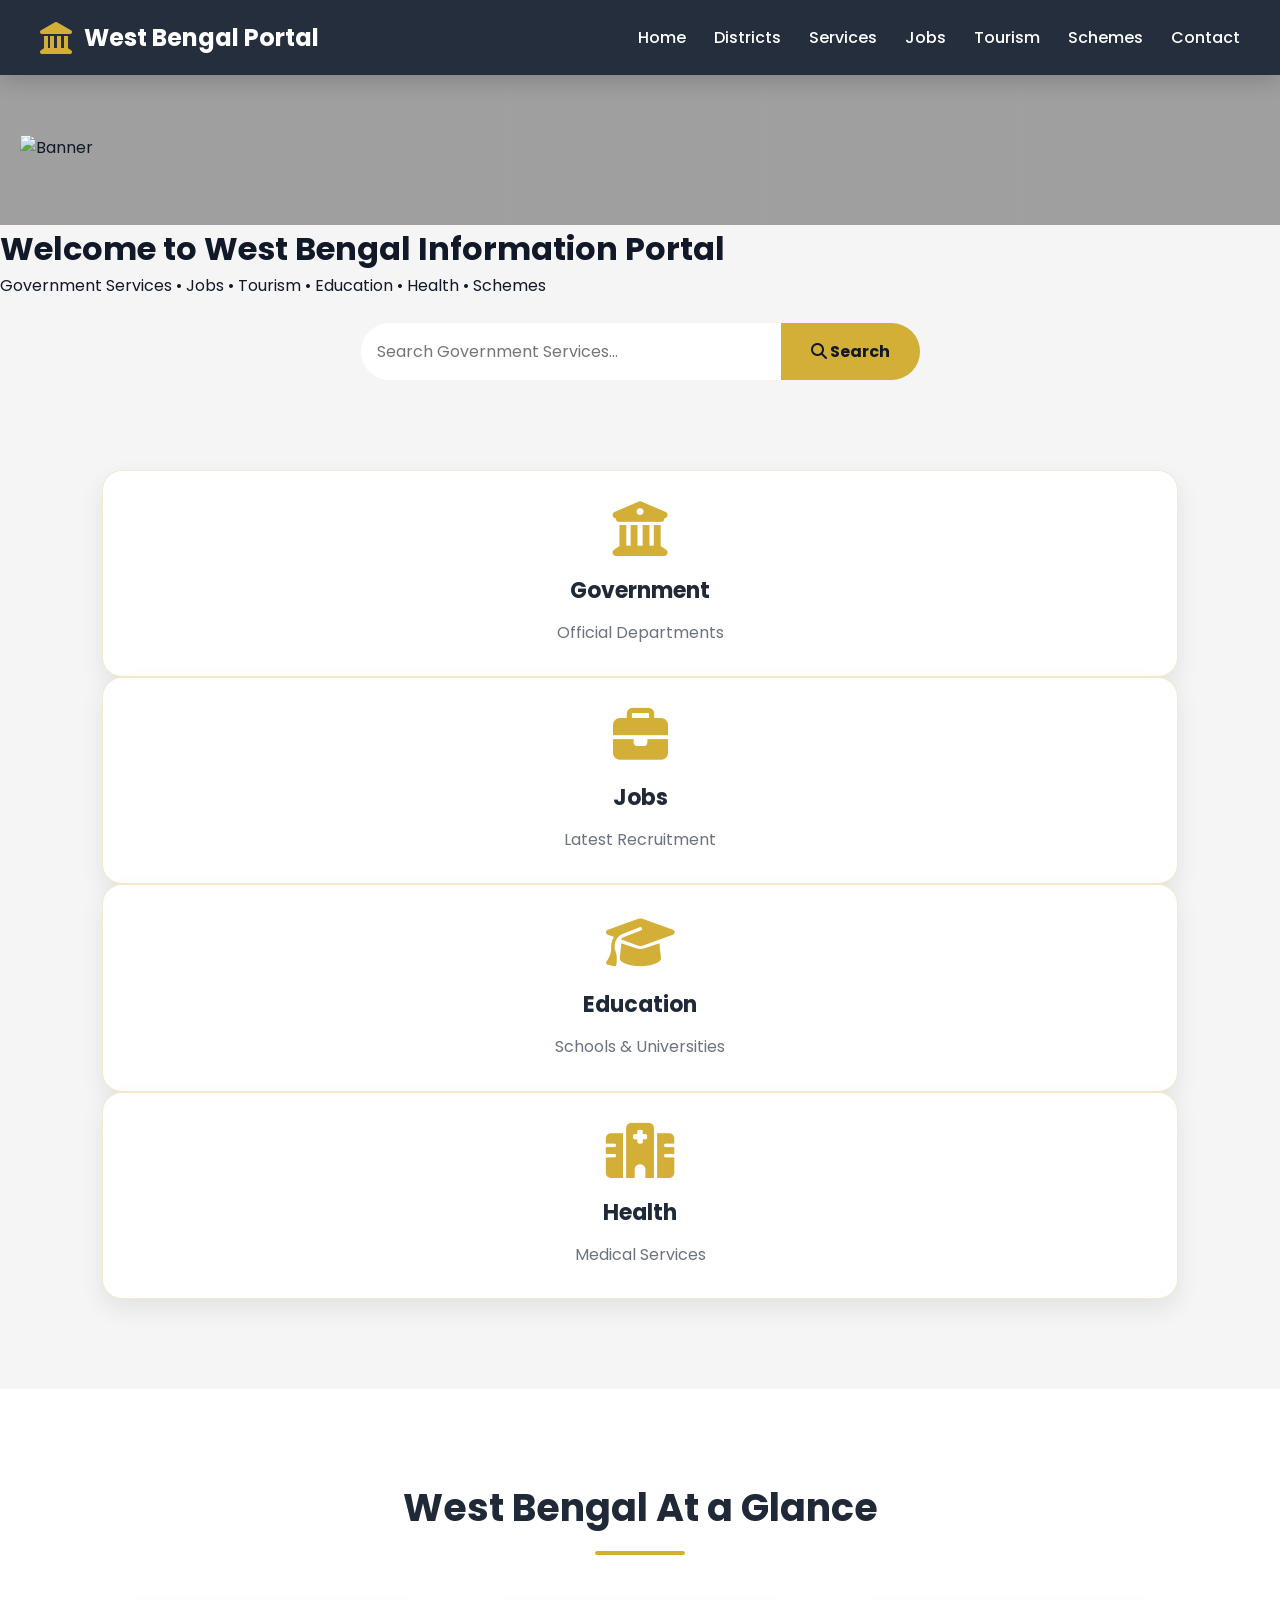
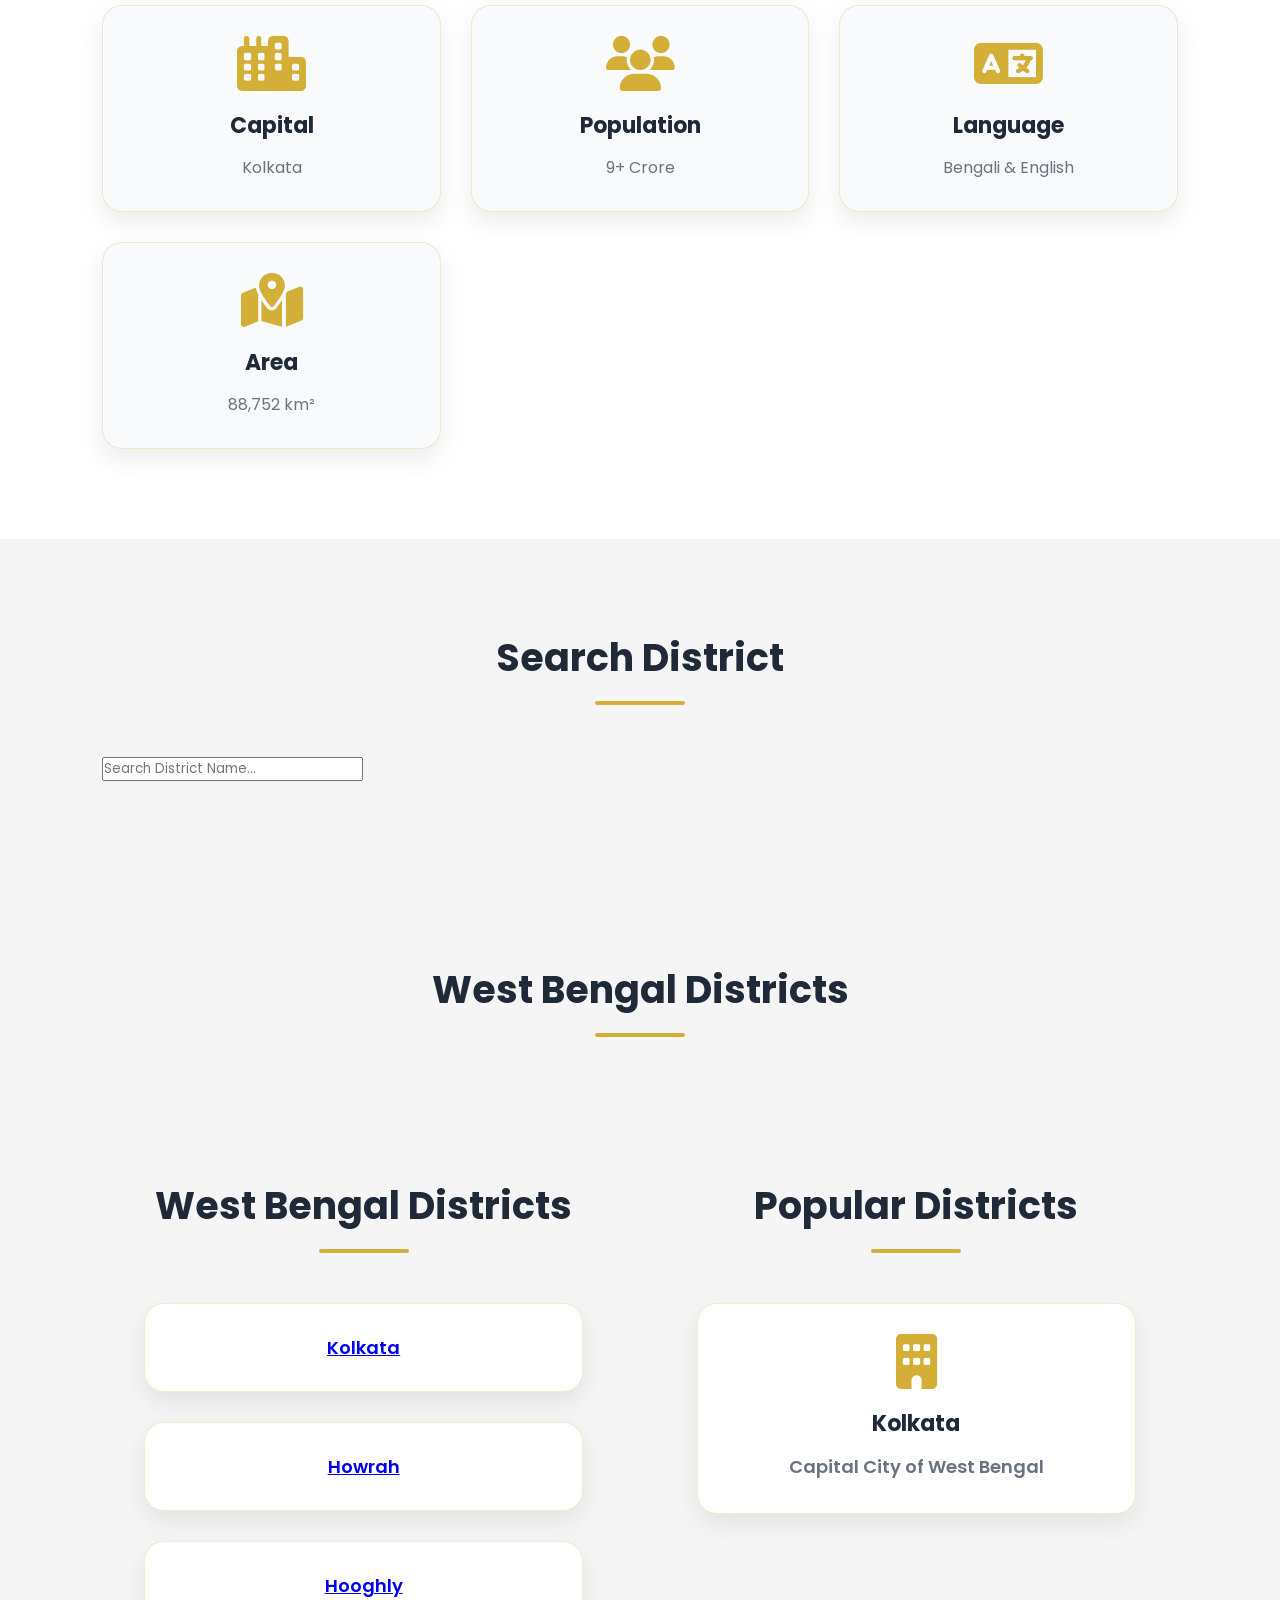
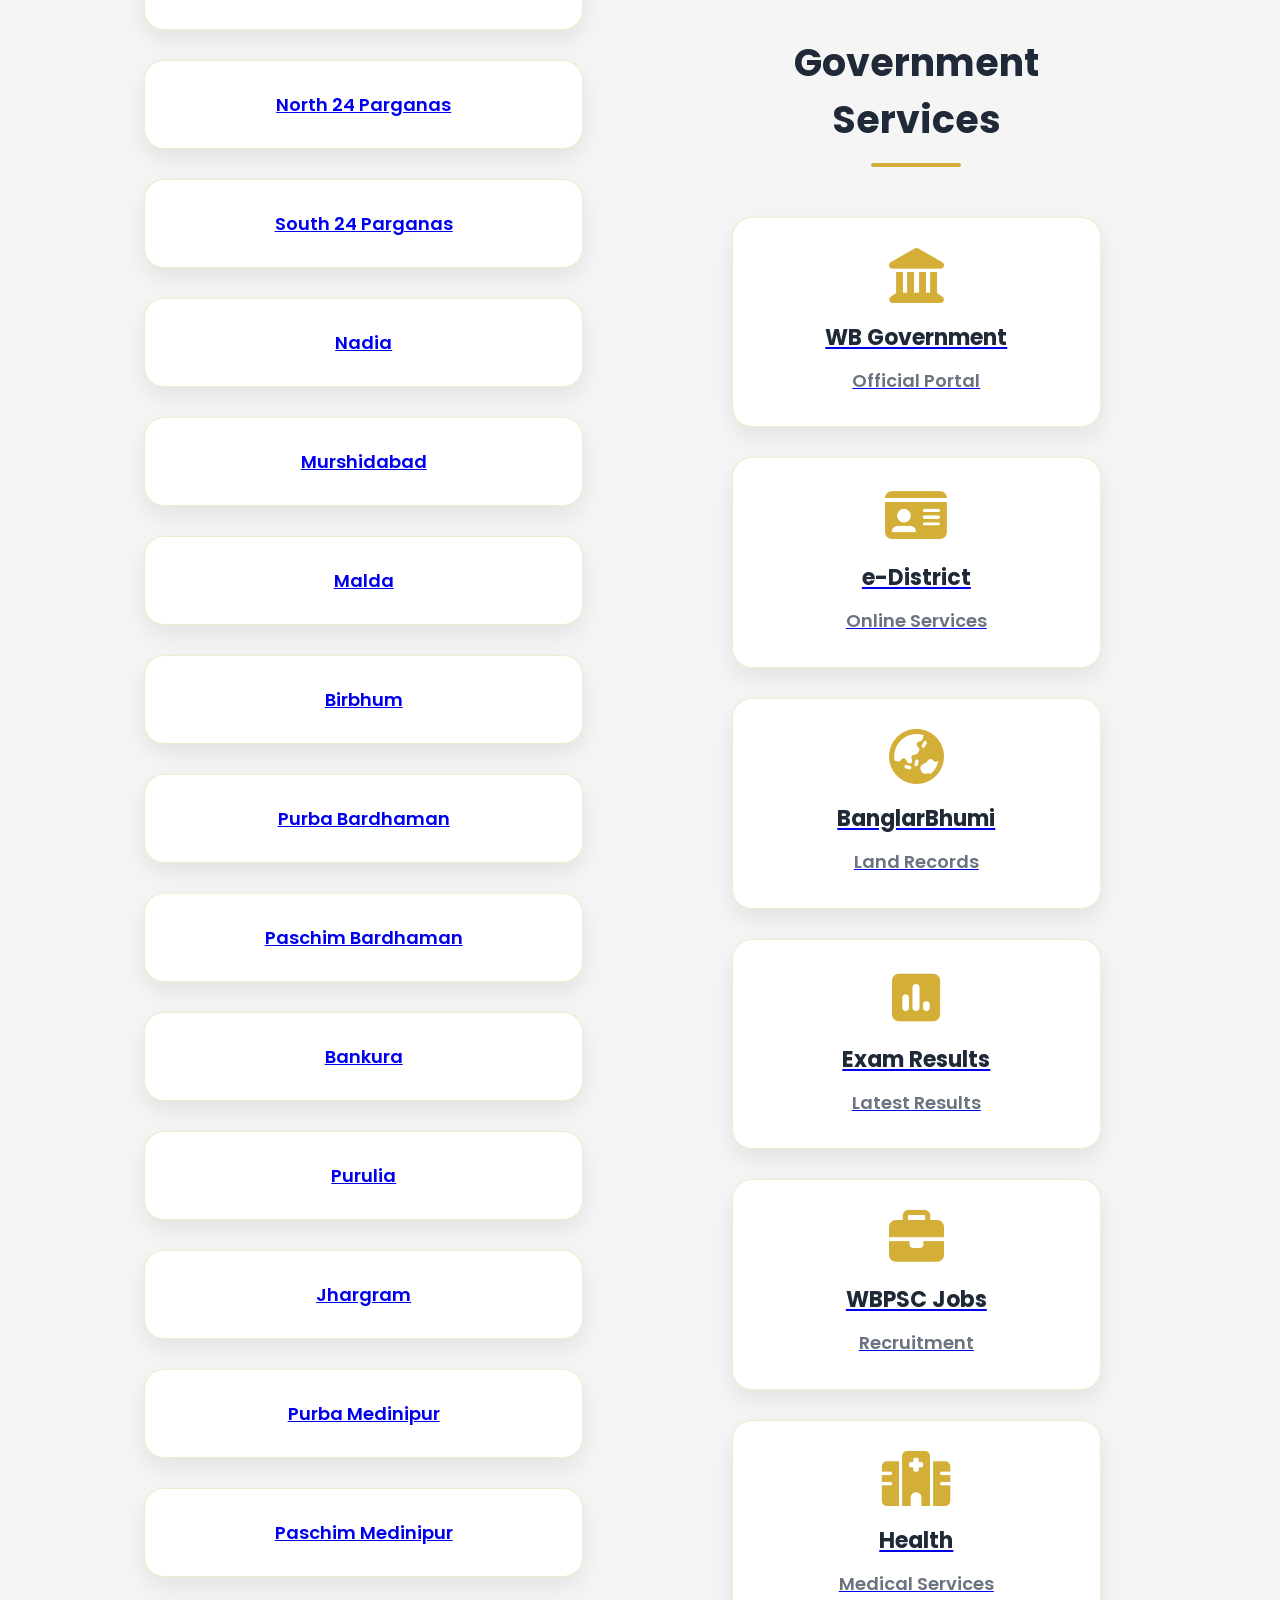
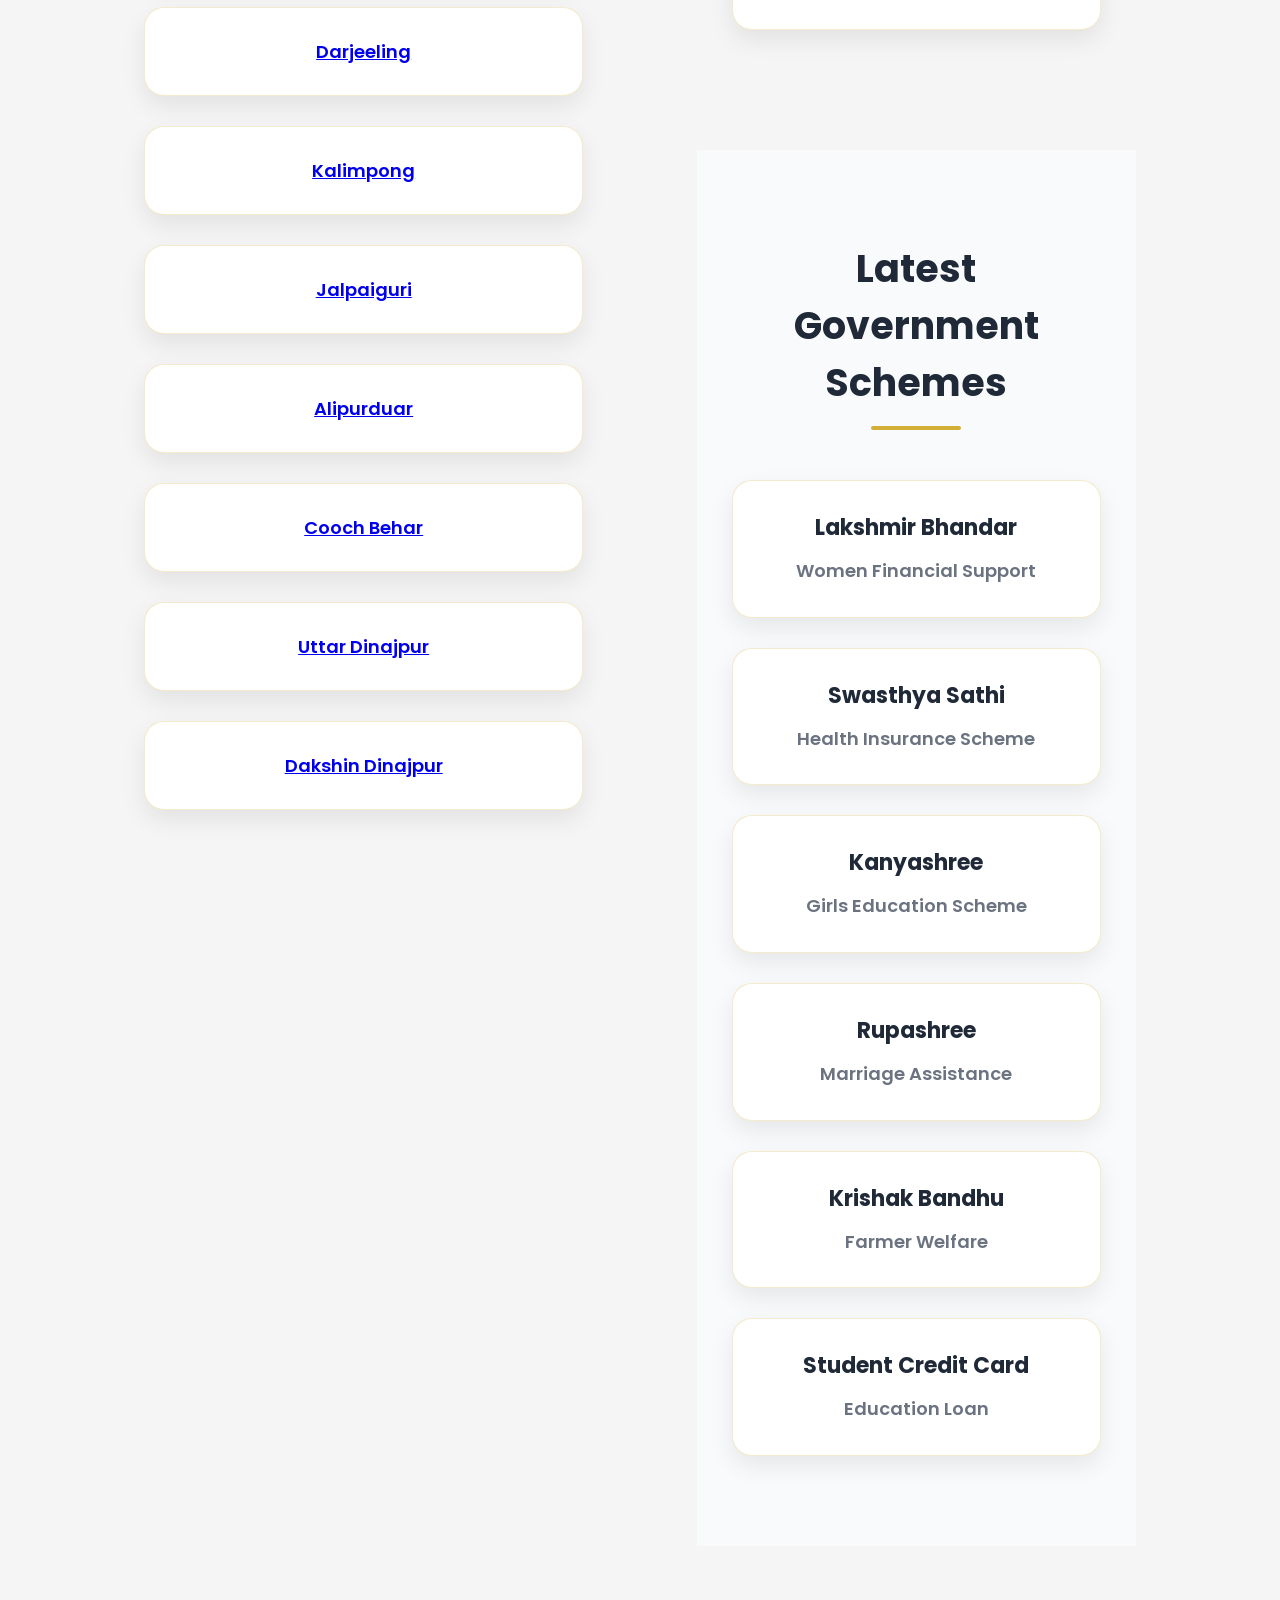
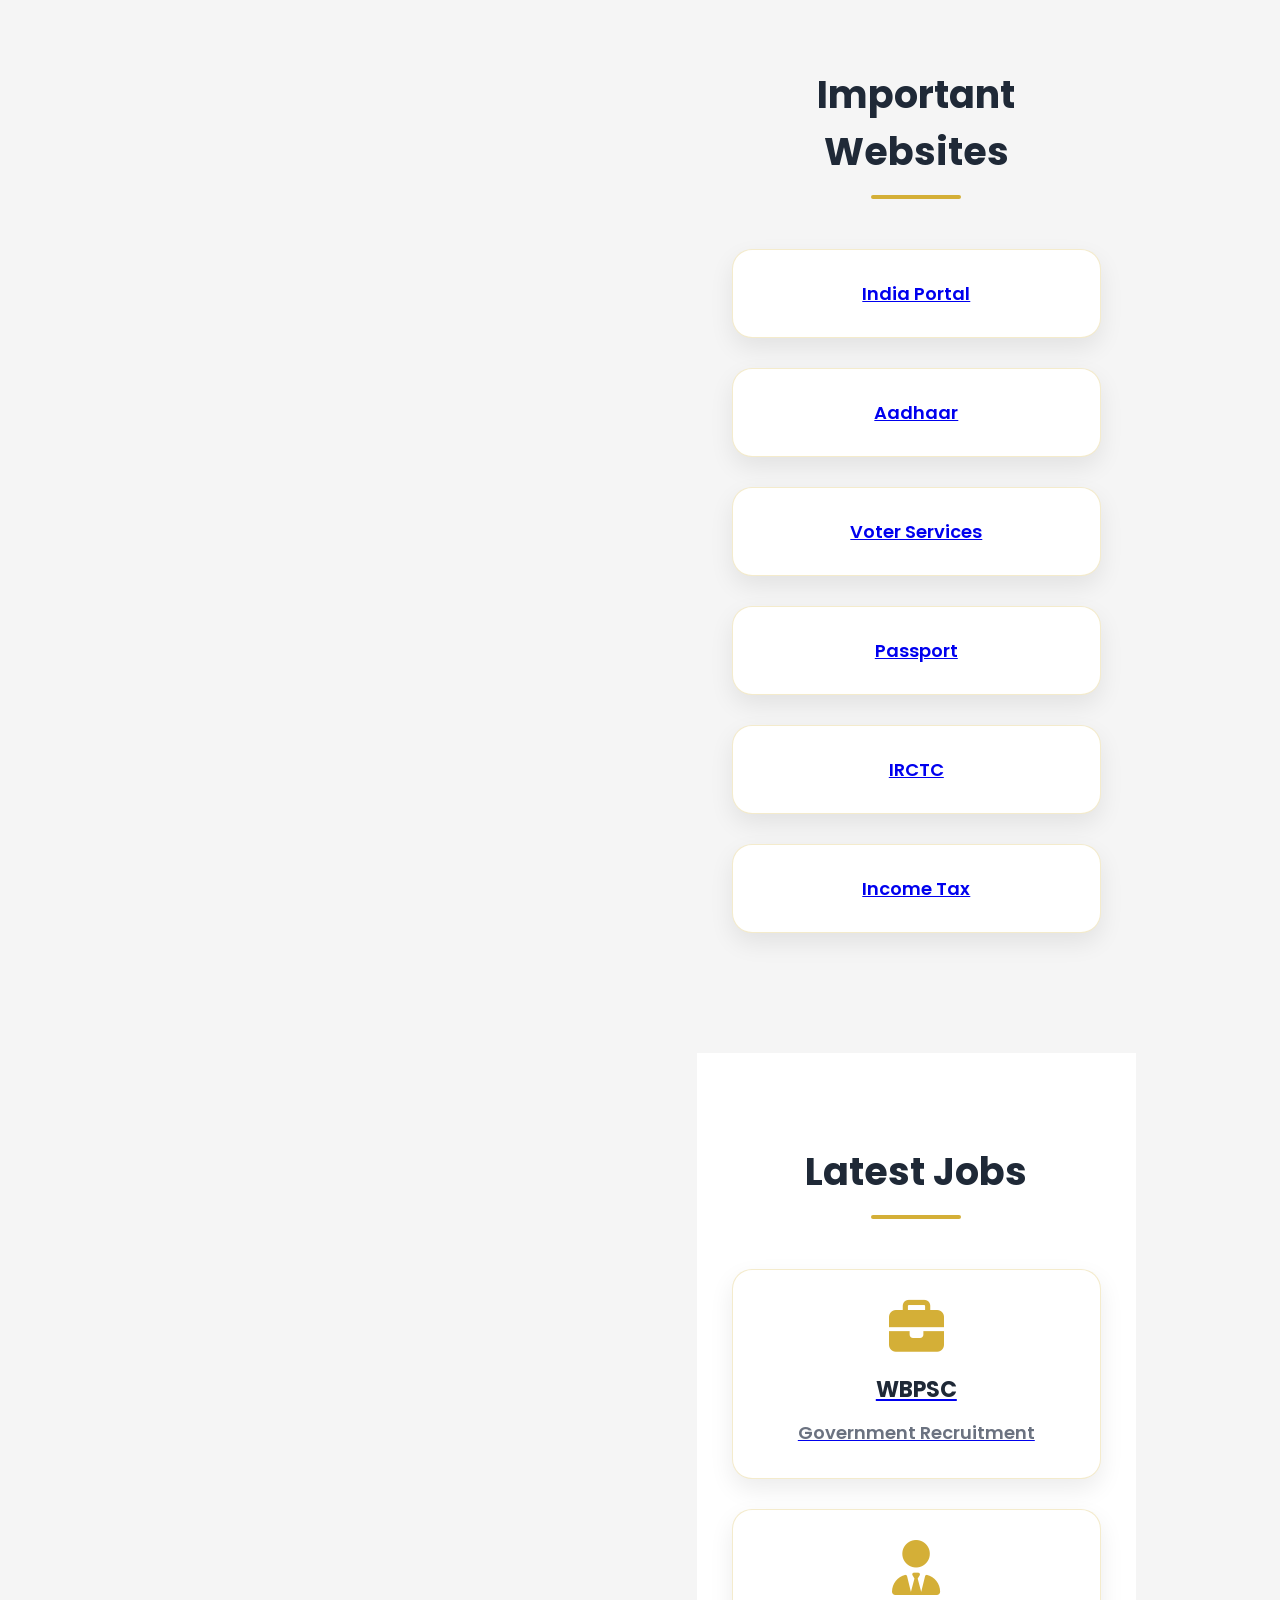
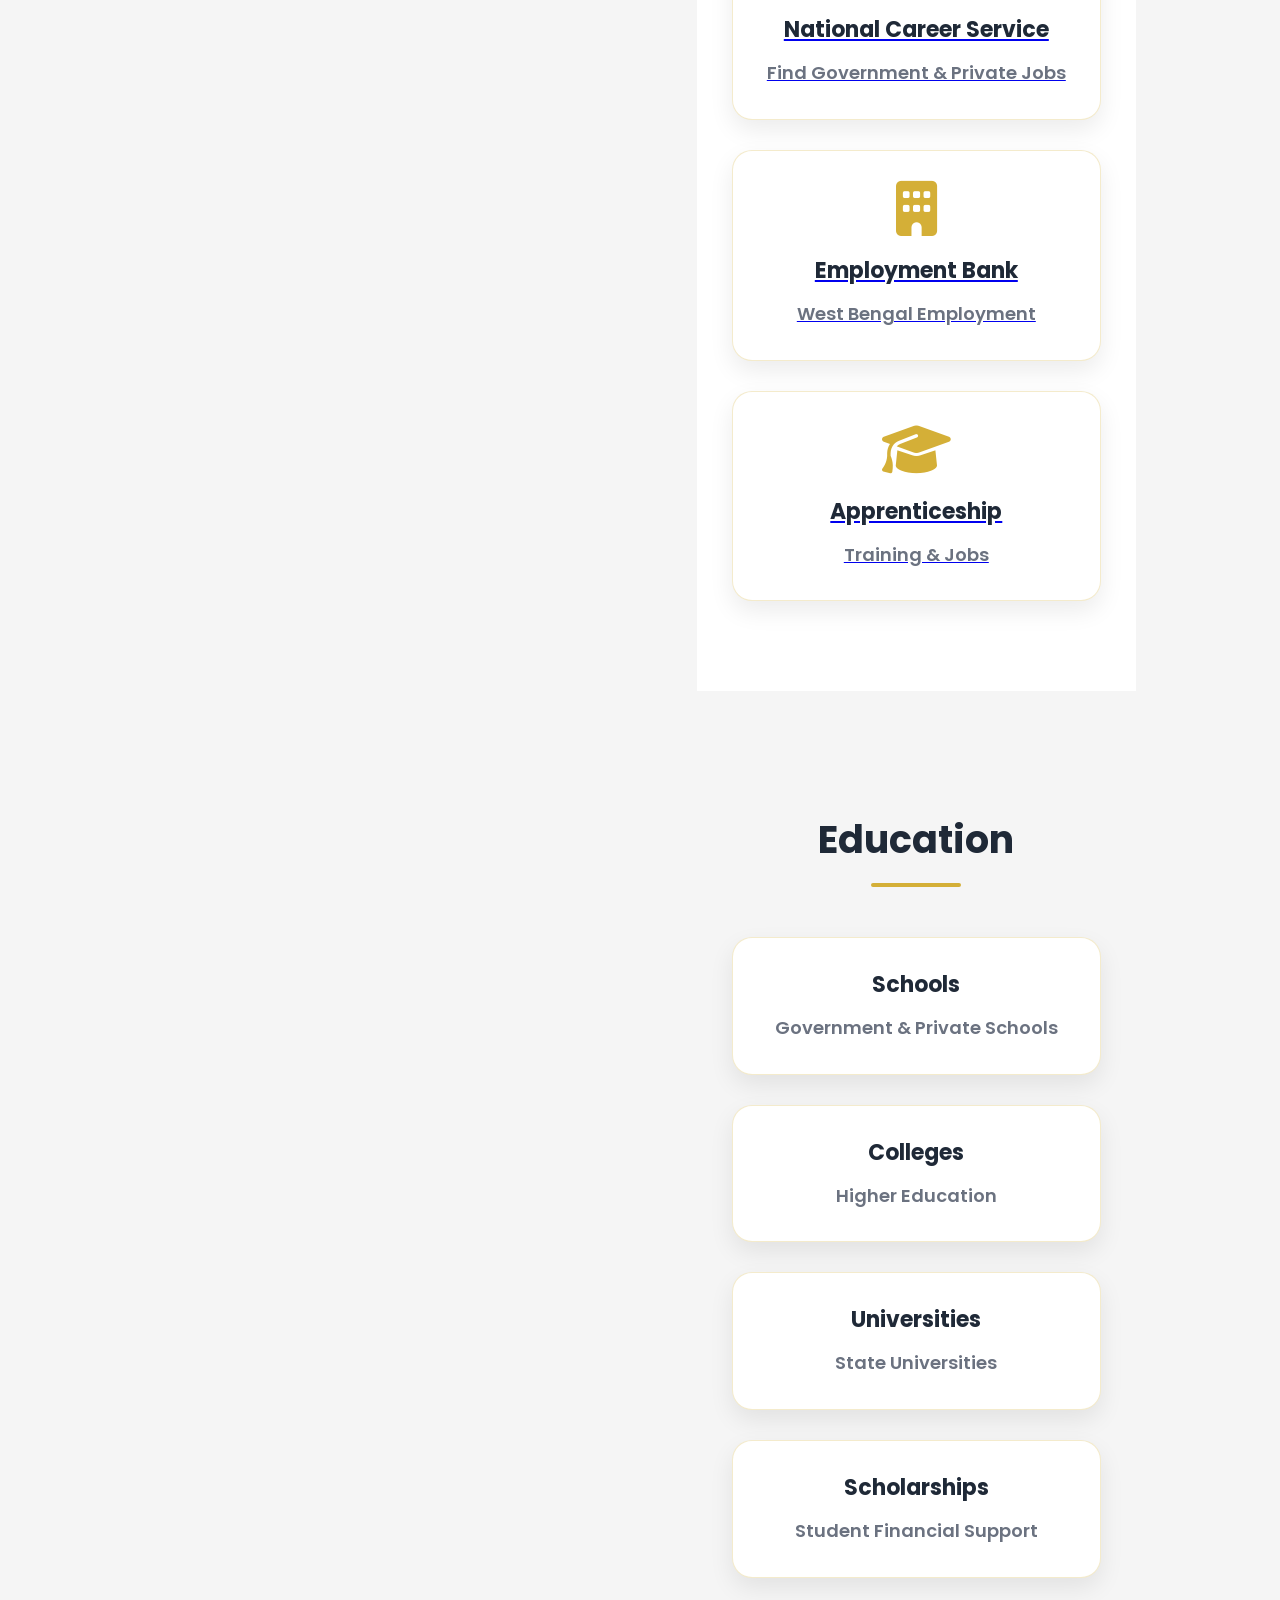
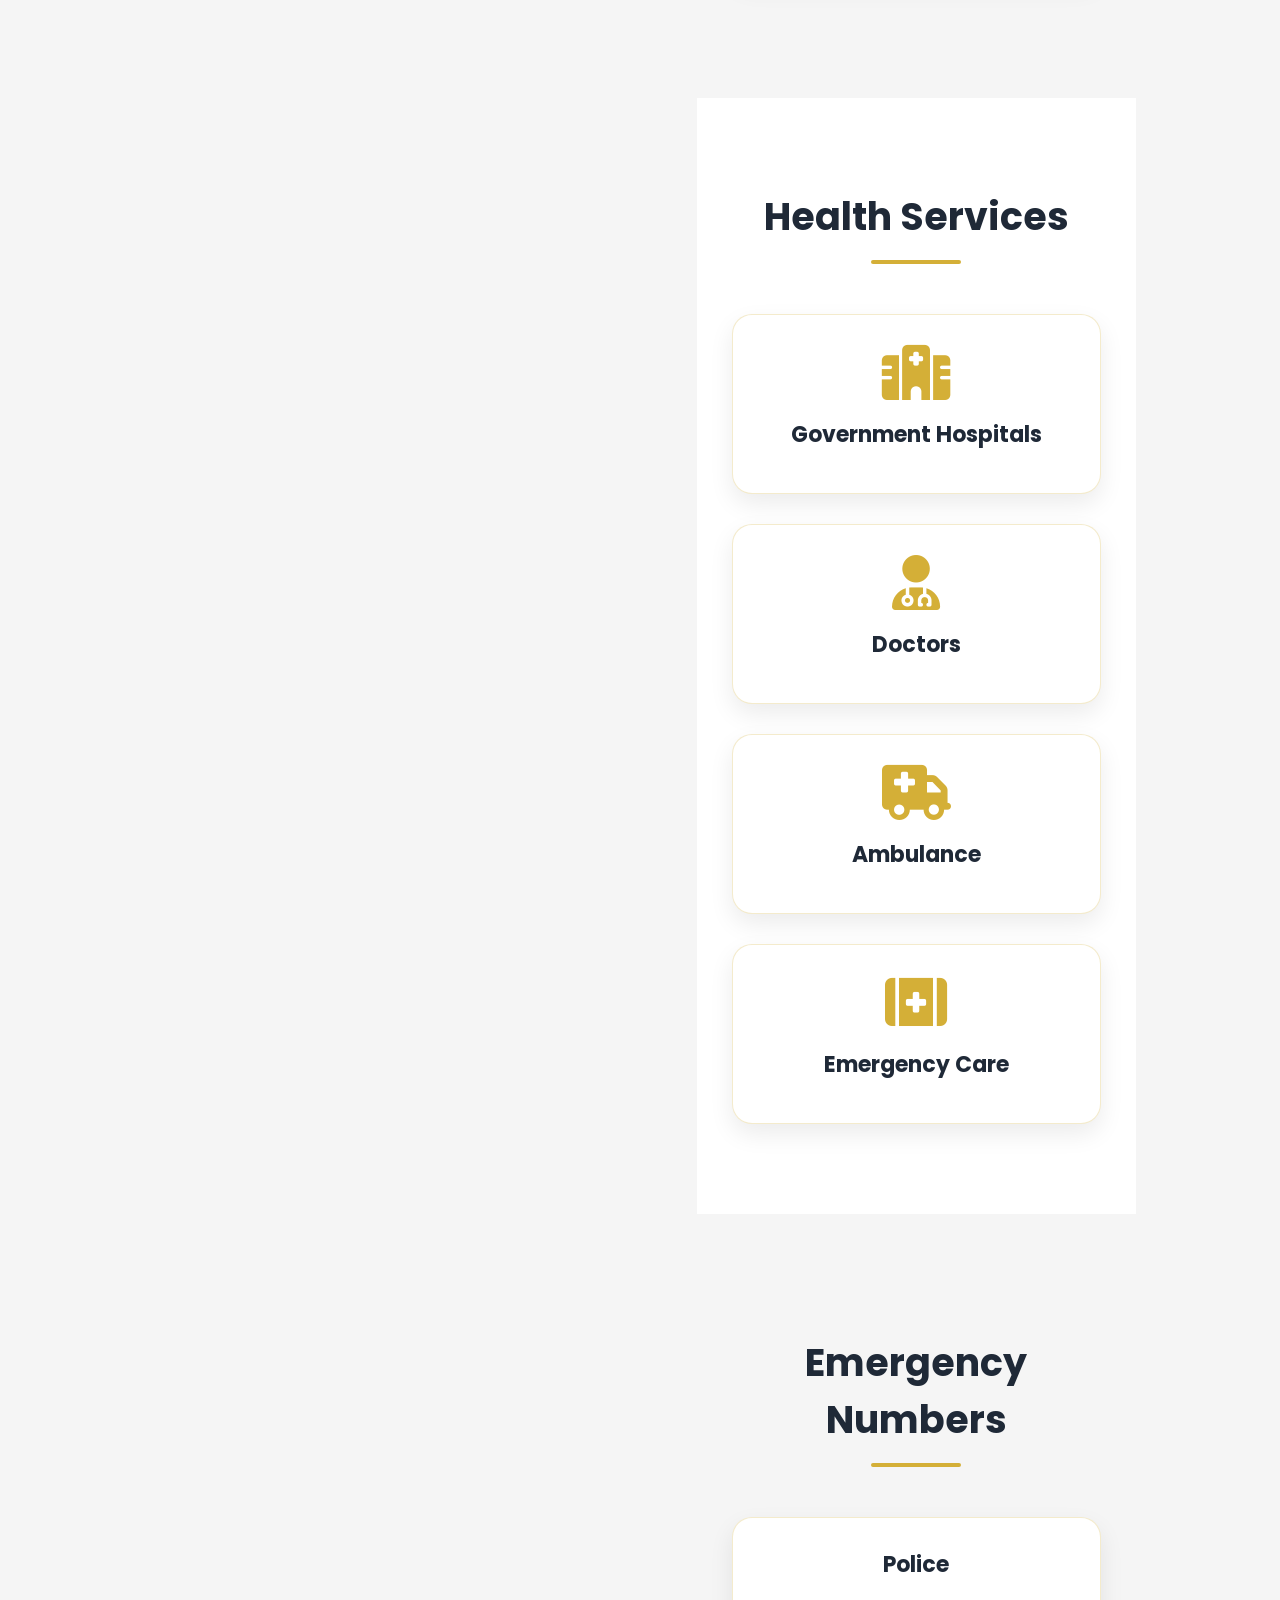
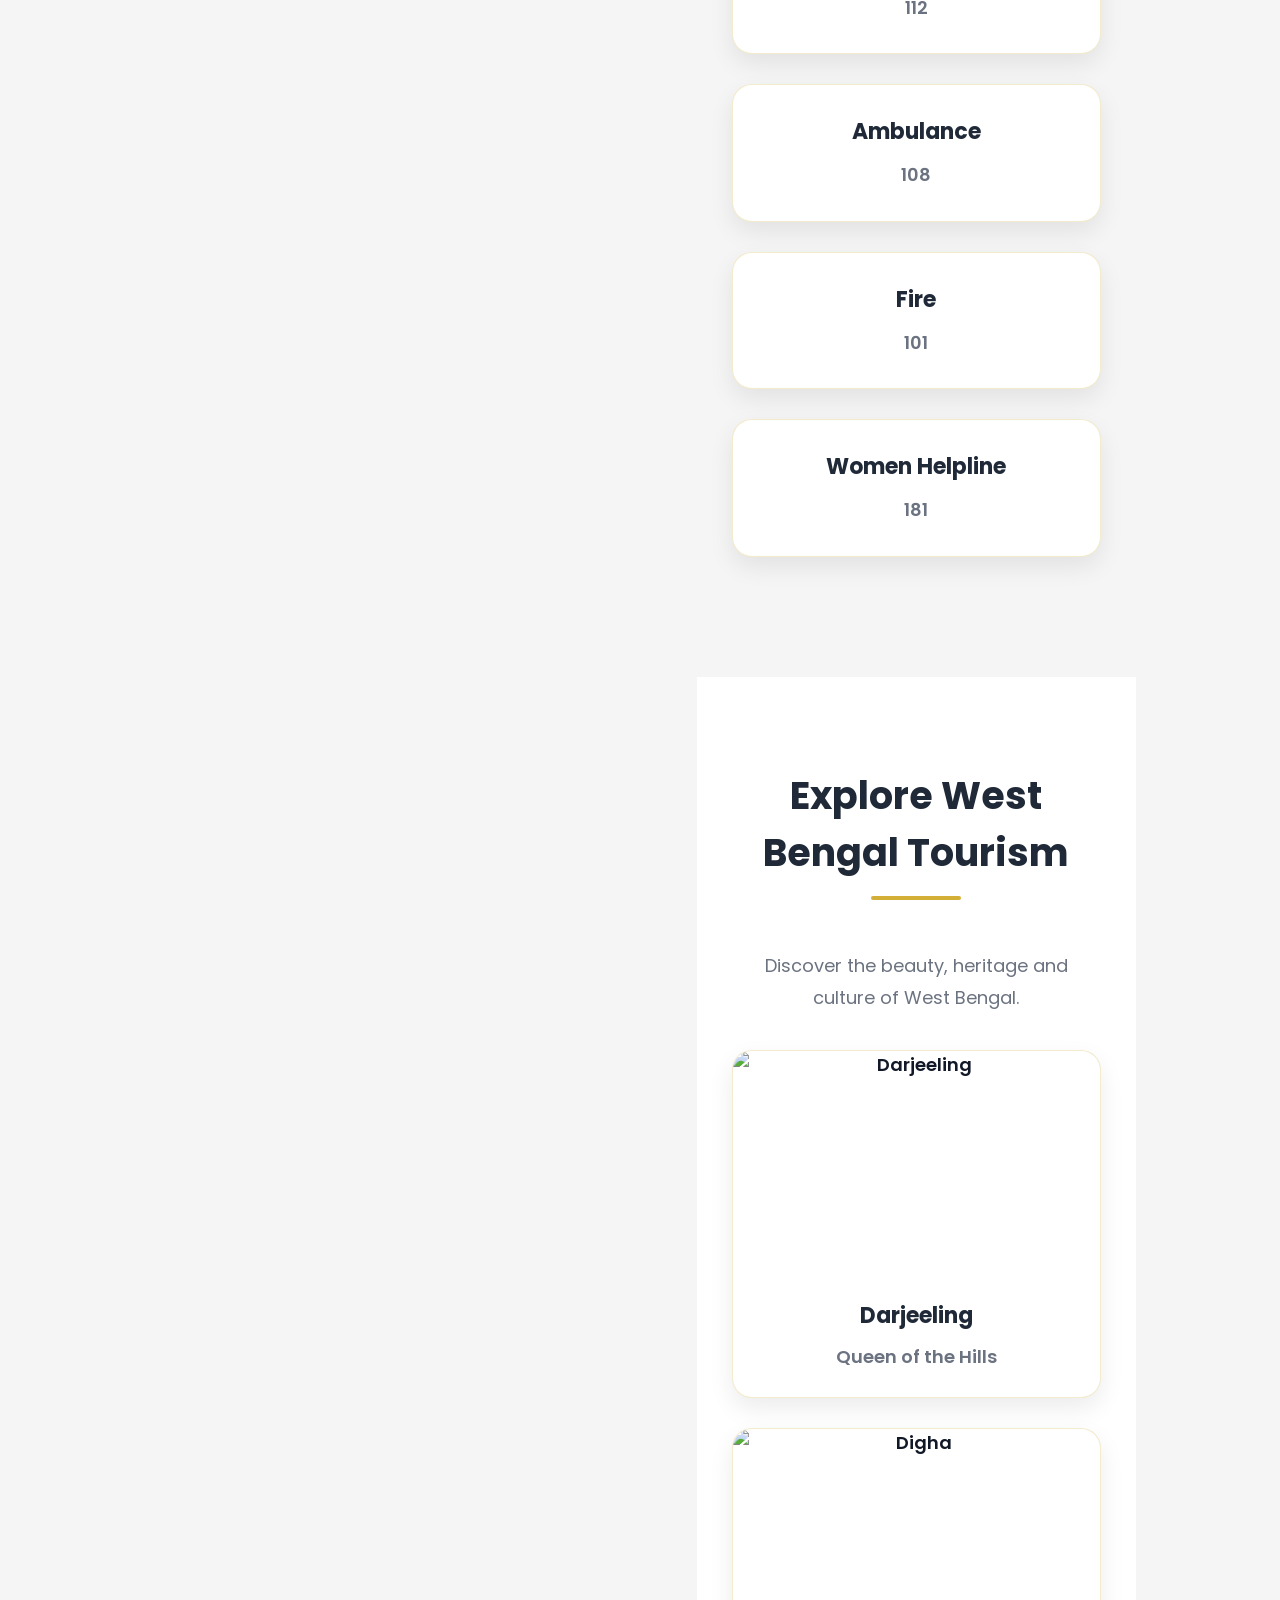
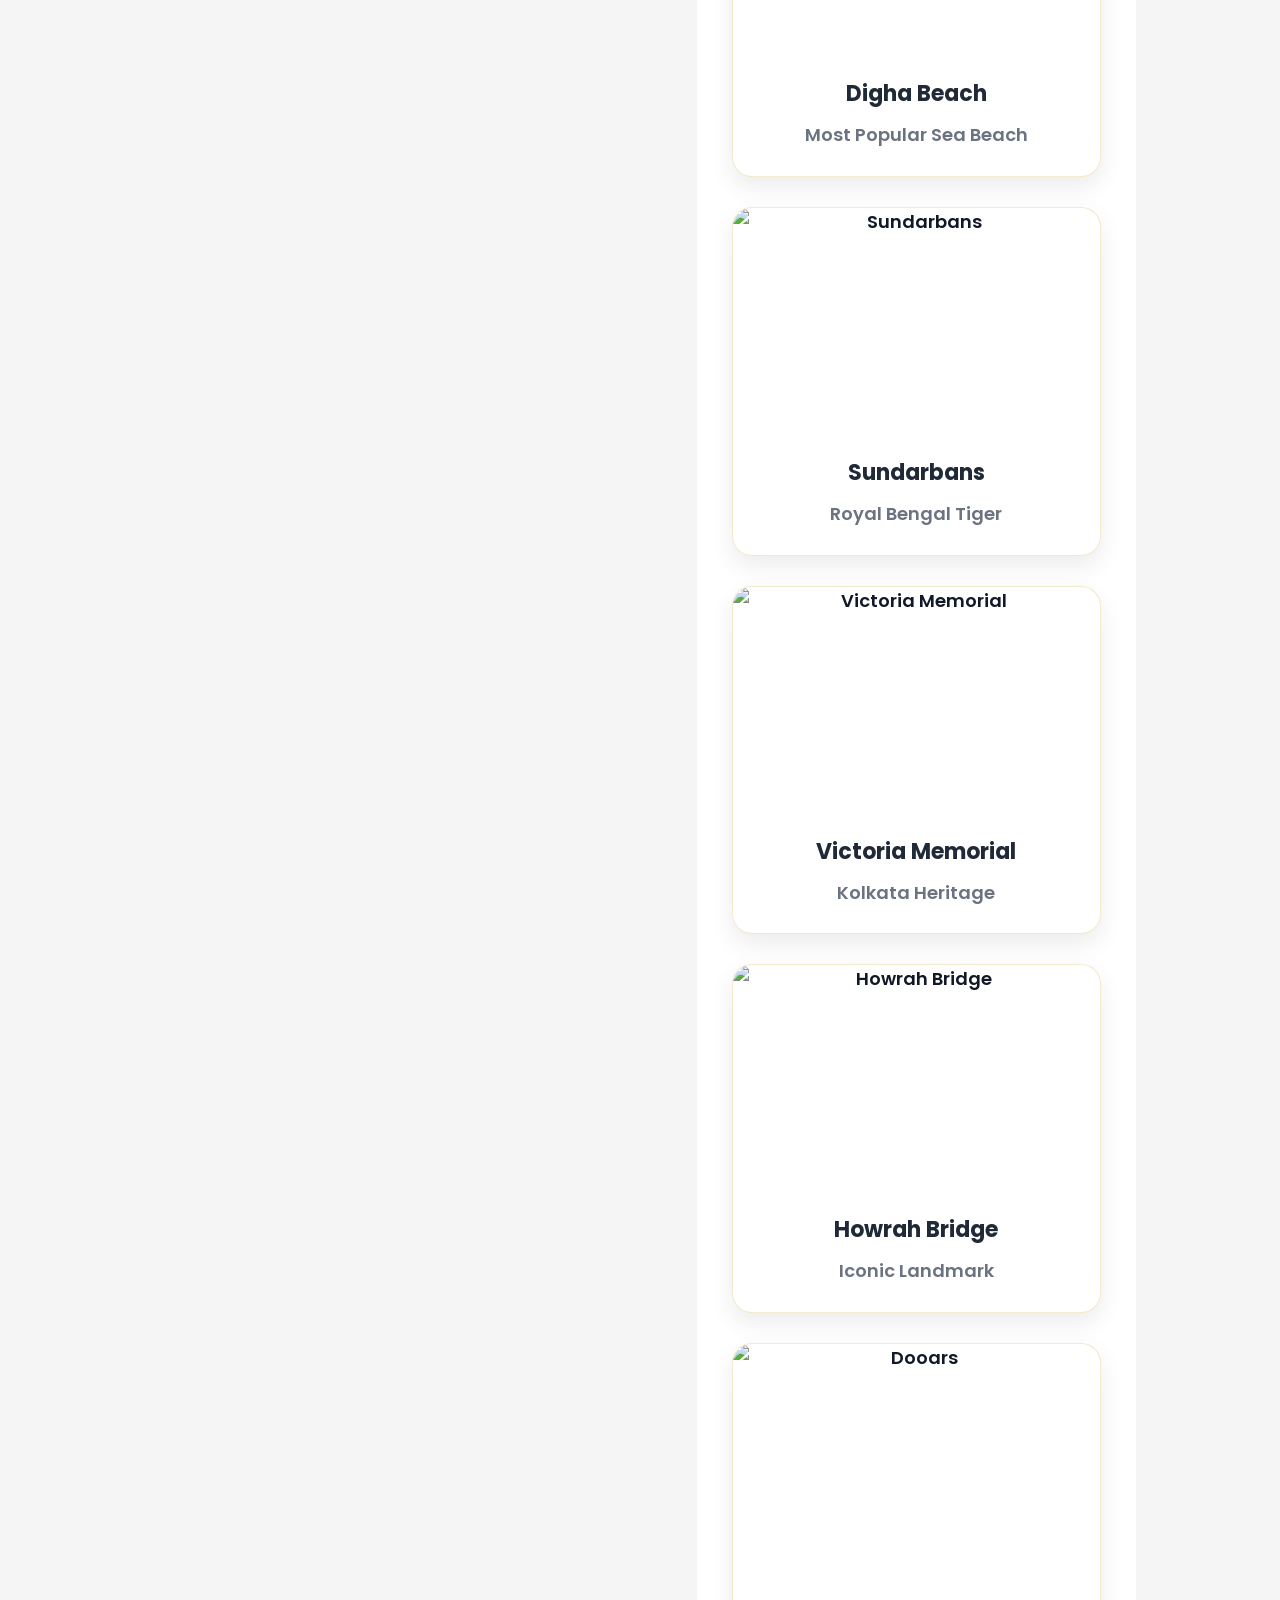
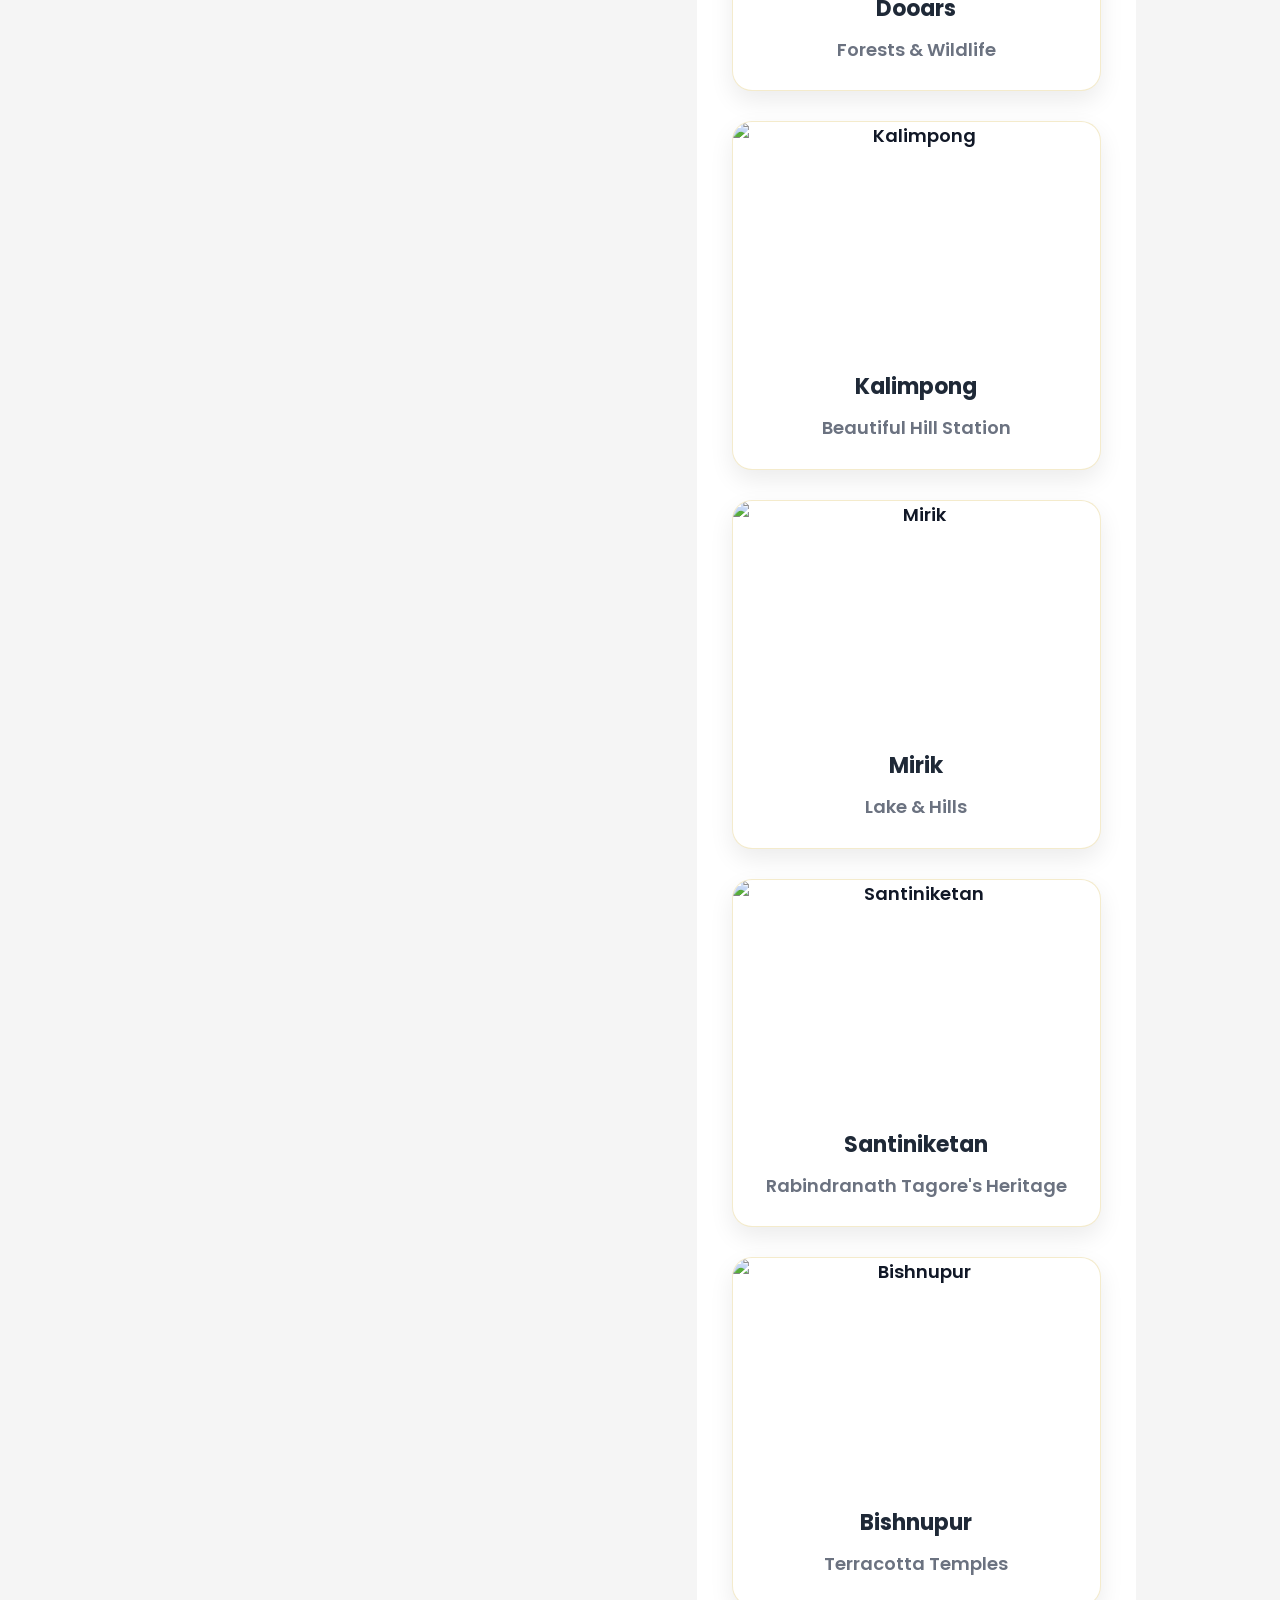
==== index.html @ 29da0bd4 "Update index.html" ====
<!DOCTYPE html>
<html lang="en">
<head>
<meta charset="UTF-8">
<meta name="viewport" content="width=device-width, initial-scale=1.0">

<title>West Bengal Information Portal</title>

<meta name="description" content="West Bengal Government Information Portal">
<meta name="keywords" content="West Bengal, Government, Jobs, Tourism, Schemes">
<meta name="author" content="West Bengal Information Portal">

<link rel="stylesheet" href="style.css">

<link rel="stylesheet"
href="https://cdnjs.cloudflare.com/ajax/libs/font-awesome/6.5.2/css/all.min.css">

</head>

<body>

<header>

<div class="logo">
<i class="fa-solid fa-landmark"></i>
<h2>West Bengal Portal</h2>
</div>

<div class="menu-btn">
<i class="fa-solid fa-bars"></i>
</div>

<nav>

<a href="#">Home</a>

<a href="#districts">Districts</a>

<a href="#services">Services</a>

<a href="#jobs">Jobs</a>

<a href="#tourism">Tourism</a>

<a href="#schemes">Schemes</a>

<a href="#contact">Contact</a>

</nav>

</header>
<section class="hero">

    <img src="images/banner.jpg" class="hero-banner" alt="Banner">

    <div class="overlay">
    </div>

    </section>


<h1>Welcome to West Bengal Information Portal</h1>

<p>

Government Services • Jobs • Tourism • Education • Health • Schemes

</p>

<div class="search-box">

<input
type="text"
placeholder="Search Government Services...">

<button>

<i class="fa-solid fa-magnifying-glass"></i>

Search

</button>

</div>

</div>

</section>

<section class="quick-cards">

<div class="card">
<i class="fa-solid fa-building-columns"></i>
<h3>Government</h3>
<p>Official Departments</p>
</div>

<div class="card">
<i class="fa-solid fa-briefcase"></i>
<h3>Jobs</h3>
<p>Latest Recruitment</p>
</div>

<div class="card">
<i class="fa-solid fa-graduation-cap"></i>
<h3>Education</h3>
<p>Schools & Universities</p>
</div>

<div class="card">
<i class="fa-solid fa-hospital"></i>
<h3>Health</h3>
<p>Medical Services</p>
</div>

</section>

<!-- PART-2 START -->
<!-- ========================= -->
<!-- PART-2 : WB AT A GLANCE -->
<!-- ========================= -->

<section class="statistics" id="statistics">

<h2 class="section-title">
West Bengal At a Glance
</h2>

<div class="card-container">

<div class="card">
<i class="fa-solid fa-city"></i>
<h3>Capital</h3>
<p>Kolkata</p>
</div>

<div class="card">
<i class="fa-solid fa-users"></i>
<h3>Population</h3>
<p>9+ Crore</p>
</div>

<div class="card">
<i class="fa-solid fa-language"></i>
<h3>Language</h3>
<p>Bengali & English</p>
</div>

<div class="card">
<i class="fa-solid fa-map-location-dot"></i>
<h3>Area</h3>
<p>88,752 km²</p>
</div>

</div>

</section>

<!-- ========================= -->
<!-- DISTRICT SEARCH -->
<!-- ========================= -->

<section class="district-search">

<h2 class="section-title">
Search District
</h2>

<input
type="text"
id="districtSearch"
placeholder="Search District Name...">

</section>

<!-- ========================= -->
<!-- WEST BENGAL DISTRICTS -->
<!-- ========================= -->

<section class="districts" id="districts">

<h2 class="section-title">
West Bengal Districts
</h2>

<div class="card-container">
<section class="districts" id="districts">
    <h2 class="section-title">West Bengal Districts</h2>

    <div class="card-container">

        <!-- Yahan sirf link wale district cards honge -->

  <a href="https://kolkata.gov.in" target="_blank" class="card">Kolkata</a>

<a href="https://howrah.gov.in" target="_blank" class="card">Howrah</a>

<a href="https://hooghly.gov.in" target="_blank" class="card">Hooghly</a>

<a href="https://north24parganas.gov.in" target="_blank" class="card">North 24 Parganas</a>

<a href="https://south24parganas.gov.in" target="_blank" class="card">South 24 Parganas</a>

<a href="https://nadia.gov.in" target="_blank" class="card">Nadia</a>

<a href="https://murshidabad.gov.in" target="_blank" class="card">Murshidabad</a>

<a href="https://malda.gov.in" target="_blank" class="card">Malda</a>

<a href="https://birbhum.gov.in" target="_blank" class="card">Birbhum</a>

<a href="https://purbabardhaman.gov.in" target="_blank" class="card">Purba Bardhaman</a>

<a href="https://paschimbardhaman.gov.in" target="_blank" class="card">Paschim Bardhaman</a>

<a href="https://bankura.gov.in" target="_blank" class="card">Bankura</a>

<a href="https://purulia.gov.in" target="_blank" class="card">Purulia</a>

<a href="https://jhargram.gov.in" target="_blank" class="card">Jhargram</a>

<a href="https://purbamedinipur.gov.in" target="_blank" class="card">Purba Medinipur</a>

<a href="https://paschimmedinipur.gov.in" target="_blank" class="card">Paschim Medinipur</a>

<a href="https://darjeeling.gov.in" target="_blank" class="card">Darjeeling</a>

<a href="https://kalimpong.gov.in" target="_blank" class="card">Kalimpong</a>

<a href="https://jalpaiguri.gov.in" target="_blank" class="card">Jalpaiguri</a>

<a href="https://alipurduar.gov.in" target="_blank" class="card">Alipurduar</a>

<a href="https://coochbehar.gov.in" target="_blank" class="card">Cooch Behar</a>

<a href="https://uttardinajpur.gov.in" target="_blank" class="card">Uttar Dinajpur</a>

<a href="https://dakshindinajpur.gov.in" target="_blank" class="card">Dakshin Dinajpur</a>

</div>

</section>

<!-- ========================= -->
<!-- FEATURED DISTRICTS -->
<!-- ========================= -->

<section class="featured-districts">

<h2 class="section-title">
Popular Districts
</h2>

<div class="card-container">

<div class="card">
<i class="fa-solid fa-building"></i>
<h3>Kolkata</h3>
<p>Capital City of West Bengal</p>
</div>

  <!-- ========================= -->
<!-- PART-3 : GOVERNMENT SERVICES -->
<!-- ========================= -->

<section class="services" id="services">

<h2 class="section-title">
Government Services
</h2>

<div class="card-container">

<a href="https://wb.gov.in/" target="_blank" class="card">
<i class="fa-solid fa-landmark"></i>
<h3>WB Government</h3>
<p>Official Portal</p>
</a>

<a href="https://edistrict.wb.gov.in/" target="_blank" class="card">
<i class="fa-solid fa-id-card"></i>
<h3>e-District</h3>
<p>Online Services</p>
</a>

<a href="https://banglarbhumi.gov.in/" target="_blank" class="card">
<i class="fa-solid fa-earth-asia"></i>
<h3>BanglarBhumi</h3>
<p>Land Records</p>
</a>

<a href="https://wbresults.nic.in/" target="_blank" class="card">
<i class="fa-solid fa-square-poll-vertical"></i>
<h3>Exam Results</h3>
<p>Latest Results</p>
</a>

<a href="https://psc.wb.gov.in/" target="_blank" class="card">
<i class="fa-solid fa-briefcase"></i>
<h3>WBPSC Jobs</h3>
<p>Recruitment</p>
</a>

<a href="https://www.wbhealth.gov.in/" target="_blank" class="card">
<i class="fa-solid fa-hospital"></i>
<h3>Health</h3>
<p>Medical Services</p>
</a>

</div>

</section>

<!-- ========================= -->
<!-- LATEST SCHEMES -->
<!-- ========================= -->

<section class="schemes" id="schemes">

<h2 class="section-title">
Latest Government Schemes
</h2>

<div class="card-container">

<div class="card">
<h3>Lakshmir Bhandar</h3>
<p>Women Financial Support</p>
</div>

<div class="card">
<h3>Swasthya Sathi</h3>
<p>Health Insurance Scheme</p>
</div>

<div class="card">
<h3>Kanyashree</h3>
<p>Girls Education Scheme</p>
</div>

<div class="card">
<h3>Rupashree</h3>
<p>Marriage Assistance</p>
</div>

<div class="card">
<h3>Krishak Bandhu</h3>
<p>Farmer Welfare</p>
</div>

<div class="card">
<h3>Student Credit Card</h3>
<p>Education Loan</p>
</div>

</div>

</section>

<!-- ========================= -->
<!-- IMPORTANT LINKS -->
<!-- ========================= -->

<section class="important-links">

<h2 class="section-title">
Important Websites
</h2>

<div class="card-container">

<a href="https://india.gov.in/" target="_blank" class="card">
India Portal
</a>

<a href="https://uidai.gov.in/" target="_blank" class="card">
Aadhaar
</a>

<a href="https://voters.eci.gov.in/" target="_blank" class="card">
Voter Services
</a>

<a href="https://www.passportindia.gov.in/" target="_blank" class="card">
Passport
</a>

<a href="https://www.irctc.co.in/" target="_blank" class="card">
IRCTC
</a>

<a href="https://www.incometax.gov.in/" target="_blank" class="card">
Income Tax
</a>

</div>

</section>

<!-- PART-4 START -->
<!-- ========================= -->
<!-- PART-4 : JOBS -->
<!-- ========================= -->

<section class="jobs" id="jobs">

<h2 class="section-title">
Latest Jobs
</h2>

<div class="card-container">

<a href="https://psc.wb.gov.in/" target="_blank" class="card">
<i class="fa-solid fa-briefcase"></i>
<h3>WBPSC</h3>
<p>Government Recruitment</p>
</a>

<a href="https://www.ncs.gov.in/" target="_blank" class="card">
<i class="fa-solid fa-user-tie"></i>
<h3>National Career Service</h3>
<p>Find Government & Private Jobs</p>
</a>

<a href="https://employmentbankwb.gov.in/" target="_blank" class="card">
<i class="fa-solid fa-building"></i>
<h3>Employment Bank</h3>
<p>West Bengal Employment</p>
</a>

<a href="https://www.apprenticeshipindia.gov.in/" target="_blank" class="card">
<i class="fa-solid fa-graduation-cap"></i>
<h3>Apprenticeship</h3>
<p>Training & Jobs</p>
</a>

</div>

</section>

<!-- ========================= -->
<!-- EDUCATION -->
<!-- ========================= -->

<section class="education" id="education">

<h2 class="section-title">
Education
</h2>

<div class="card-container">

<div class="card">
<h3>Schools</h3>
<p>Government & Private Schools</p>
</div>

<div class="card">
<h3>Colleges</h3>
<p>Higher Education</p>
</div>

<div class="card">
<h3>Universities</h3>
<p>State Universities</p>
</div>

<div class="card">
<h3>Scholarships</h3>
<p>Student Financial Support</p>
</div>

</div>

</section>

<!-- ========================= -->
<!-- HEALTH -->
<!-- ========================= -->

<section class="health">

<h2 class="section-title">
Health Services
</h2>

<div class="card-container">

<div class="card">
<i class="fa-solid fa-hospital"></i>
<h3>Government Hospitals</h3>
</div>

<div class="card">
<i class="fa-solid fa-user-doctor"></i>
<h3>Doctors</h3>
</div>

<div class="card">
<i class="fa-solid fa-truck-medical"></i>
<h3>Ambulance</h3>
</div>

<div class="card">
<i class="fa-solid fa-kit-medical"></i>
<h3>Emergency Care</h3>
</div>

</div>

</section>

<!-- ========================= -->
<!-- EMERGENCY HELPLINE -->
<!-- ========================= -->

<section class="emergency">

<h2 class="section-title">
Emergency Numbers
</h2>

<div class="card-container">

<div class="card">
<h3>Police</h3>
<p>112</p>
</div>

<div class="card">
<h3>Ambulance</h3>
<p>108</p>
</div>

<div class="card">
<h3>Fire</h3>
<p>101</p>
</div>

<div class="card">
<h3>Women Helpline</h3>
<p>181</p>
</div>

</div>

</section>

<!-- PART-5 START -->
<!-- ========================= -->
<!-- PART-5 : TOURISM -->
<!-- ========================= -->

<section class="tourism" id="tourism">

<h2 class="section-title">
Explore West Bengal Tourism
</h2>

<p class="section-subtitle">
Discover the beauty, heritage and culture of West Bengal.
</p>

<div class="card-container">

<div class="card">
<img src="images/darjeeling.jpg" alt="Darjeeling">
<h3>Darjeeling</h3>
<p>Queen of the Hills</p>
</div>

<div class="card">
<img src="images/digha.jpg" alt="Digha">
<h3>Digha Beach</h3>
<p>Most Popular Sea Beach</p>
</div>

<div class="card">
<img src="images/sundarbans.jpg" alt="Sundarbans">
<h3>Sundarbans</h3>
<p>Royal Bengal Tiger</p>
</div>

<div class="card">
<img src="images/victoria.jpg" alt="Victoria Memorial">
<h3>Victoria Memorial</h3>
<p>Kolkata Heritage</p>
</div>

<div class="card">
<img src="images/howrah.jpg" alt="Howrah Bridge">
<h3>Howrah Bridge</h3>
<p>Iconic Landmark</p>
</div>

<div class="card">
<img src="images/dooars.jpg" alt="Dooars">
<h3>Dooars</h3>
<p>Forests & Wildlife</p>
</div>

<div class="card">
<img src="images/kalimpong.jpg" alt="Kalimpong">
<h3>Kalimpong</h3>
<p>Beautiful Hill Station</p>
</div>

<div class="card">
<img src="images/mirik.jpg" alt="Mirik">
<h3>Mirik</h3>
<p>Lake & Hills</p>
</div>

<div class="card">
<img src="images/santiniketan.jpg" alt="Santiniketan">
<h3>Santiniketan</h3>
<p>Rabindranath Tagore's Heritage</p>
</div>

<div class="card">
<img src="images/bishnupur.jpg" alt="Bishnupur">
<h3>Bishnupur</h3>
<p>Terracotta Temples</p>
</div>

<div class="card">
<img src="images/hazarduari.jpg" alt="Hazarduari">
<h3>Hazarduari Palace</h3>
<p>Murshidabad</p>
</div>

<div class="card">
<img src="images/gangasagar.jpg" alt="Gangasagar">
<h3>Gangasagar</h3>
<p>Holy Pilgrimage</p>
</div>

<div class="card">
<img src="images/mandarmani.jpg" alt="Mandarmani">
<h3>
<div class="card">
    <img src="images/mandarmani.jpg" alt="Mandarmani">
    <h3>Mandarmani</h3>
    <p>Beautiful Sea Beach</p>
</div>

</div>
</section>
<!-- ========================= -->
<!-- PART-6 : CITIZEN SERVICES -->
<!-- ========================= -->

<section class="citizen-services" id="citizen-services">

<h2 class="section-title">
Citizen Services
</h2>

<div class="card-container">

<a href="https://uidai.gov.in/" target="_blank" class="card">
<i class="fa-solid fa-id-card"></i>
<h3>Aadhaar</h3>
<p>Update & Download</p>
</a>

<a href="https://voters.eci.gov.in/" target="_blank" class="card">
<i class="fa-solid fa-check-to-slot"></i>
<h3>Voter ID</h3>
<p>Election Services</p>
</a>

<a href="https://www.passportindia.gov.in/" target="_blank" class="card">
<i class="fa-solid fa-passport"></i>
<h3>Passport</h3>
<p>Apply Online</p>
</a>

<a href="https://sarathi.parivahan.gov.in/" target="_blank" class="card">
<i class="fa-solid fa-car"></i>
<h3>Driving Licence</h3>
<p>Transport Services</p>
</a>

<a href="https://digilocker.gov.in/" target="_blank" class="card">
<i class="fa-solid fa-folder-open"></i>
<h3>DigiLocker</h3>
<p>Digital Documents</p>
</a>

<a href="https://umang.gov.in/" target="_blank" class="card">
<i class="fa-solid fa-mobile-screen"></i>
<h3>UMANG</h3>
<p>Government Apps</p>
</a>

</div>

</section>

<!-- ========================= -->
<!-- DOWNLOADS -->
<!-- ========================= -->

<section class="downloads">

<h2 class="section-title">
Downloads
</h2>

<div class="card-container">

<div class="card">Government Forms</div>
<div class="card">Income Certificate</div>
<div class="card">Caste Certificate</div>
<div class="card">Residence Certificate</div>
<div class="card">Birth Certificate</div>
<div class="card">Death Certificate</div>
<div class="card">Admit Card</div>
<div class="card">Exam Result</div>

</div>

</section>

<!-- ========================= -->
<!-- IMPORTANT WEBSITES -->
<!-- ========================= -->

<section class="important-websites">

<h2 class="section-title">
Important Government Websites
</h2>

<div class="card-container">

<a href="https://wb.gov.in/" target="_blank" class="card">WB Government</a>

<a href="https://edistrict.wb.gov.in/" target="_blank" class="card">e-District</a>

<a href="https://banglarbhumi.gov.in/" target="_blank" class="card">BanglarBhumi</a>

<a href="https://www.wbhealth.gov.in/" target="_blank" class="card">Health Department</a>

<a href="https://psc.wb.gov.in/" target="_blank" class="card">WBPSC</a>

<a href="https://wbresults.nic.in/" target="_blank" class="card">Exam Results</a>

<a href="https://employmentbankwb.gov.in/" target="_blank" class="card">Employment Bank</a>

<a href="https://www.ncs.gov.in/" target="_blank" class="card">National Career Service</a>

</div>

</section>

<!-- ========================= -->
<!-- EMERGENCY CONTACTS -->
<!-- ========================= -->

<section class="emergency-contact">

<h2 class="section-title">
Emergency Contacts
</h2>

<div class="card-container">

<div class="card">
<h3>Police</h3>
<p>112</p>
</div>

<div class="card">
<h3>Ambulance</h3>
<p

<!-- ========================= -->
<!-- PART-7 : FAQ -->
<!-- ========================= -->

<section class="faq" id="faq">

<h2 class="section-title">
Frequently Asked Questions
</h2>

<div class="faq-box">

<details>
<summary>How can I apply for Government Services?</summary>
<p>Visit the e-District portal and select the required service.</p>
</details>

<details>
<summary>Where can I check WBPSC jobs?</summary>
<p>Visit the WBPSC official website for the latest recruitment.</p>
</details>

<details>
<summary>How can I apply for Government Schemes?</summary>
<p>Visit the official West Bengal Government website or Duare Sarkar camps.</p>
</details>

<details>
<summary>How can I download certificates?</summary>
<p>You can download eligible certificates through the e-District portal.</p>
</details>

</div>

</section>

<!-- ========================= -->
<!-- FEEDBACK -->
<!-- ========================= -->

<section class="feedback" id="feedback">

<h2 class="section-title">
Send Your Feedback
</h2>

<form>

<input type="text" placeholder="Your Name" required>

<input type="email" placeholder="Your Email" required>

<textarea rows="6"
placeholder="Write your feedback here..."
required></textarea>

<button type="submit">
Send Feedback
</button>

</form>

</section>

<!-- ========================= -->
<!-- CONTACT -->
<!-- ========================= -->

<section class="contact" id="contact">

<h2 class="section-title">
Contact Us
</h2>

<div class="card-container">

<div class="card">
<i class="fa-solid fa-envelope"></i>
<h3>Email</h3>
<p>support@wbportal.in</p>
</div>

<div class="card">
<i class="fa-solid fa-phone"></i>
<h3>Phone</h3>
<p>+91 XXXXX XXXXX</p>
</div>

<div class="card">
<i class="fa-solid fa-location-dot"></i>
<h3>Location</h3>
<p>West Bengal, India</p>
</div>

</div>

</section>

<!-- ========================= -->
<!-- SOCIAL MEDIA -->
<!-- ========================= -->

<section class="social-media">

<h2 class="section-title">
Follow Us
</h2>

<div class="social-icons">

<a href="#"><i class="fab fa-facebook"></i></a>

<a href="#"><i class="fab fa-instagram"></i></a>

<a href="#"><i class="fab fa-youtube"></i></a>

<a href="#"><i class="fab fa-x-twitter"></i></a>

<a href="#"><i class="fab fa-telegram"></i></a>

</div>

</section>

<!-- ========================= -->
<!-- FOOTER -->
<!-- ========================= -->

<footer>

<p>
© 2026 West Bengal Information Portal
</p>

<p>
Made with ❤️ for the People of West Bengal
</p>

</
<!-- ========================= -->
<!-- PART-8 : ABOUT PORTAL -->
<!-- ========================= -->

<section class="about-portal" id="about">

<h2 class="section-title">
About West Bengal Information Portal
</h2>

<p class="about-text">
The West Bengal Information Portal provides quick access to Government
Services, Jobs, Education, Tourism, Health, Citizen Services,
Government Schemes and important official websites.
Our aim is to make government information easily accessible
for every citizen of West Bengal.
</p>

</section>

<!-- ========================= -->
<!-- FEATURES -->
<!-- ========================= -->

<section class="portal-features">

<h2 class="section-title">
Portal Features
</h2>

<div class="card-container">

<div class="card">✔ 23 District Information</div>

<div class="card">✔ Government Services</div>

<div class="card">✔ Latest Jobs</div>

<div class="card">✔ Tourism Guide</div>

<div class="card">✔ Government Schemes</div>

<div class="card">✔ Education</div>

<div class="card">✔ Health Services</div>

<div class="card">✔ Citizen Services</div>

</div>

</section>

<!-- ========================= -->
<!-- PRIVACY POLICY -->
<!-- ========================= -->

<section class="privacy-policy">

<h2 class="section-title">
Privacy Policy
</h2>

<p>
We respect your privacy. This website does not collect personal
information from visitors except where voluntarily provided.
</p>

</section>

<!-- ========================= -->
<!-- DISCLAIMER -->
<!-- ========================= -->

<section class="disclaimer">

<h2 class="section-title">
Disclaimer
</h2>

<p>
This website is an information portal.
Official information should always be verified from the respective
Government department websites.
</p>

</section>

<!-- ========================= -->
<!-- TERMS -->
<!-- ========================= -->

<section class="terms">

<h2 class="section-title">
Terms & Conditions
</h2>

<p>
By using this website you agree to use the information responsibly.
Official Government portals remain the authoritative source.
</p>

</section>

<!-- ========================= -->
<!-- DEVELOPER -->
<!-- ========================= -->

<section class="developer">

<h2 class="section-title">
Developer
</h2>

<p>
Designed & Developed with ❤️ for the People of West Bengal.
</p>

</section>

<!-- ========================= -->
<!-- SCROLL TO TOP -->
<!-- ========================= -->

<button id="topBtn">

<i class="fa-solid fa-arrow-up"></i>

</button>

<!-- PART-9 START -->
---- style.css ----
/*======================================
  WEST BENGAL INFORMATION PORTAL
  PREMIUM CSS - PART 1
=======================================*/

/* Google Font */
@import url('https://fonts.googleapis.com/css2?family=Poppins:wght@300;400;500;600;700;800&display=swap');

/* Reset */

*{
    margin:0;
    padding:0;
    box-sizing:border-box;
    font-family:'Poppins',sans-serif;
}

html{
    scroll-behavior:smooth;
}

body{

    background:#F5F5F5;
    color:#111827;
    overflow-x:hidden;

}

/* Premium Colors */

:root{

--primary:#1F2937;
--secondary:#D4AF37;
--white:#FFFFFF;
--light:#F9FAFB;
--text:#111827;
--gray:#6B7280;

}

/* Scrollbar */

::-webkit-scrollbar{
    width:10px;
}

::-webkit-scrollbar-track{
    background:#ECECEC;
}

::-webkit-scrollbar-thumb{
    background:#D4AF37;
    border-radius:20px;
}

/*========================
HEADER
=========================*/

header{

position:fixed;
top:0;
left:0;
width:100%;
height:75px;

background:rgba(31,41,55,.95);

backdrop-filter:blur(10px);

display:flex;
justify-content:space-between;
align-items:center;

padding:0 40px;

z-index:999;

box-shadow:0 8px 20px rgba(0,0,0,.15);

}

/* Logo */

.logo{

display:flex;
align-items:center;
gap:12px;

}

.logo i{

font-size:32px;
color:#D4AF37;

}

.logo h2{

color:#fff;
font-size:24px;
font-weight:700;

}

/* Navbar */

nav{

display:flex;
gap:28px;

}

nav a{

text-decoration:none;

color:#fff;

font-weight:500;

transition:.3s;

position:relative;

}

nav a:hover{

color:#D4AF37;

}

nav a::after{

content:"";

position:absolute;

left:0;
bottom:-6px;

width:0%;

height:2px;

background:#D4AF37;

transition:.3s;

}

nav a:hover::after{

width:100%;

}

/* Menu Button */

.menu-btn{

display:none;

font-size:28px;

color:#fff;

cursor:pointer;

}

/*==========================
HERO
==========================*/
.hero{
    width:100%;
    min-height:25vh;
    background:
        linear-gradient(rgba(0,0,0,.35), rgba(0,0,0,.35)),
        url("images/banner.jpg");
    background-size:cover;
    background-position:center;
    background-repeat:no-repeat;

    display:flex;
    justify-content:center;
    align-items:center;
    text-align:center;

    padding:120px 20px 50px;
}

.overlay{
    width:100%;
    max-width:900px;
    margin:auto;
}

.overlay h1{
    font-size:56px;
    color:#fff;
    margin-bottom:20px;
}

.overlay p{
    color:#fff;
    font-size:20px;
    margin-bottom:30px;
}

background:

linear-gradient(rgba(0,0,0,.55),
rgba(0,0,0,.55)),

url("images/banner.jpg");

background-size:cover;

background-position:center;

display:flex;

justify-content:center;

align-items:center;

text-align:center;

padding:20px;

}

/* Hero Content */

.overlay{

max-width:900px;

}

.overlay h1{

font-size:58px;

color:#fff;

font-weight:800;

margin-bottom:20px;

}

.overlay p{

color:#eee;

font-size:20px;

margin-bottom:35px;

line-height:1.7;

}

/* Search */

.search-box{

display:flex;

justify-content:center;

margin-top:25px;

flex-wrap:wrap;

}

.search-box input{

width:420px;

max-width:100%;

padding:16px;

border:none;

outline:none;

border-radius:50px 0 0 50px;

font-size:16px;

}

.search-box button{

padding:16px 30px;

border:none;

background:#D4AF37;

color:#111827;

font-size:16px;

font-weight:700;

cursor:pointer;

border-radius:0 50px 50px 0;

transition:.3s;

}

.search-box button:hover{

background:#fff;

}

/* Section */

section{

padding:90px 8%;

}

.section-title{

text-align:center;

font-size:38px;

color:#1F2937;

margin-bottom:50px;

font-weight:700;

position:relative;

}

.section-title::after{

content:"";

display:block;

width:90px;

height:4px;

background:#D4AF37;

margin:15px auto;

border-radius:20px;

}
/*======================================
 PREMIUM CSS - PART 2
 CARDS • BUTTONS • DISTRICTS
======================================*/

/* Card Container */

.card-container{
    display:grid;
    grid-template-columns:repeat(auto-fit,minmax(280px,1fr));
    gap:30px;
    margin-top:30px;
}

/* Premium Card */

.card{
    background:#FFFFFF;
    border-radius:20px;
    padding:30px 25px;
    text-align:center;
    transition:.35s ease;
    cursor:pointer;
    position:relative;
    overflow:hidden;
    border:1px solid rgba(212,175,55,.25);
    box-shadow:0 10px 25px rgba(0,0,0,.08);
}

.card::before{
    content:"";
    position:absolute;
    top:0;
    left:-100%;
    width:100%;
    height:100%;
    background:linear-gradient(
        120deg,
        transparent,
        rgba(212,175,55,.15),
        transparent
    );
    transition:.6s;
}

.card:hover::before{
    left:100%;
}

.card:hover{
    transform:translateY(-10px);
    box-shadow:0 20px 40px rgba(0,0,0,.18);
    border-color:#D4AF37;
}

/* Icons */

.card i{
    font-size:55px;
    color:#D4AF37;
    margin-bottom:18px;
}

/* Title */

.card h3{
    font-size:22px;
    color:#1F2937;
    margin-bottom:12px;
}

/* Text */

.card p{
    color:#6B7280;
    line-height:1.7;
}

/* Links */

.card a{
    color:#1F2937;
    text-decoration:none;
    font-weight:600;
}

.card a:hover{
    color:#D4AF37;
}

/* Premium Button */

.btn{
    display:inline-block;
    padding:15px 35px;
    background:#D4AF37;
    color:#1F2937;
    text-decoration:none;
    font-weight:700;
    border-radius:50px;
    transition:.35s;
    box-shadow:0 10px 25px rgba(212,175,55,.35);
}

.btn:hover{
    background:#1F2937;
    color:#FFFFFF;
    transform:translateY(-3px);
}

/* Statistics */

.statistics{
    background:#FFFFFF;
}

.statistics .card{
    background:#F9FAFB;
}

/* District Cards */

.districts{
    background:#F5F5F5;
}

.districts .card{
    font-size:18px;
    font-weight:600;
}

/* Tourism */

.tourism{
    background:#FFFFFF;
}

/* Schemes */

.schemes{
    background:#F9FAFB;
}

/* Jobs */

.jobs{
    background:#FFFFFF;
}

/* Education */

.education{
    background:#F5F5F5;
}

/* Health */

.health{
    background:#FFFFFF;
}

/* Section Subtitle */

.section-subtitle{
    text-align:center;
    color:#6B7280;
    max-width:800px;
    margin:0 auto 35px;
    font-size:18px;
    line-height:1.8;
}
/*======================================
 PREMIUM CSS - PART 3
 TOURISM • FORM • CONTACT • FOOTER
======================================*/

/* Tourism Gallery */

.tourism .card{
    padding:0;
    overflow:hidden;
}

.tourism .card img{
    width:100%;
    height:230px;
    object-fit:cover;
    display:block;
    transition:.5s;
}

.tourism .card:hover img{
    transform:scale(1.08);
}

.tourism .card h3{
    margin:18px 0 10px;
    color:#1F2937;
}

.tourism .card p{
    padding:0 20px 25px;
    color:#6B7280;
}

/* Contact */

.contact{
    background:#F9FAFB;
}

.contact .card{
    padding:35px;
}

.contact .card i{
    font-size:50px;
    color:#D4AF37;
}

/* Form */

form{
    max-width:700px;
    margin:40px auto;
}

form input,
form textarea{

    width:100%;

    padding:16px 18px;

    margin-bottom:20px;

    border:2px solid #E5E7EB;

    border-radius:12px;

    outline:none;

    font-size:16px;

    transition:.3s;

}

form input:focus,
form textarea:focus{

    border-color:#D4AF37;

    box-shadow:0 0 10px rgba(212,175,55,.3);

}

form textarea{

    resize:none;

    min-height:180px;

}

form button{

    width:100%;

    border:none;

    background:#D4AF37;

    color:#1F2937;

    padding:16px;

    font-size:17px;

    font-weight:700;

    border-radius:12px;

    cursor:pointer;

    transition:.3s;

}

form button:hover{

    background:#1F2937;

    color:#fff;

}

/* FAQ */

details{

    background:#fff;

    margin-bottom:18px;

    border-radius:12px;

    padding:18px 20px;

    box-shadow:0 8px 20px rgba(0,0,0,.08);

}

summary{

    cursor:pointer;

    font-weight:600;

    color:#1F2937;

}

details p{

    margin-top:15px;

    color:#6B7280;

    line-height:1.8;

}

/* Footer */

footer{

    background:#1F2937;

    color:#fff;

    text-align:center;

    padding:50px 20px;

}

footer p{

    margin:10px 0;

    color:#E5E7EB;

}

.social-icons{

    display:flex;

    justify-content:center;

    gap:18px;

    margin:25px 0;

}

.social-icons a{

    width:55px;

    height:55px
  /*======================================
 PREMIUM CSS - PART 4 (FINAL)
 RESPONSIVE • ANIMATION • MOBILE
======================================*/

/* Animation */

section{
    opacity:0;
    transform:translateY(50px);
    transition:all .8s ease;
}

section.show{
    opacity:1;
    transform:translateY(0);
}

/* Image Hover */

img{
    max-width:100%;
    display:block;
}

.card img{
    border-radius:15px 15px 0 0;
}

/* Smooth Hover */

.card,
.btn,
nav a,
.social-icons a{
    transition:all .35s ease;
}

/* Selection */

::selection{
    background:#D4AF37;
    color:#1F2937;
}

/* Dark Mode */

body.dark{
    background:#111827;
    color:#fff;
}

body.dark section{
    background:#111827;
}

body.dark .card{
    background:#1F2937;
    color:#fff;
}

body.dark .card h3,
body.dark .section-title{
    color:#fff;
}

body.dark .card p{
    color:#ddd;
}

/* =========================
   TABLET
========================= */

@media(max-width:992px){

header{

padding:0 20px;

}

.overlay h1{

font-size:42px;

}

nav{

gap:18px;

}

}

/* =========================
   MOBILE
========================= */

@media(max-width:768px){

.menu-btn{

display:block;

}

nav{

position:absolute;

top:75px;

left:0;

width:100%;

background:#1F2937;

display:none;

flex-direction:column;

padding:20px;

}

nav.show{

display:flex;

}

nav a{

padding:14px 0;

}

.hero{

height:85vh;

}

.overlay h1{

font-size:32px;

}

.overlay p{

font-size:16px;

}

.search-box{

flex-direction:column;

gap:15px;

}

.search-box input{

width:100%;

border-radius:12px;

}

.search-box button{

width:100%;

border-radius:12px;

}

.section-title{

font-size:28px;

}

.card-container{

grid-template-columns:1fr;

}

.card{

padding:25px;

}

}

/* Small Mobile */

@media(max-width:480px){

.logo h2{

font-size:18px;

}

.logo i{

font-size:24px;

}

.overlay h1{

font-size:26px;

}

.overlay p{

font-size:15px;

}

section{

padding:70px 20px;

}

}

/* Footer */

footer{

border-top:4px solid #D4AF37;

}

/* Premium Glow */

.card:hover{

box-shadow:
0 15px 35px rgba(0,0,0,.15),
0 0 15px rgba(212,175,55,.25);

}

/* End */

html{
scroll-behavior:smooth;
}
/* Main Website Width */
.container,
.card-container,
section {
    max-width: 1400px;
    margin: auto;
    padding: 80px 40px;
}

/* Hero Section */
.hero{
    min-height:100vh;
}

/* Cards */
.card{
    border-radius:20px;
    padding:30px;
    transition:.3s;
    box-shadow:0 10px 30px rgba(0,0,0,.12);
}

.card:hover{
    transform:translateY(-10px);
    box-shadow:0 20px 50px rgba(0,0,0,.25);
}

/* Images */
.card img{
    width:100%;
    height:230px;
    object-fit:cover;
    border-radius:15px;
}

/* Section Title */
.section-title{
    font-size:42px;
    margin-bottom:40px;
    text-align:center;
}

/* Desktop Grid */
.card-container{
    display:grid;
    grid-template-columns:repeat(auto-fit,minmax(300px,1fr));
    gap:30px;
}
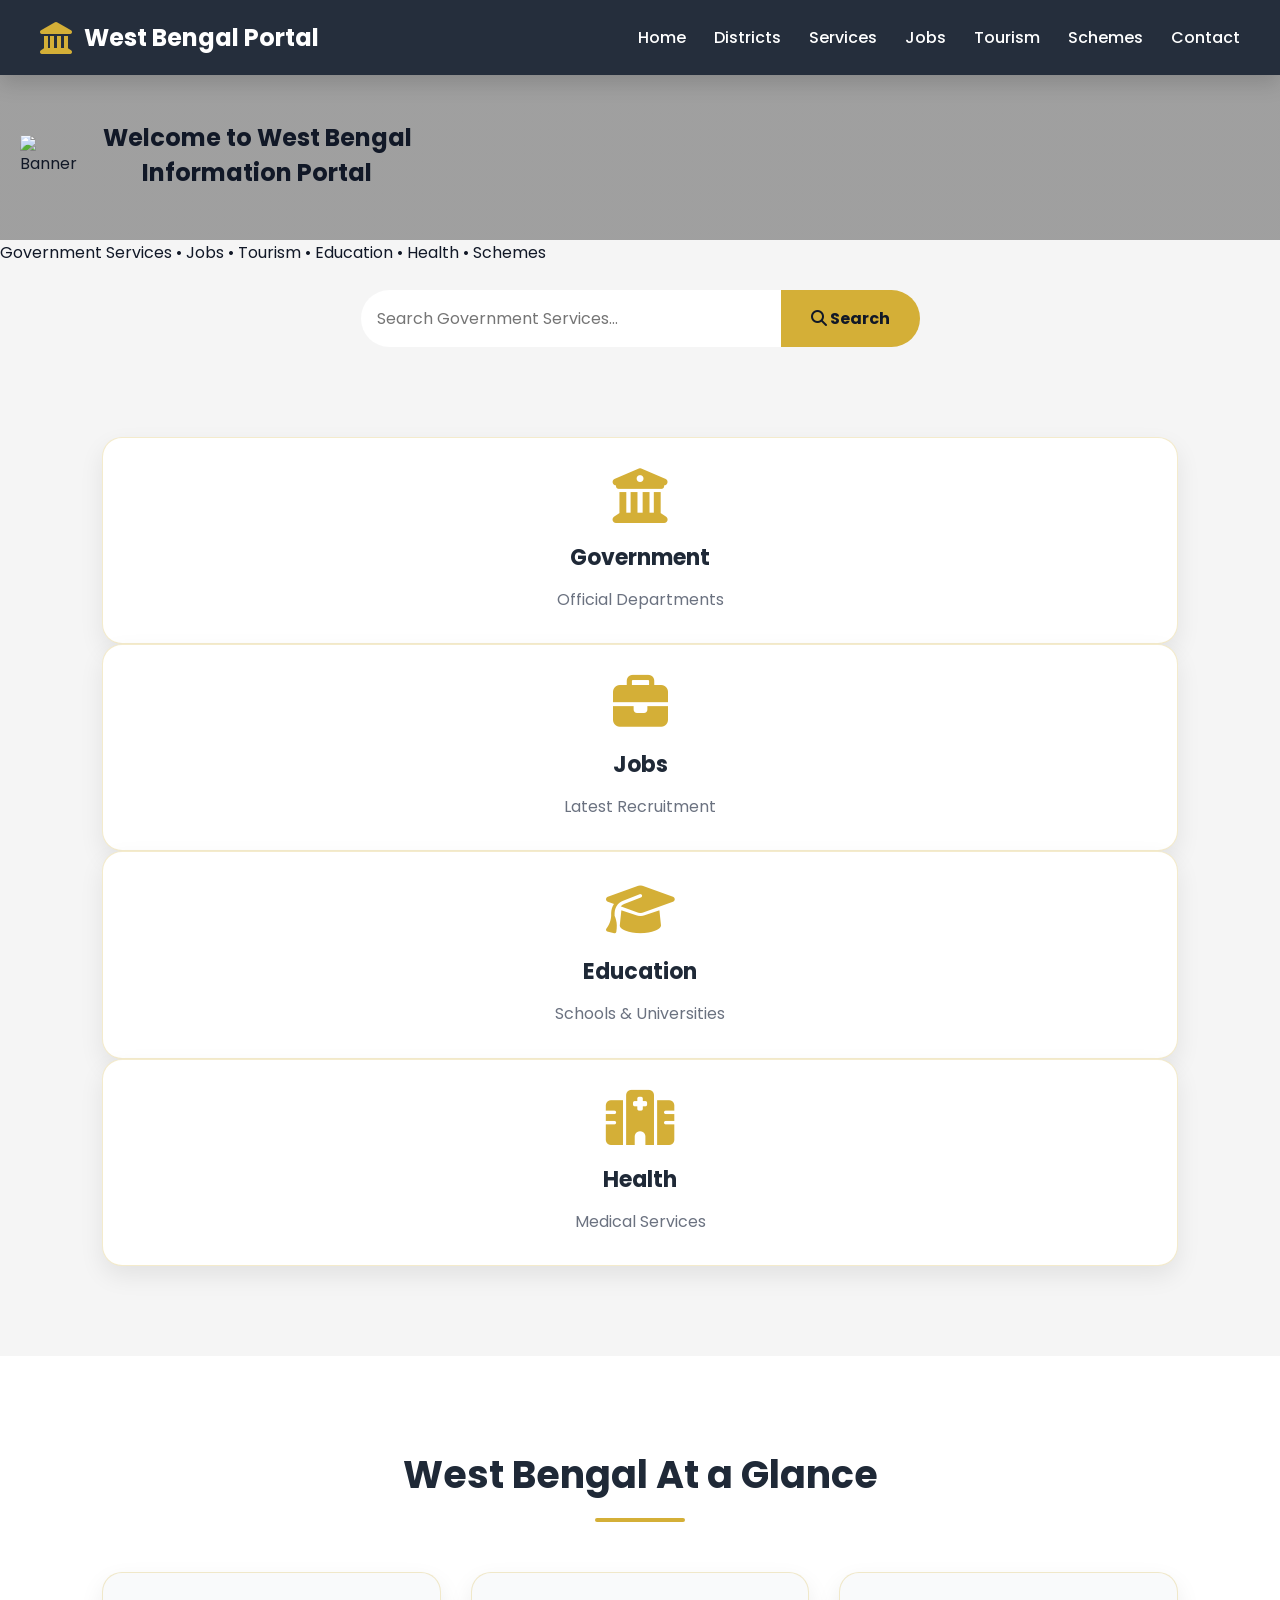
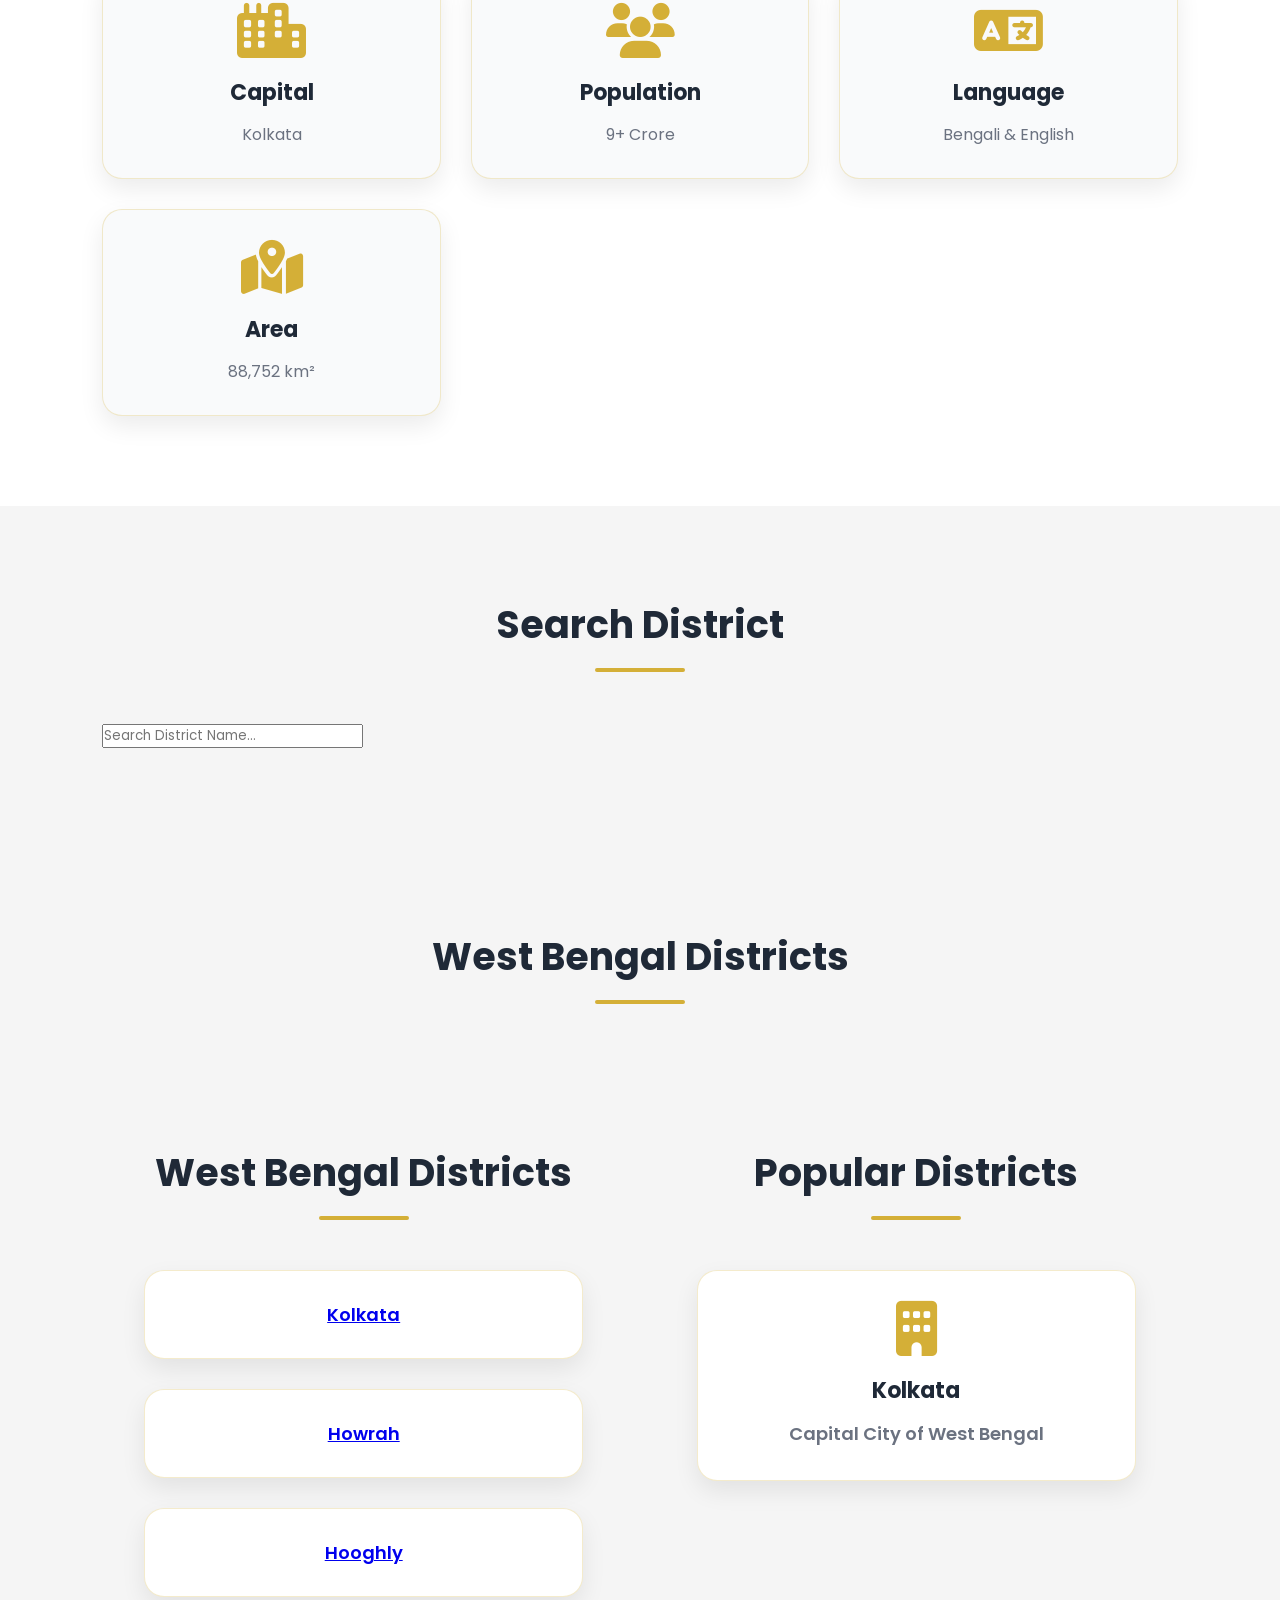
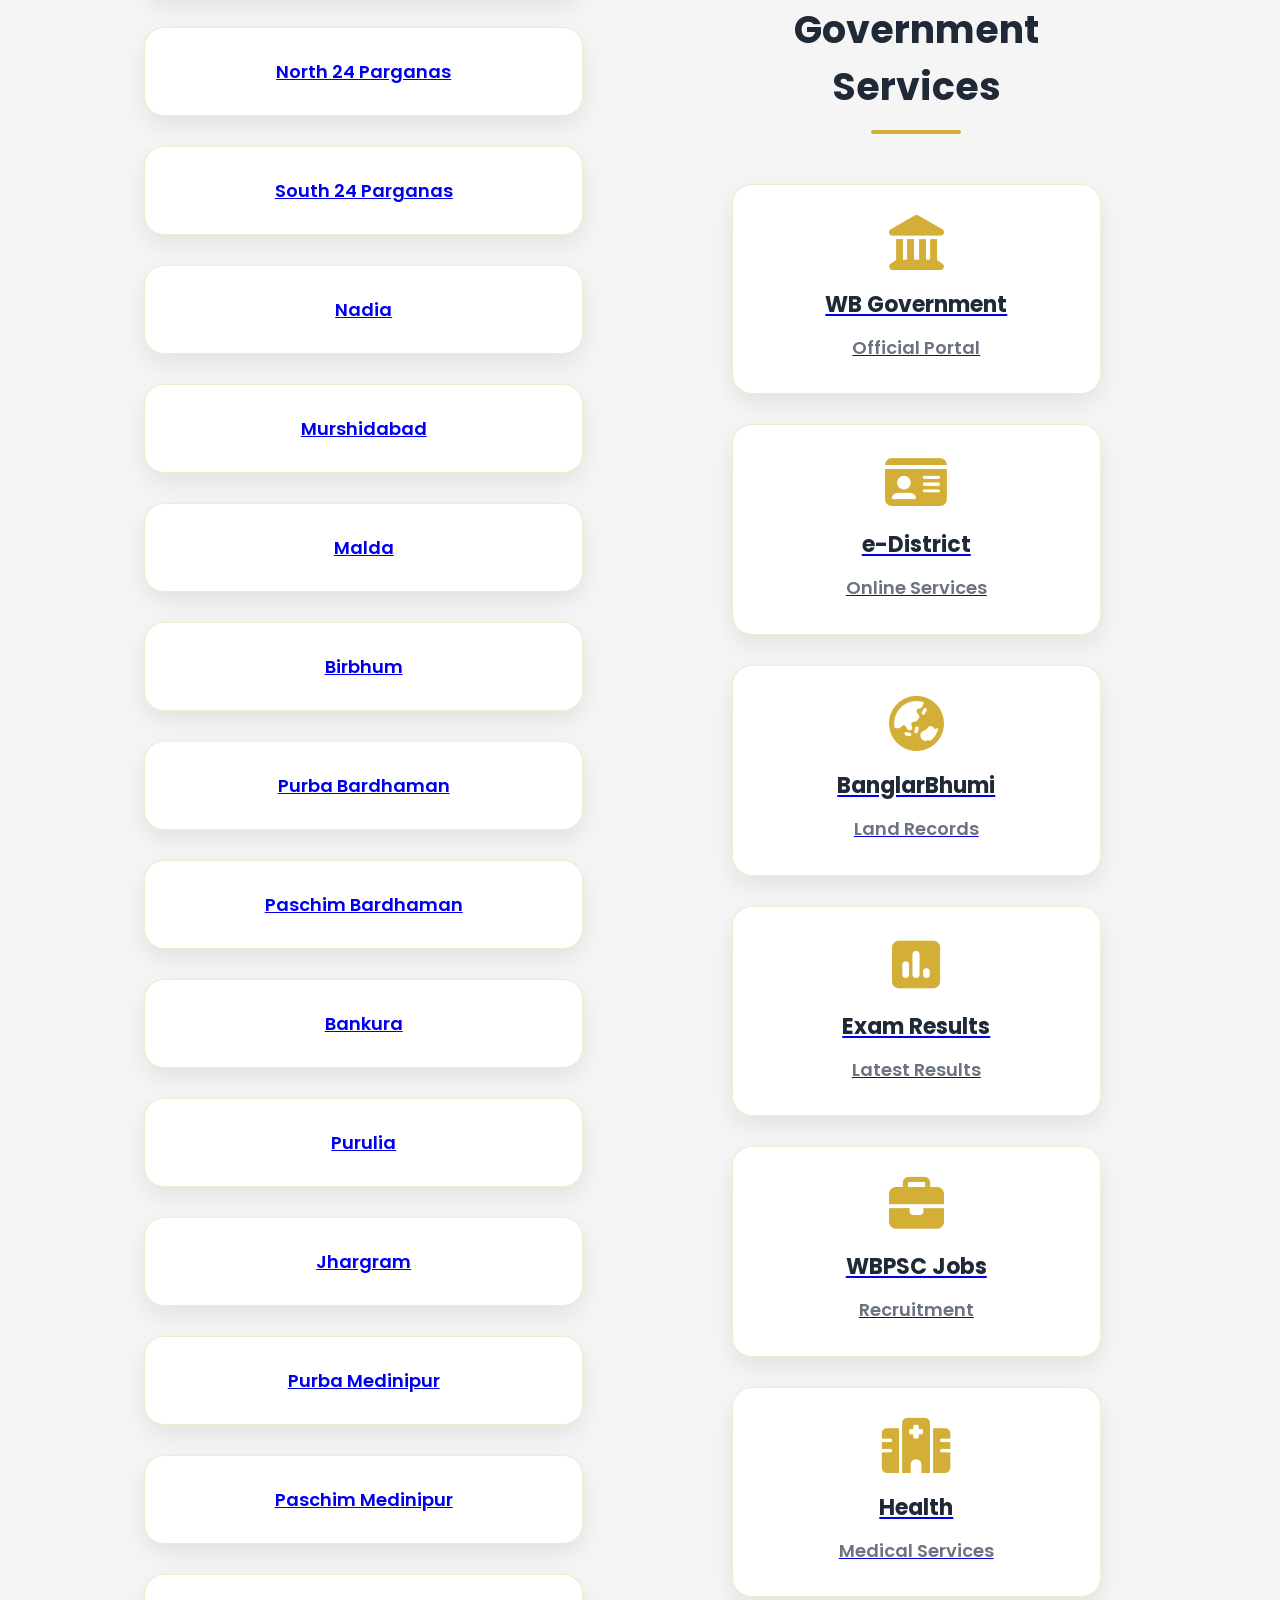
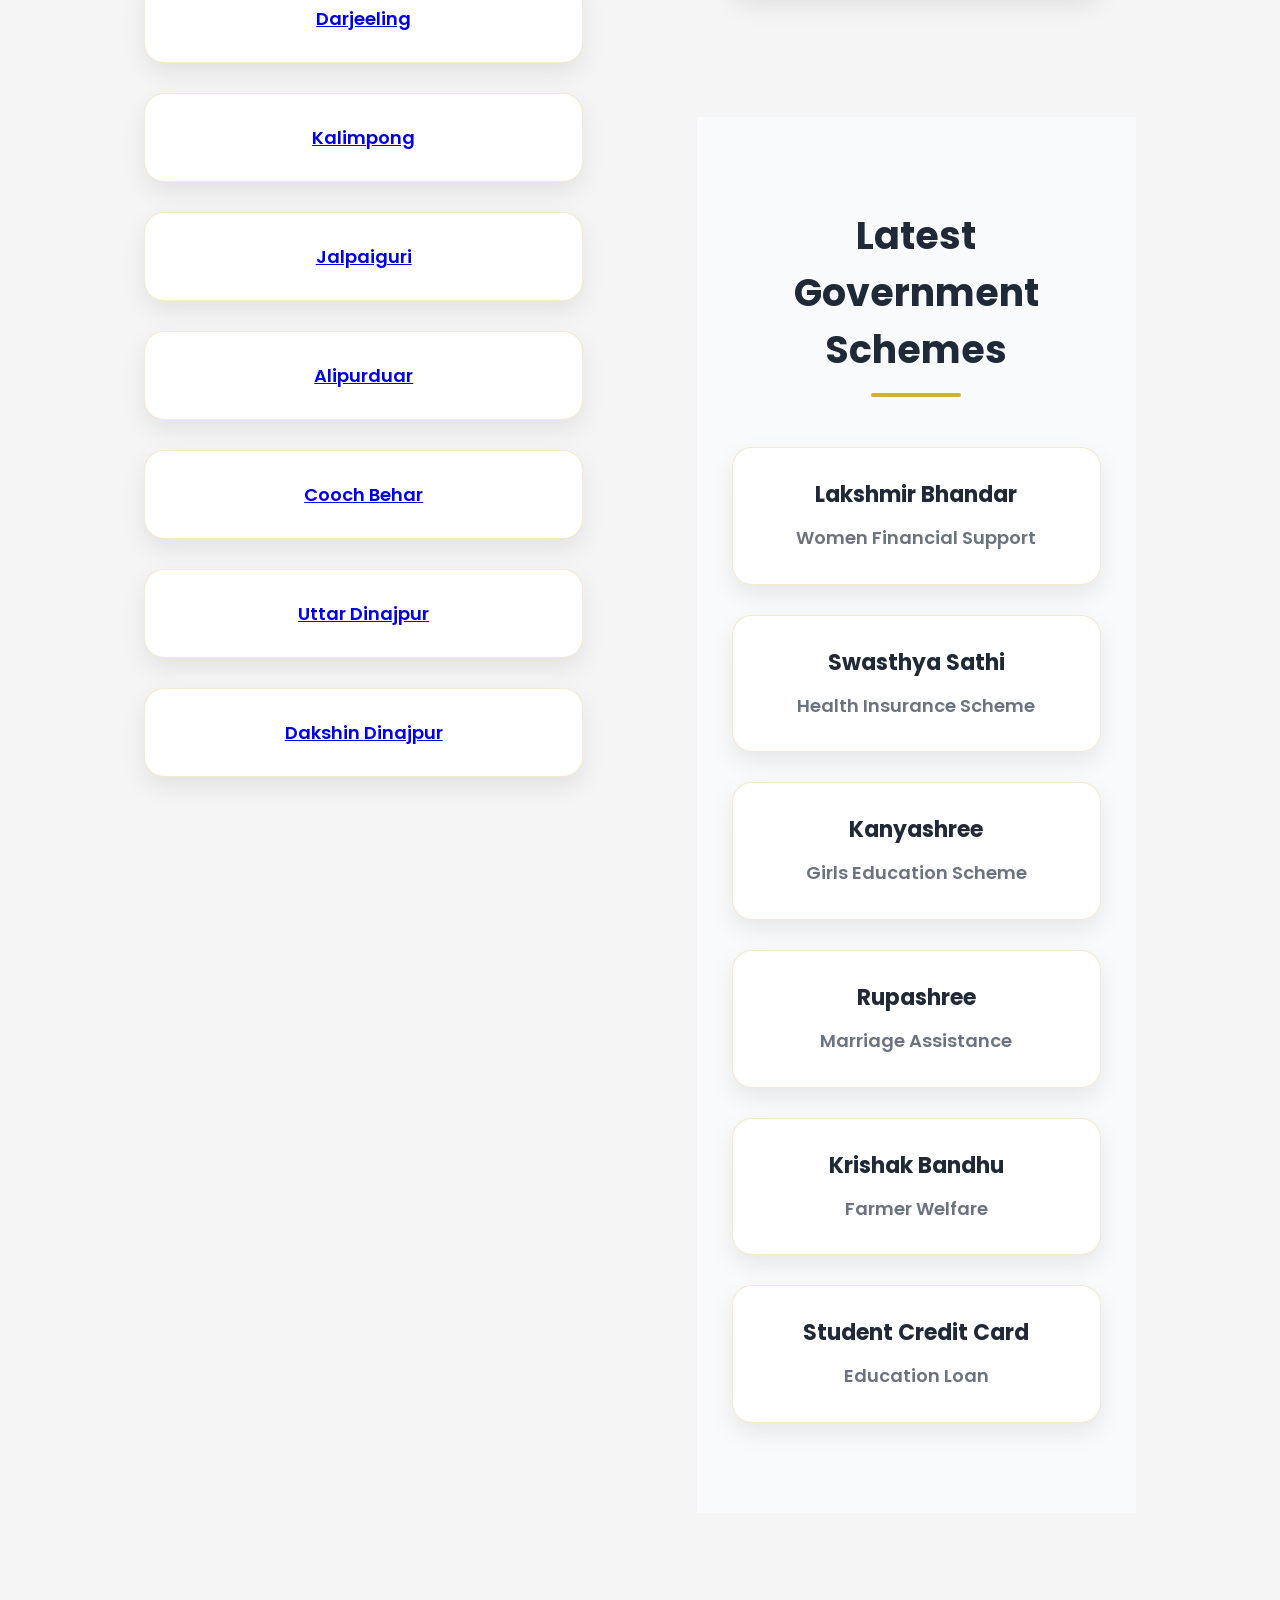
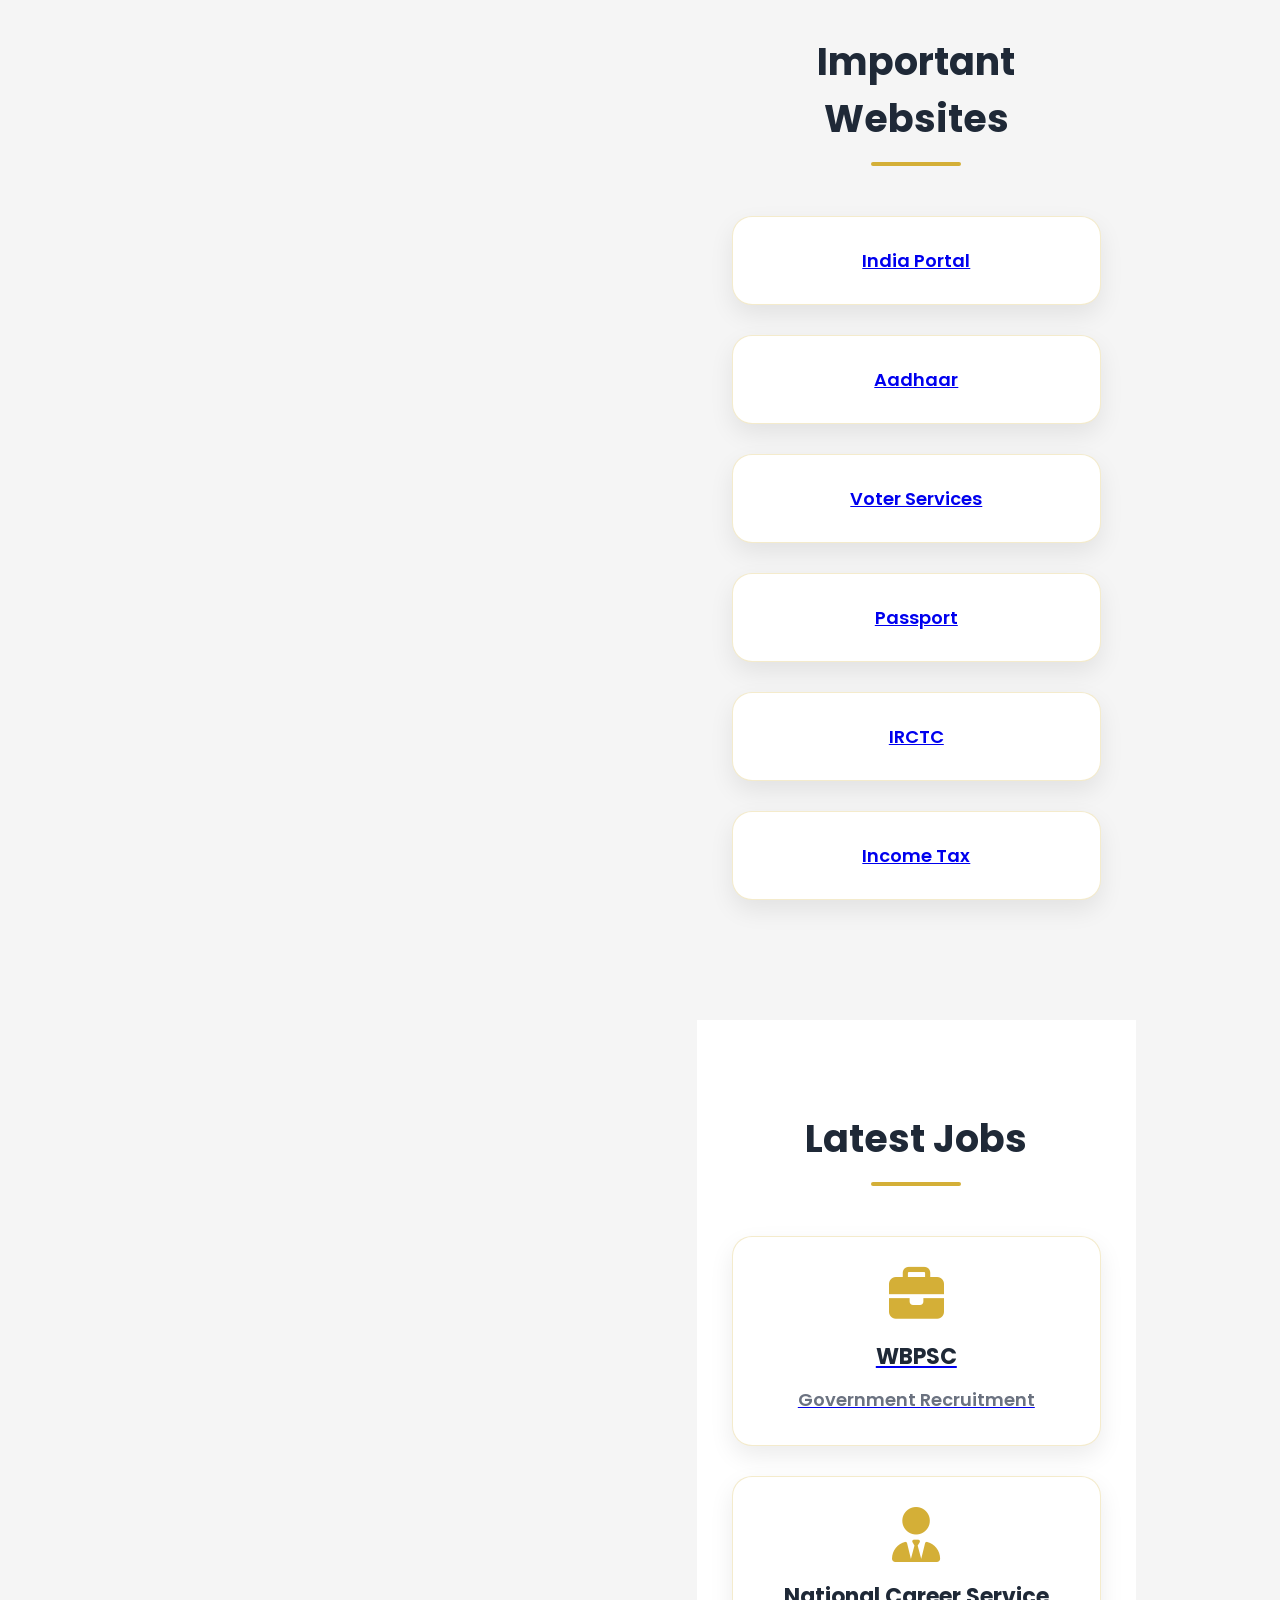
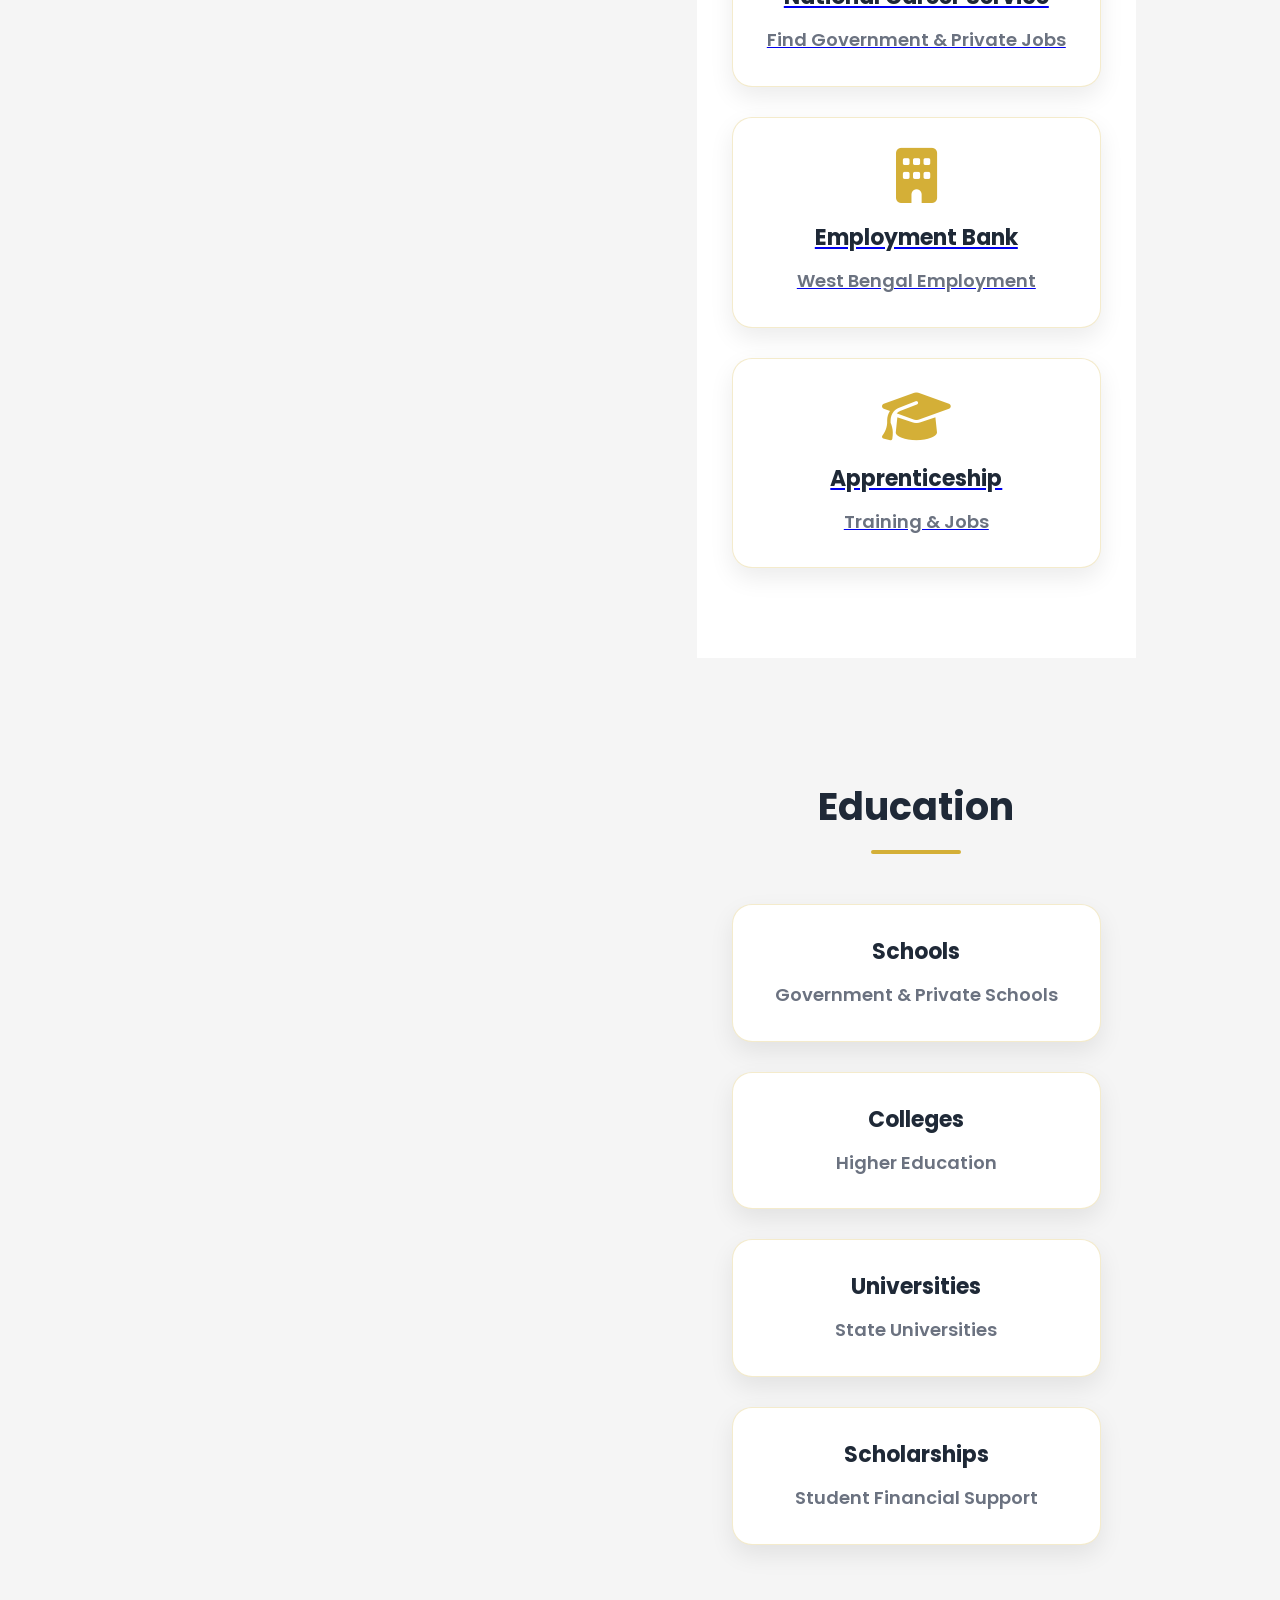
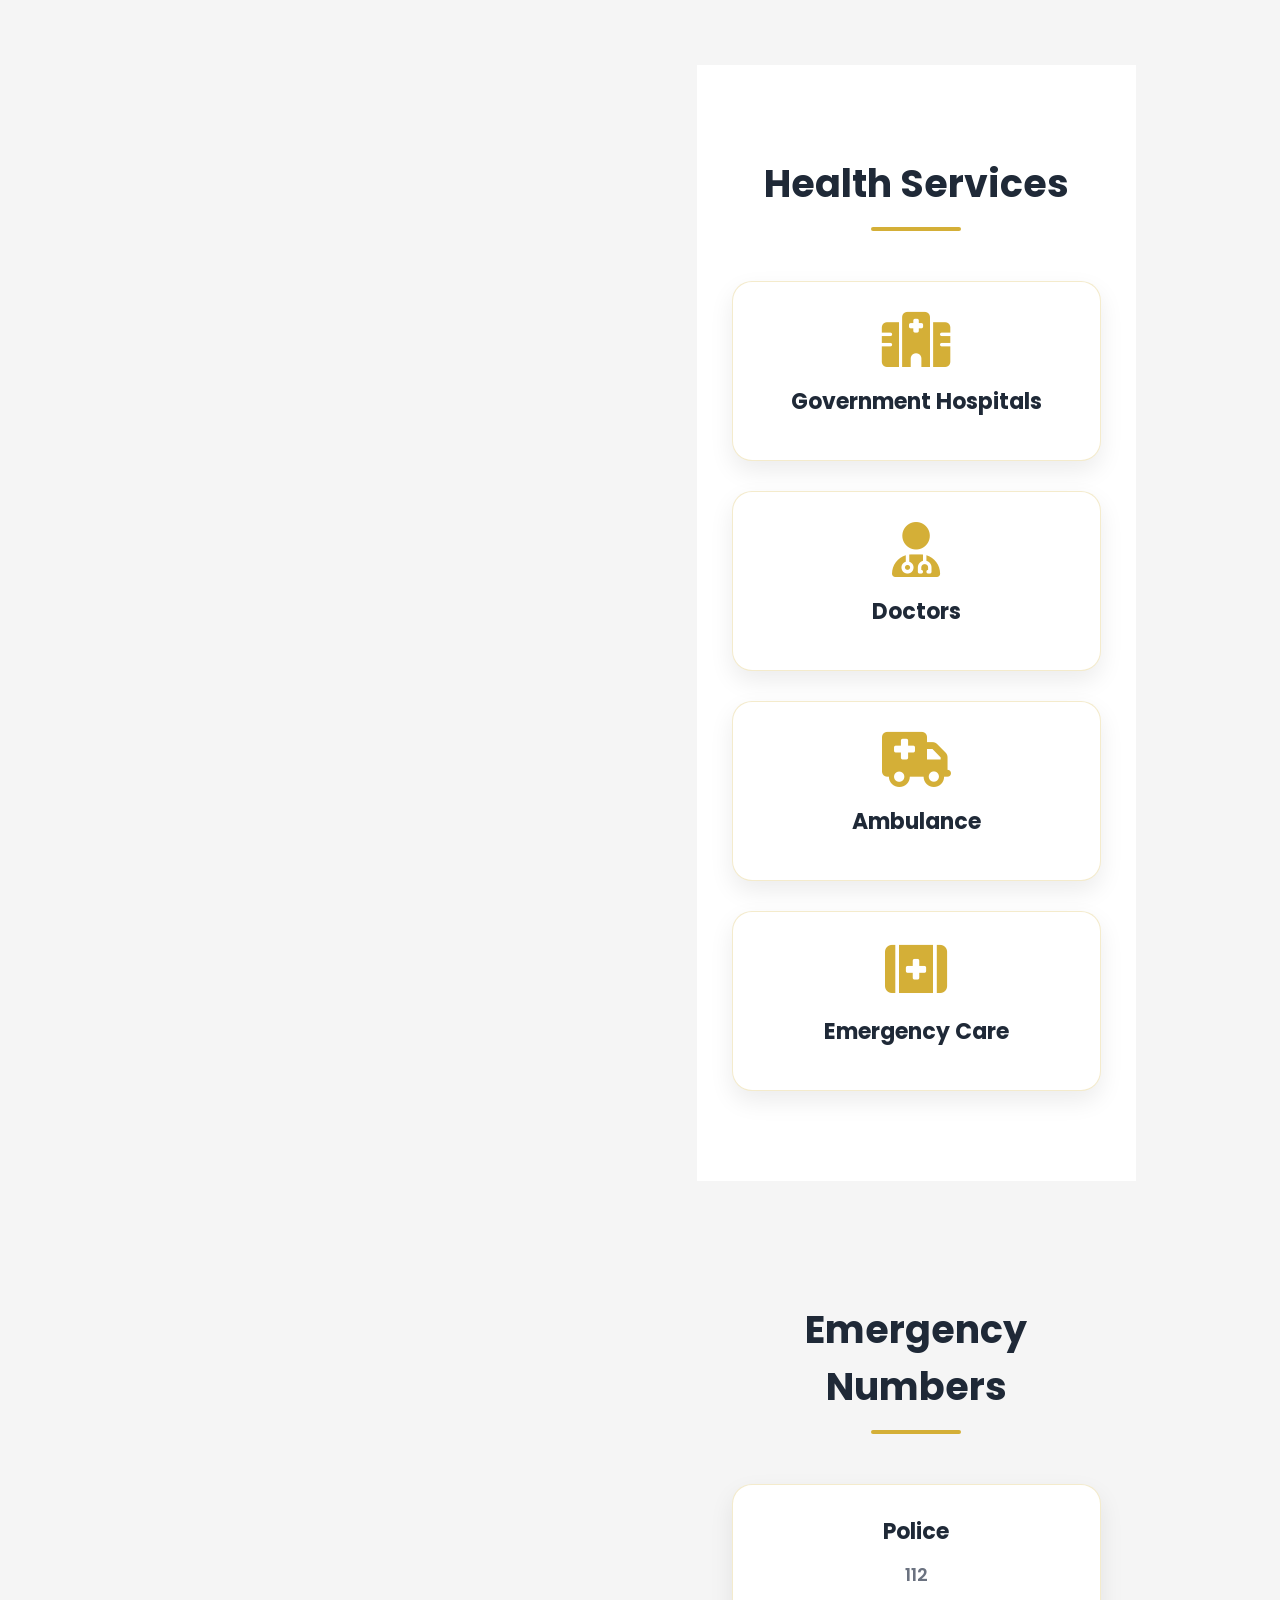
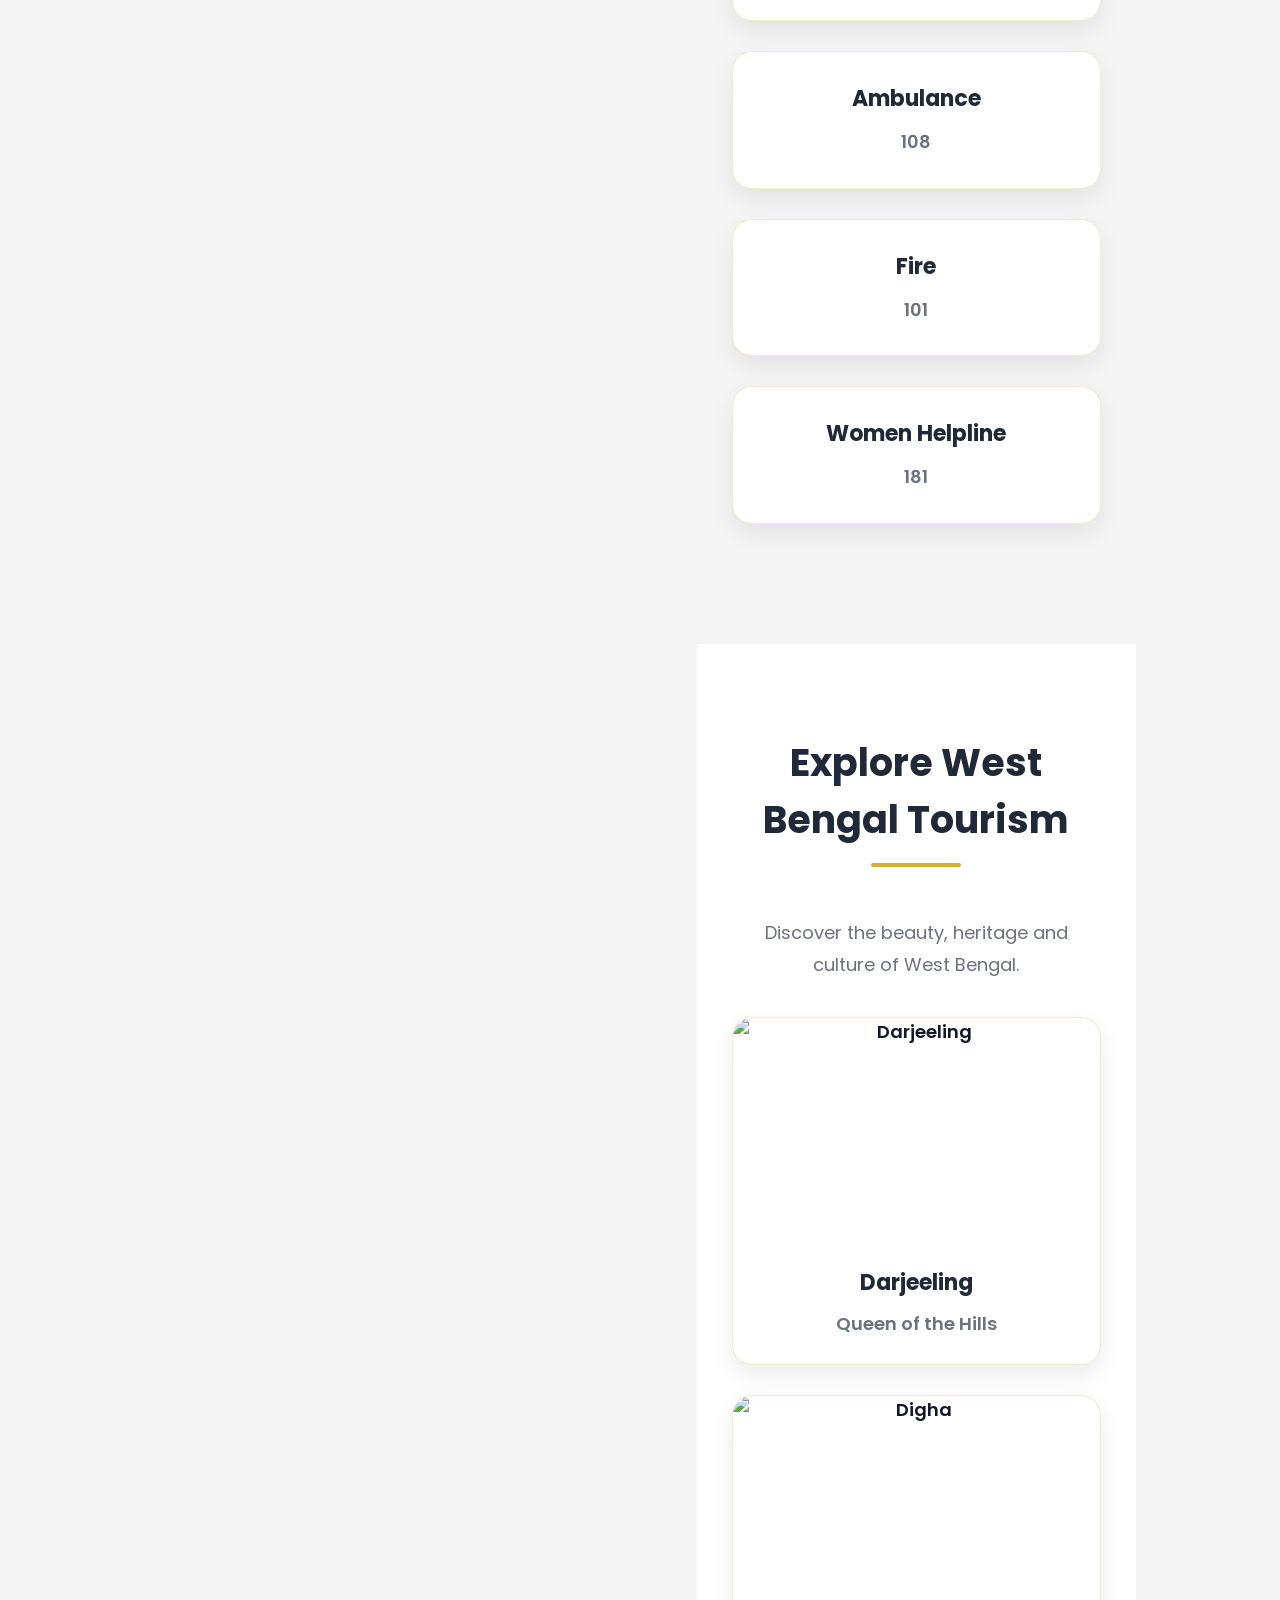
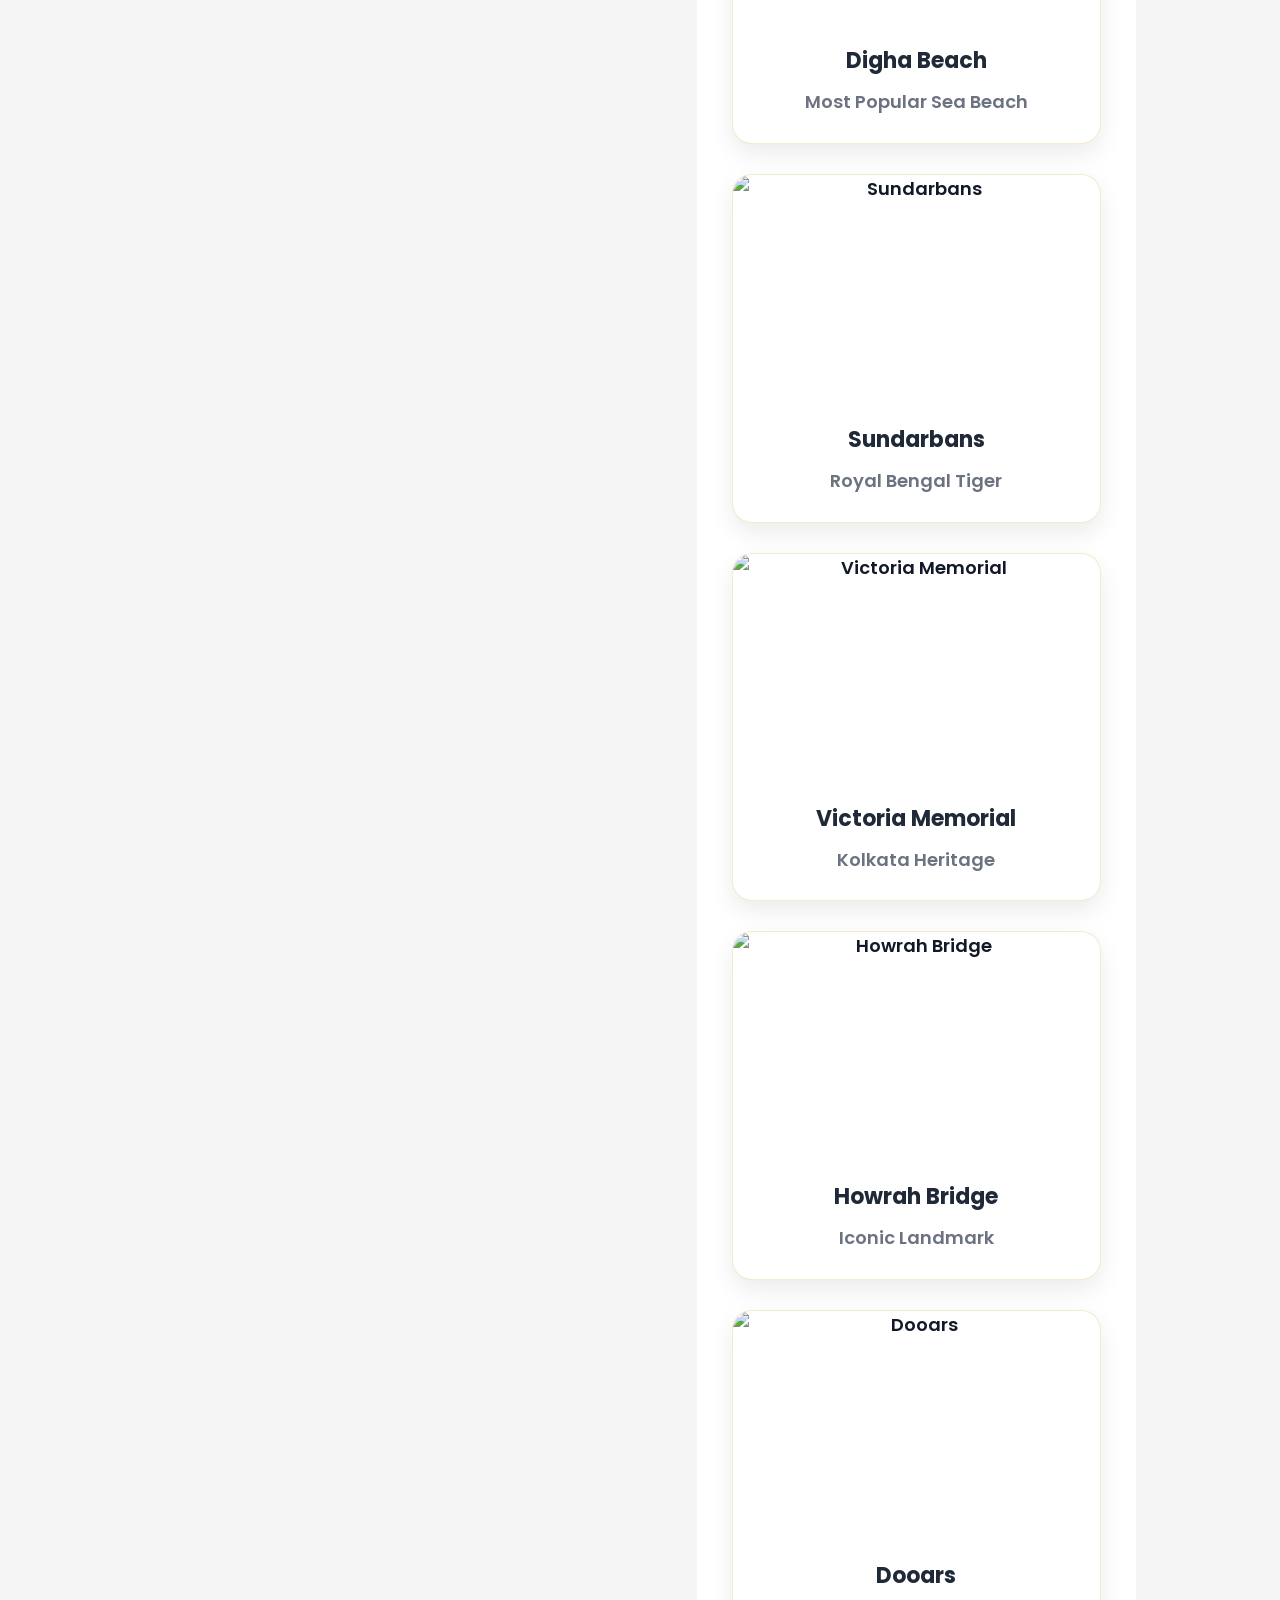
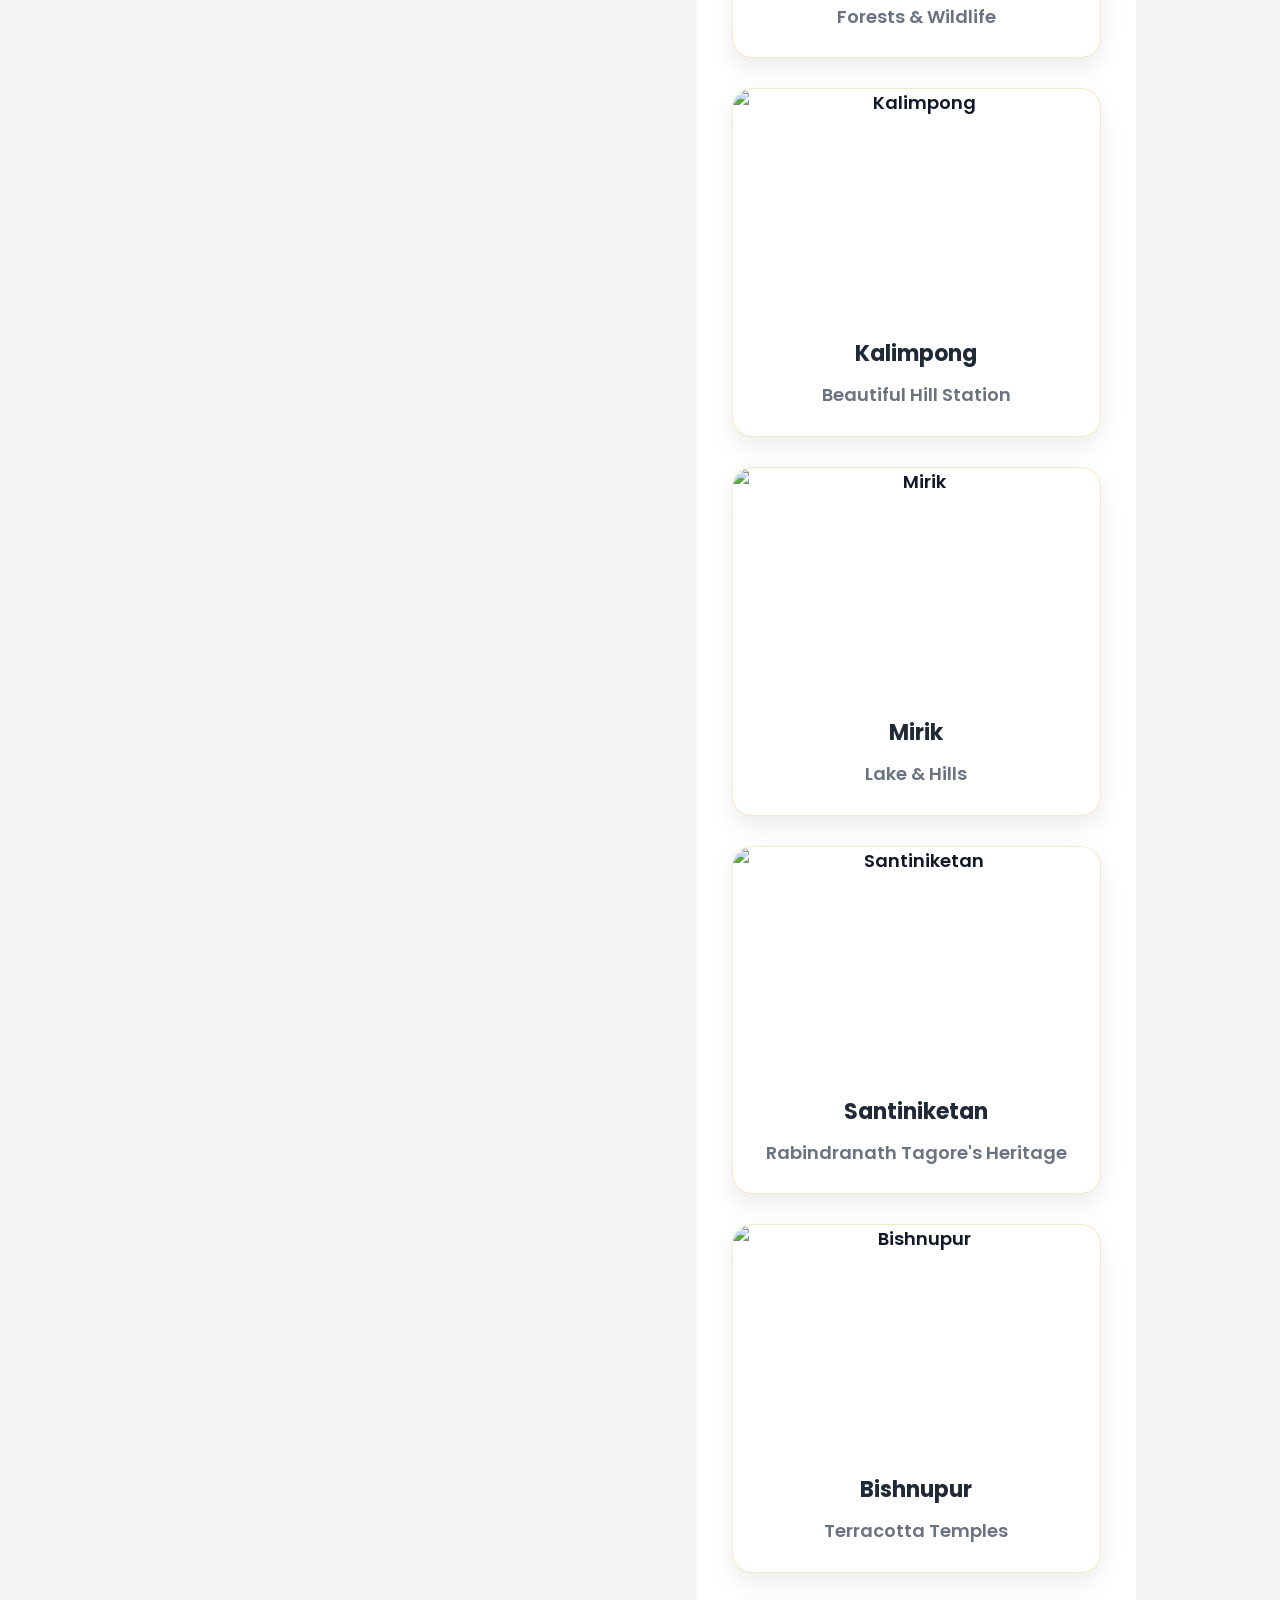
==== commit 78465044: "Update index.html" ====
--- a/index.html
+++ b/index.html
@@ -52,6 +52,7 @@
 <section class="hero">
 
     <img src="images/banner.jpg" class="hero-banner" alt="Banner">
+    <h1>Welcome to West Bengal Information Portal</h1>
 
     <div class="overlay">
     </div>
@@ -59,7 +60,7 @@
     </section>
 
 
-<h1>Welcome to West Bengal Information Portal</h1>
+
 
 <p>
 
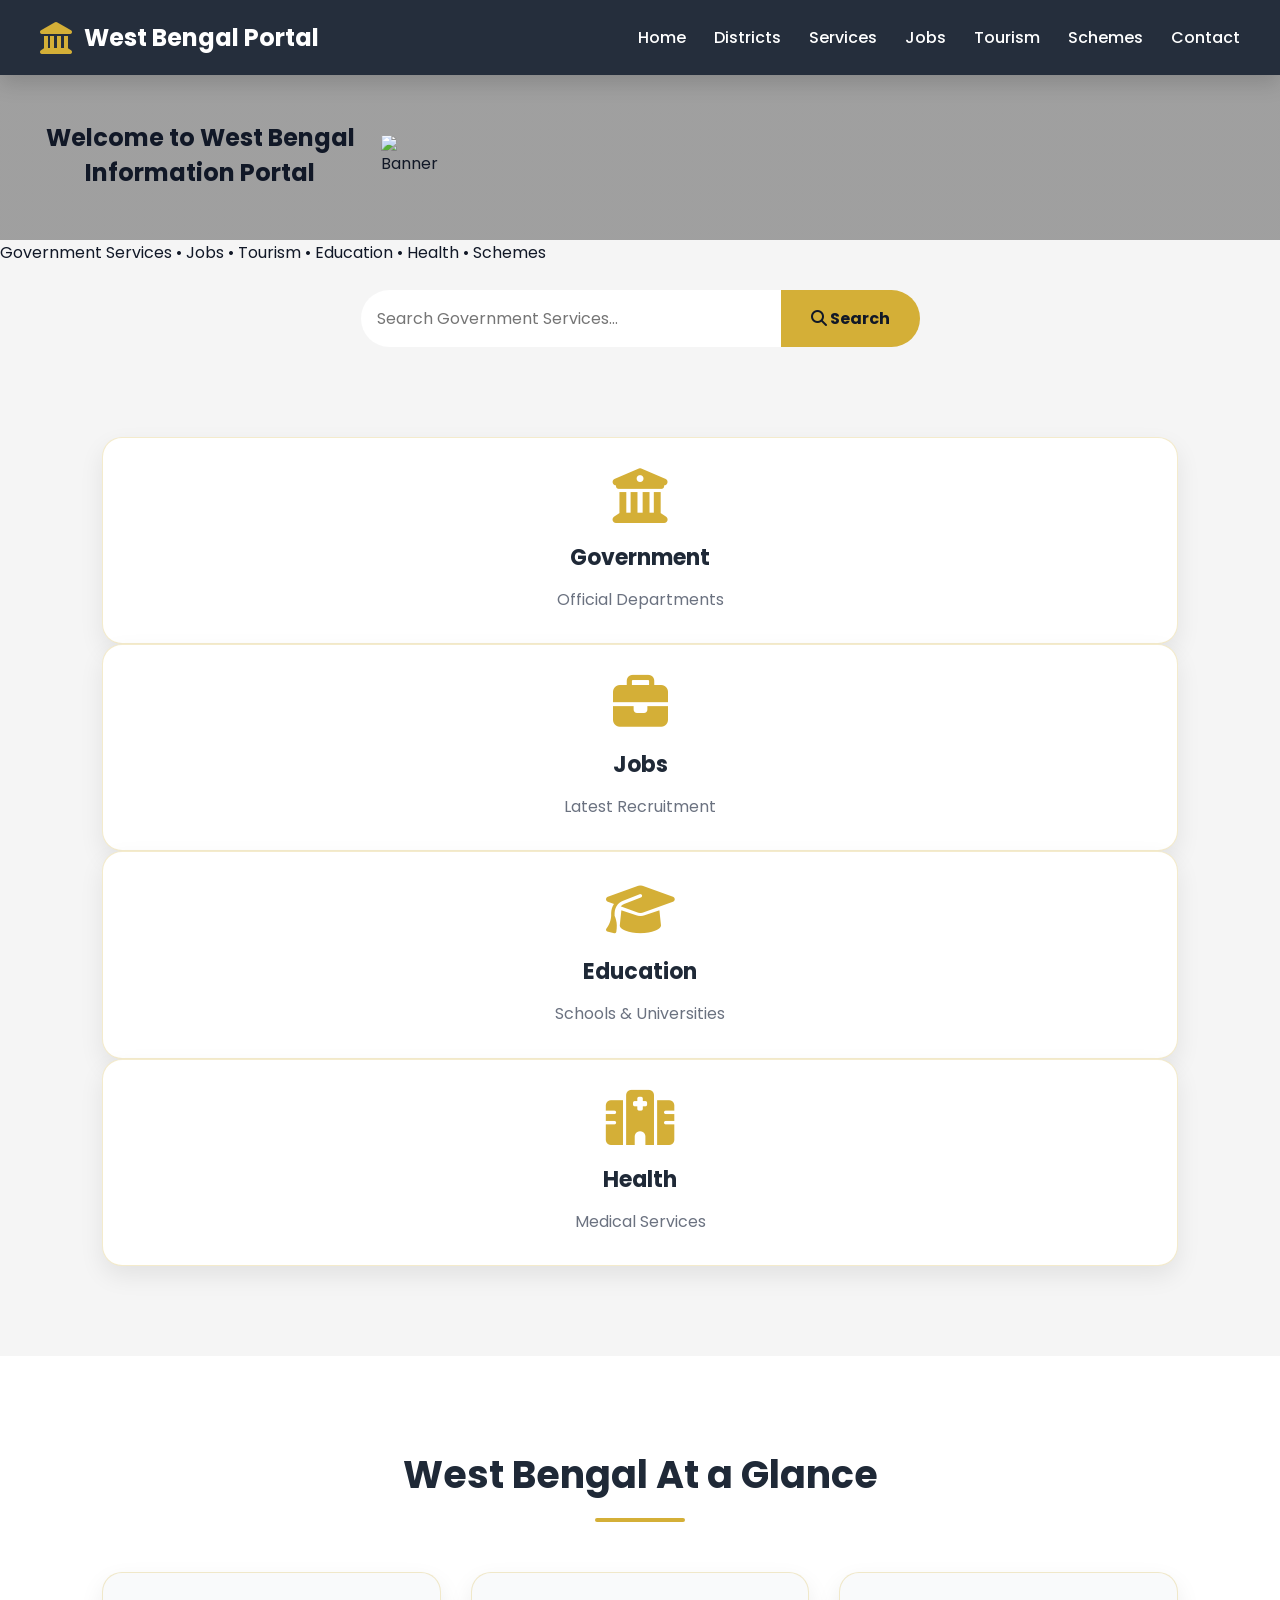
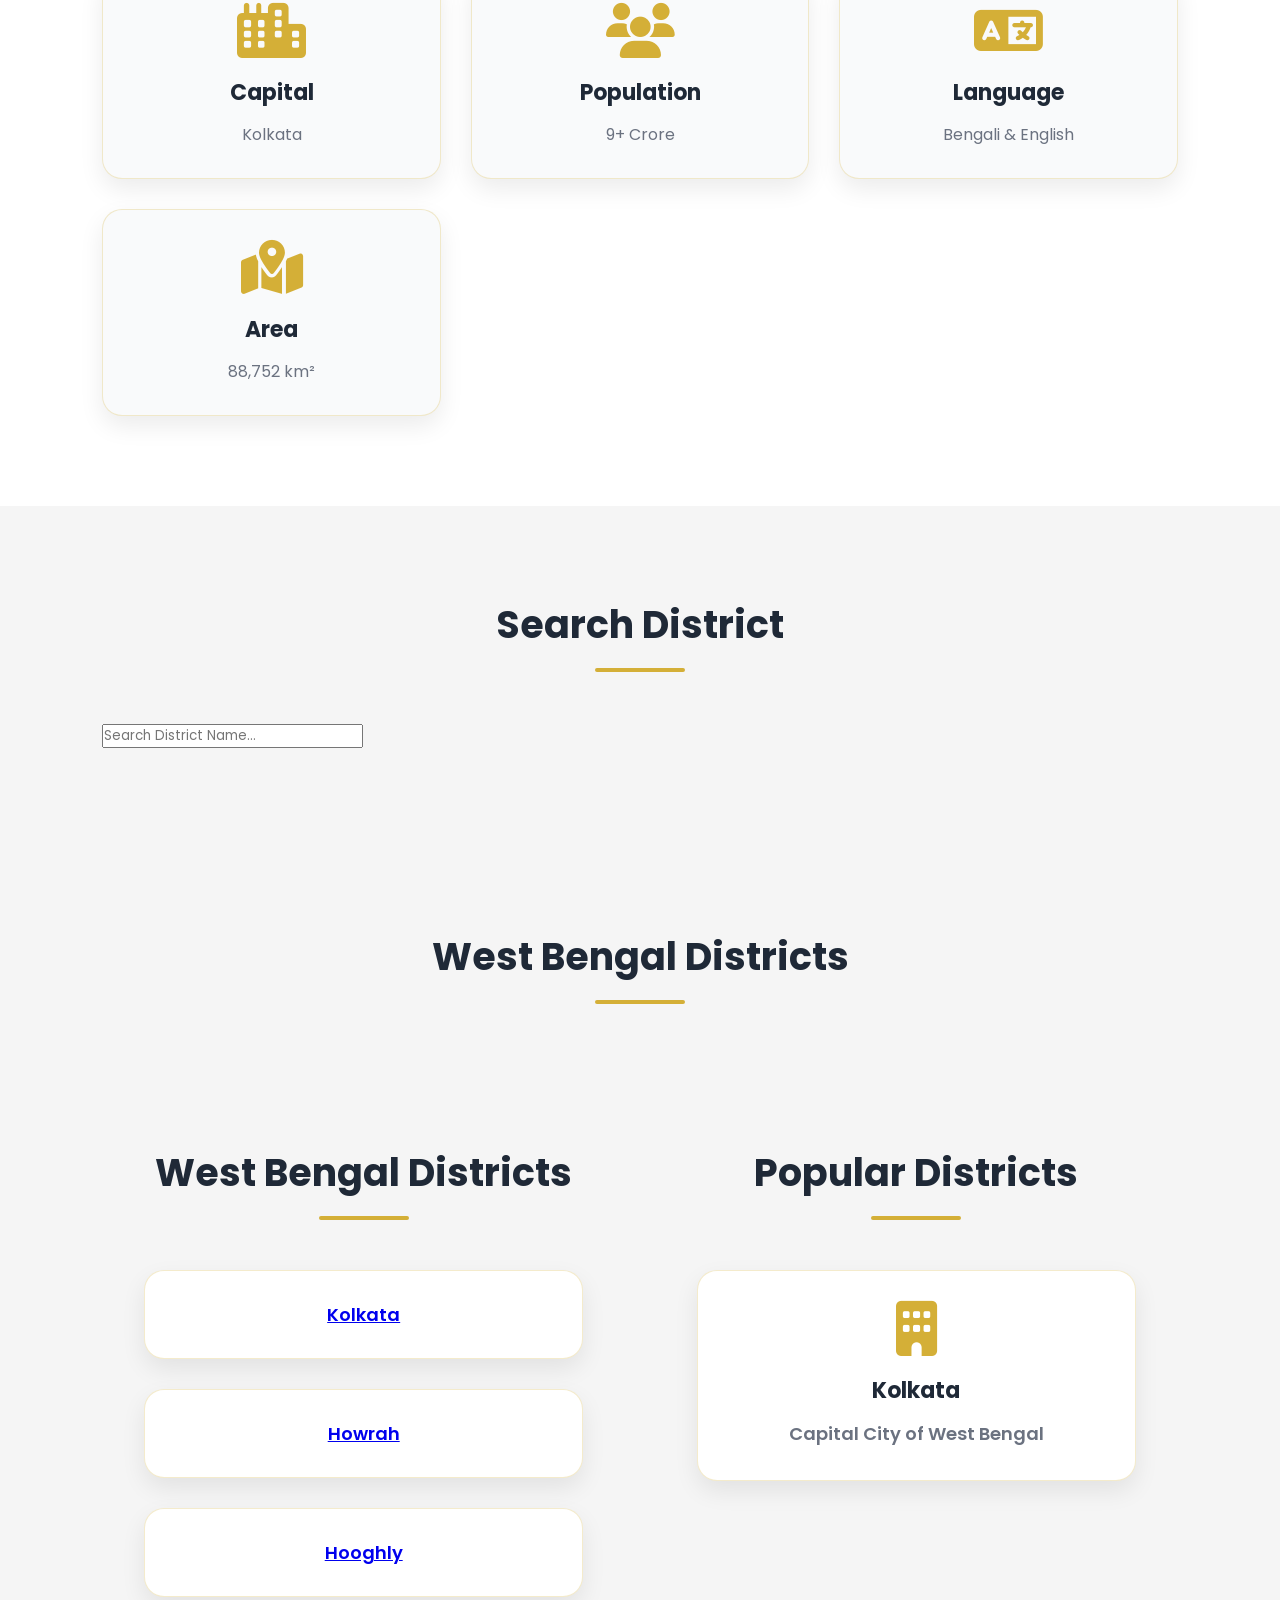
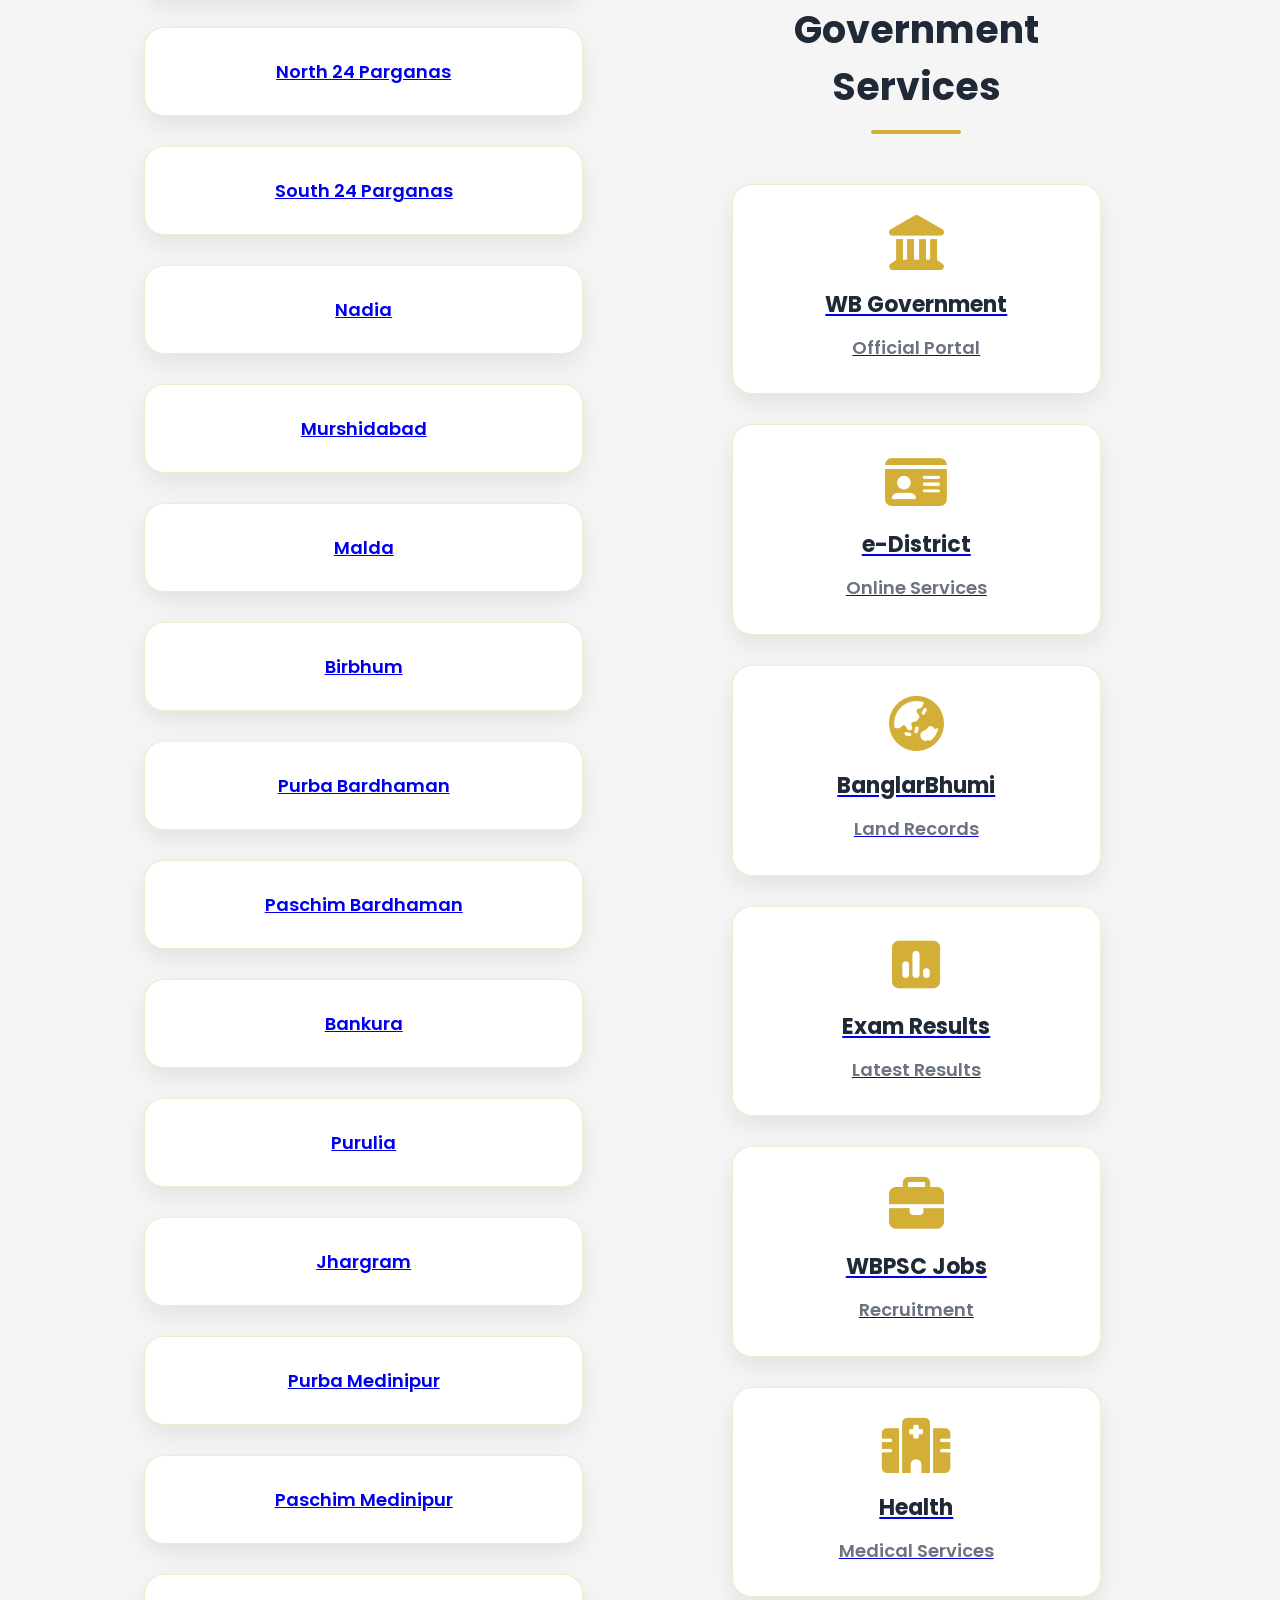
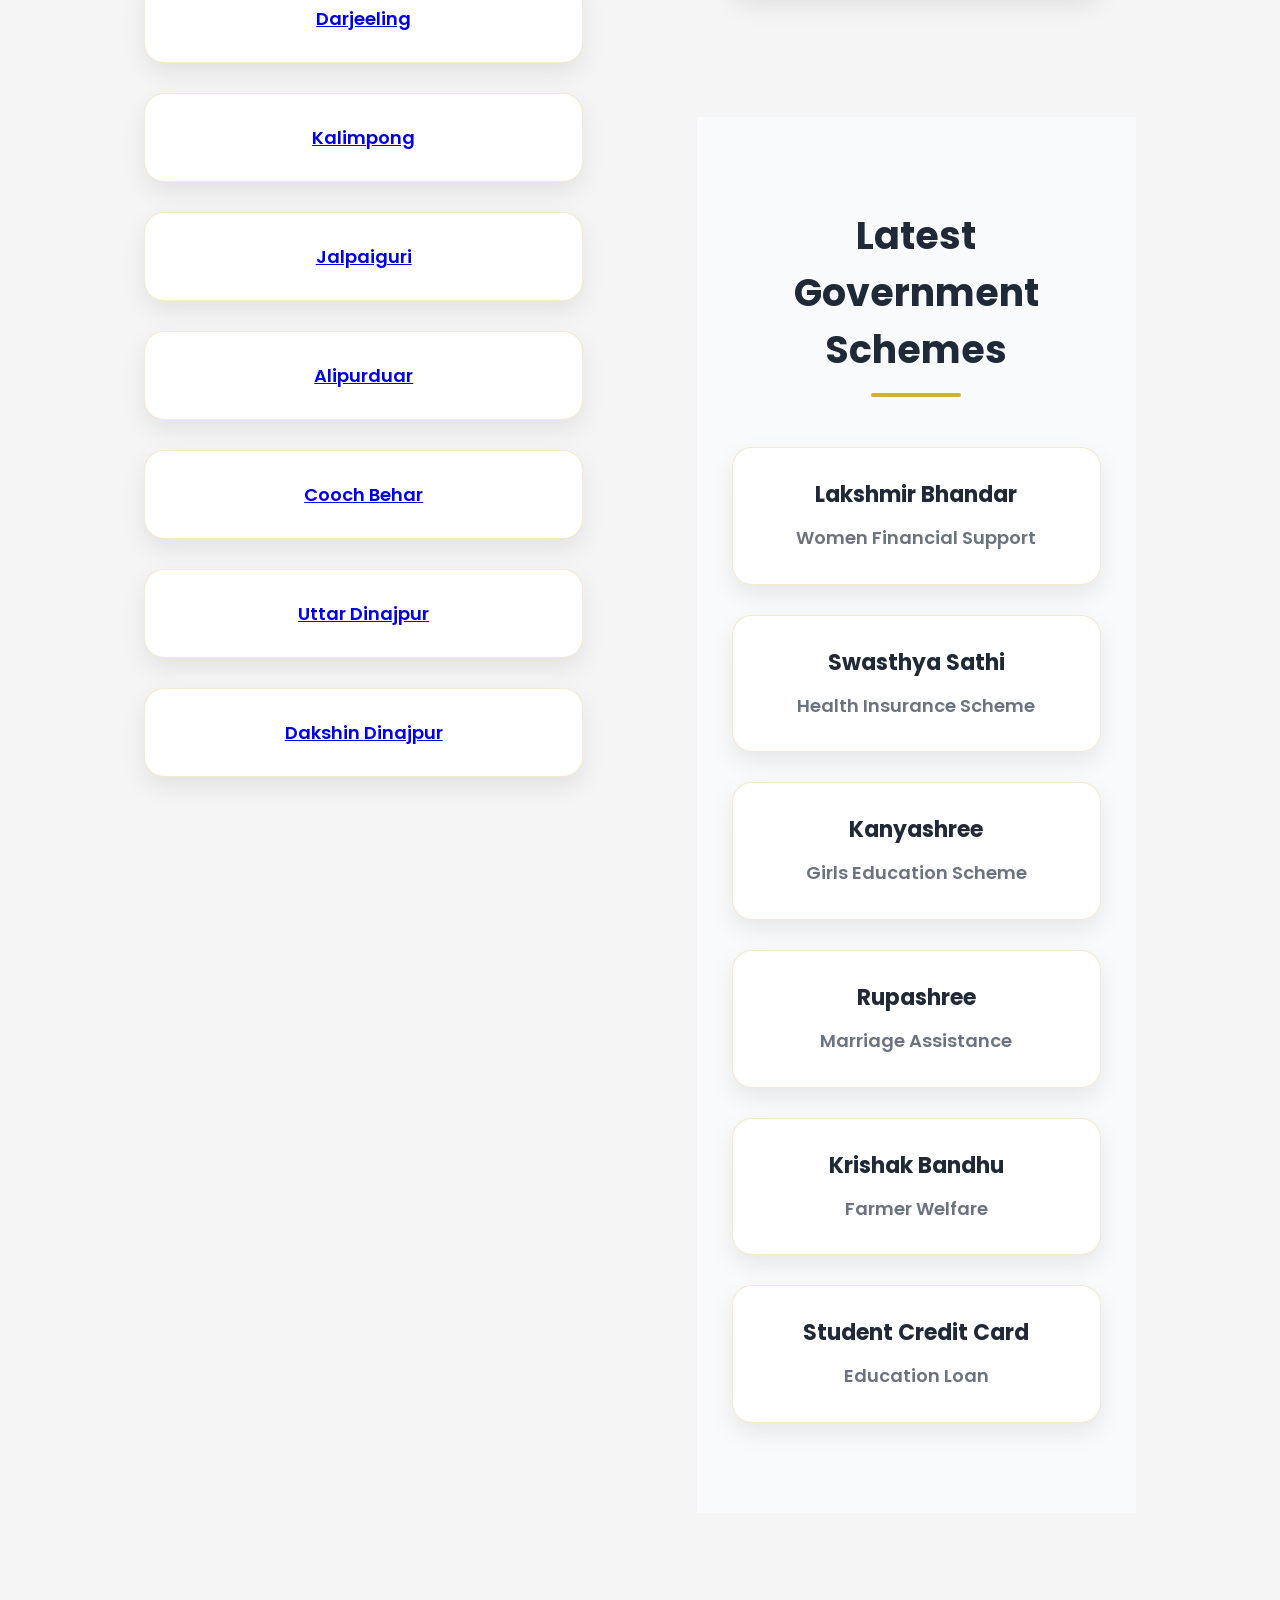
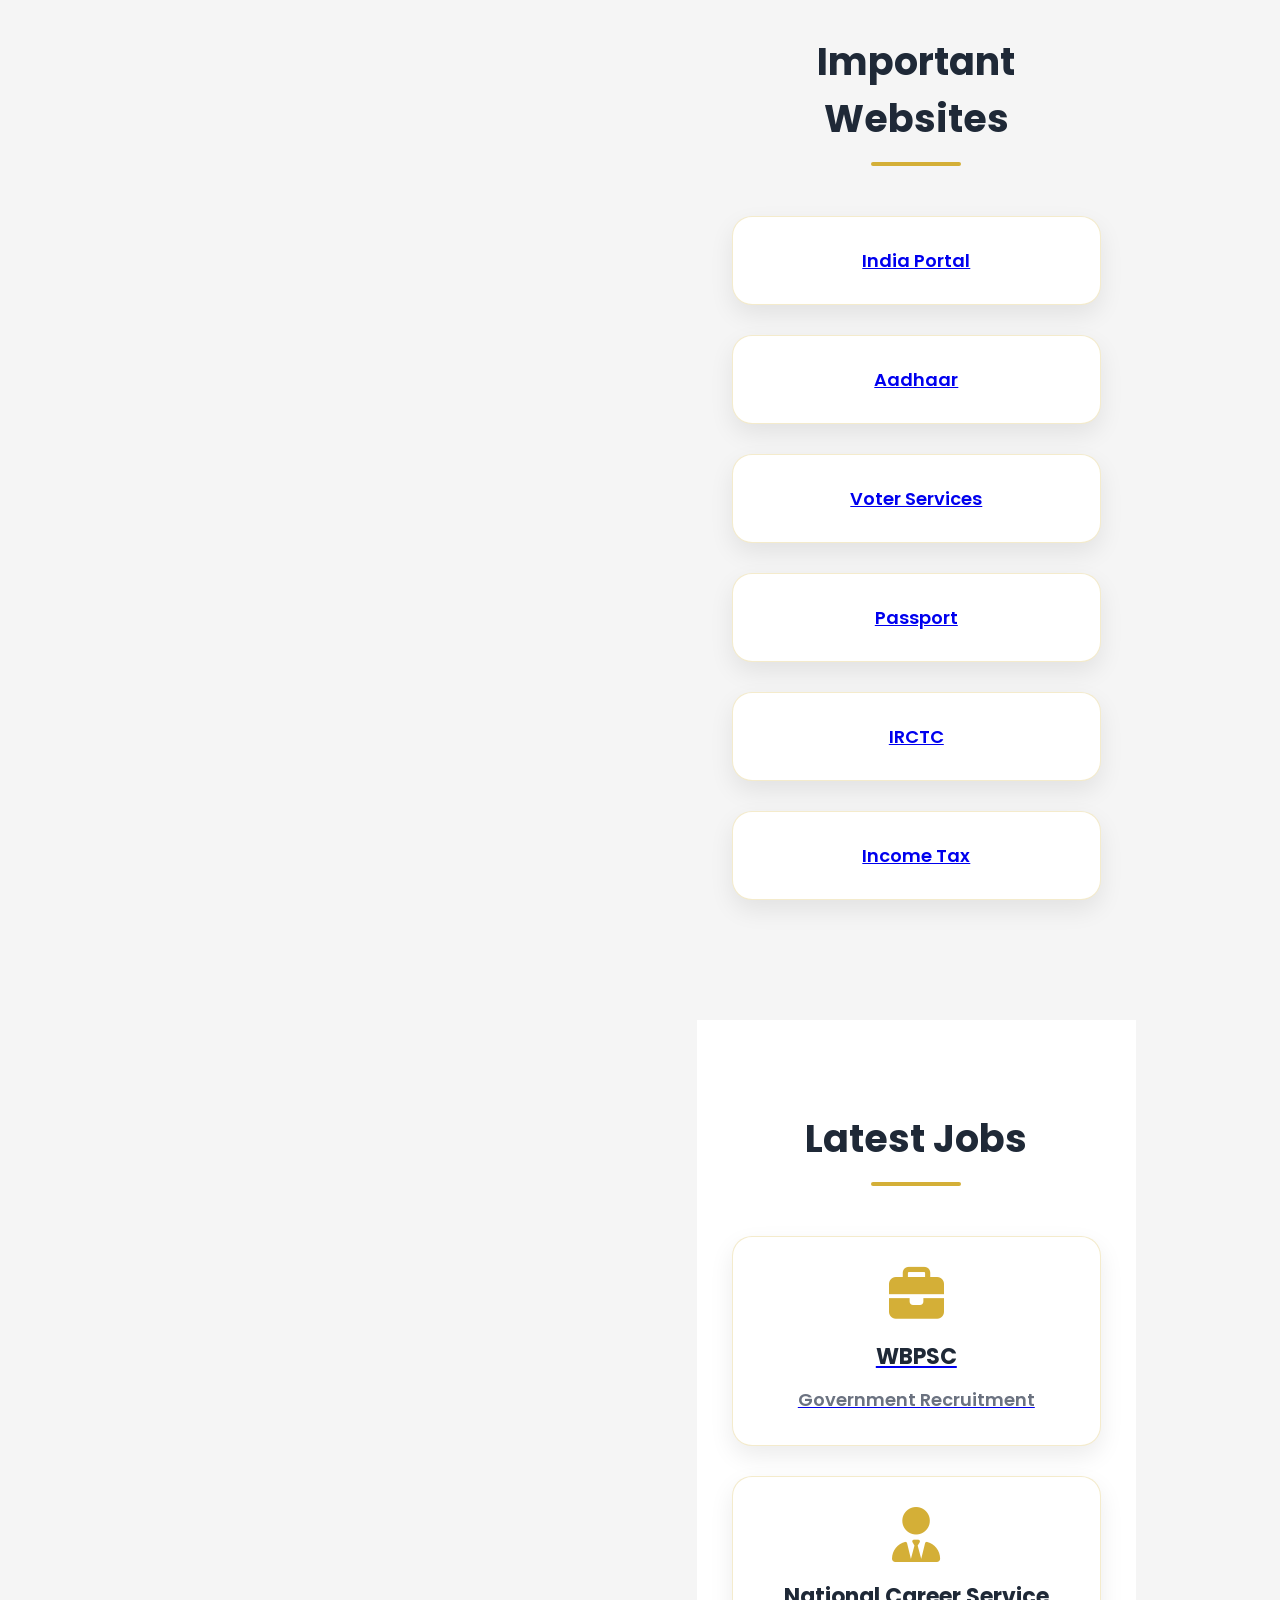
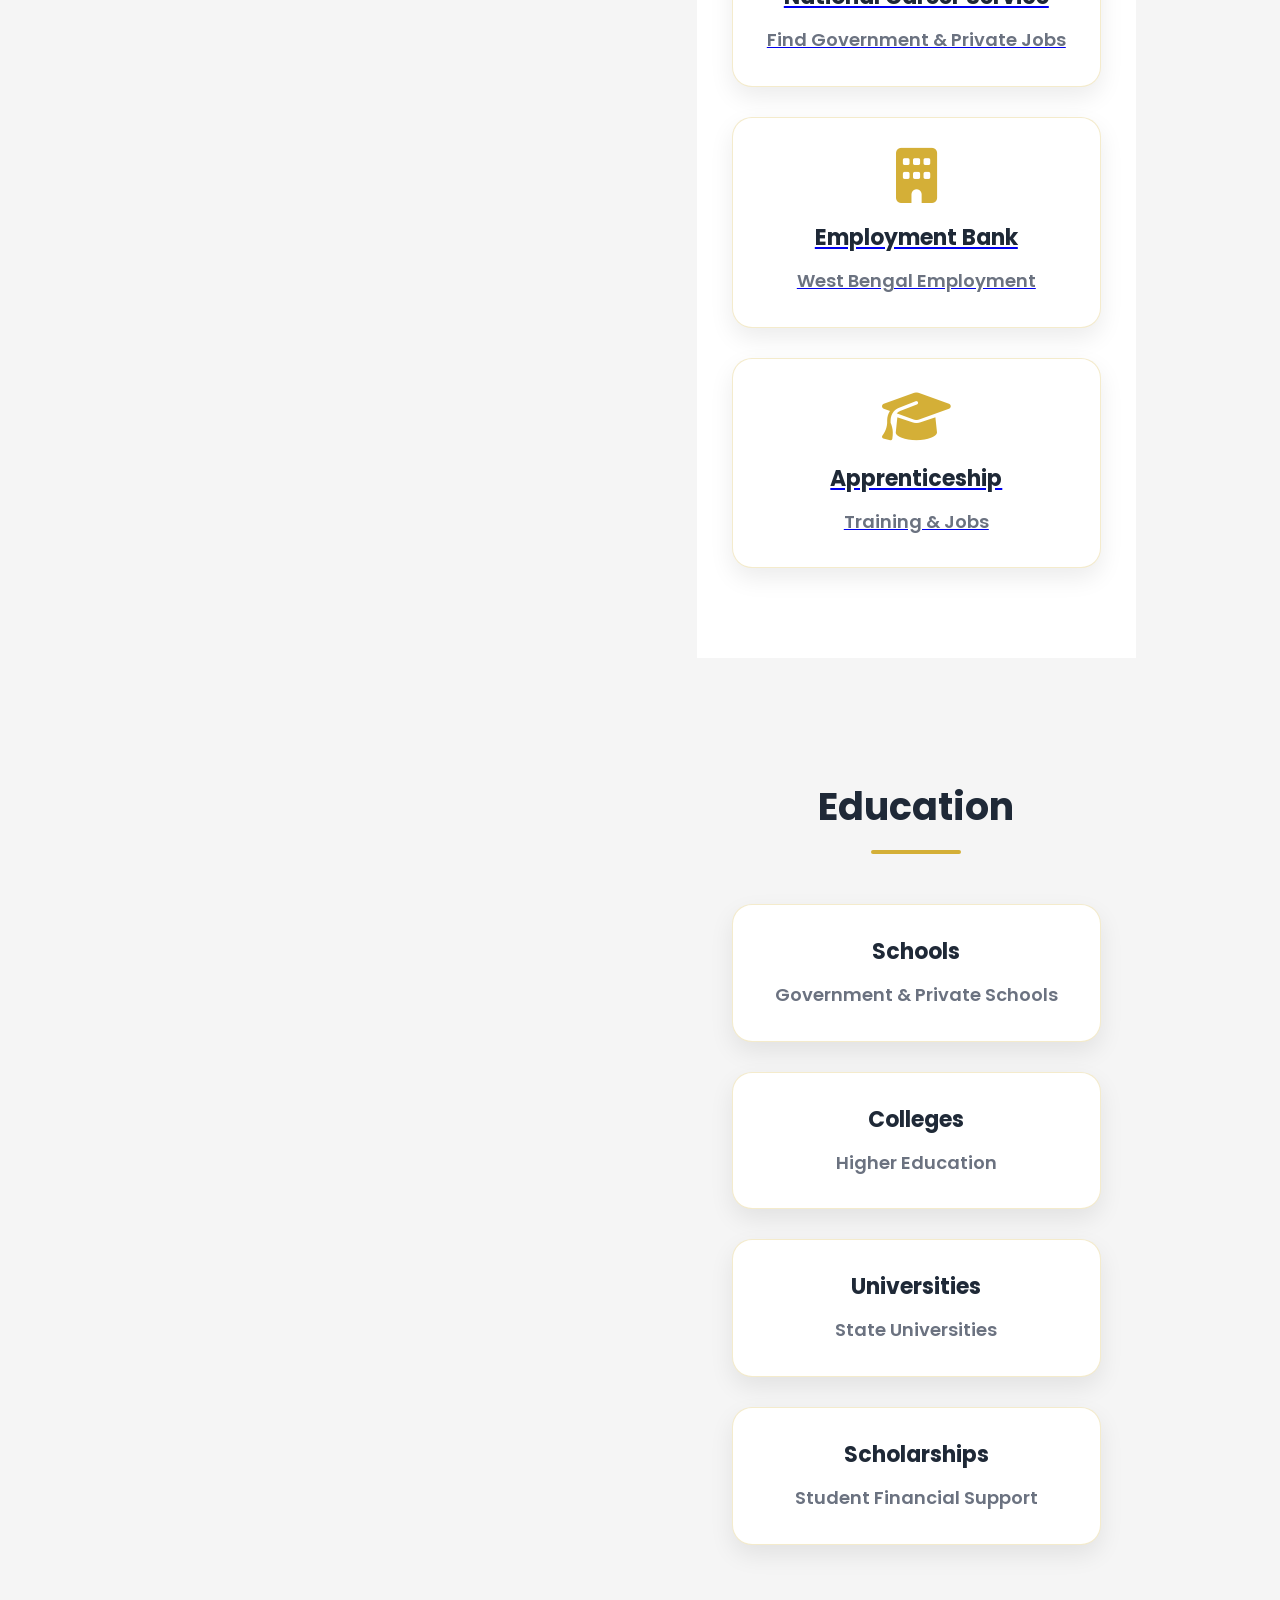
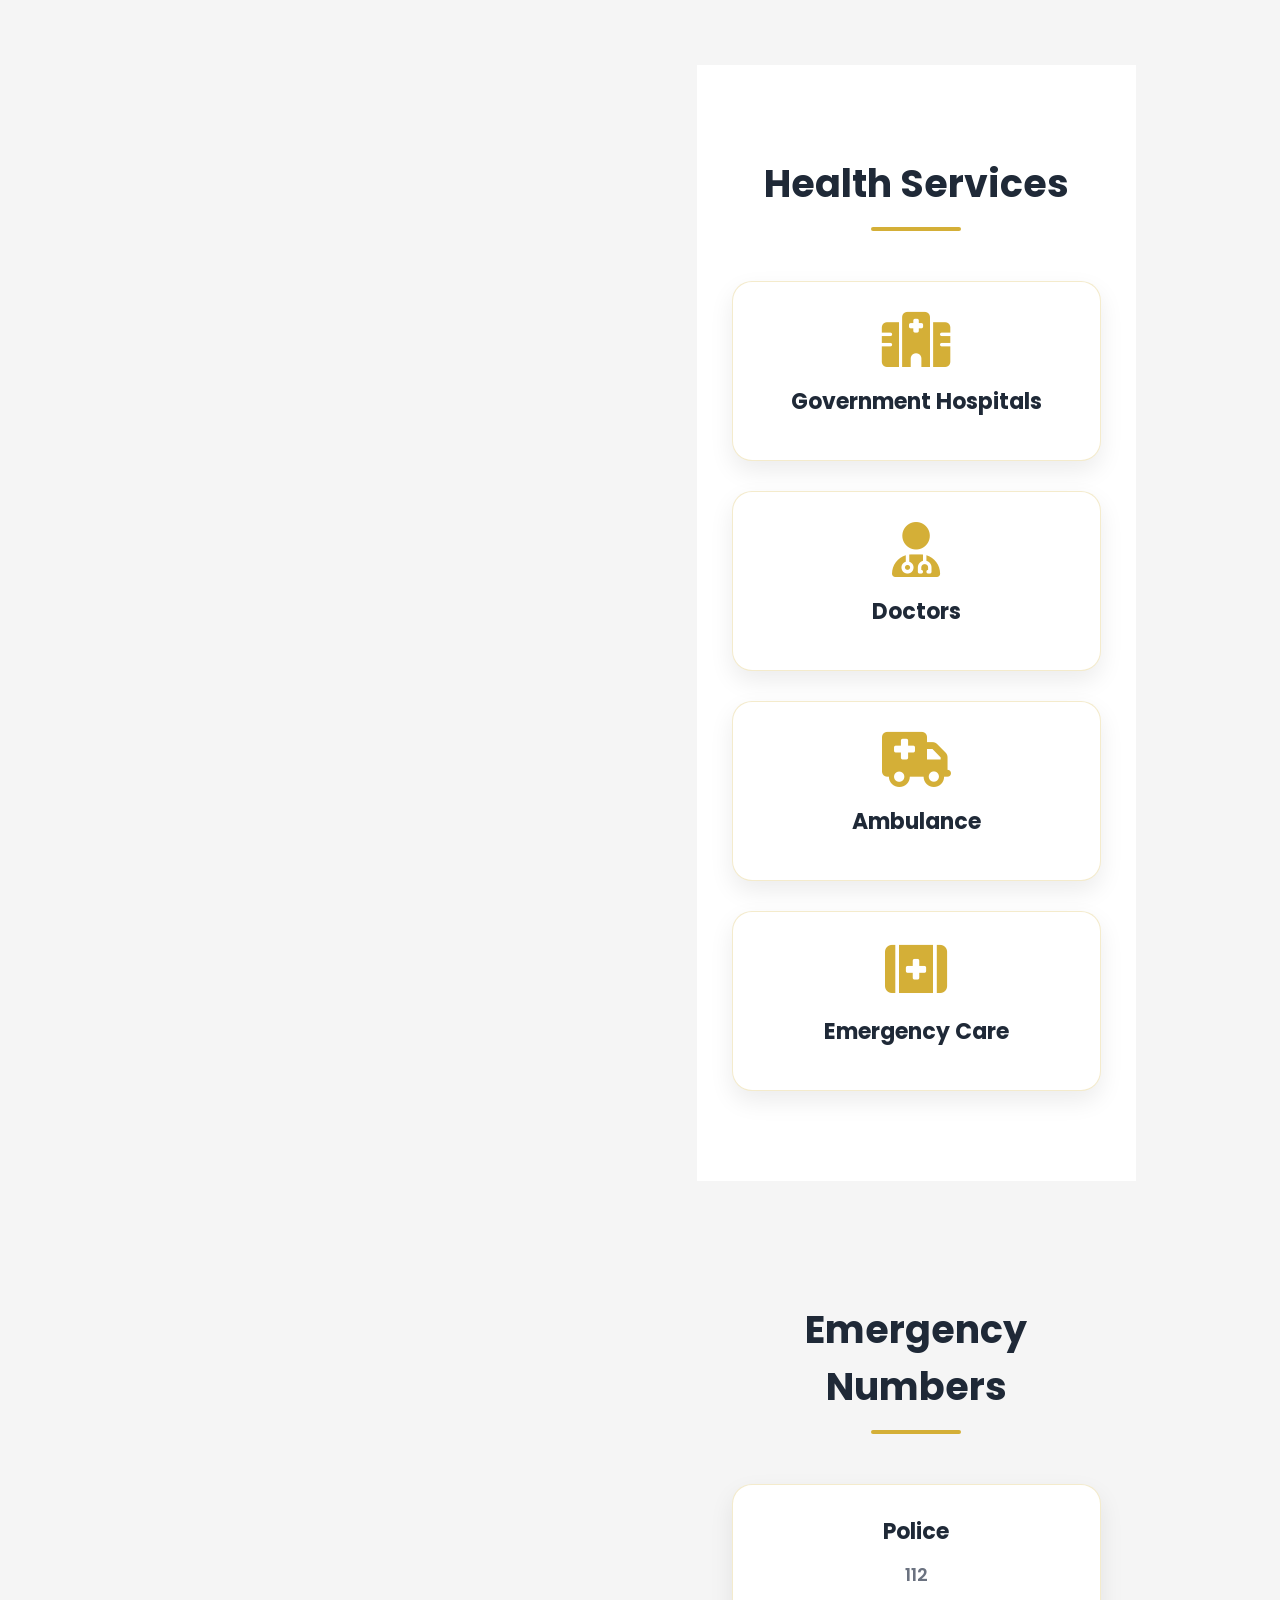
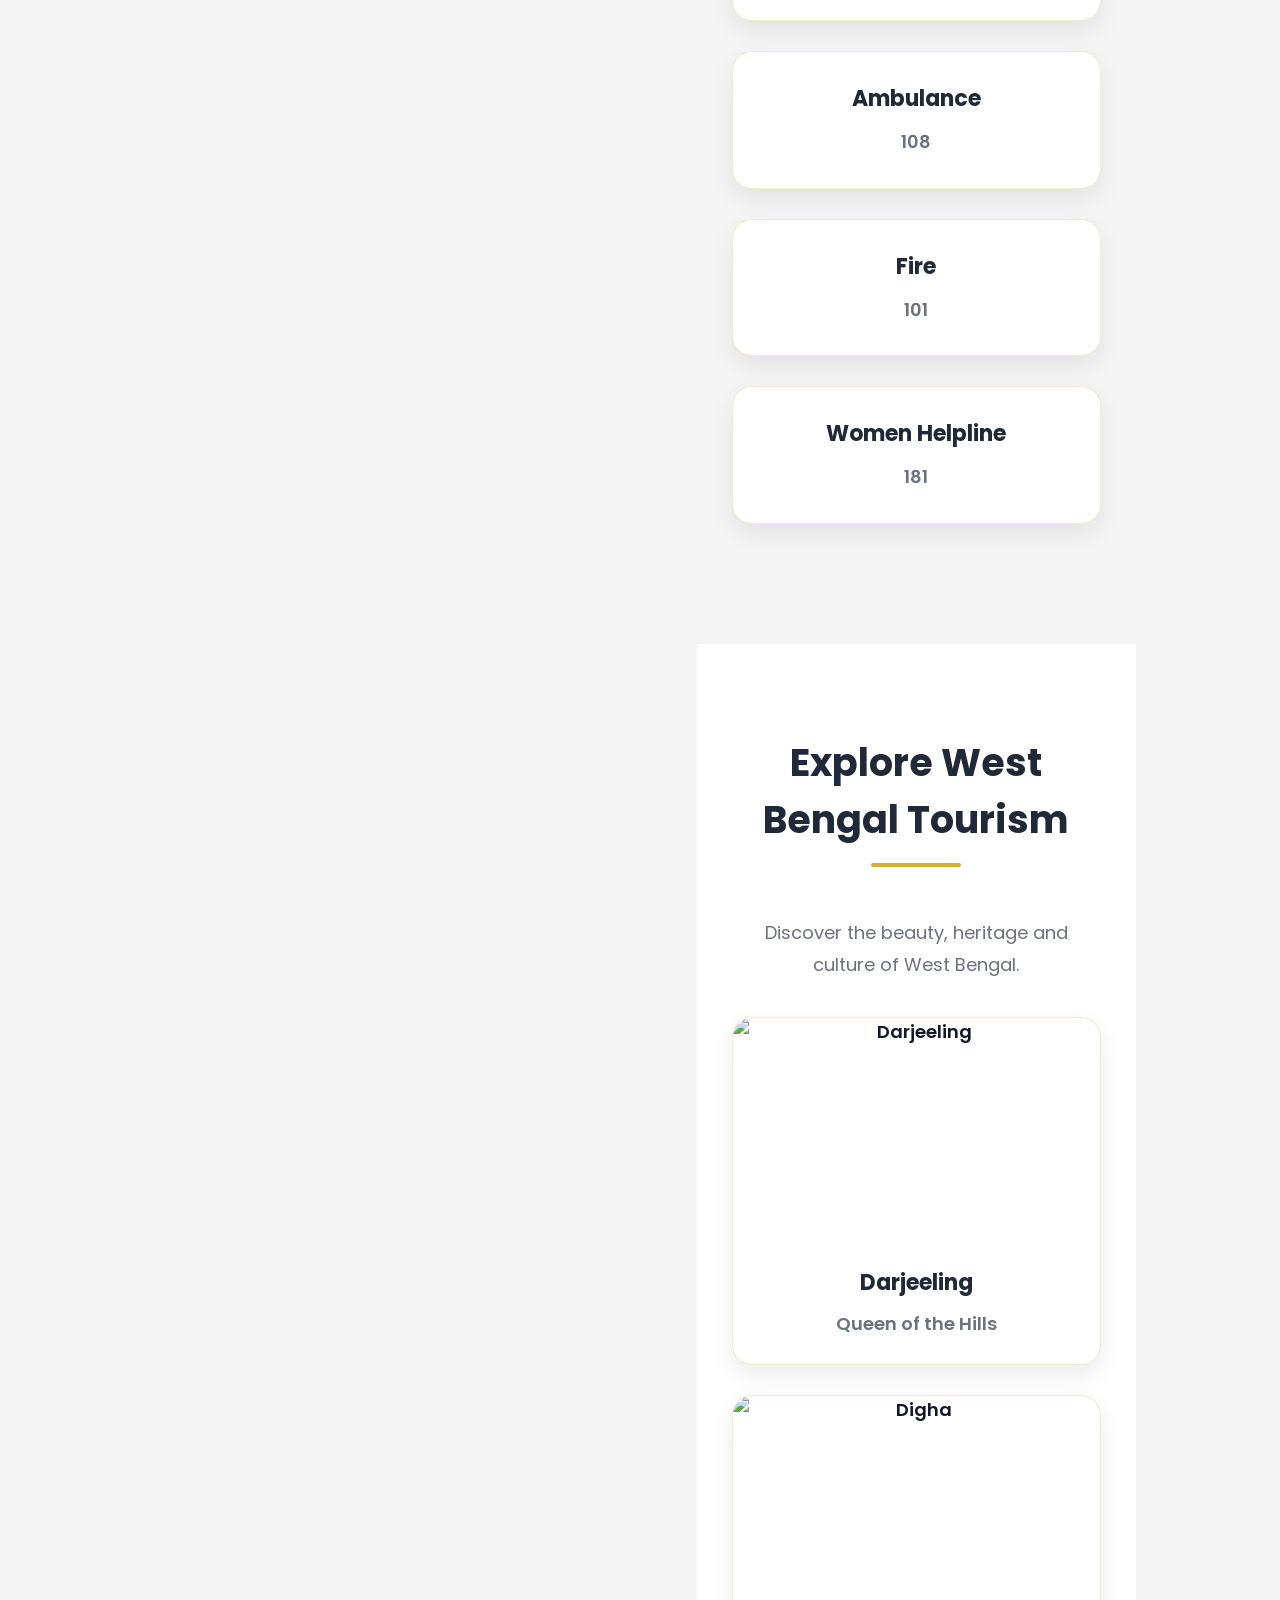
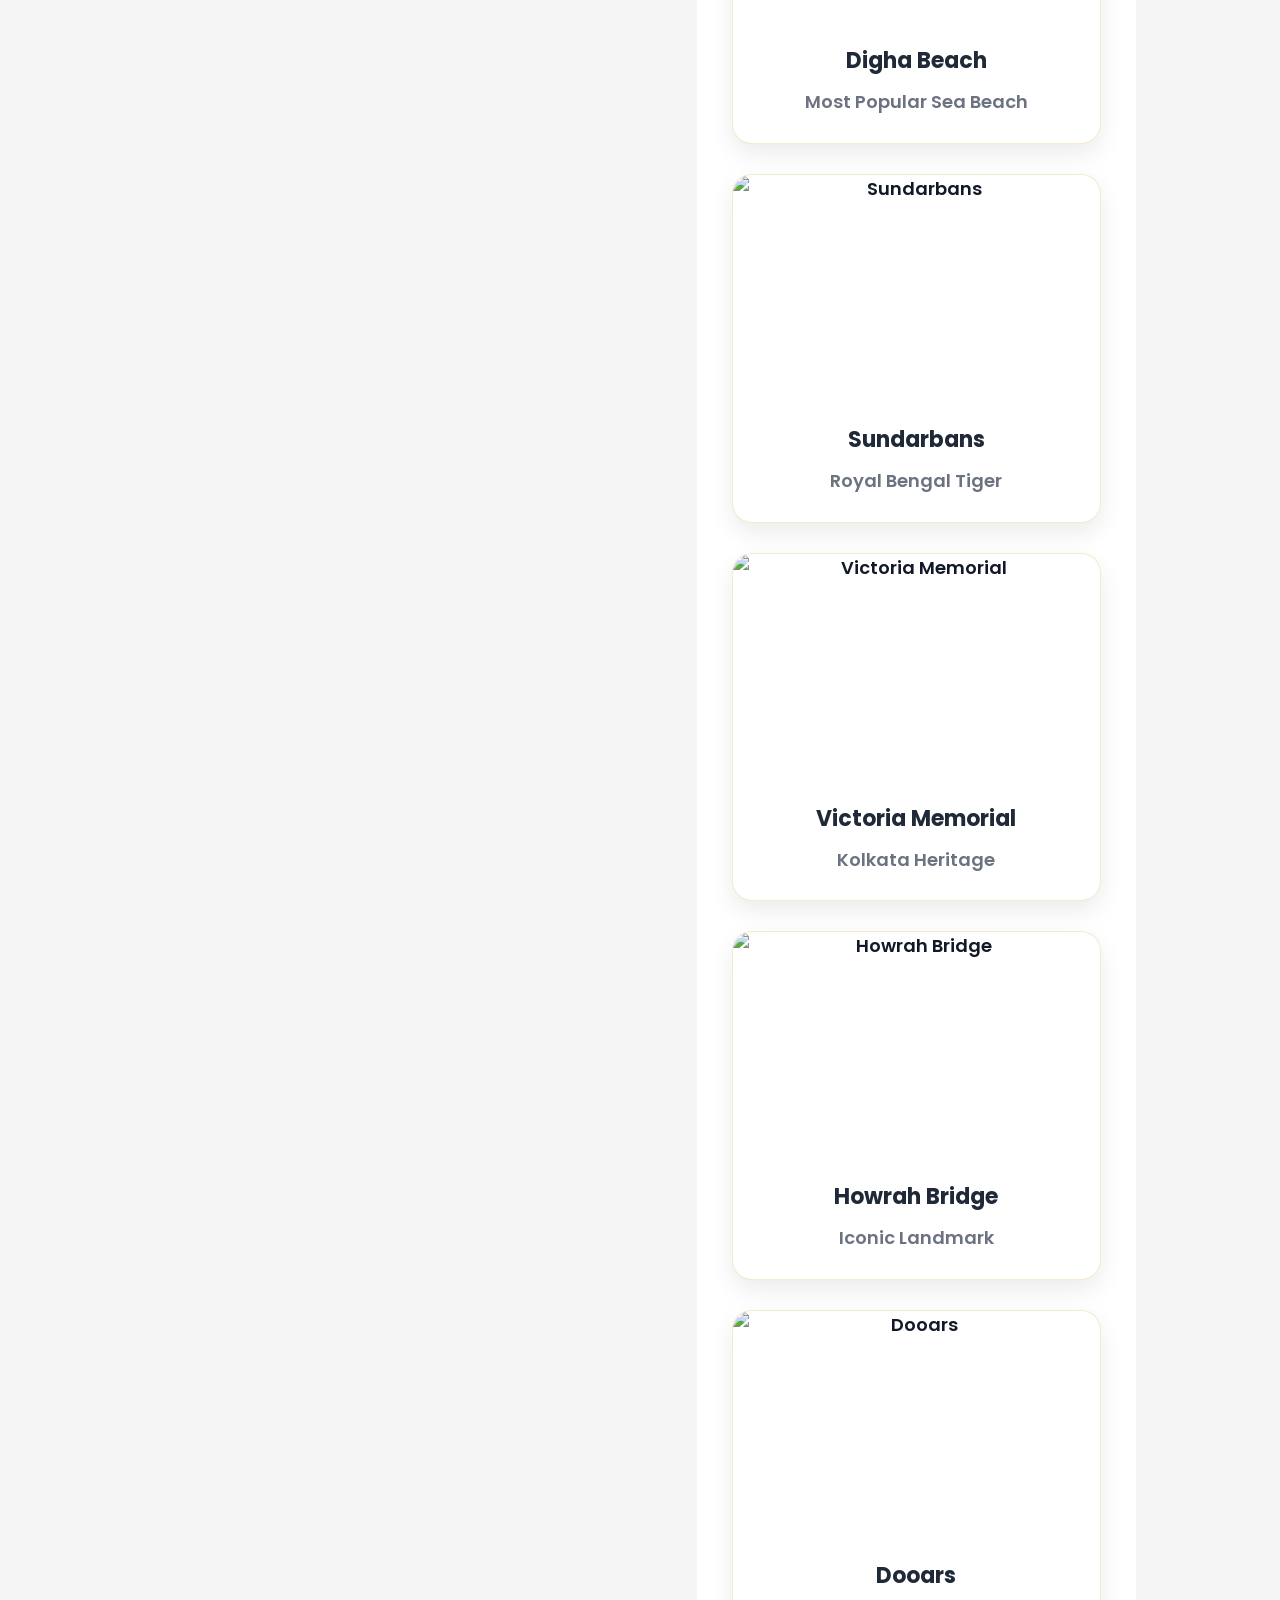
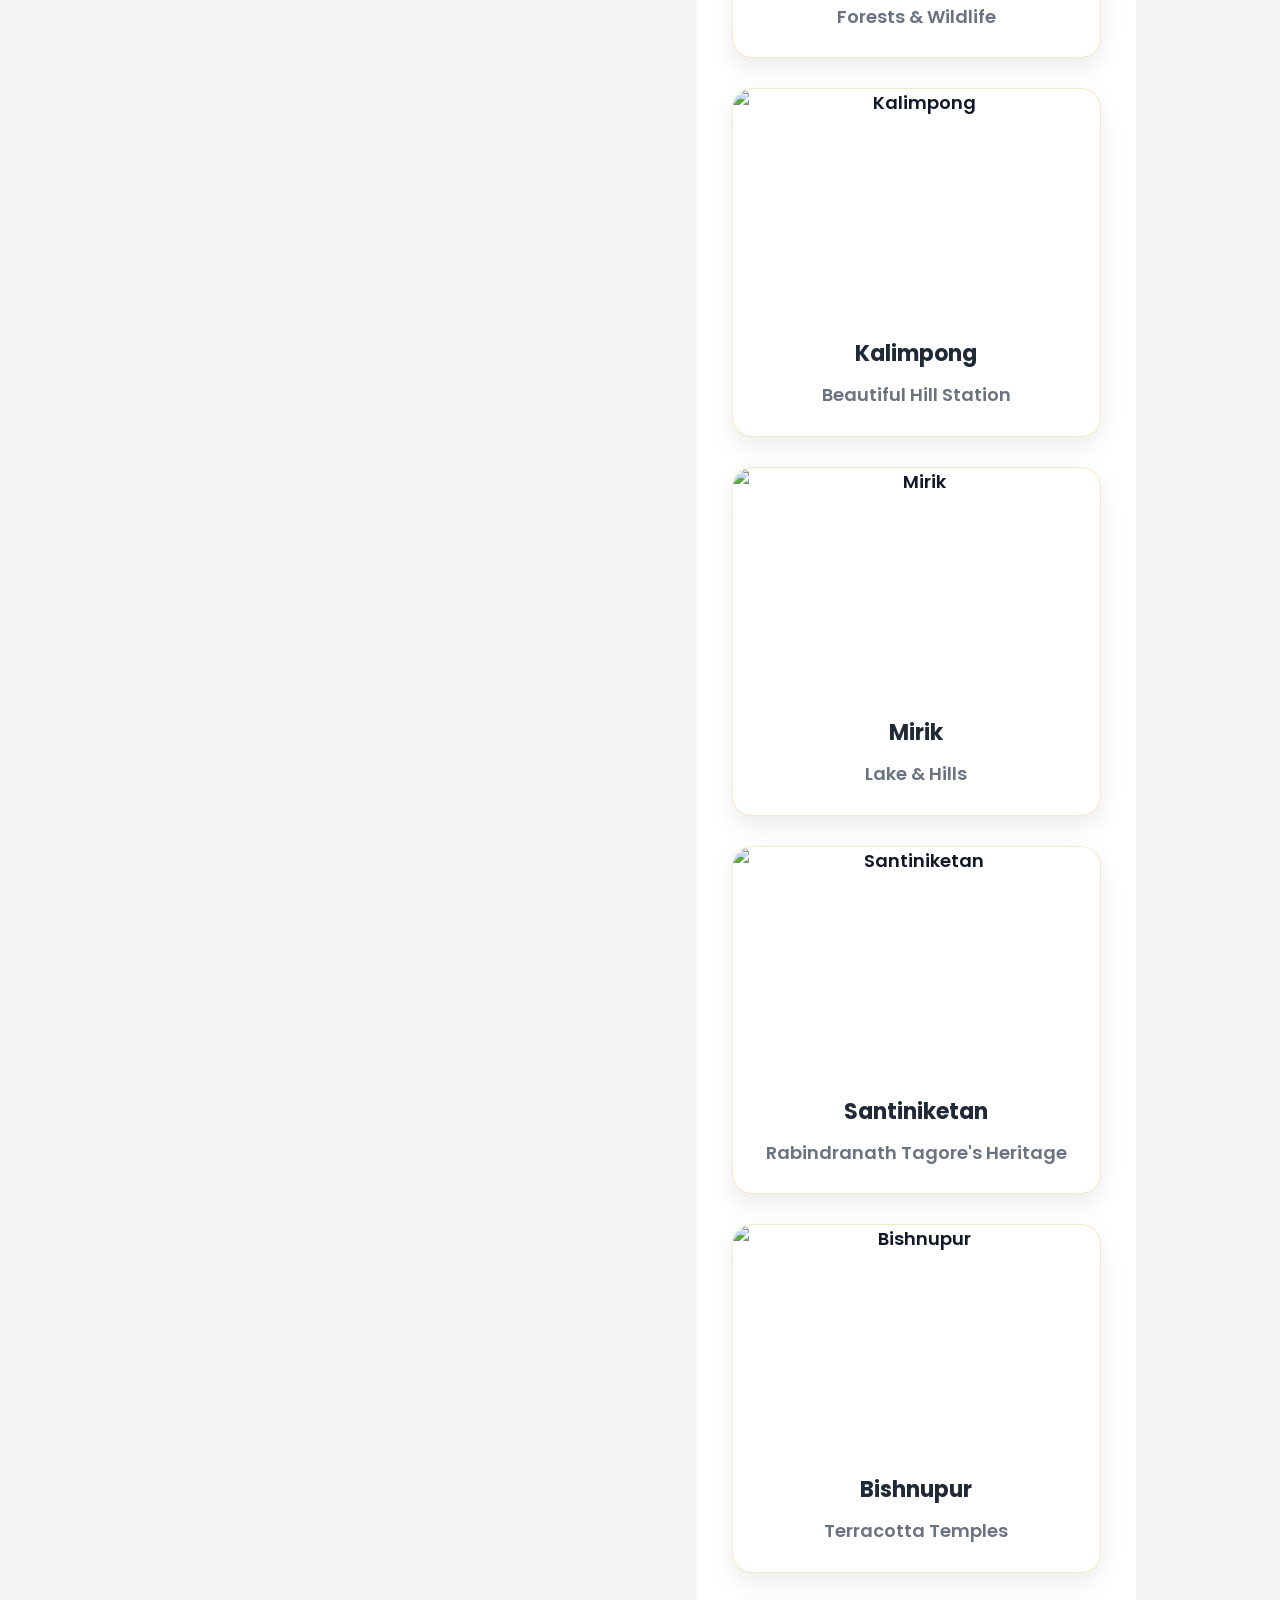
==== commit 12fd2cb2: "Update index.html" ====
--- a/index.html
+++ b/index.html
@@ -50,9 +50,10 @@
 
 </header>
 <section class="hero">
-
-    <img src="images/banner.jpg" class="hero-banner" alt="Banner">
-    <h1>Welcome to West Bengal Information Portal</h1>
+<h1>Welcome to West Bengal Information Portal</h1>
+    
+ <img src="images/banner.jpg" class="hero-banner" alt="Banner">
+
 
     <div class="overlay">
     </div>
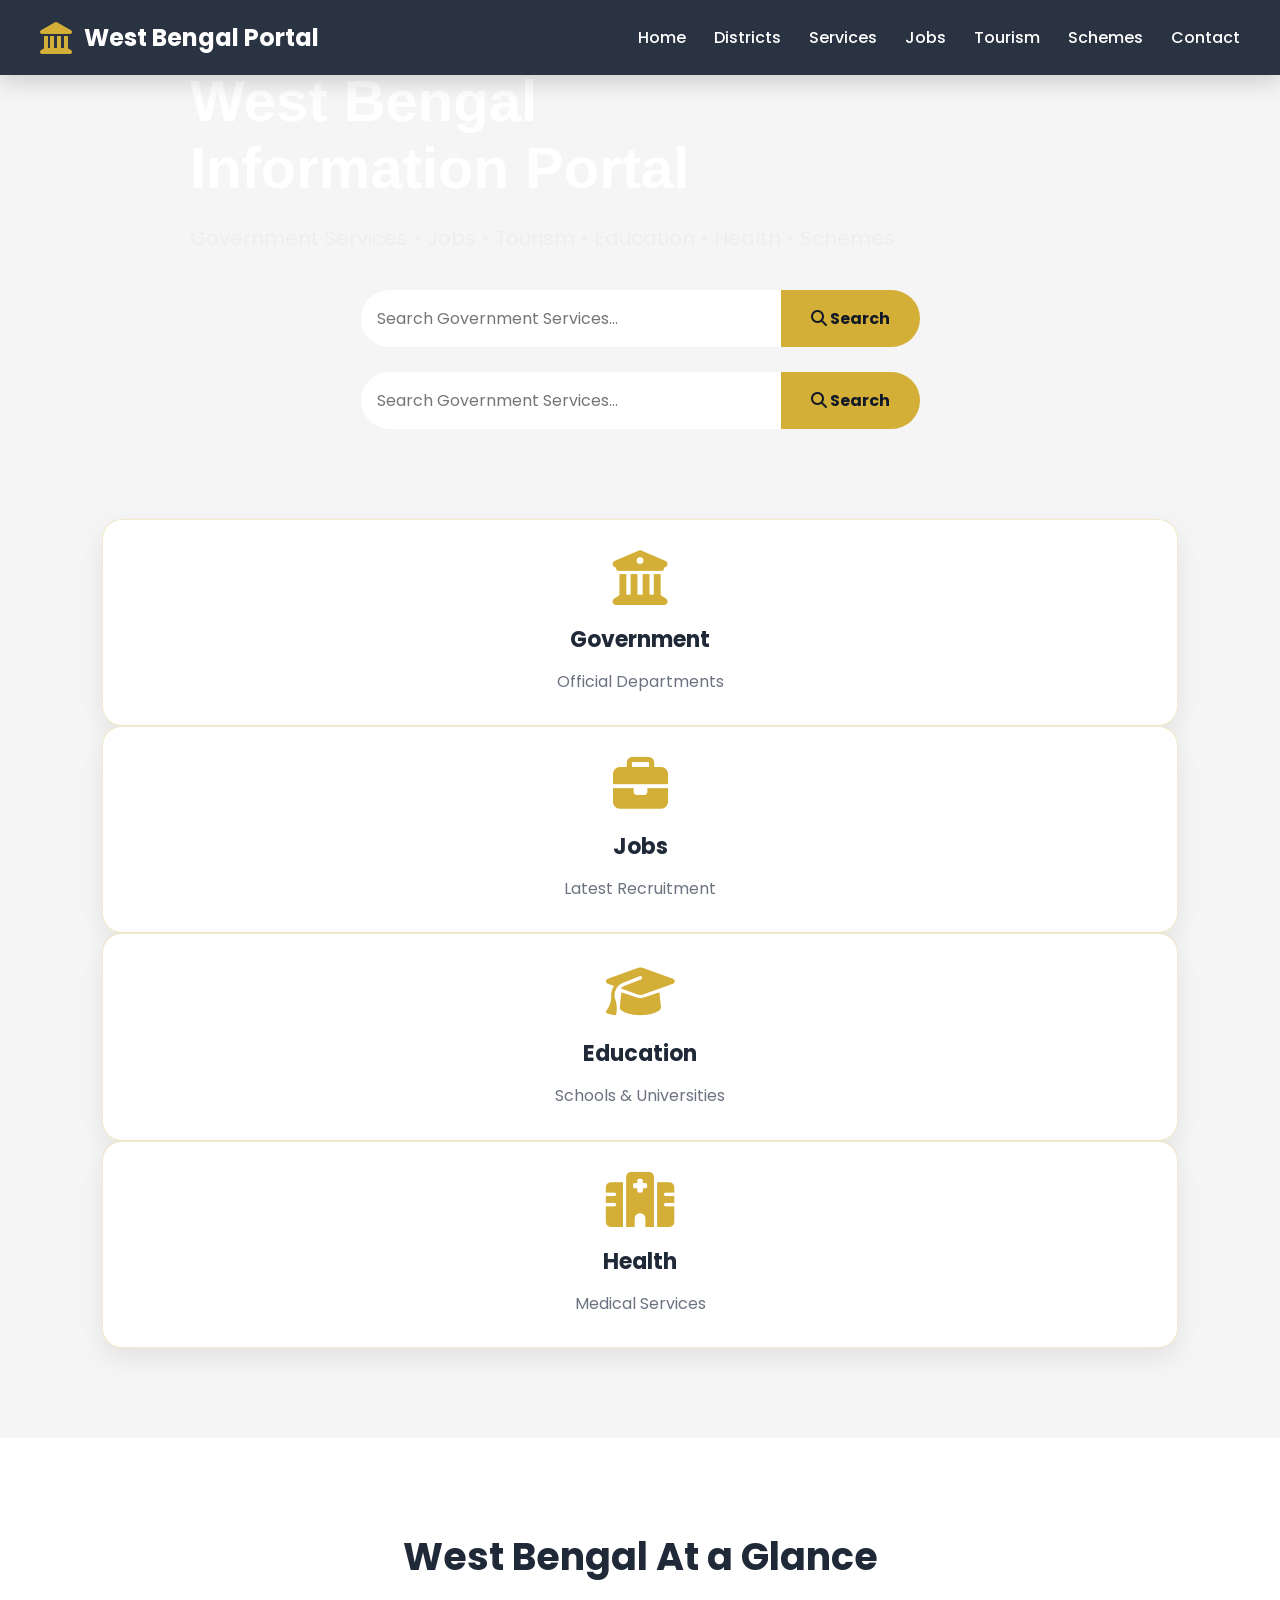
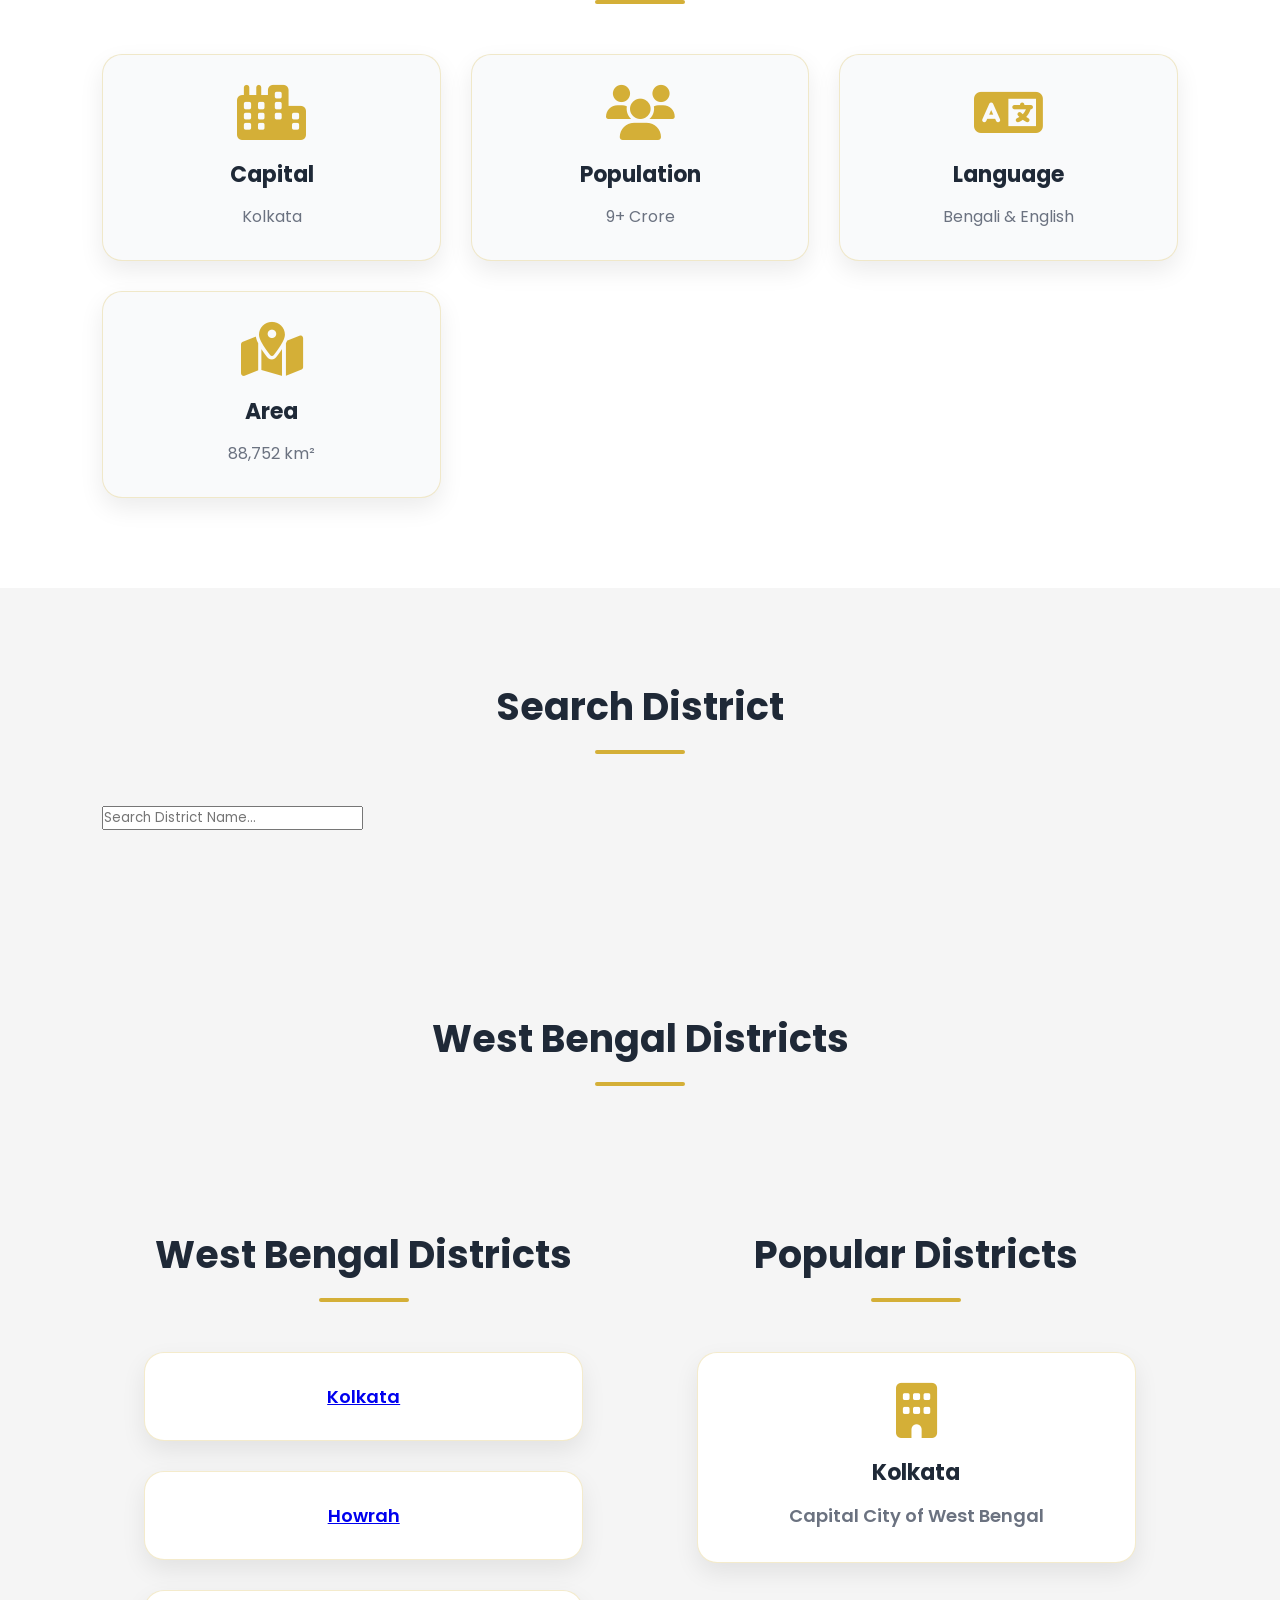
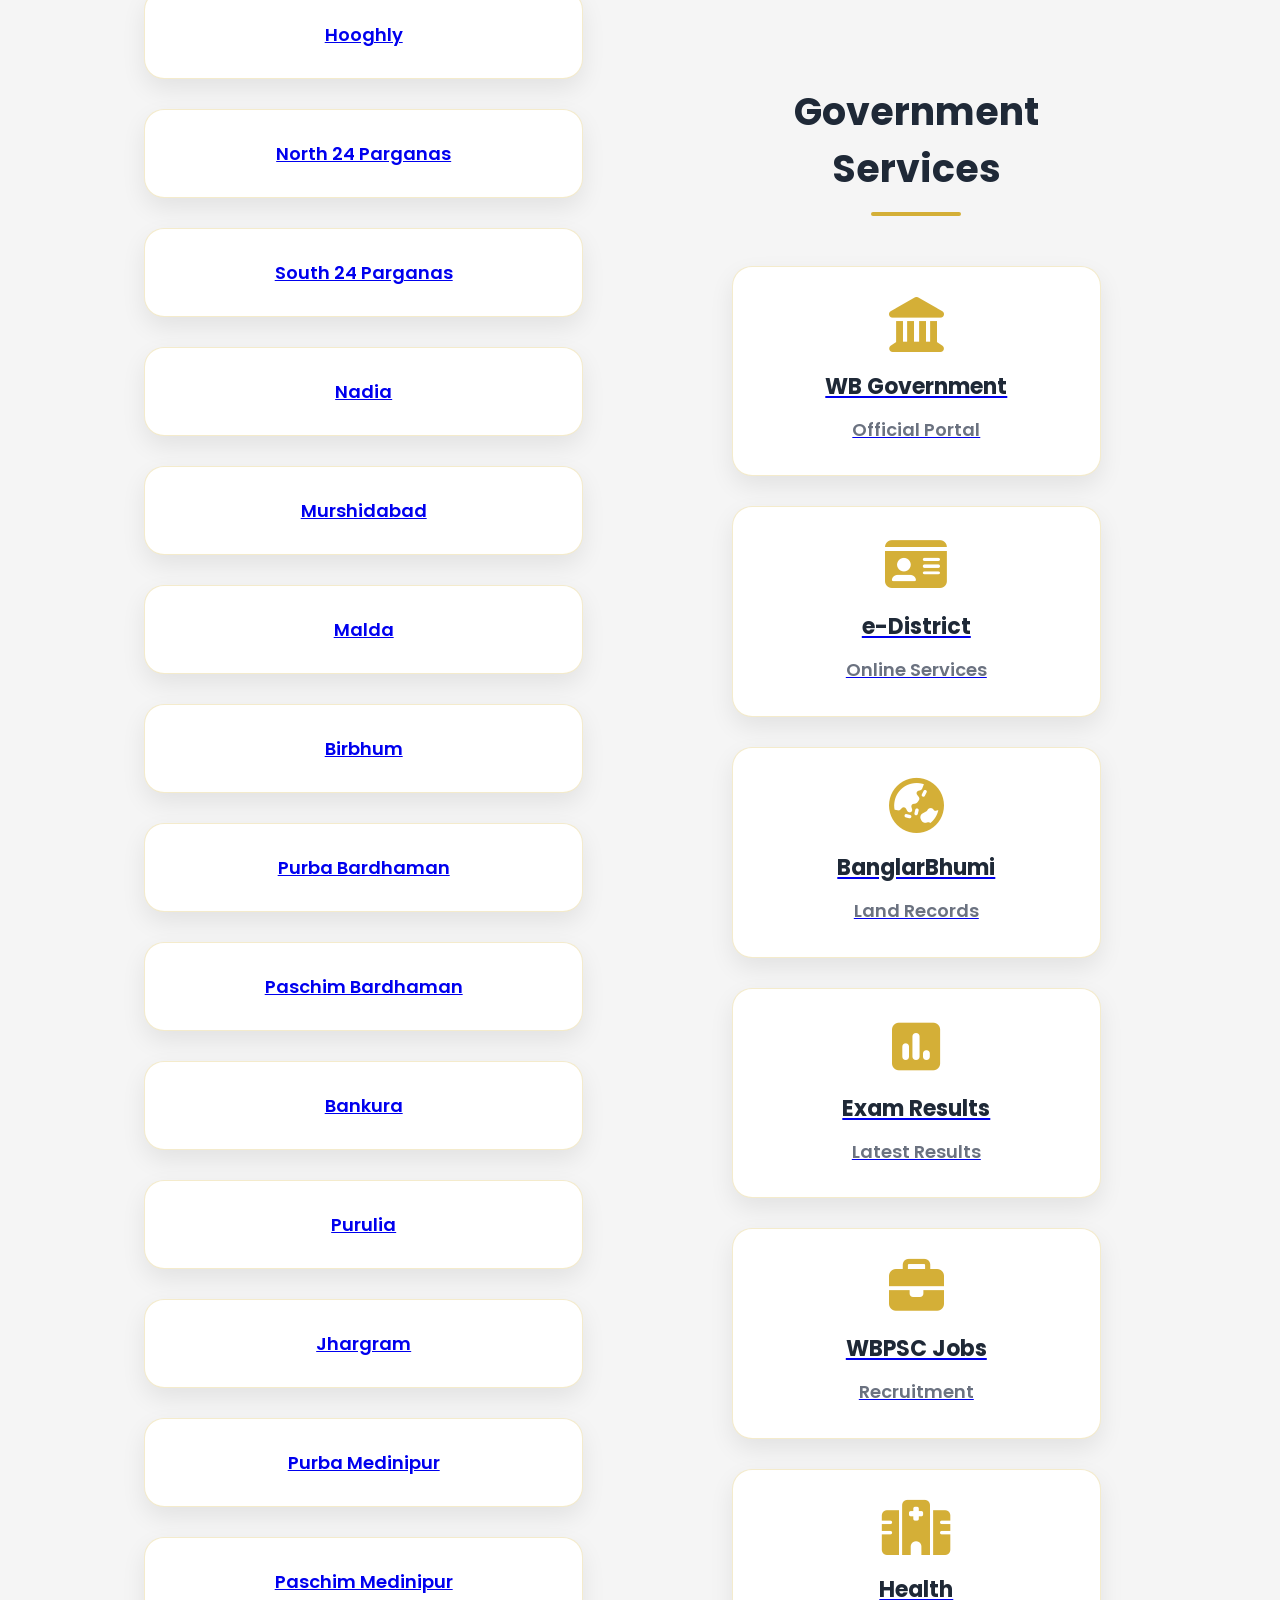
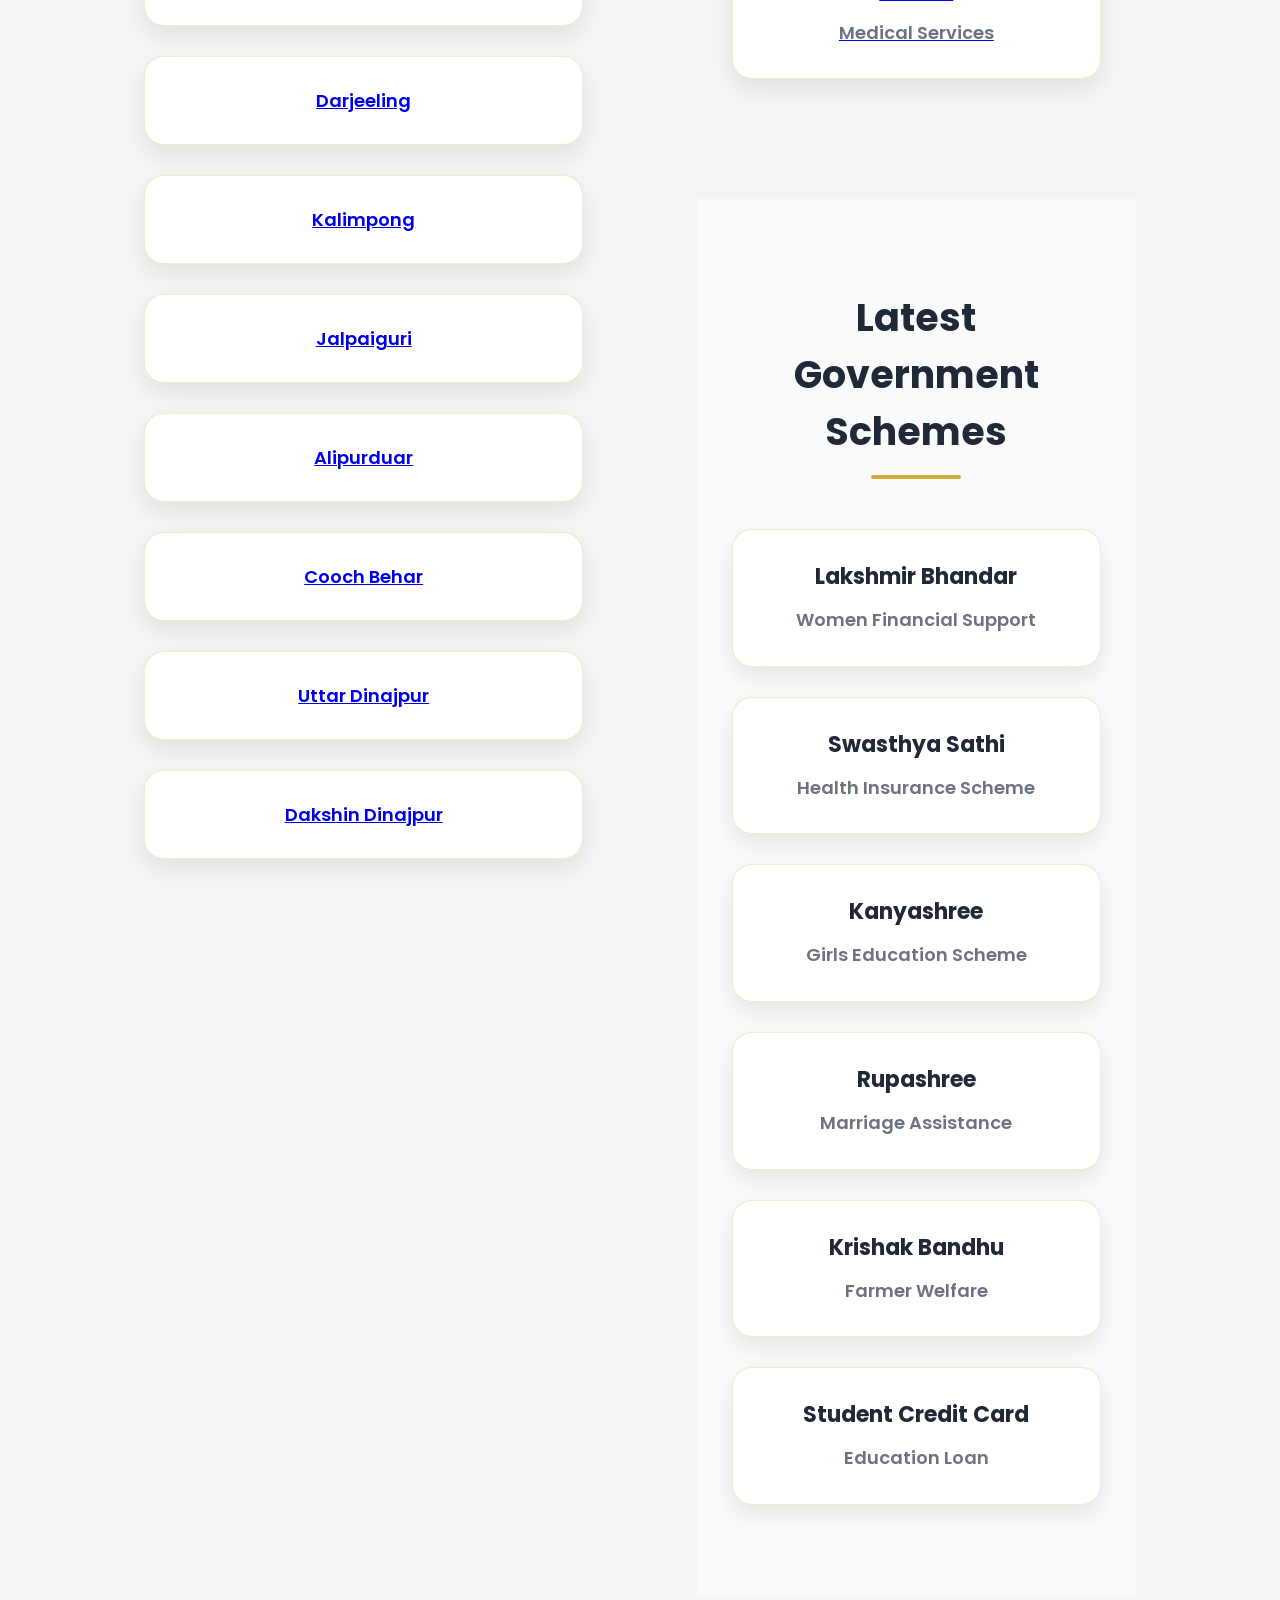
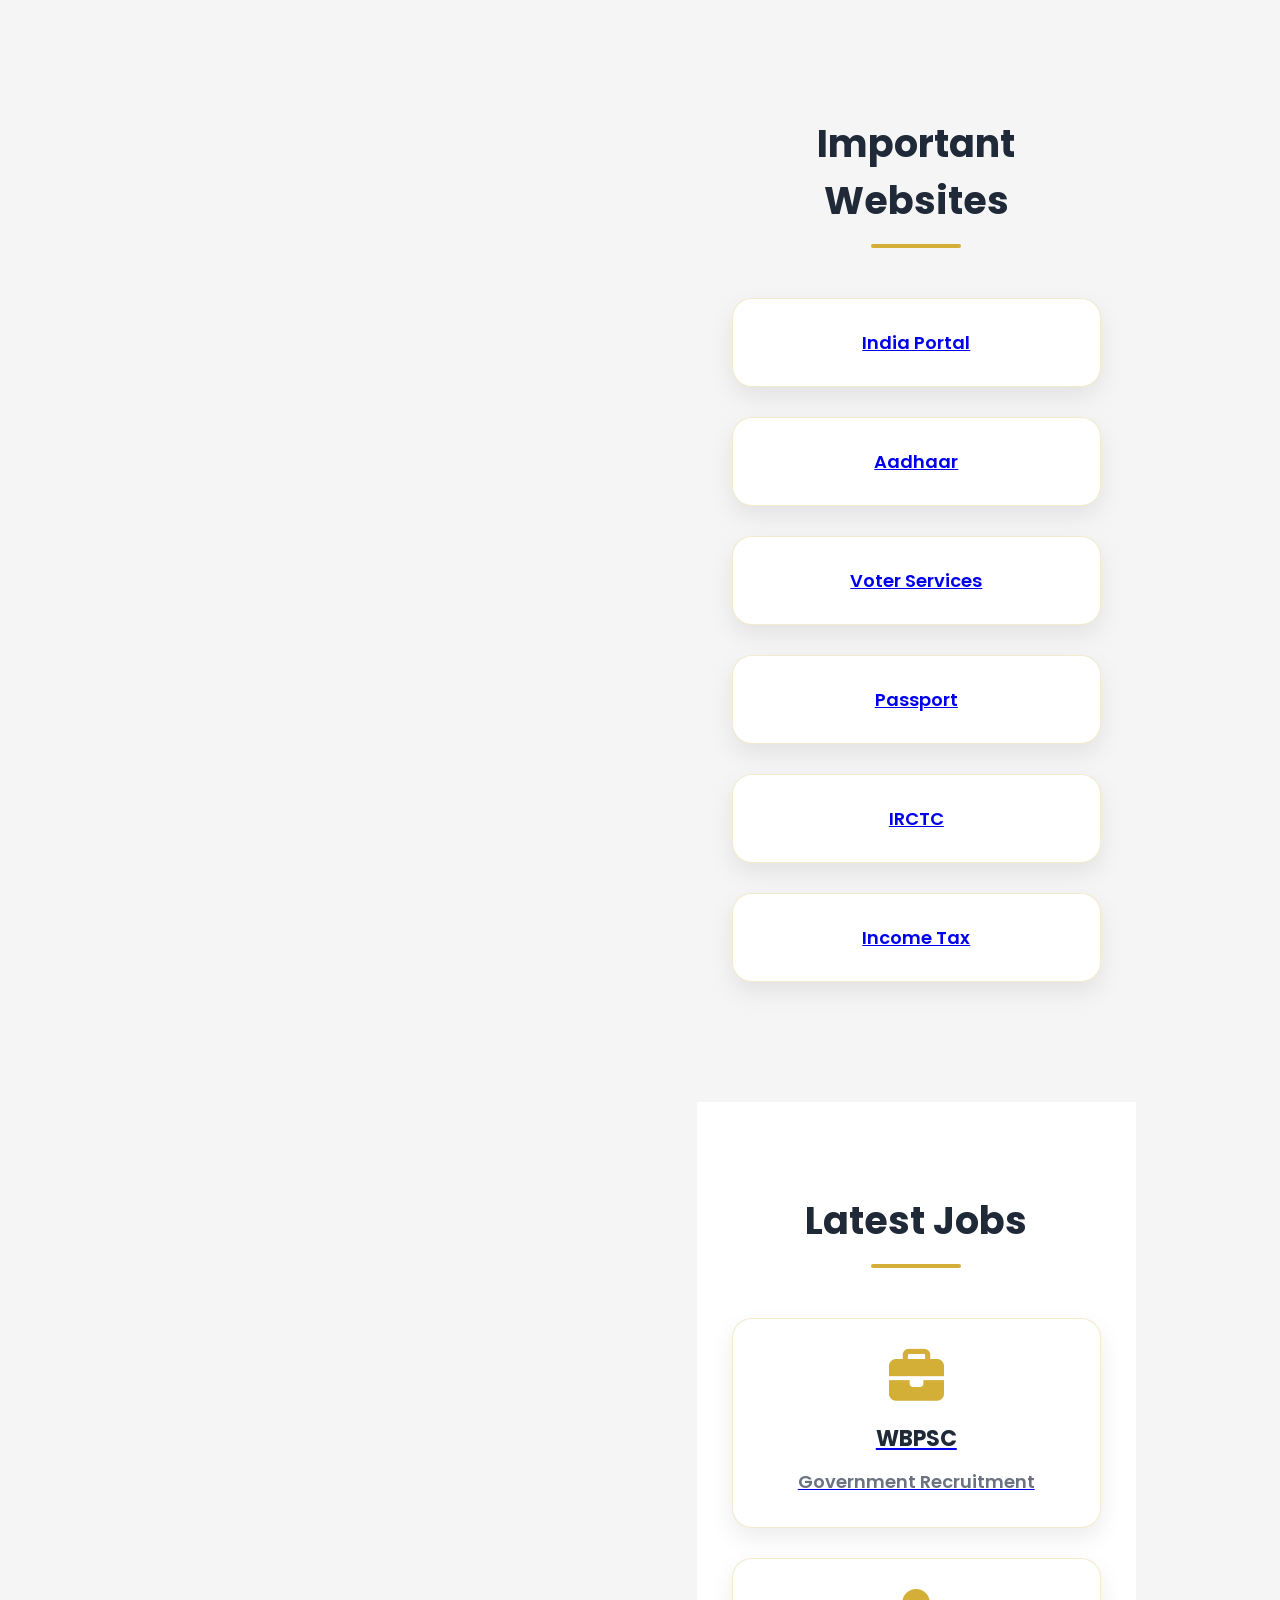
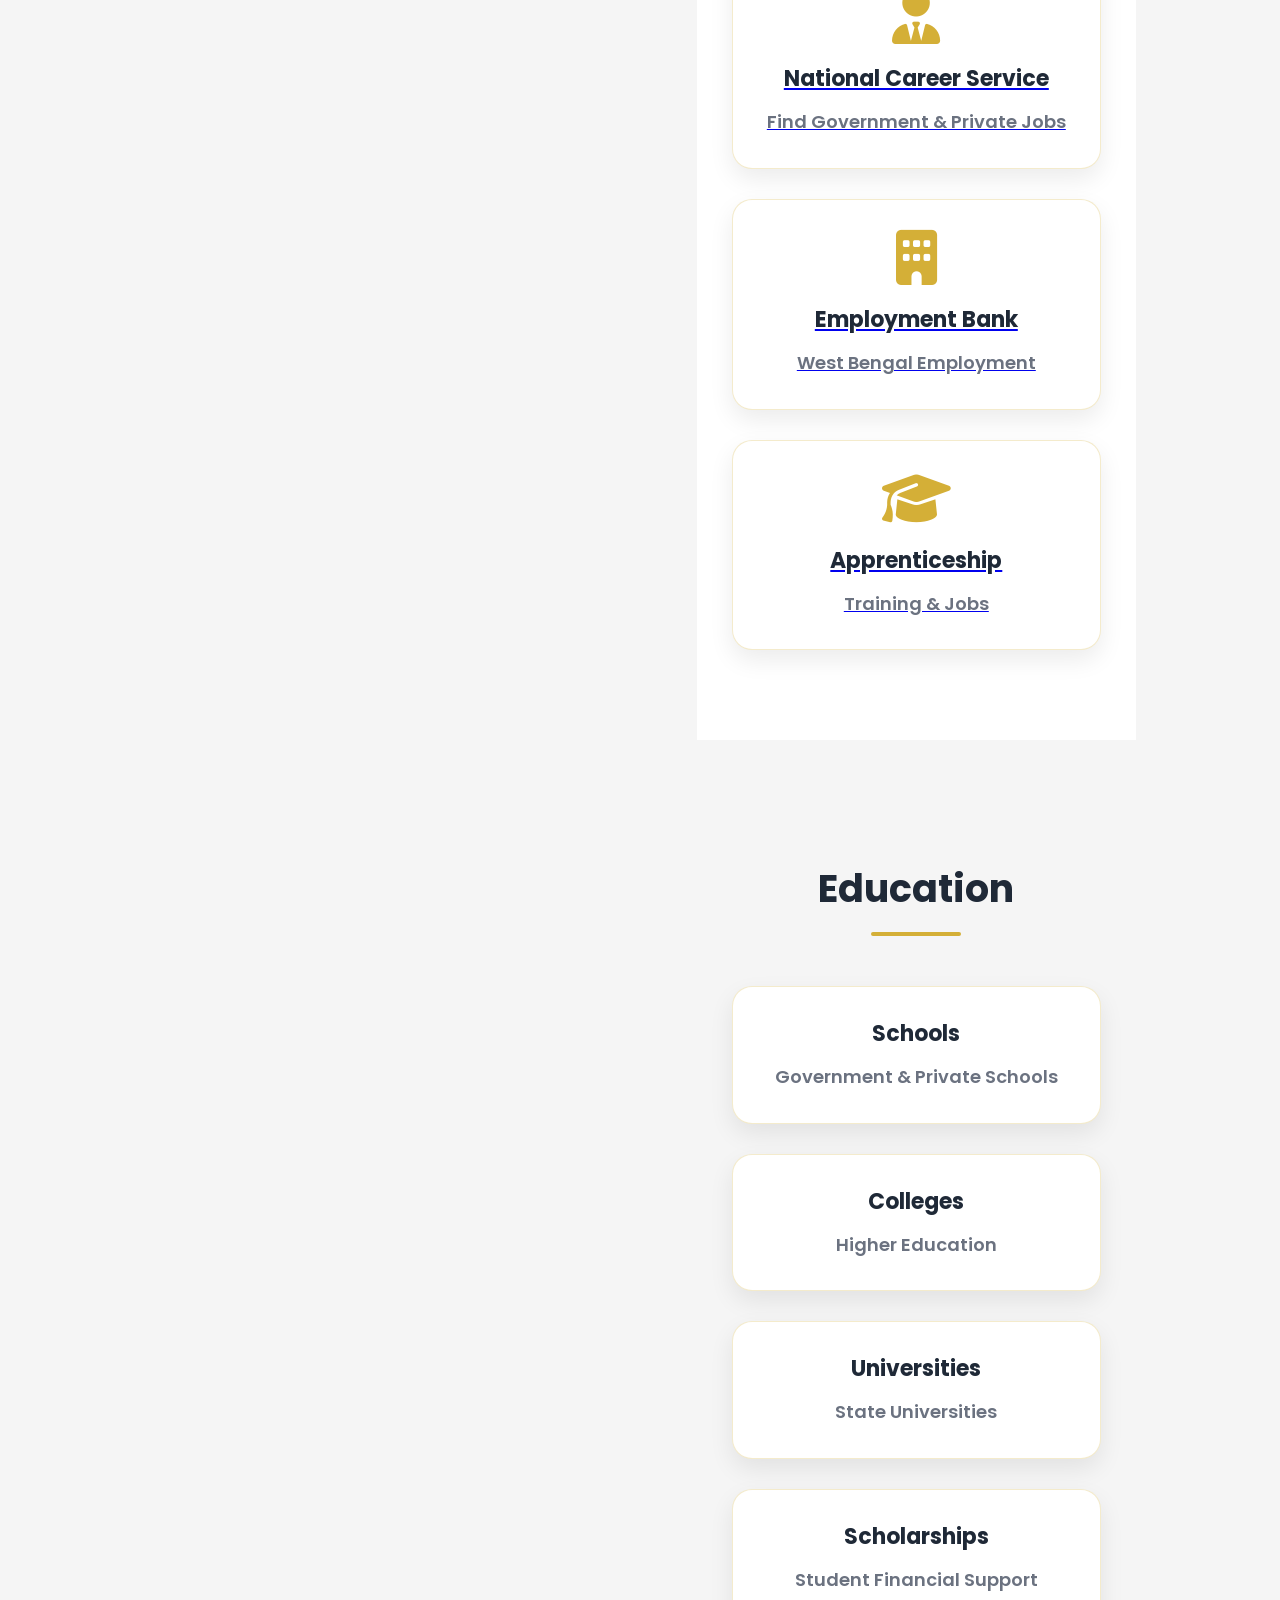
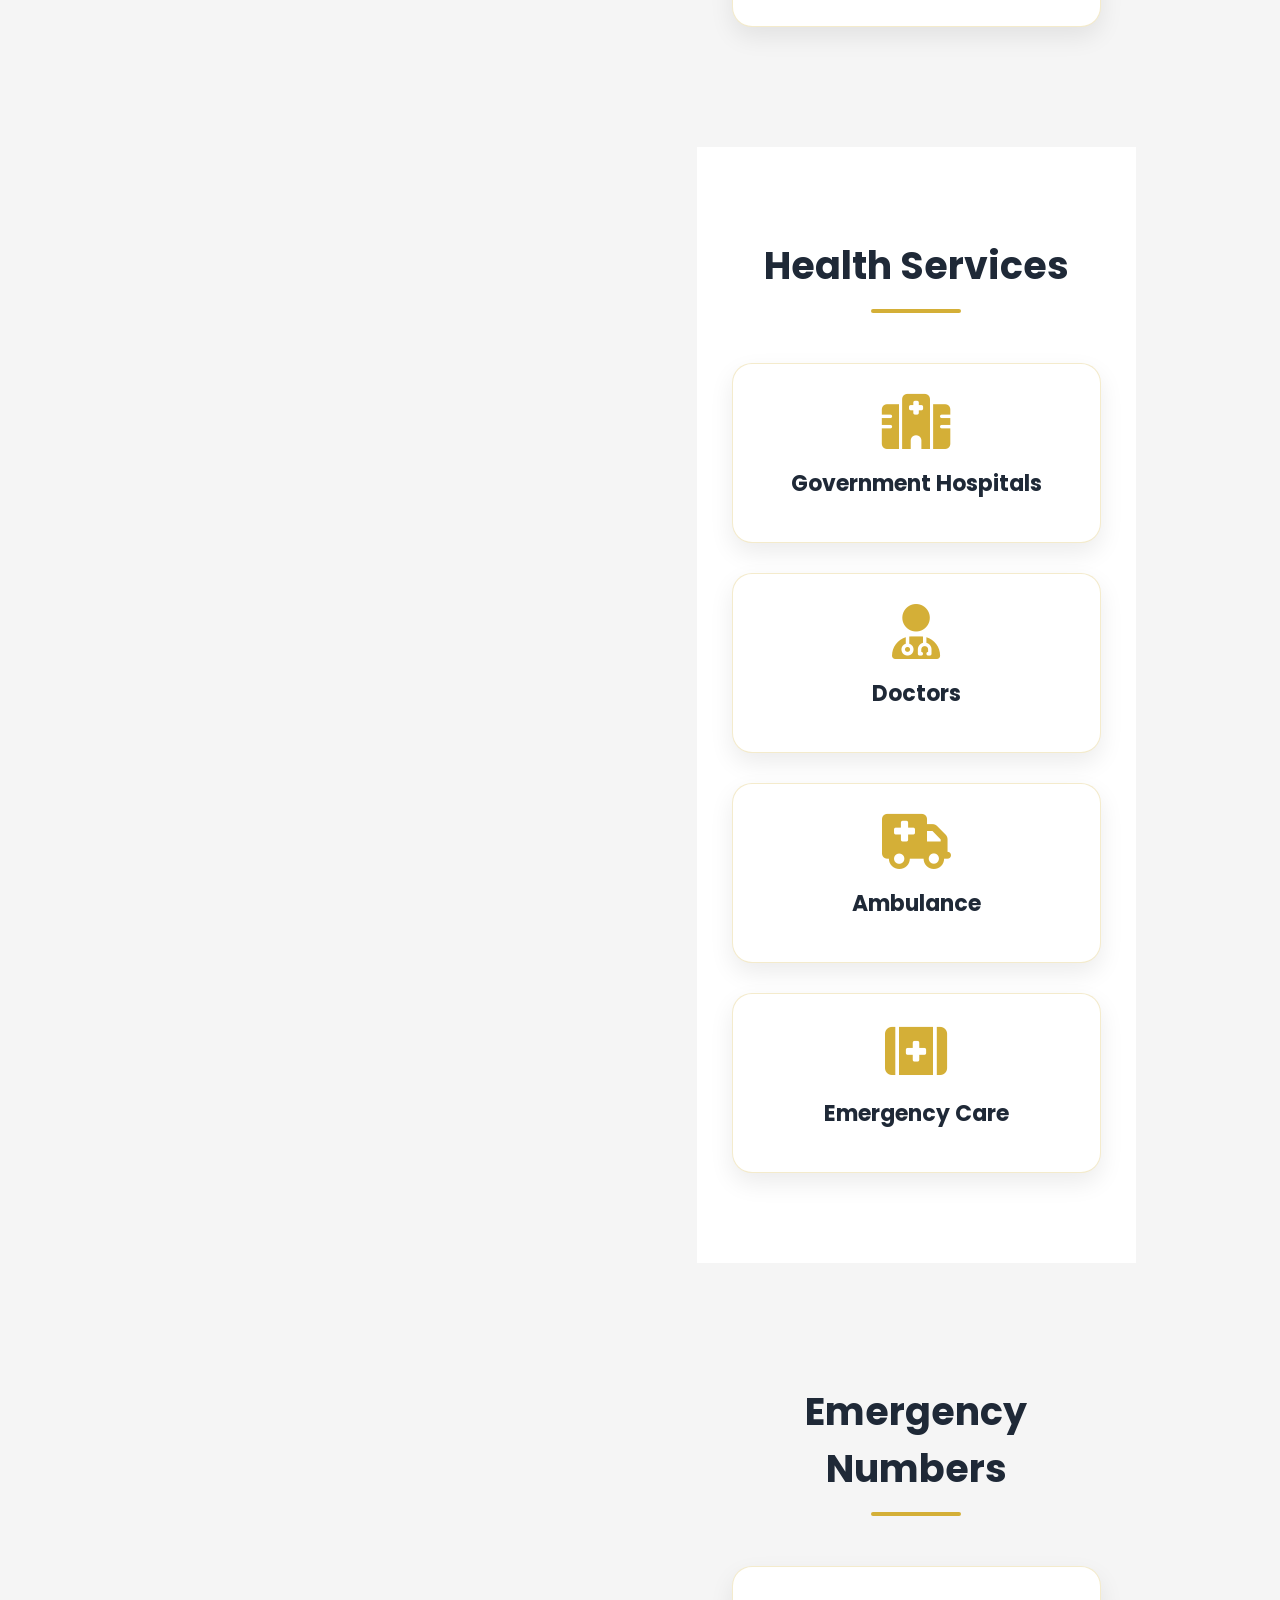
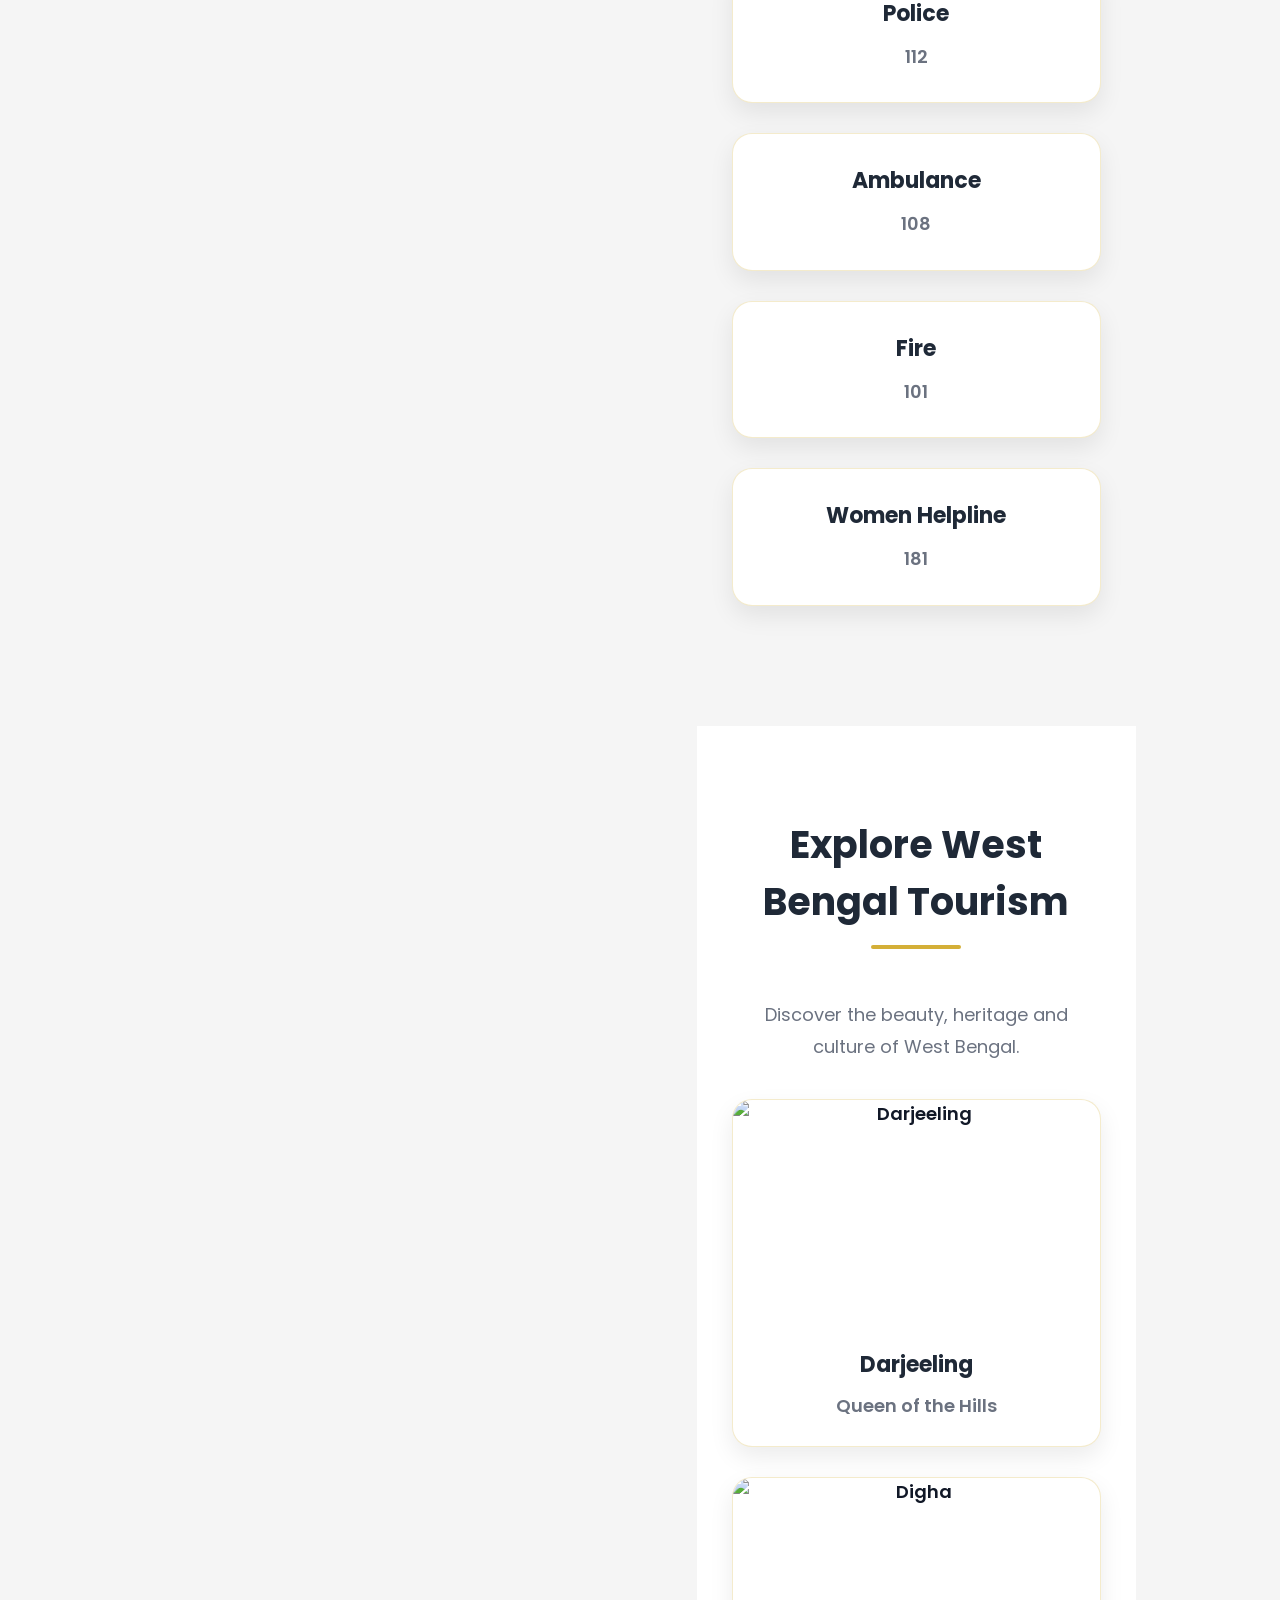
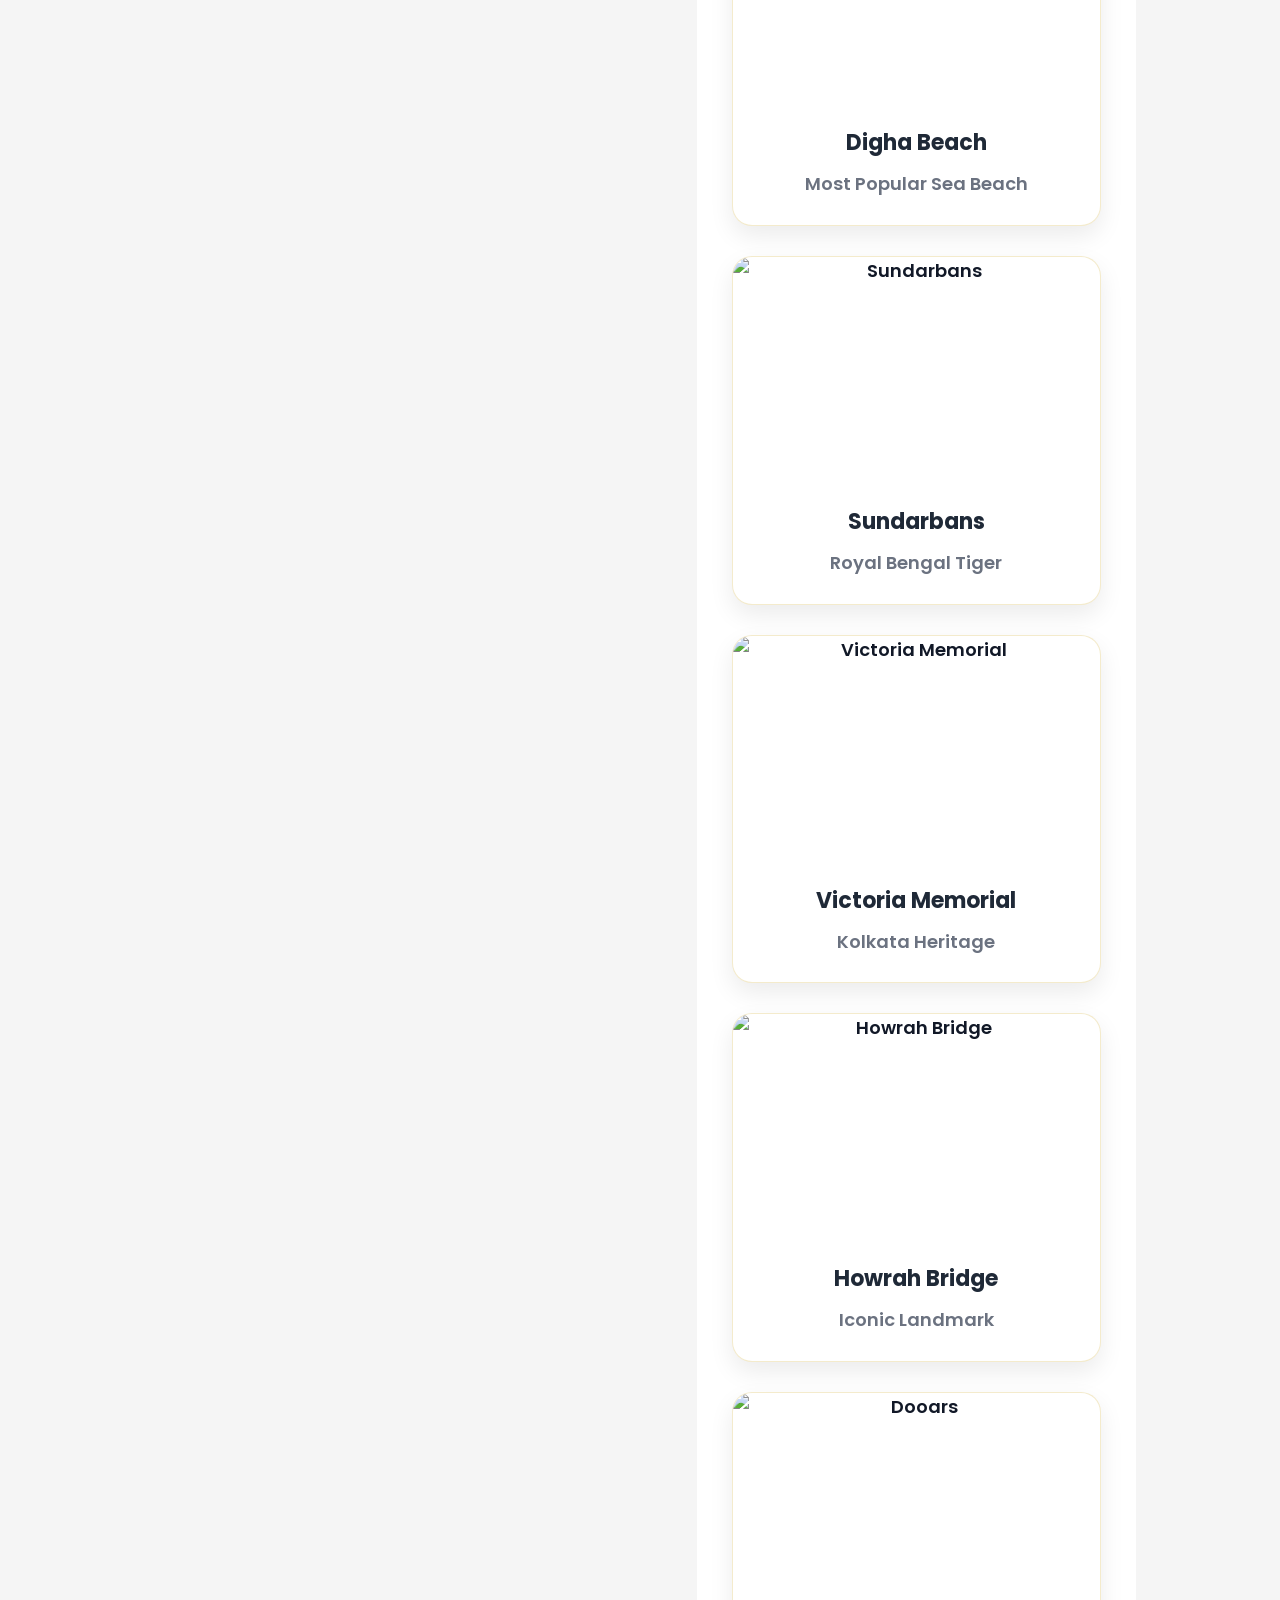
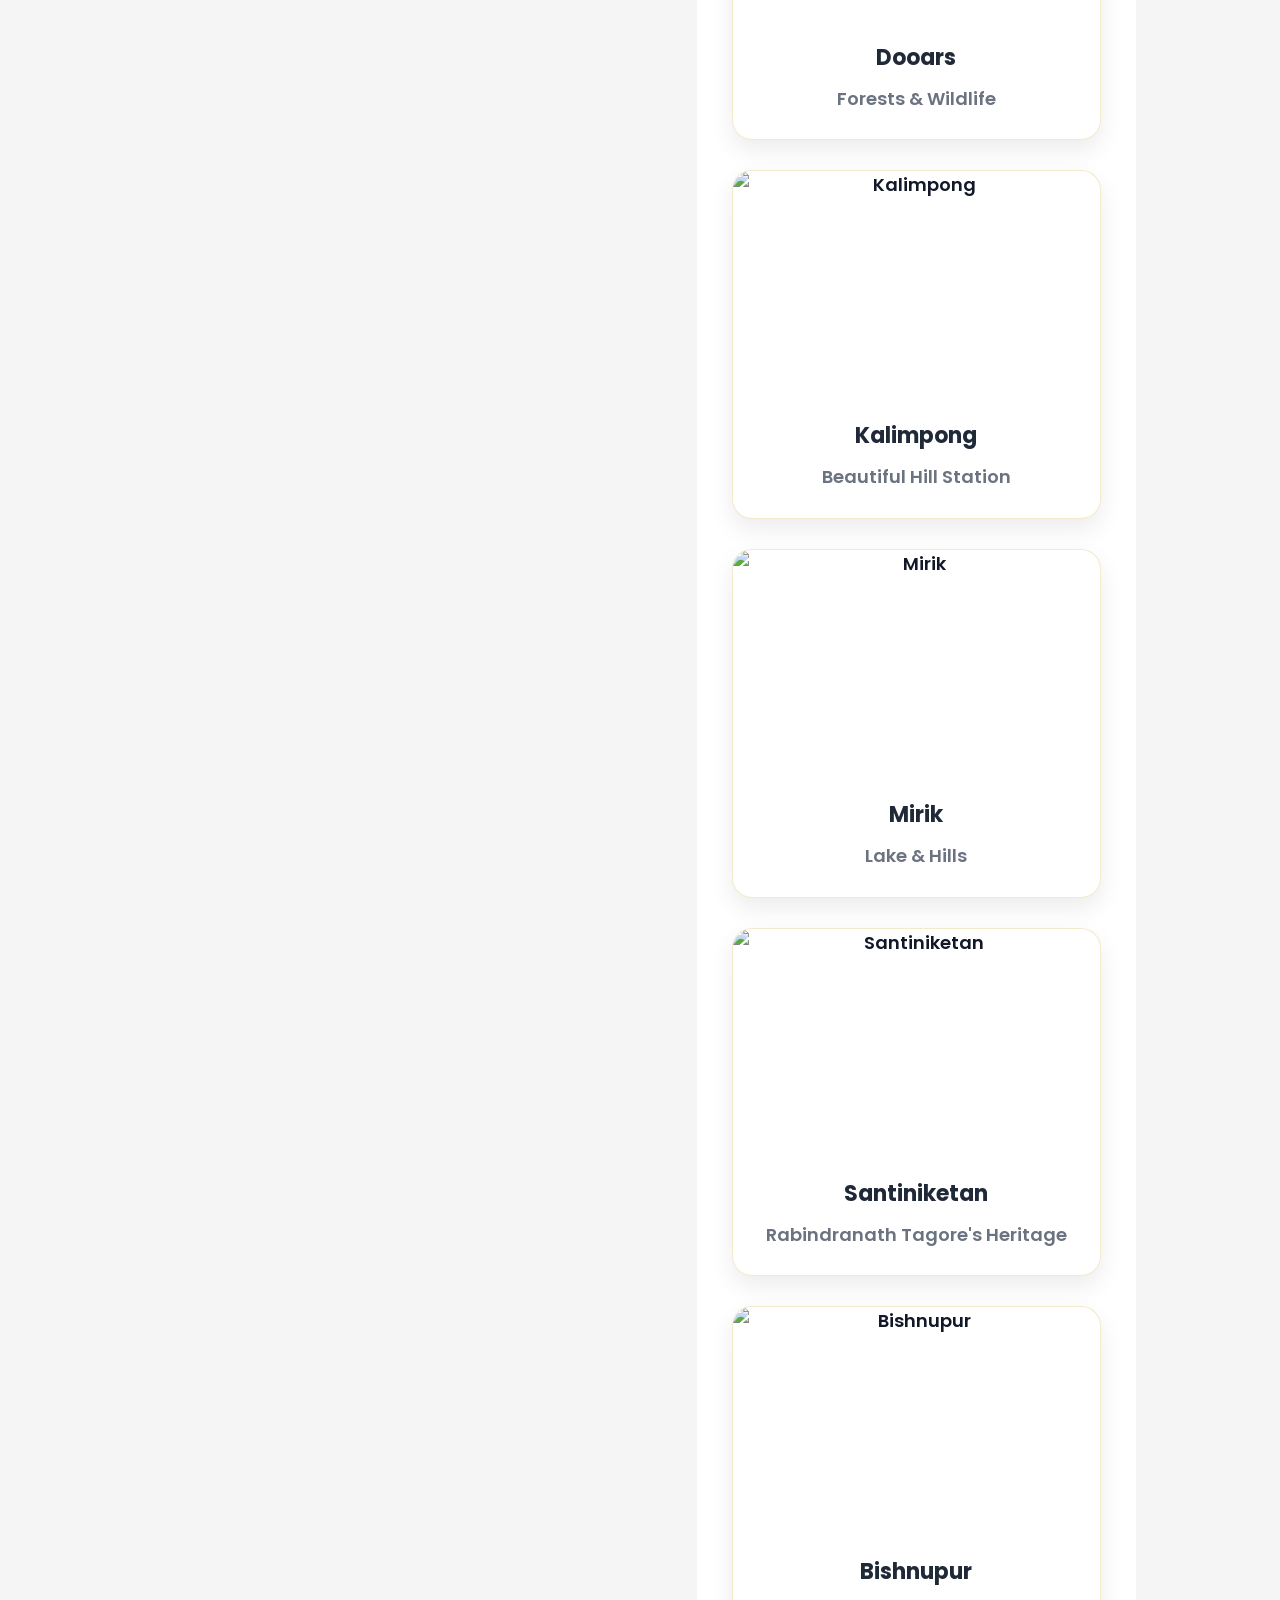
==== commit ed7cc085: "Update index.html" ====
--- a/index.html
+++ b/index.html
@@ -49,25 +49,26 @@
 </nav>
 
 </header>
-<section class="hero">
-<h1>Welcome to West Bengal Information Portal</h1>
-    
- <img src="images/banner.jpg" class="hero-banner" alt="Banner">
-
-
-    <div class="overlay">
+<div class="overlay">
+
+    <h1>Welcome to <br>West Bengal <br>Information Portal</h1>
+
+    <p>
+        Government Services • Jobs • Tourism • Education • Health • Schemes
+    </p>
+
+    <div class="search-box">
+        <input
+            type="text"
+            placeholder="Search Government Services...">
+
+        <button>
+            <i class="fa-solid fa-magnifying-glass"></i>
+            Search
+        </button>
     </div>
 
-    </section>
-
-
-
-
-<p>
-
-Government Services • Jobs • Tourism • Education • Health • Schemes
-
-</p>
+</div>
 
 <div class="search-box">
 
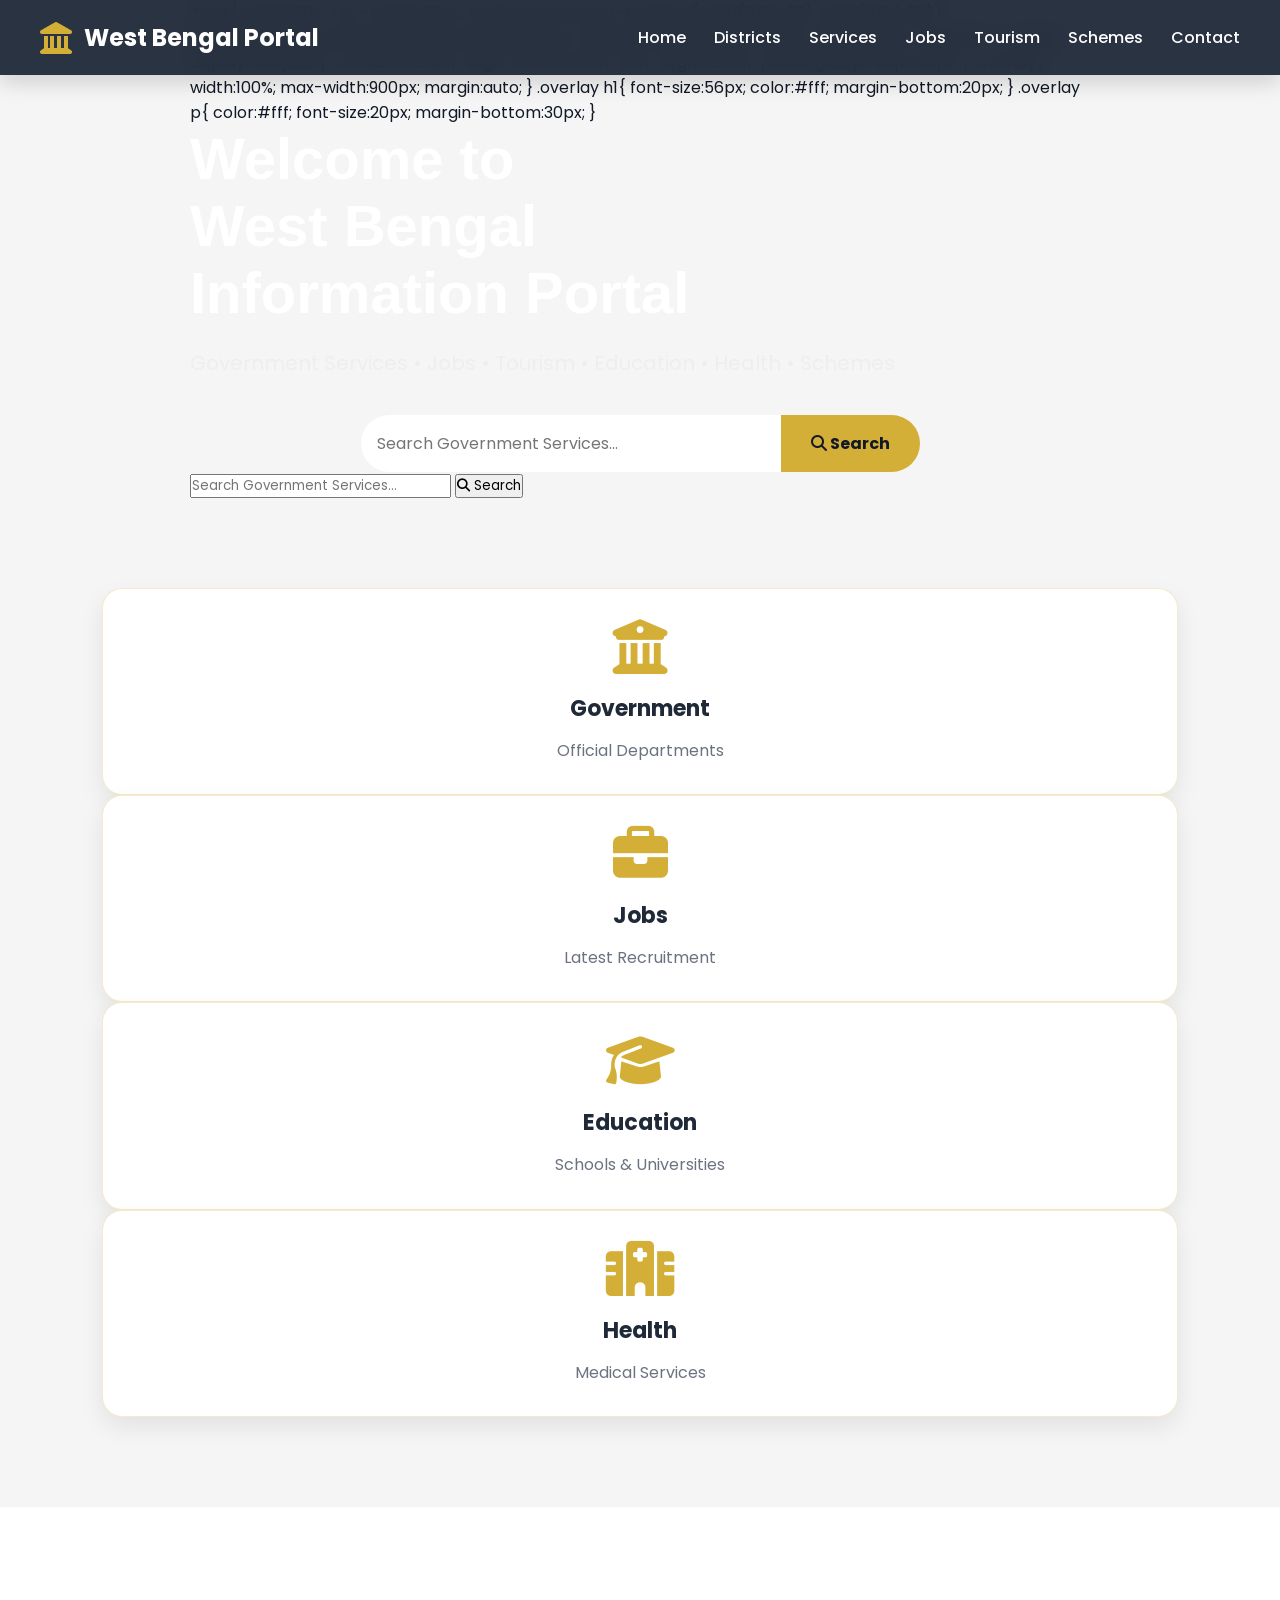
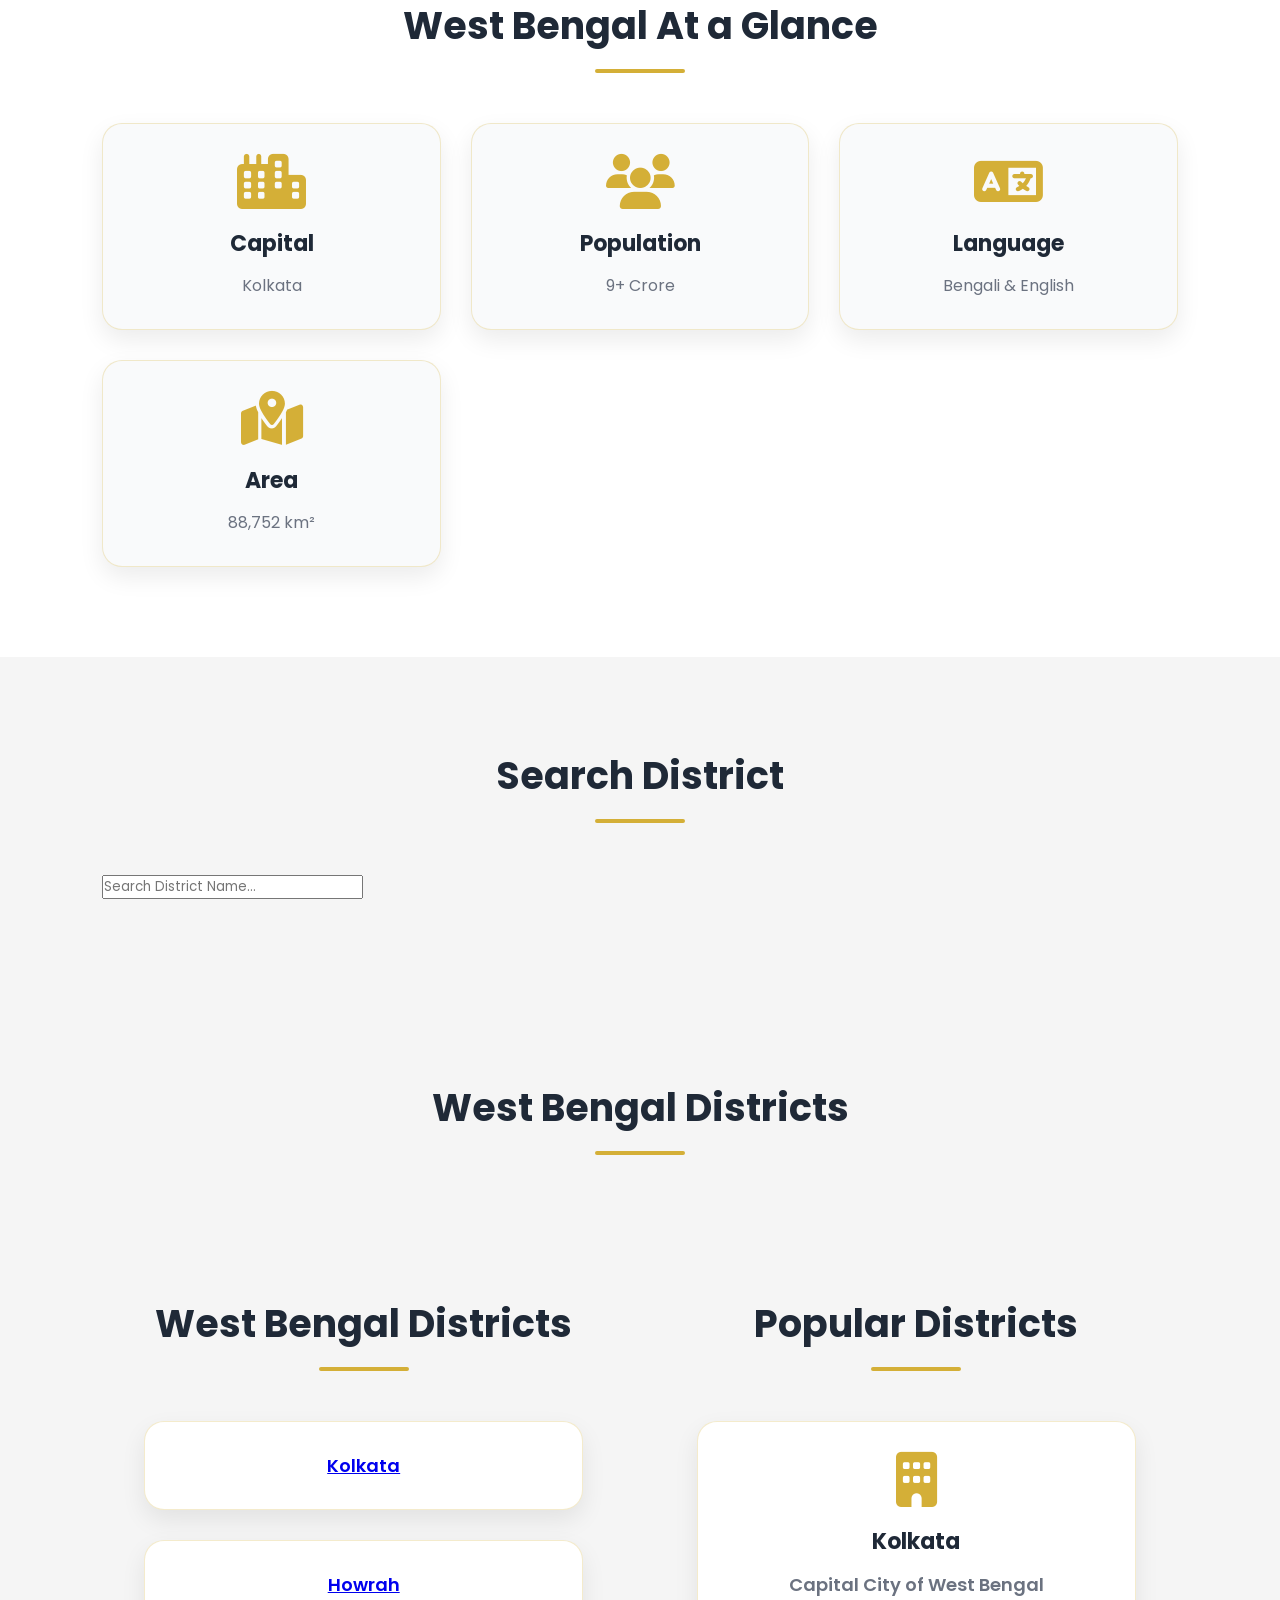
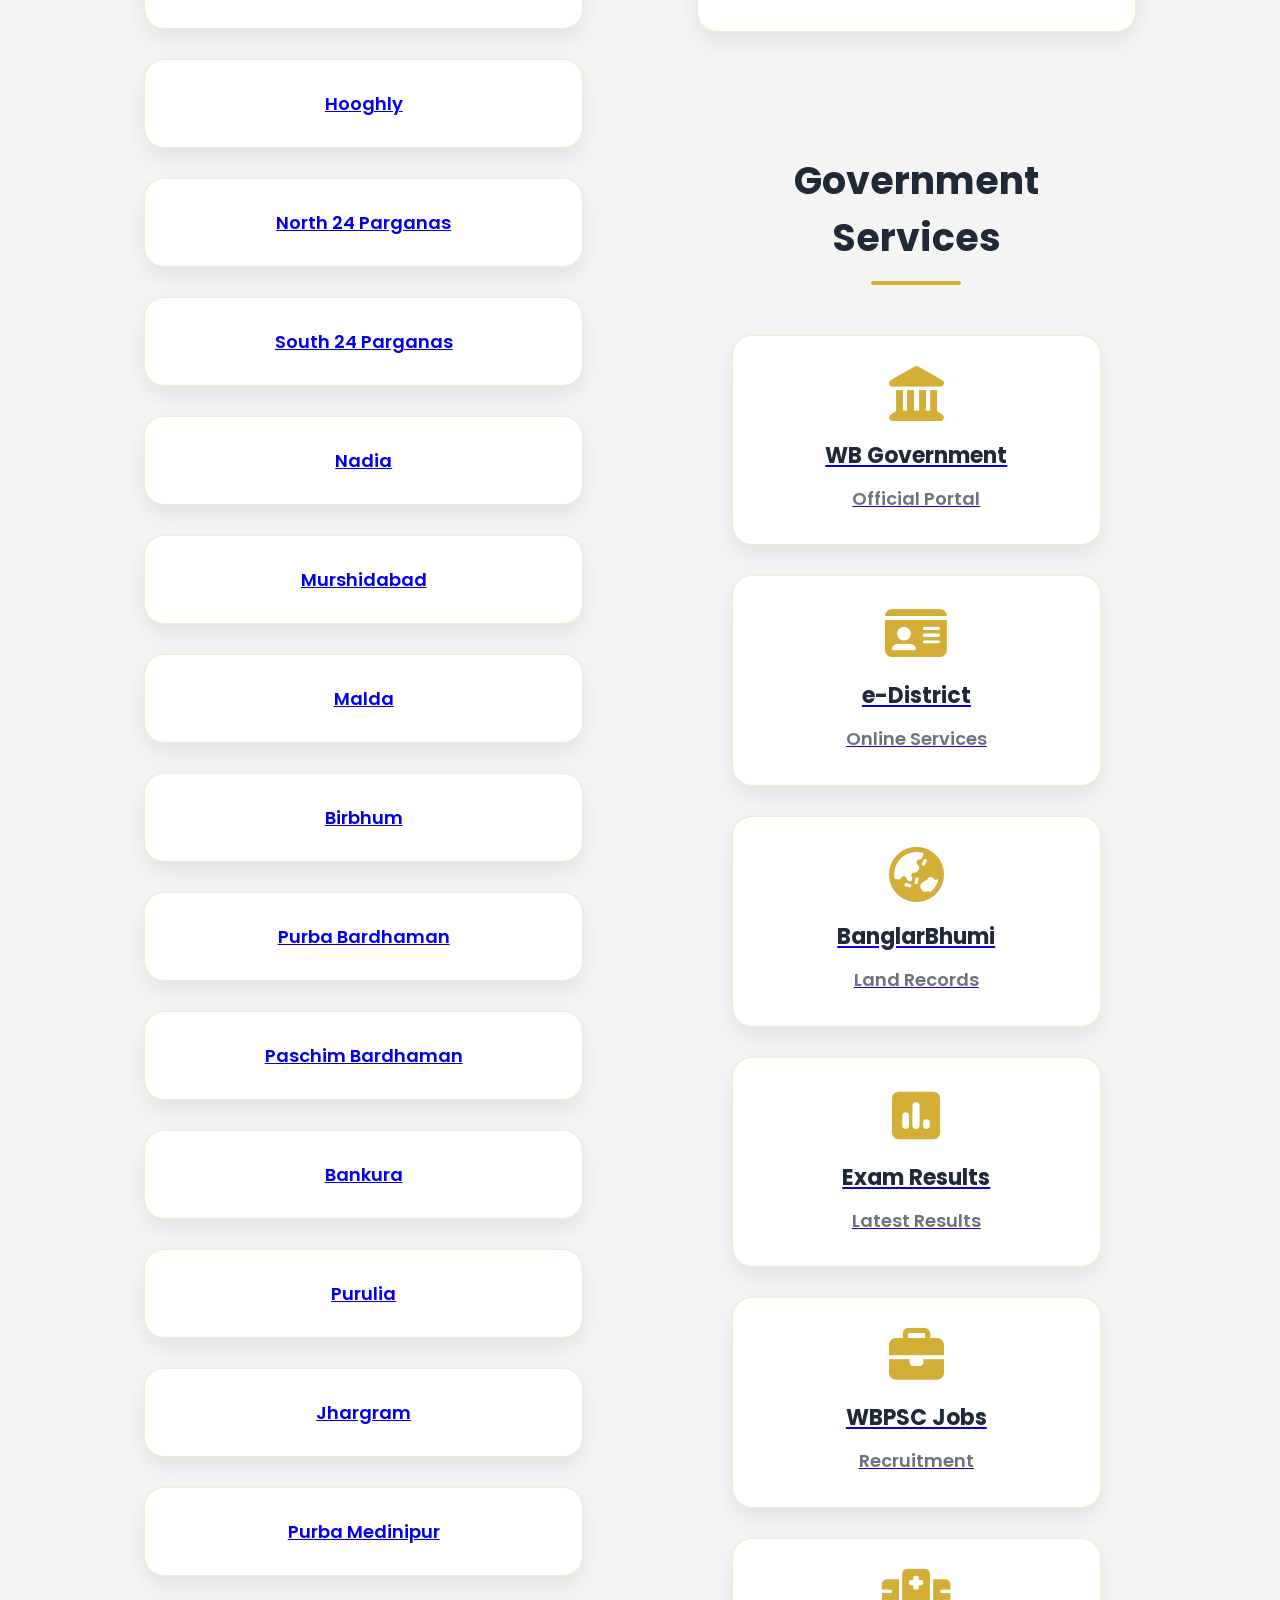
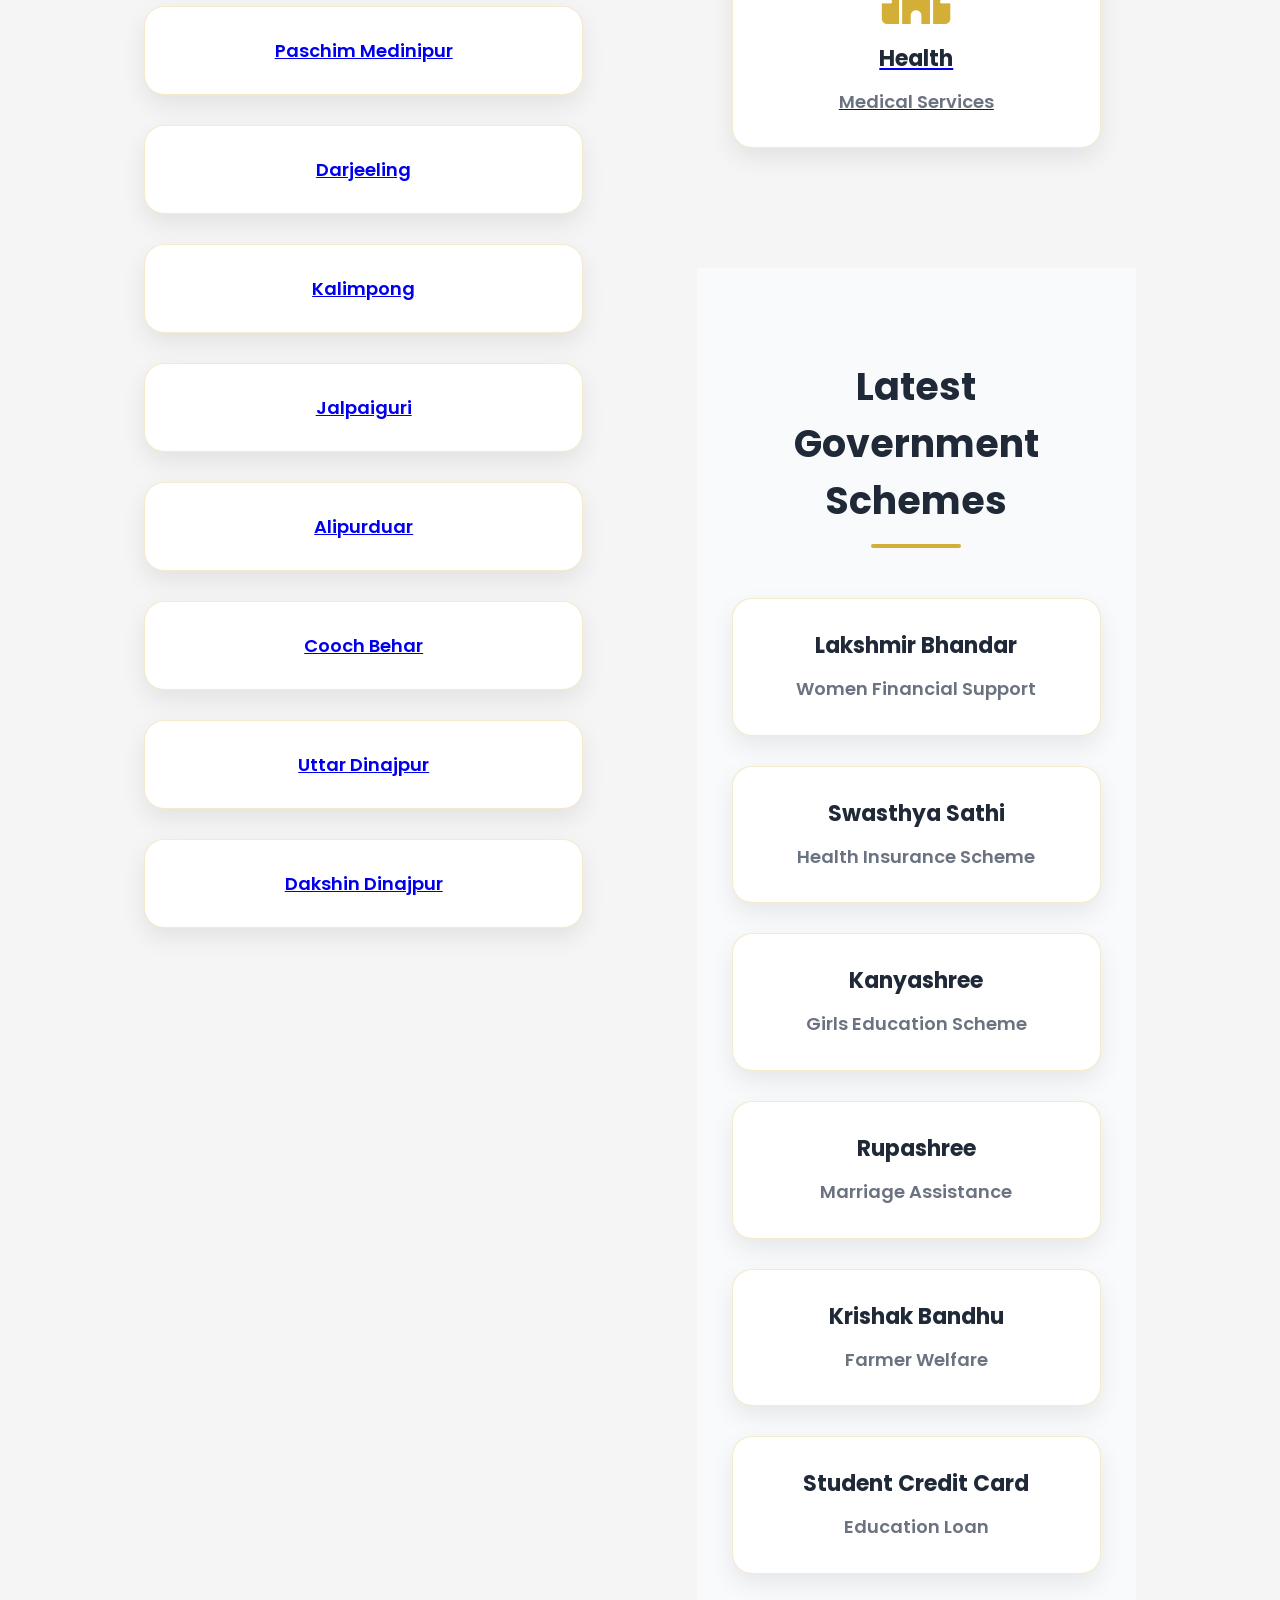
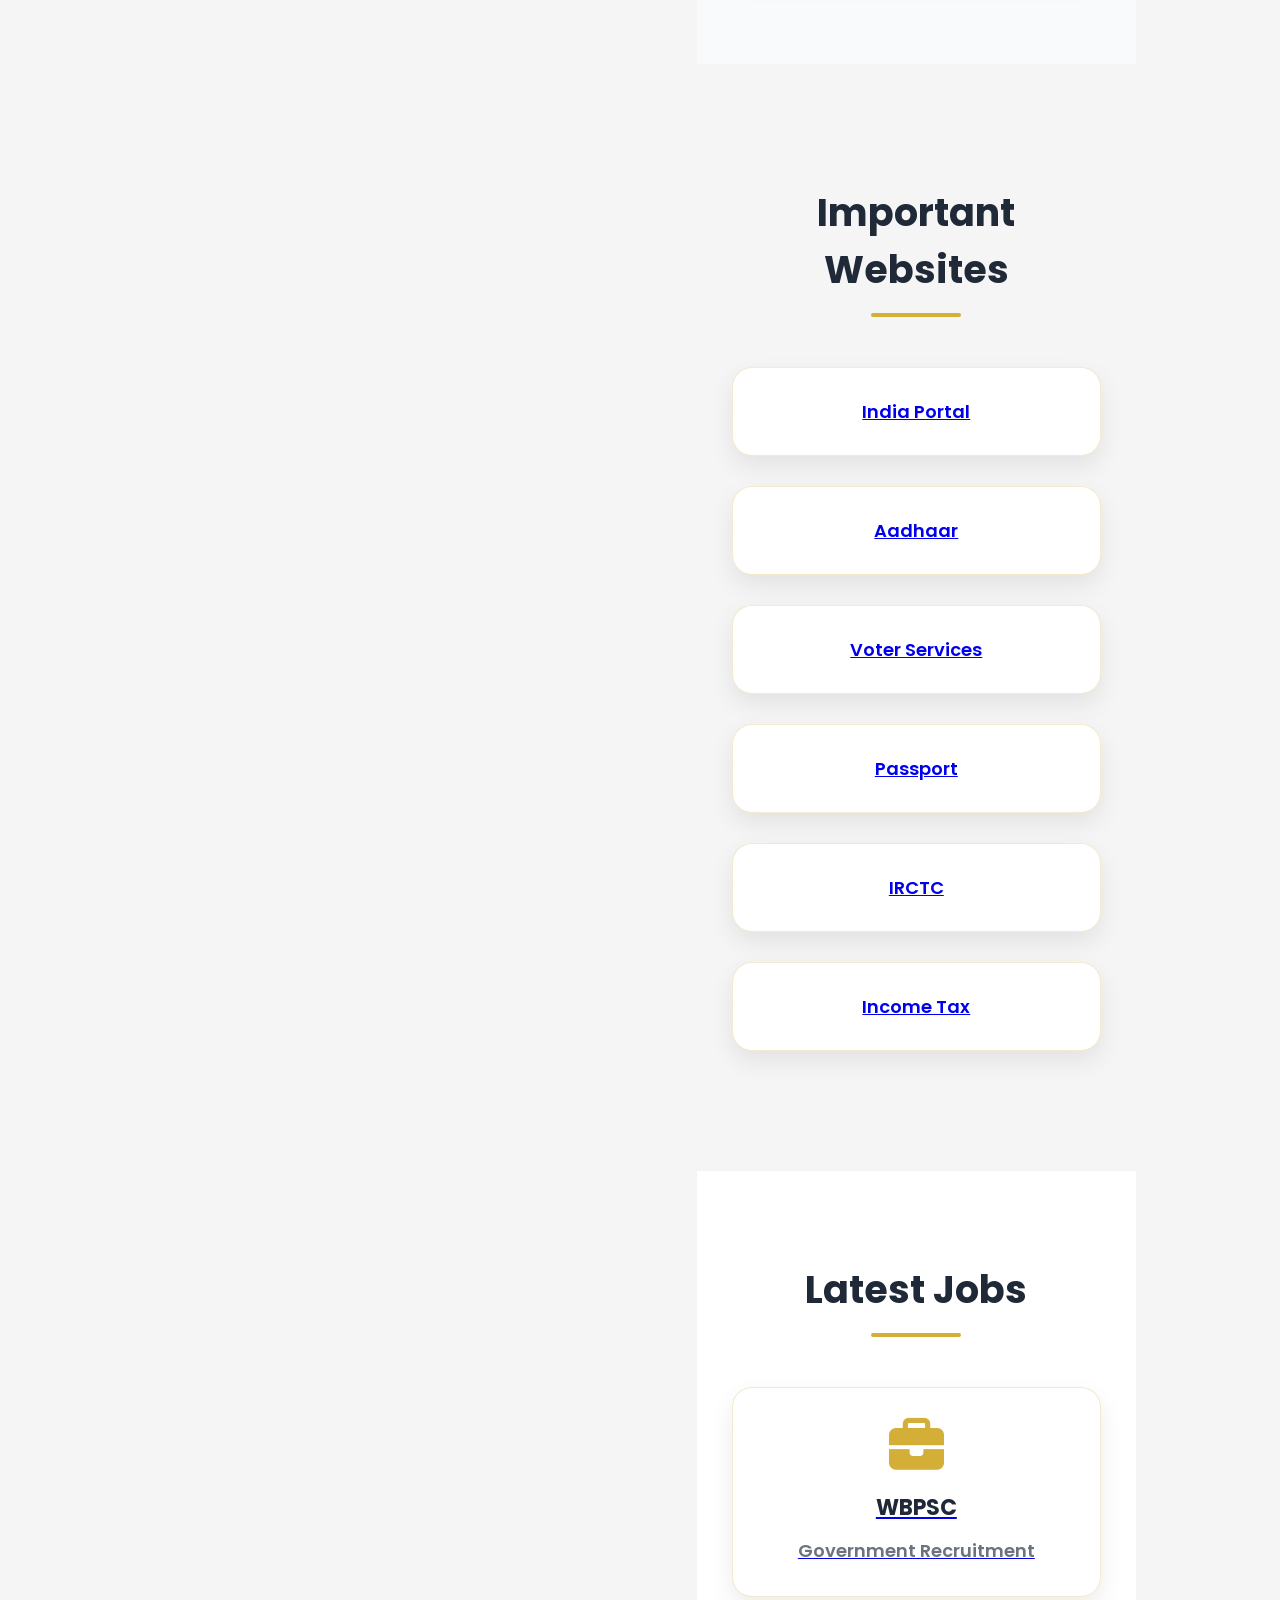
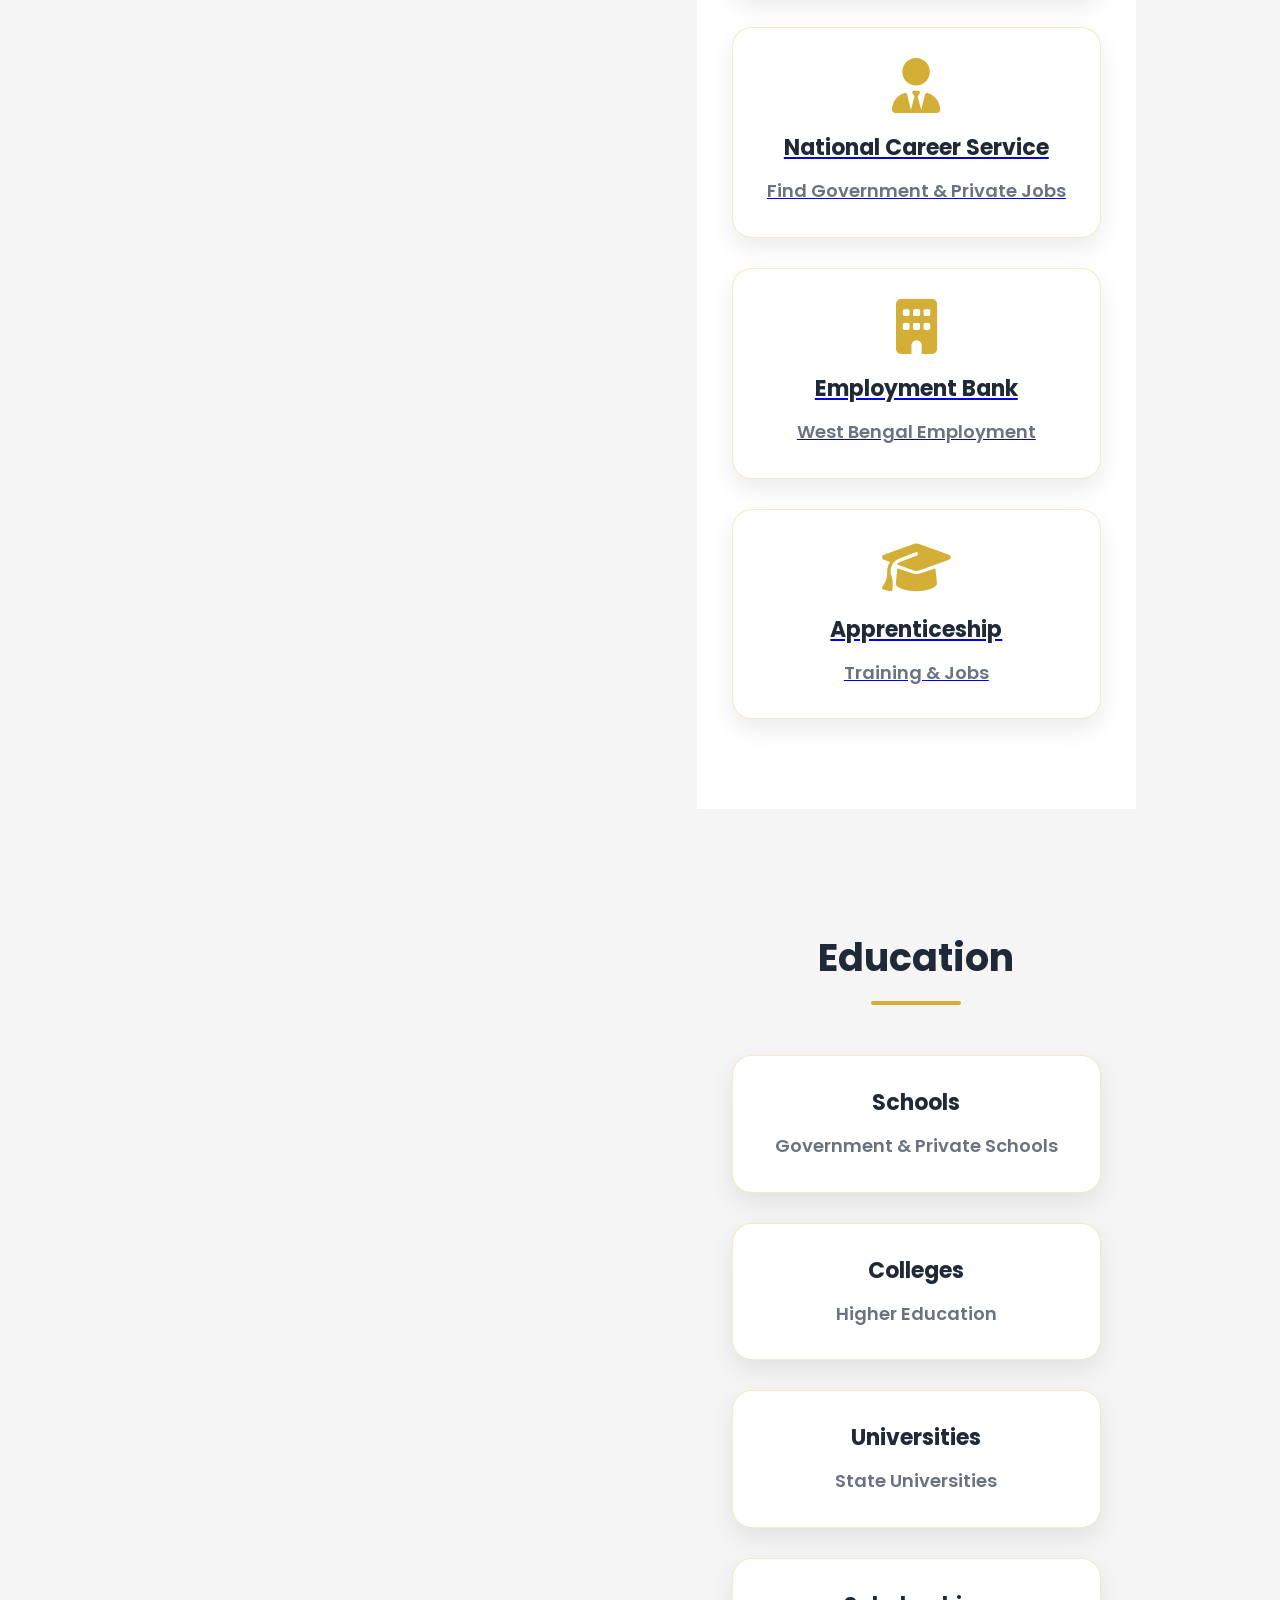
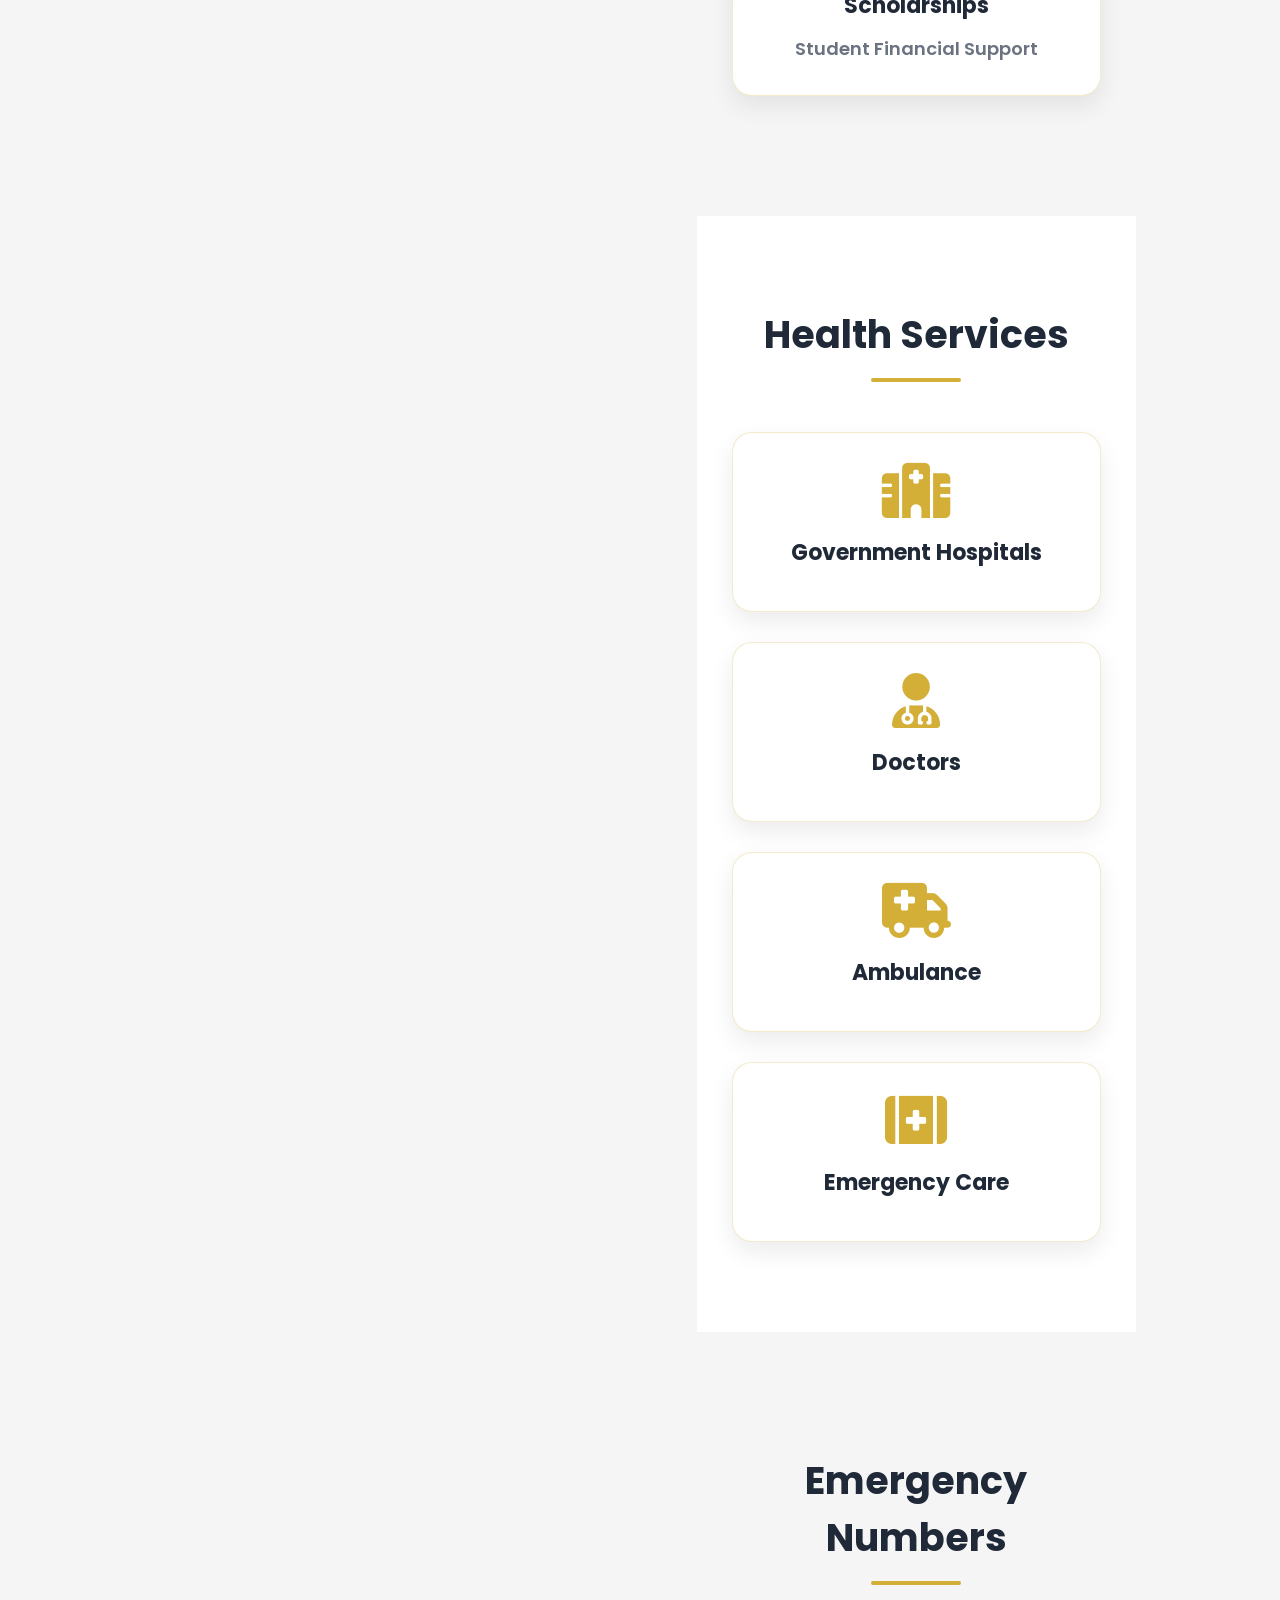
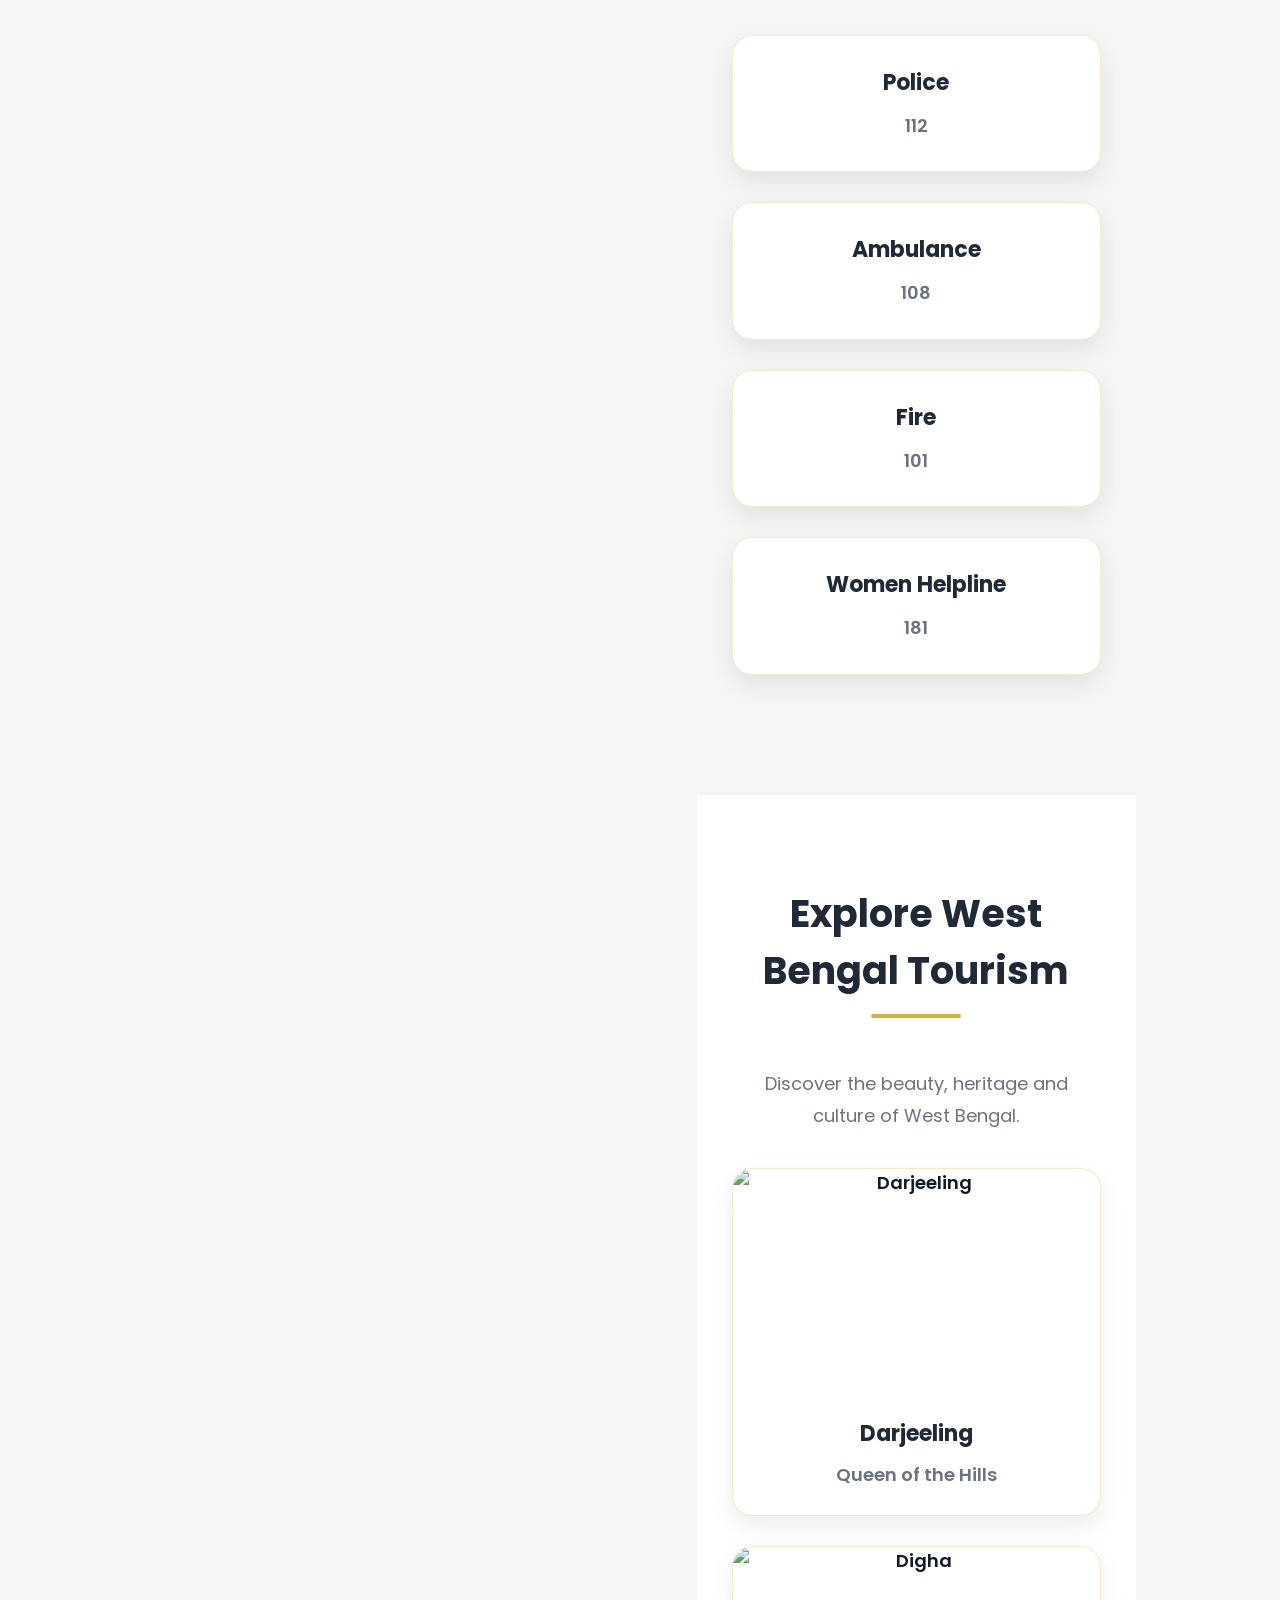
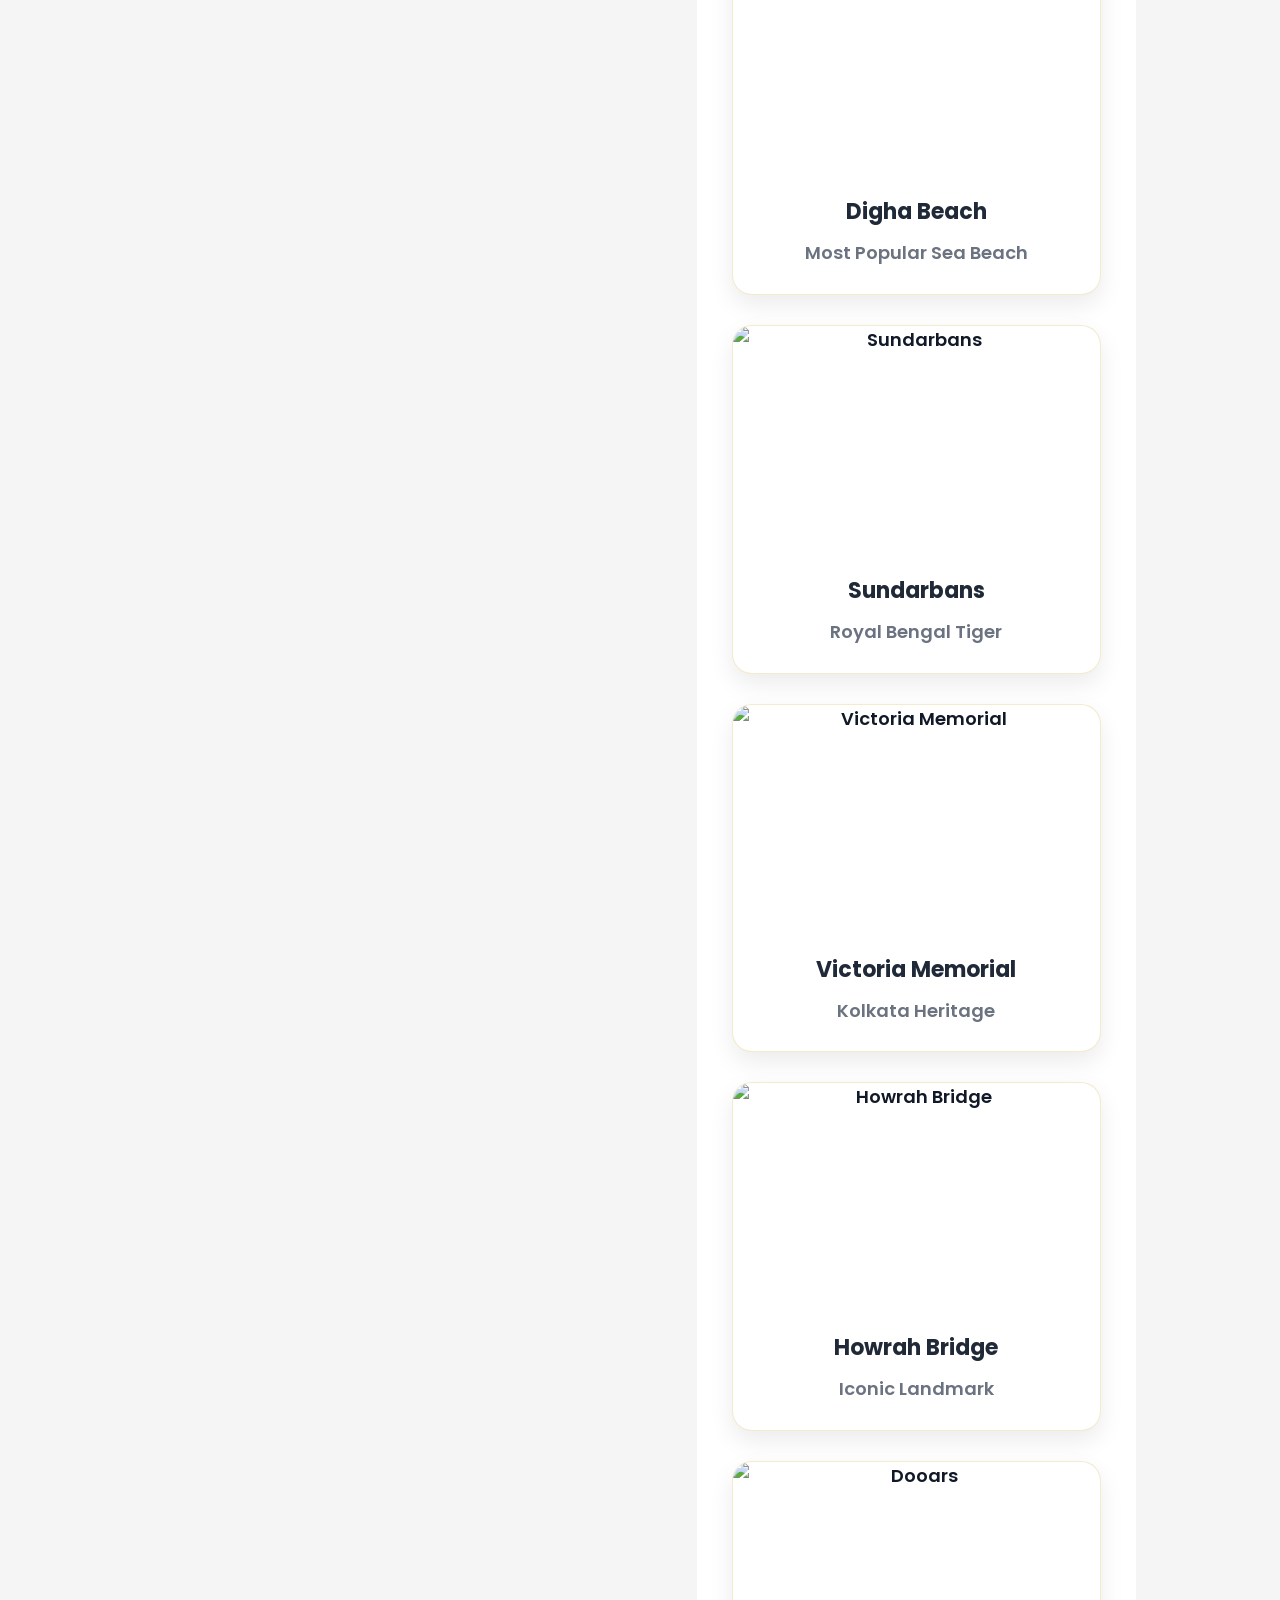
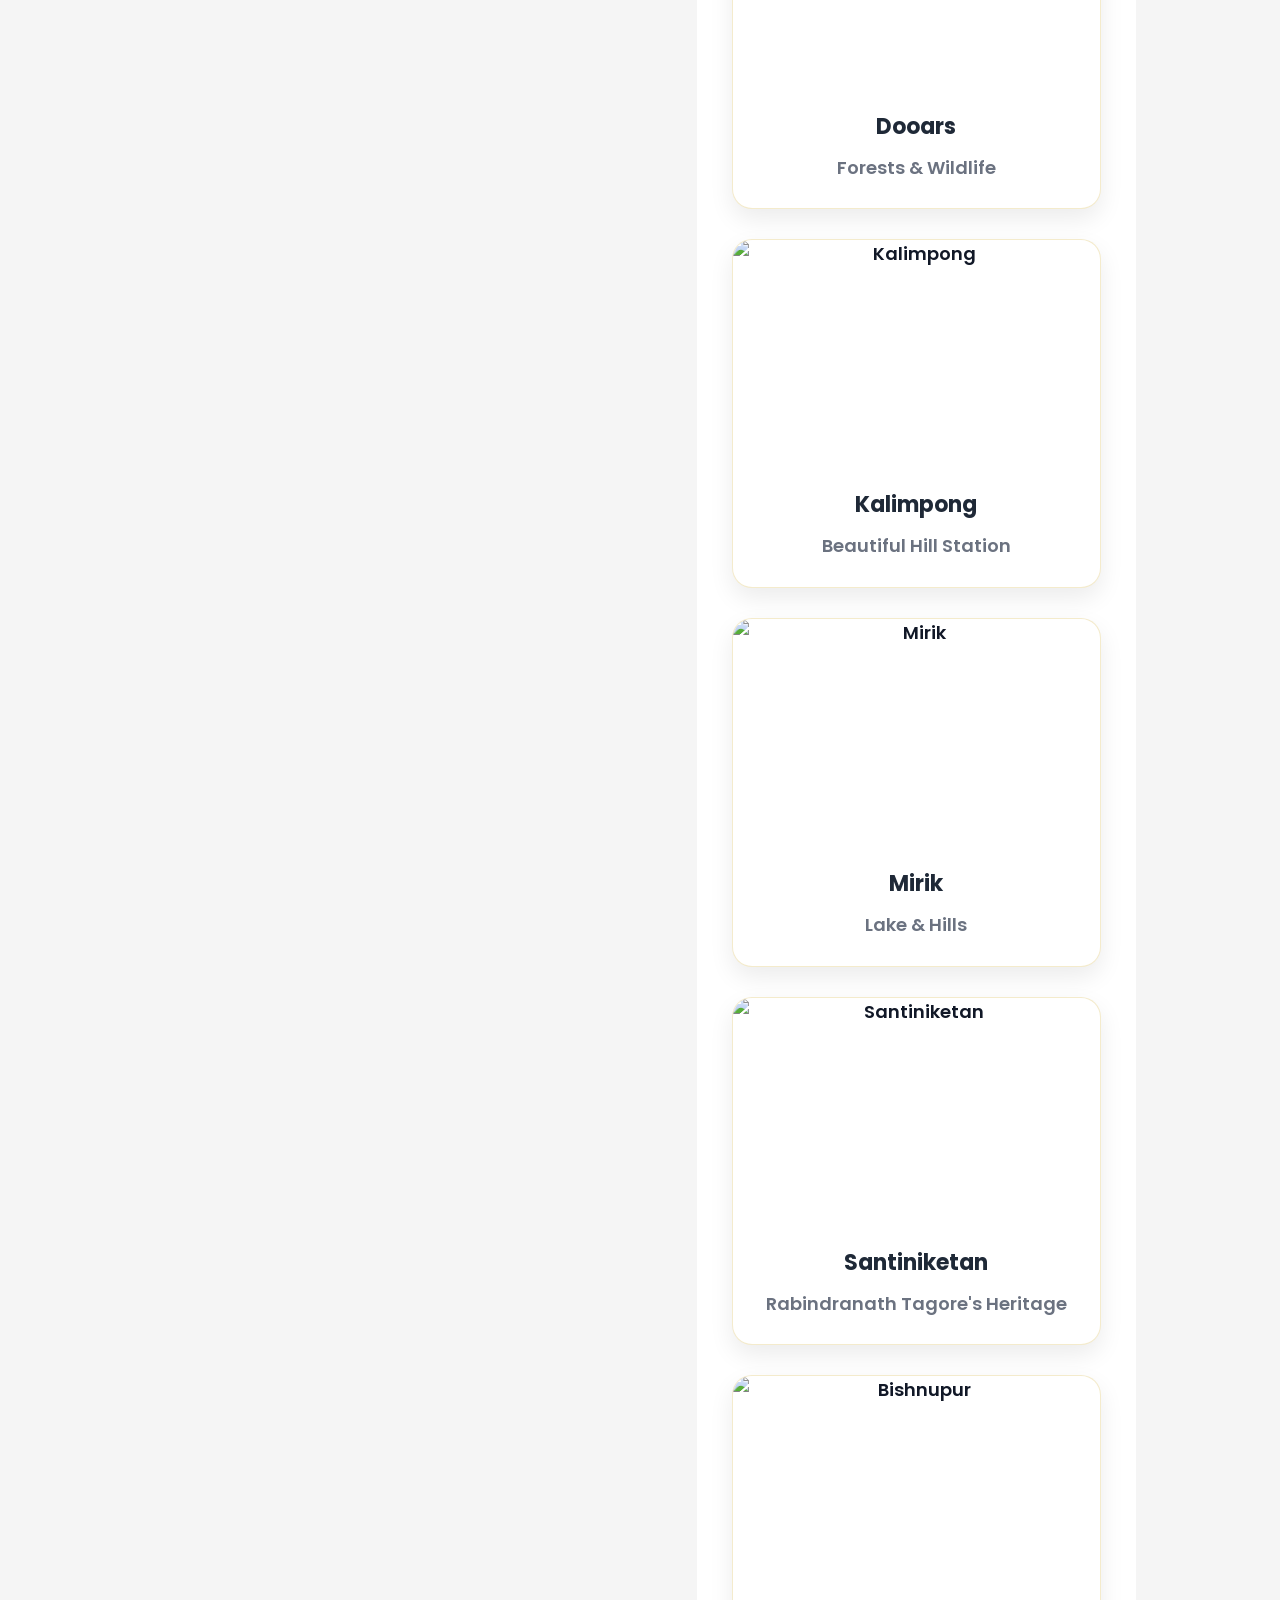
==== commit 74602798: "Update index.html" ====
--- a/index.html
+++ b/index.html
@@ -50,6 +50,41 @@
 
 </header>
 <div class="overlay">
+.hero{
+    width:100%;
+    min-height:55vh;
+    background:
+        linear-gradient(rgba(0,0,0,.35), rgba(0,0,0,.35)),
+        url("images/banner.jpg");
+    background-size:cover;
+    background-position:center;
+    background-repeat:no-repeat;
+
+    display:flex;
+    justify-content:center;
+    align-items:center;
+    text-align:center;
+
+    padding:120px 20px 50px;
+}
+
+.overlay{
+    width:100%;
+    max-width:900px;
+    margin:auto;
+}
+
+.overlay h1{
+    font-size:56px;
+    color:#fff;
+    margin-bottom:20px;
+}
+
+.overlay p{
+    color:#fff;
+    font-size:20px;
+    margin-bottom:30px;
+}
 
     <h1>Welcome to <br>West Bengal <br>Information Portal</h1>
 
@@ -68,9 +103,7 @@
         </button>
     </div>
 
-</div>
-
-<div class="search-box">
+
 
 <input
 type="text"
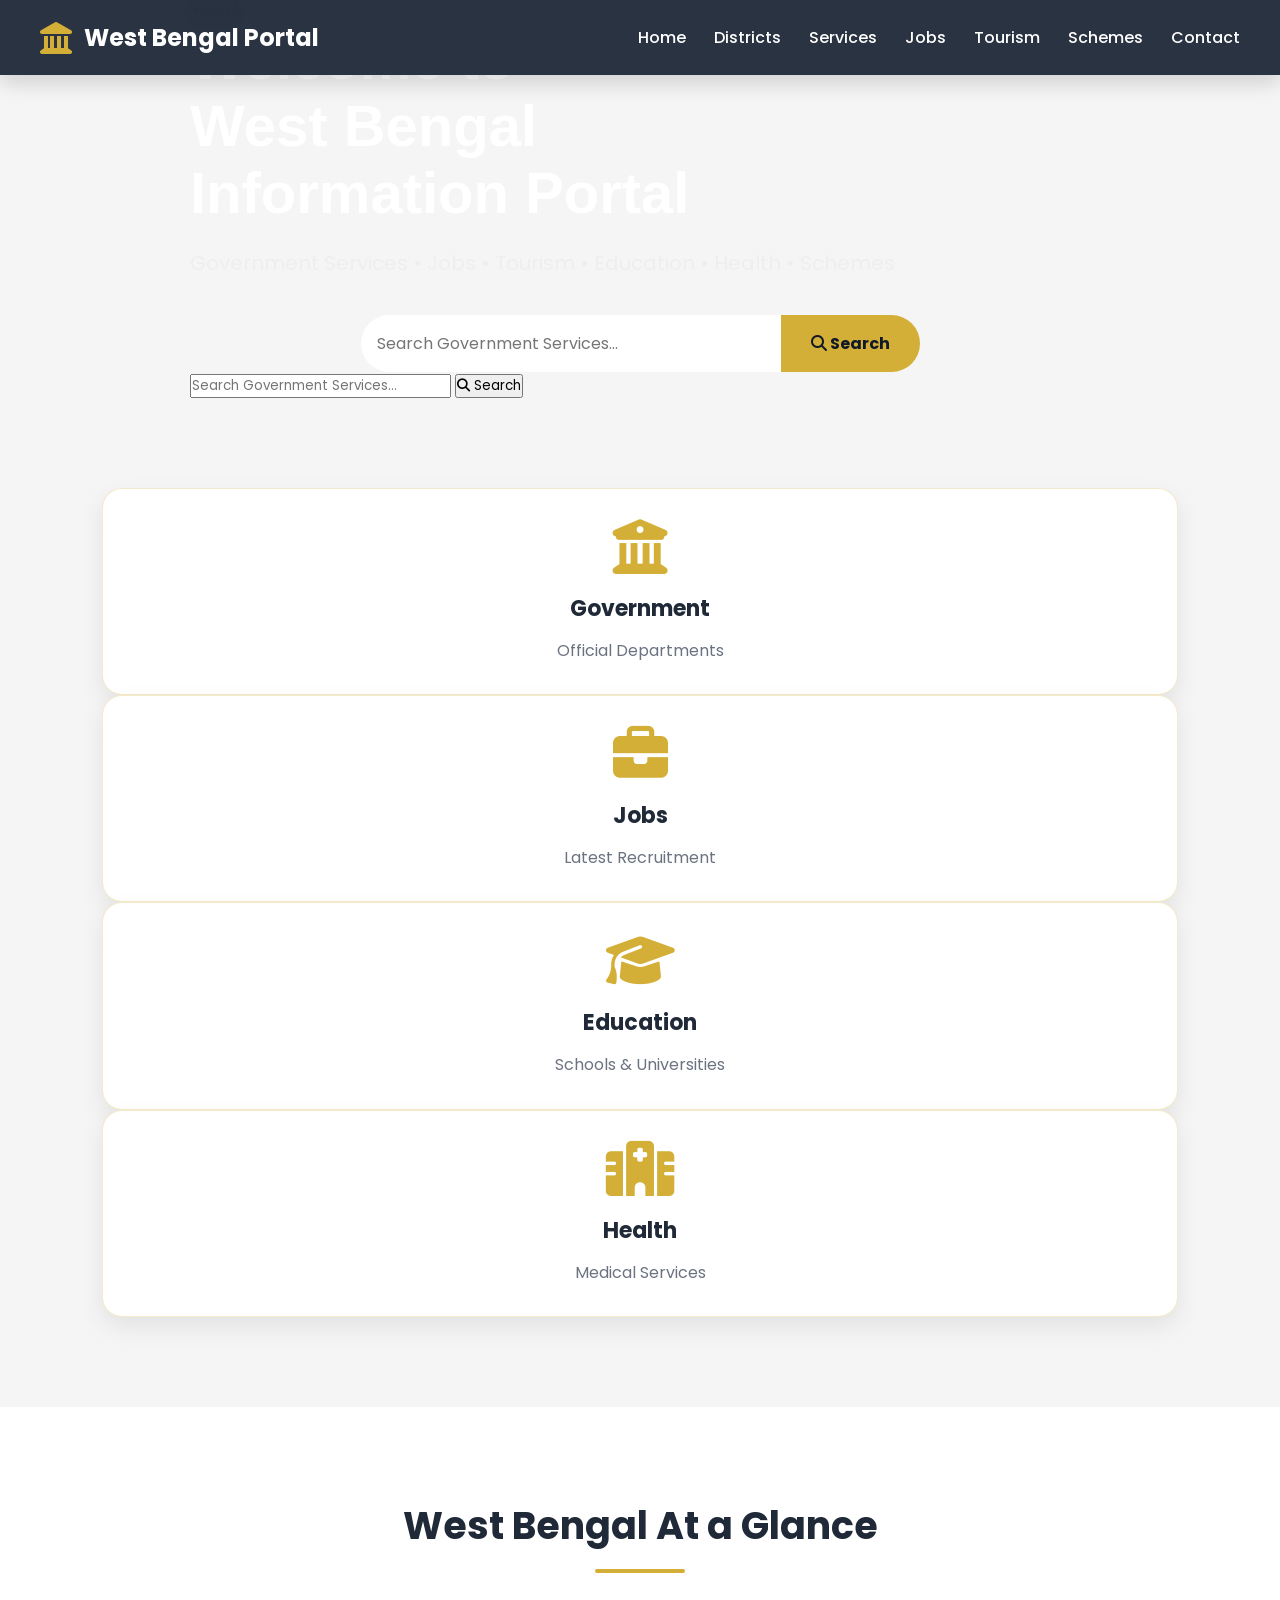
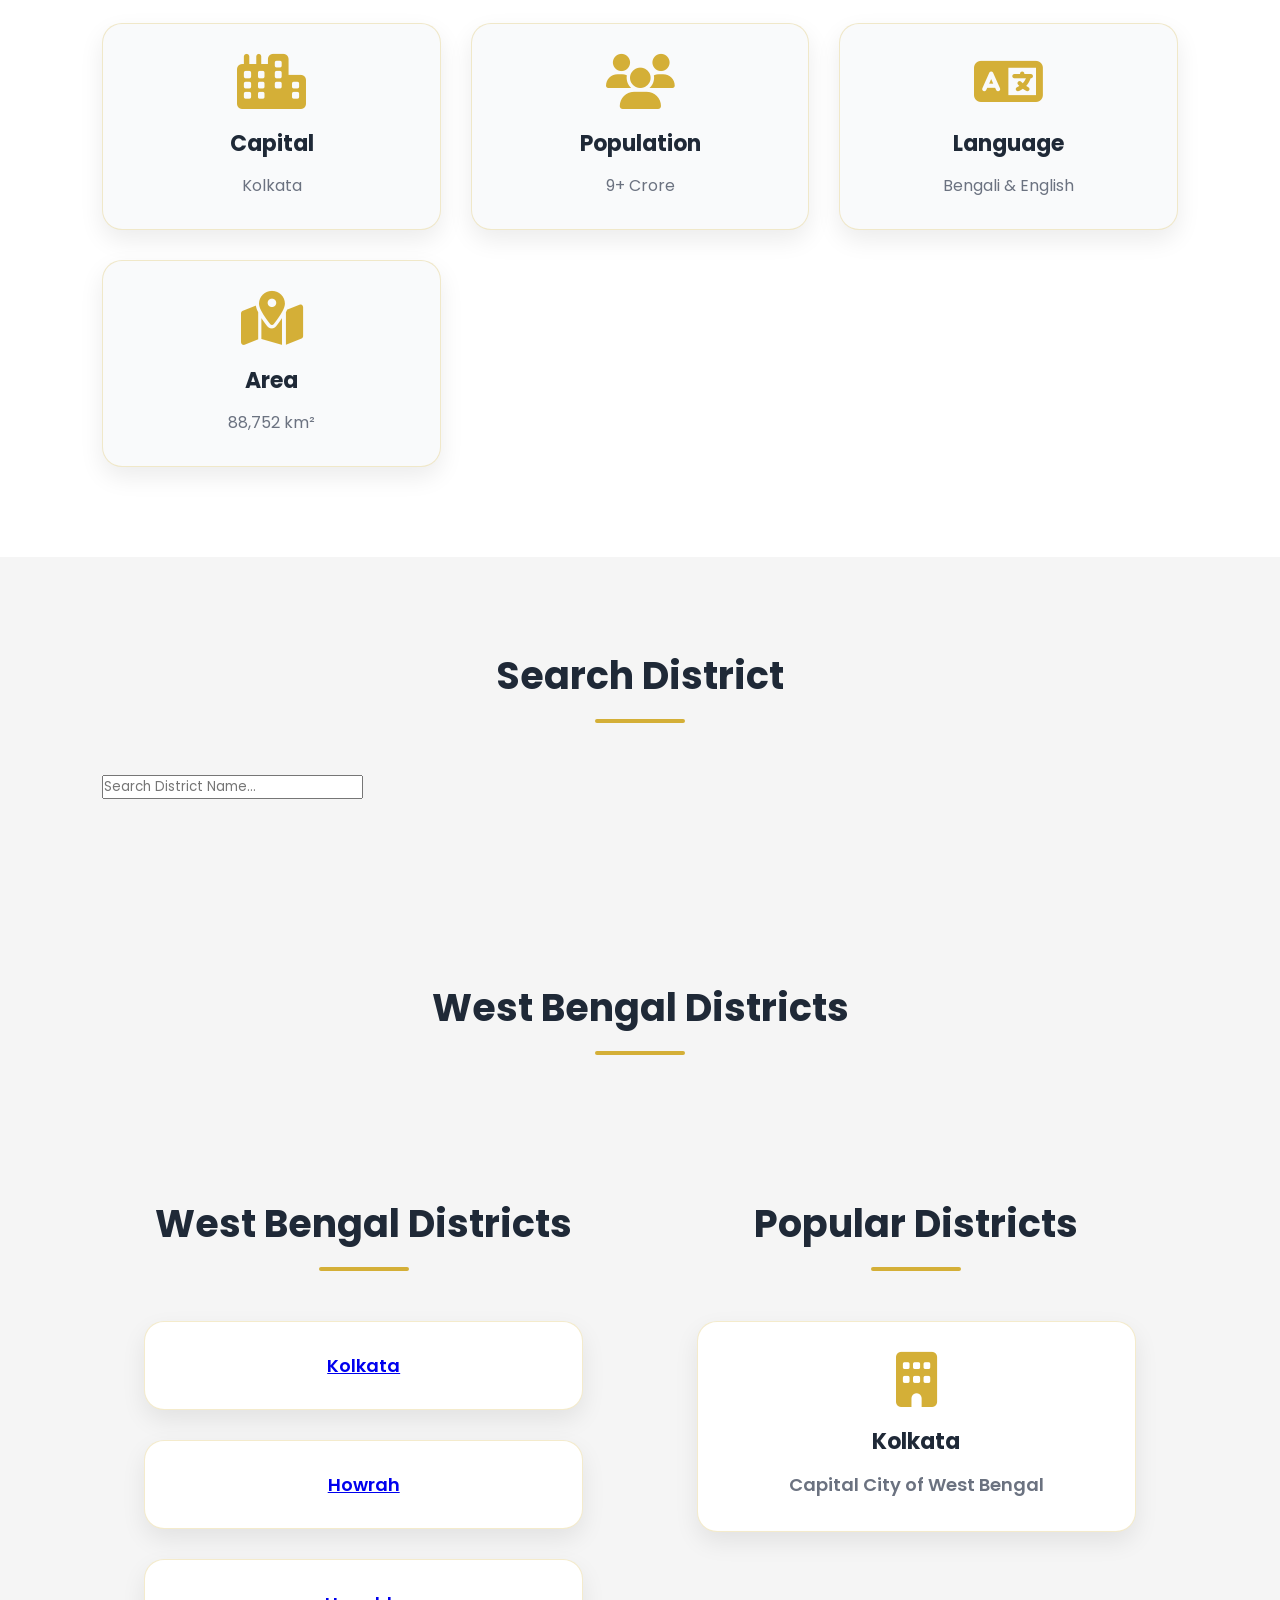
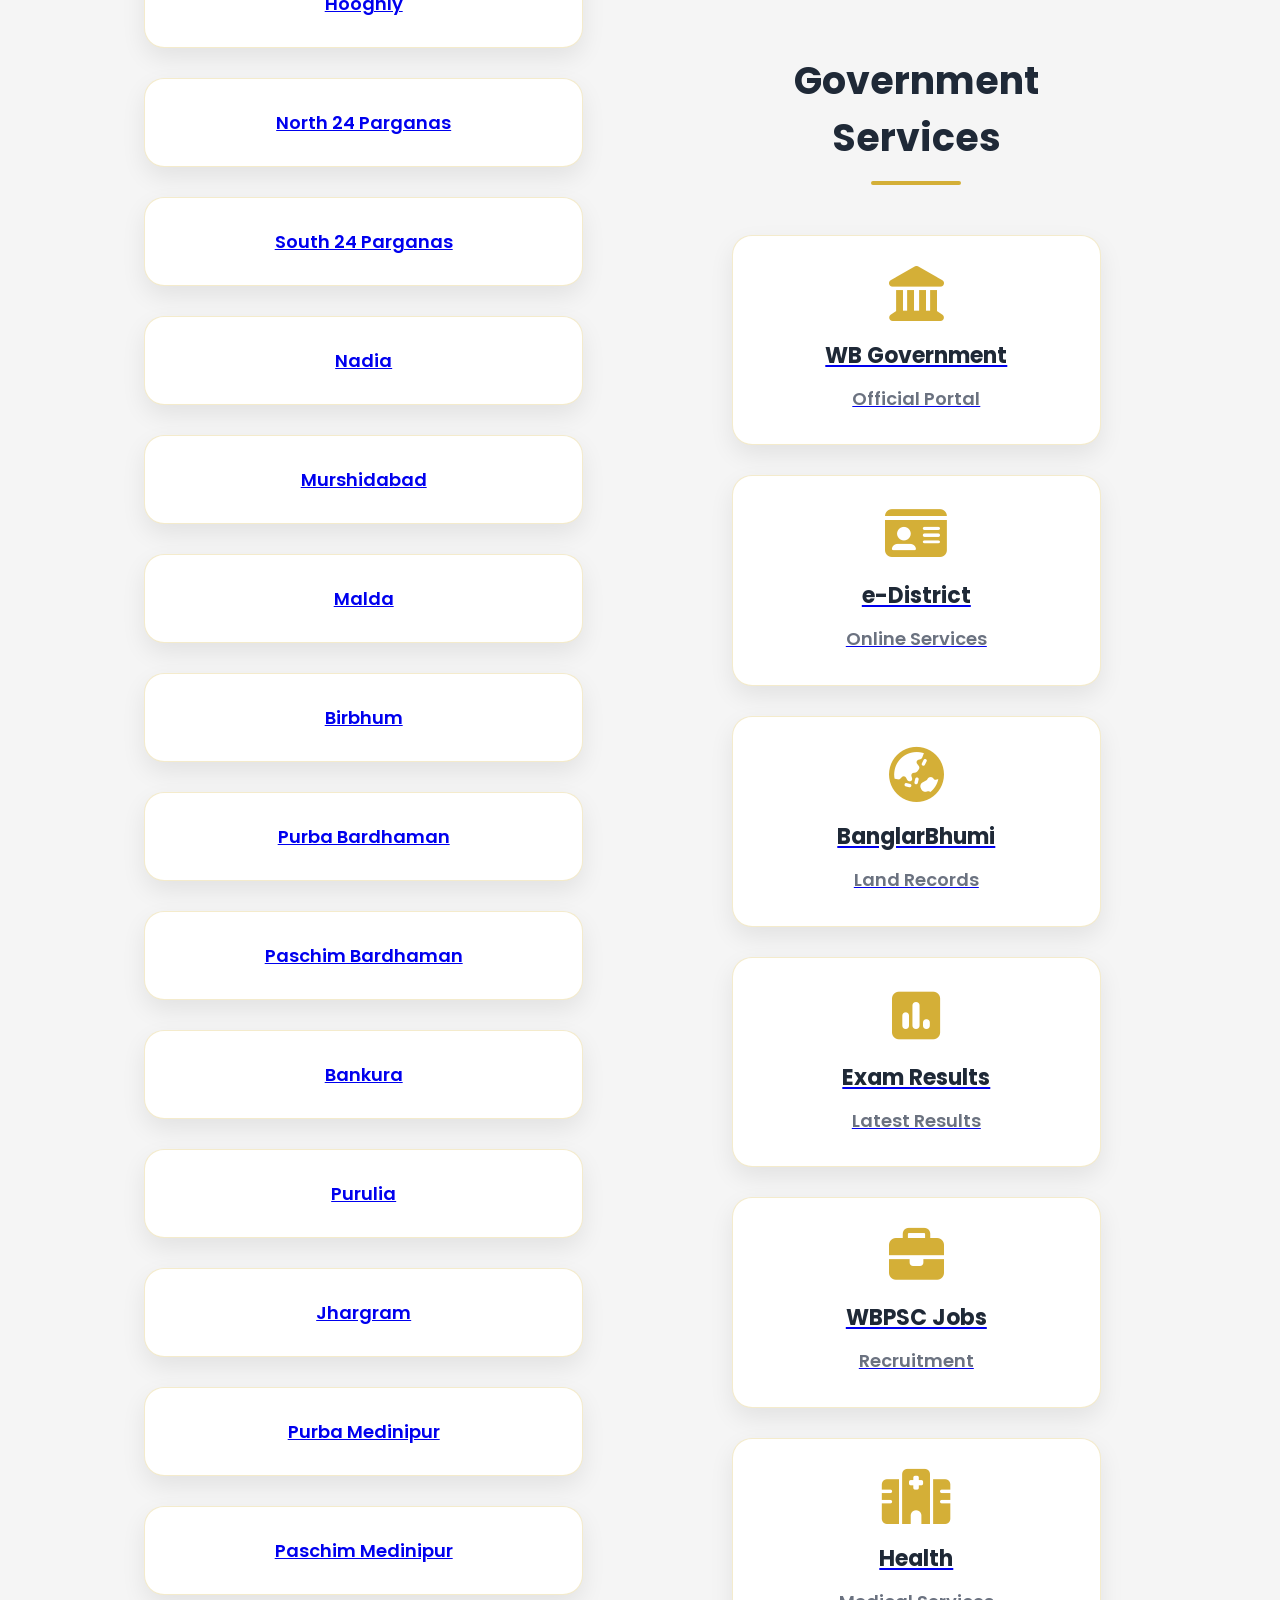
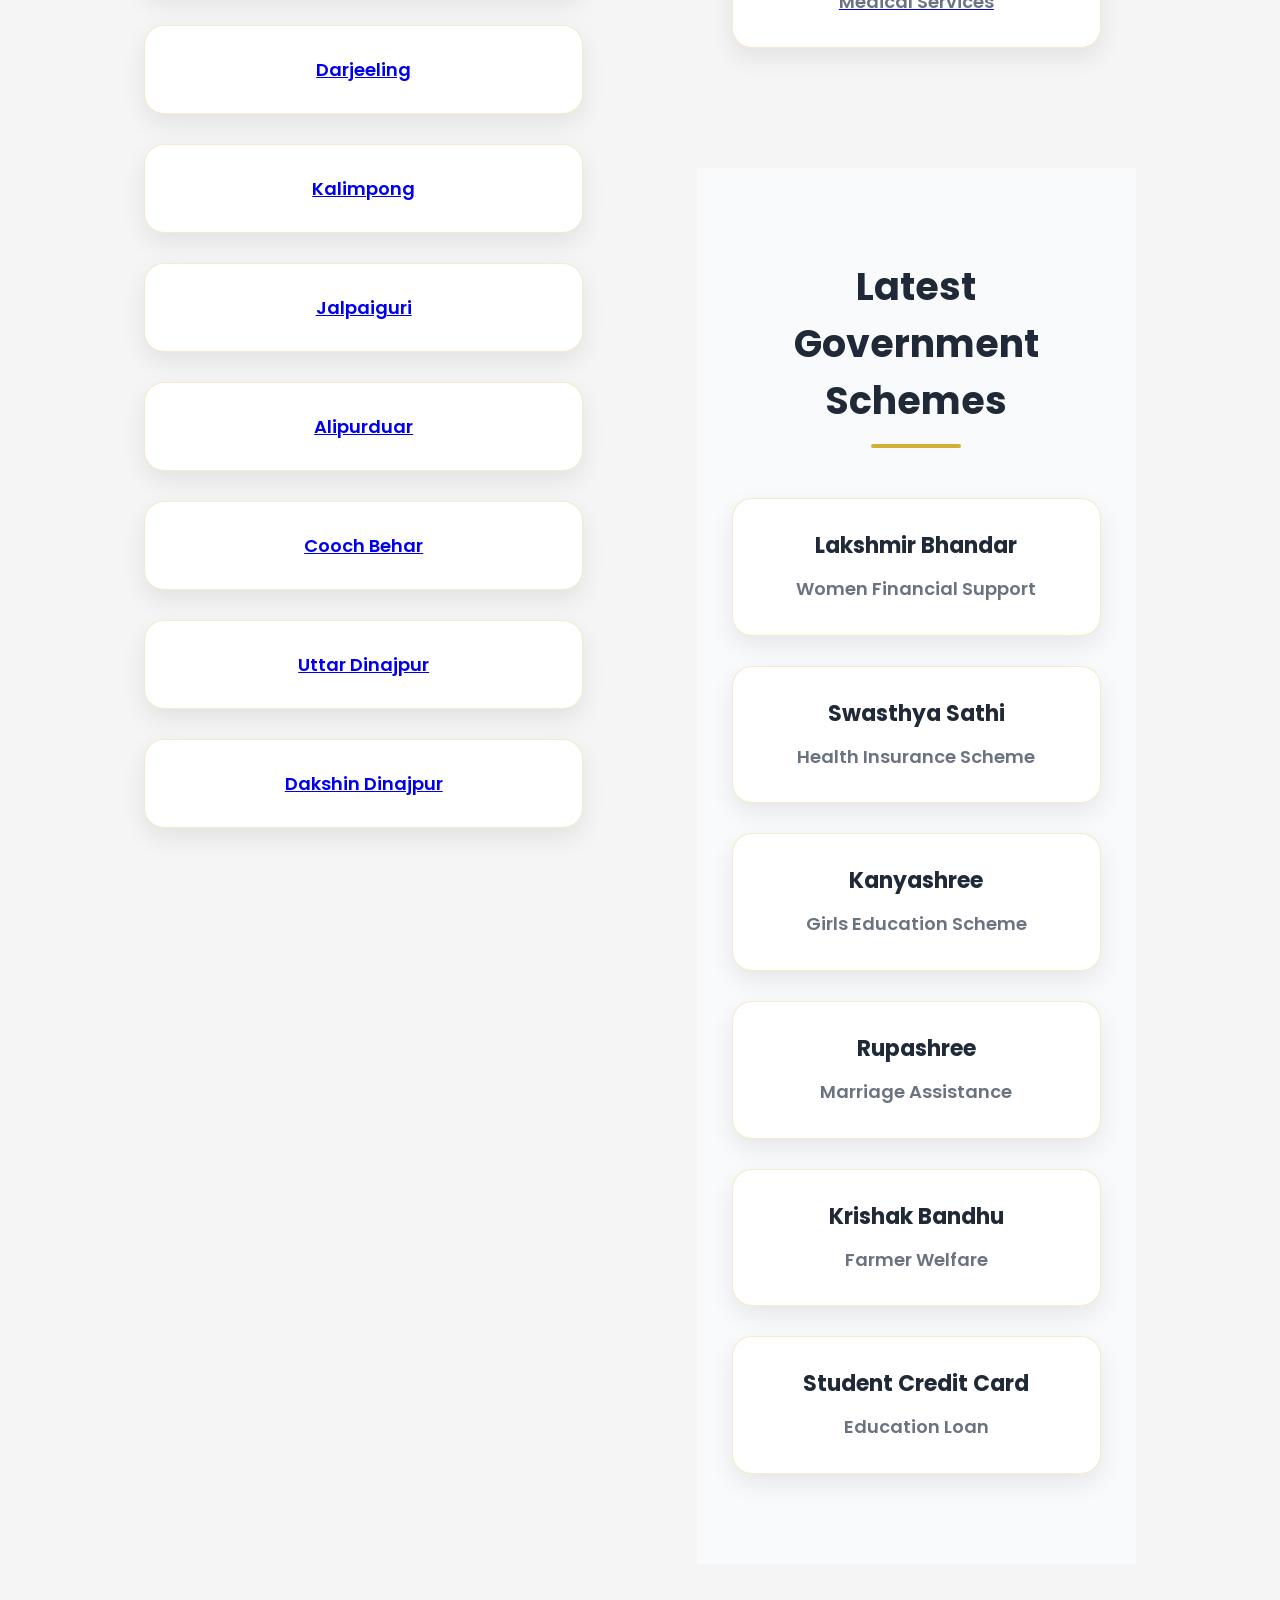
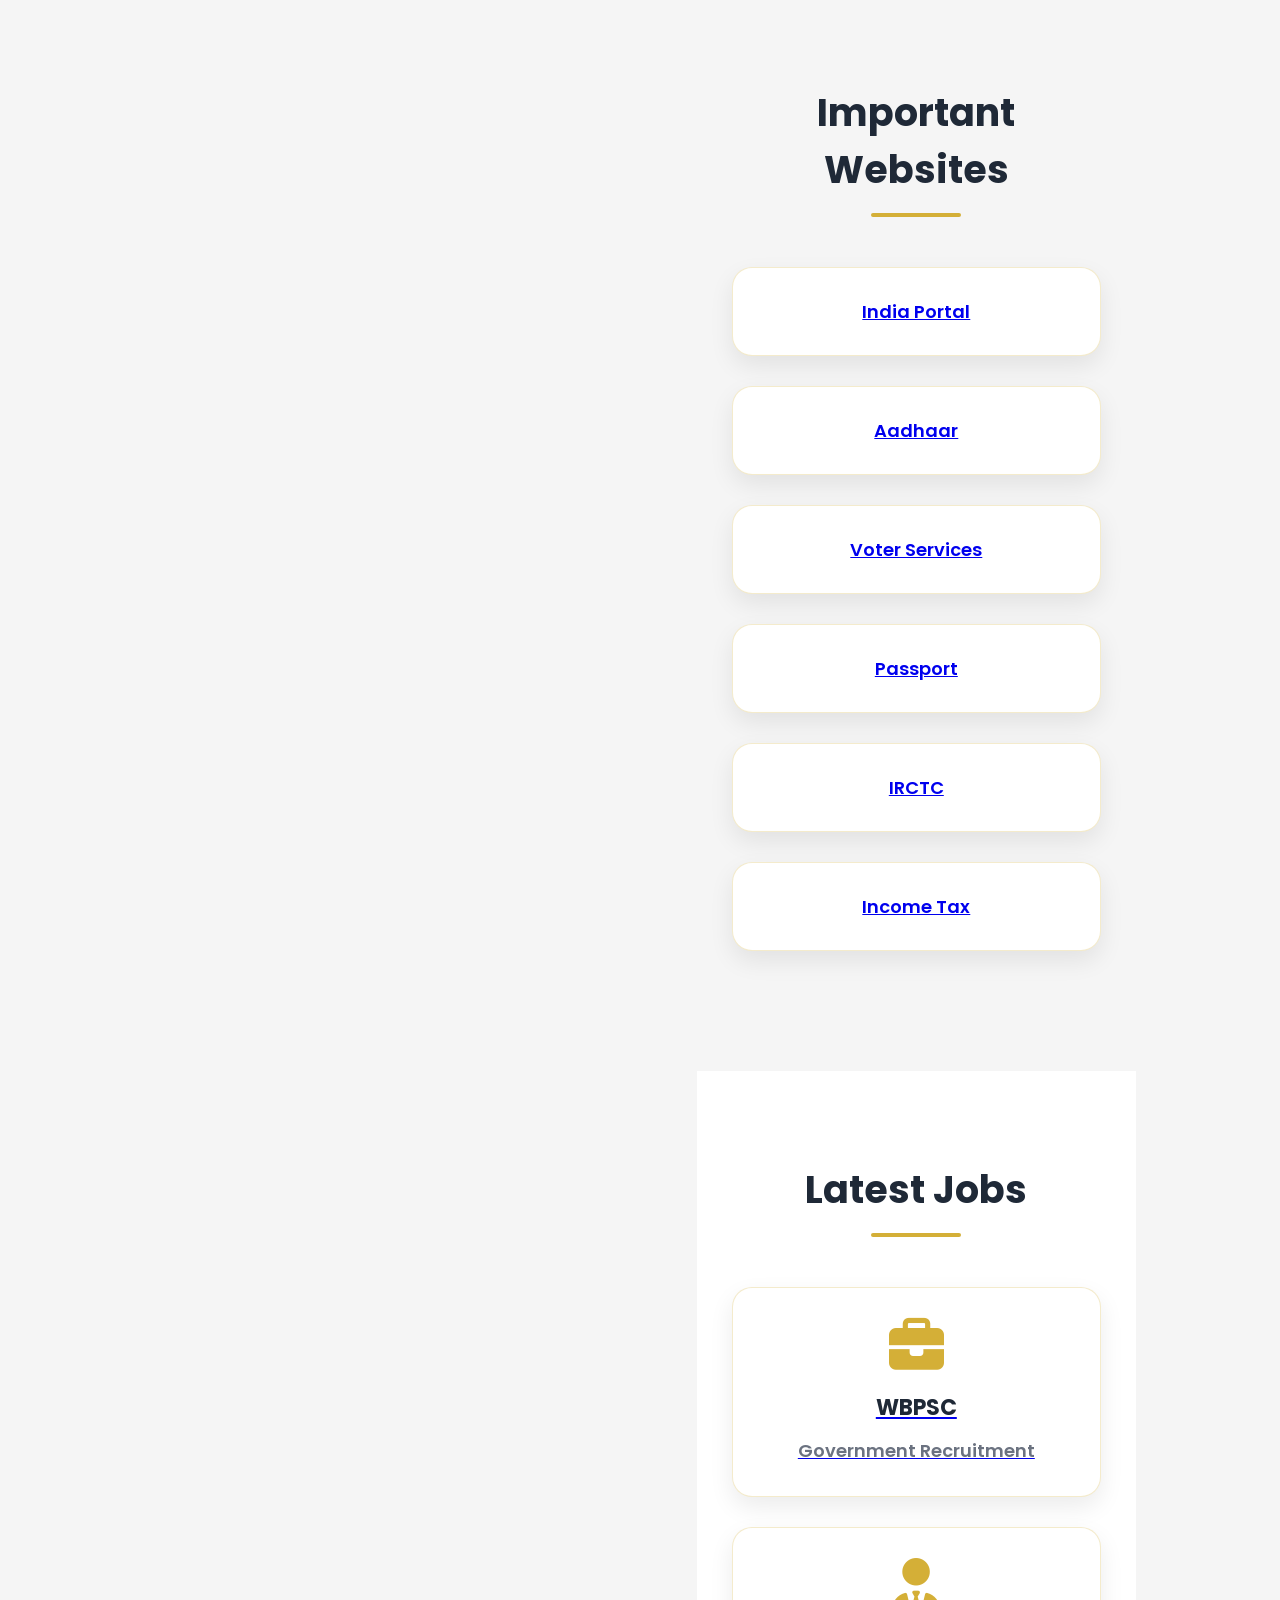
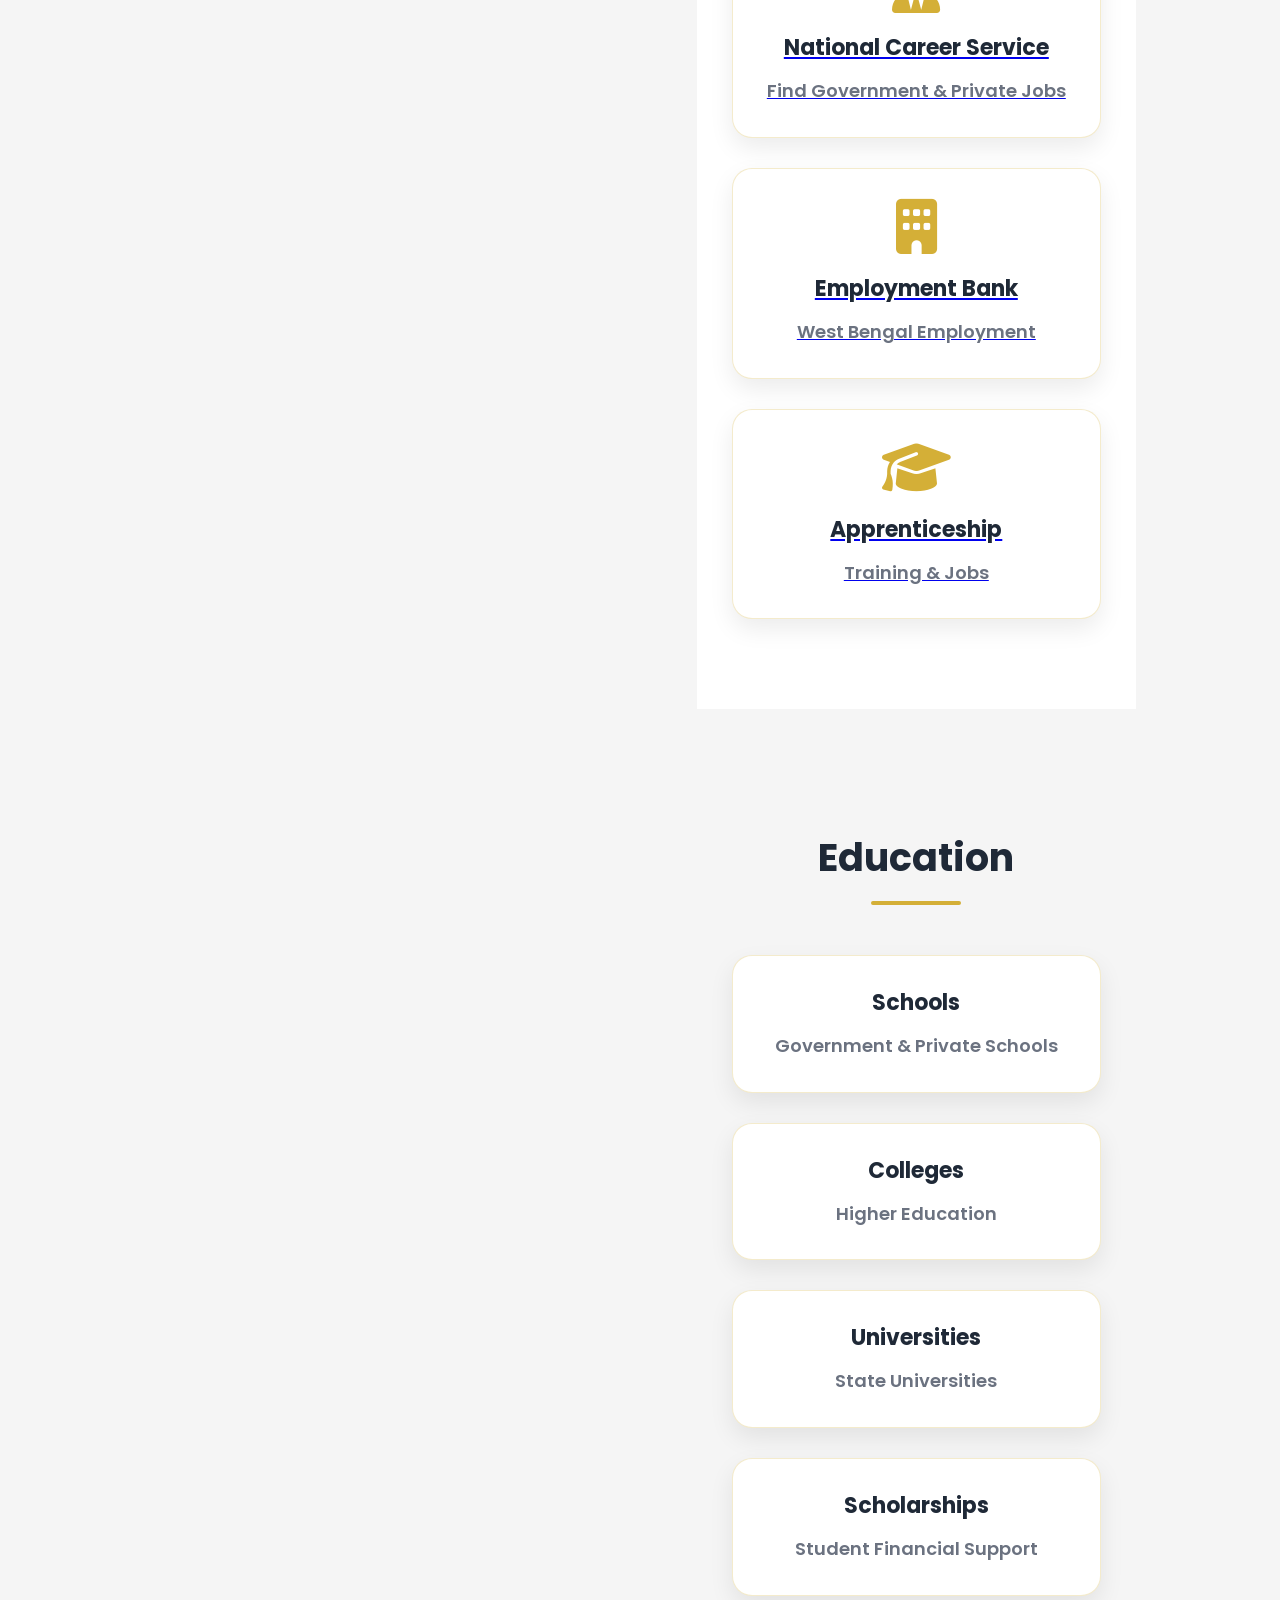
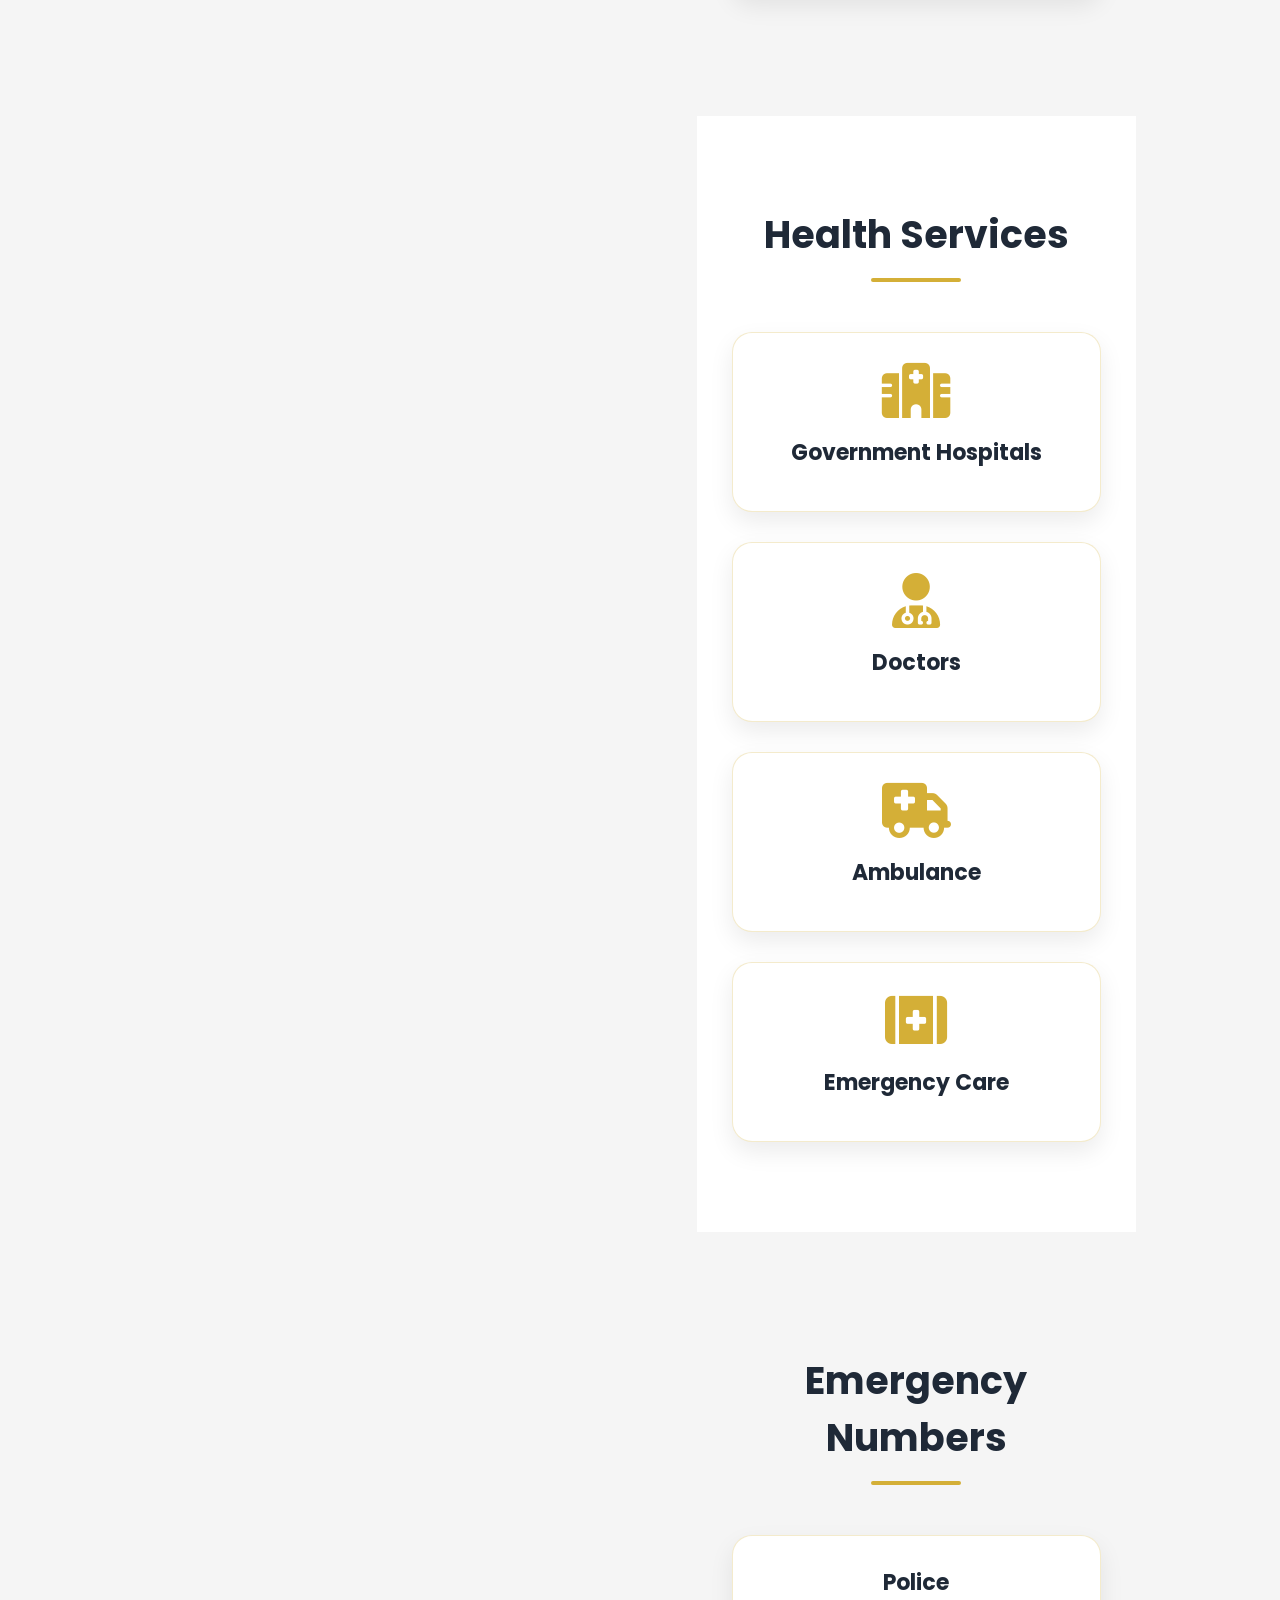
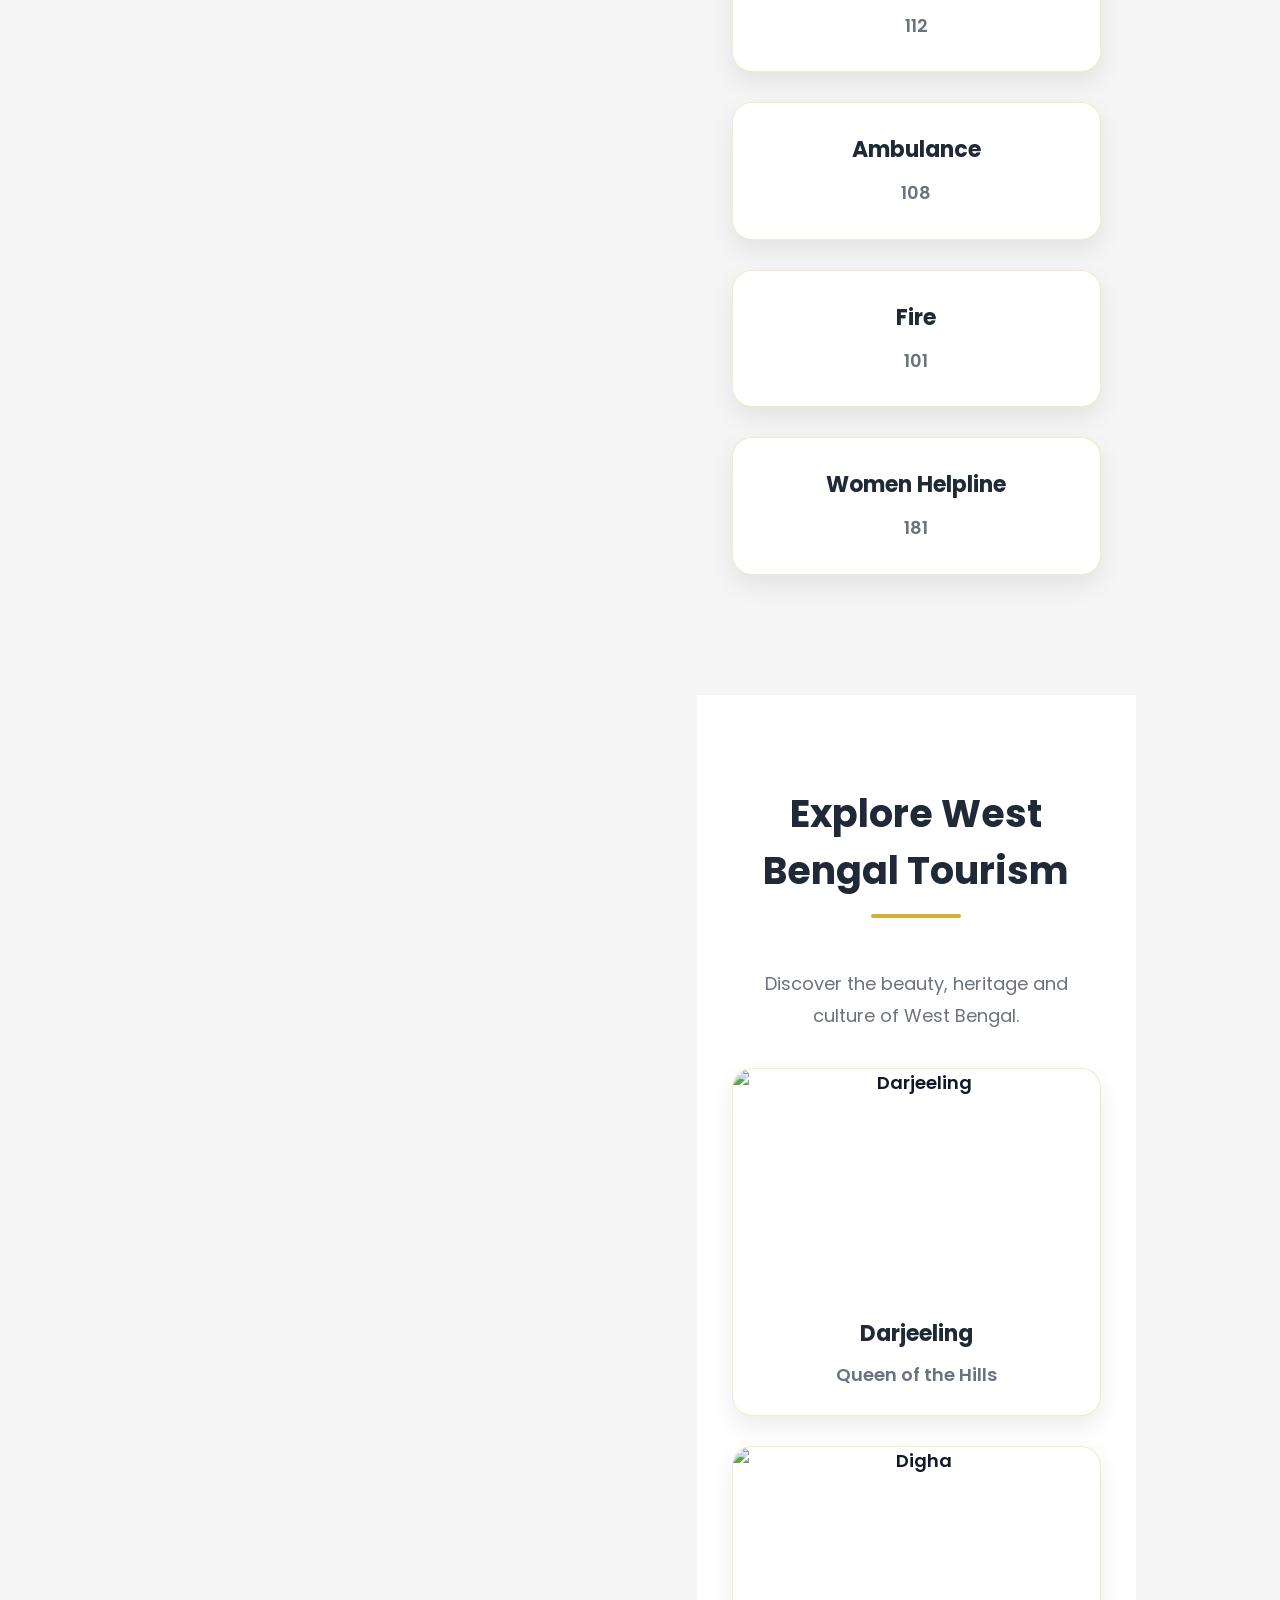
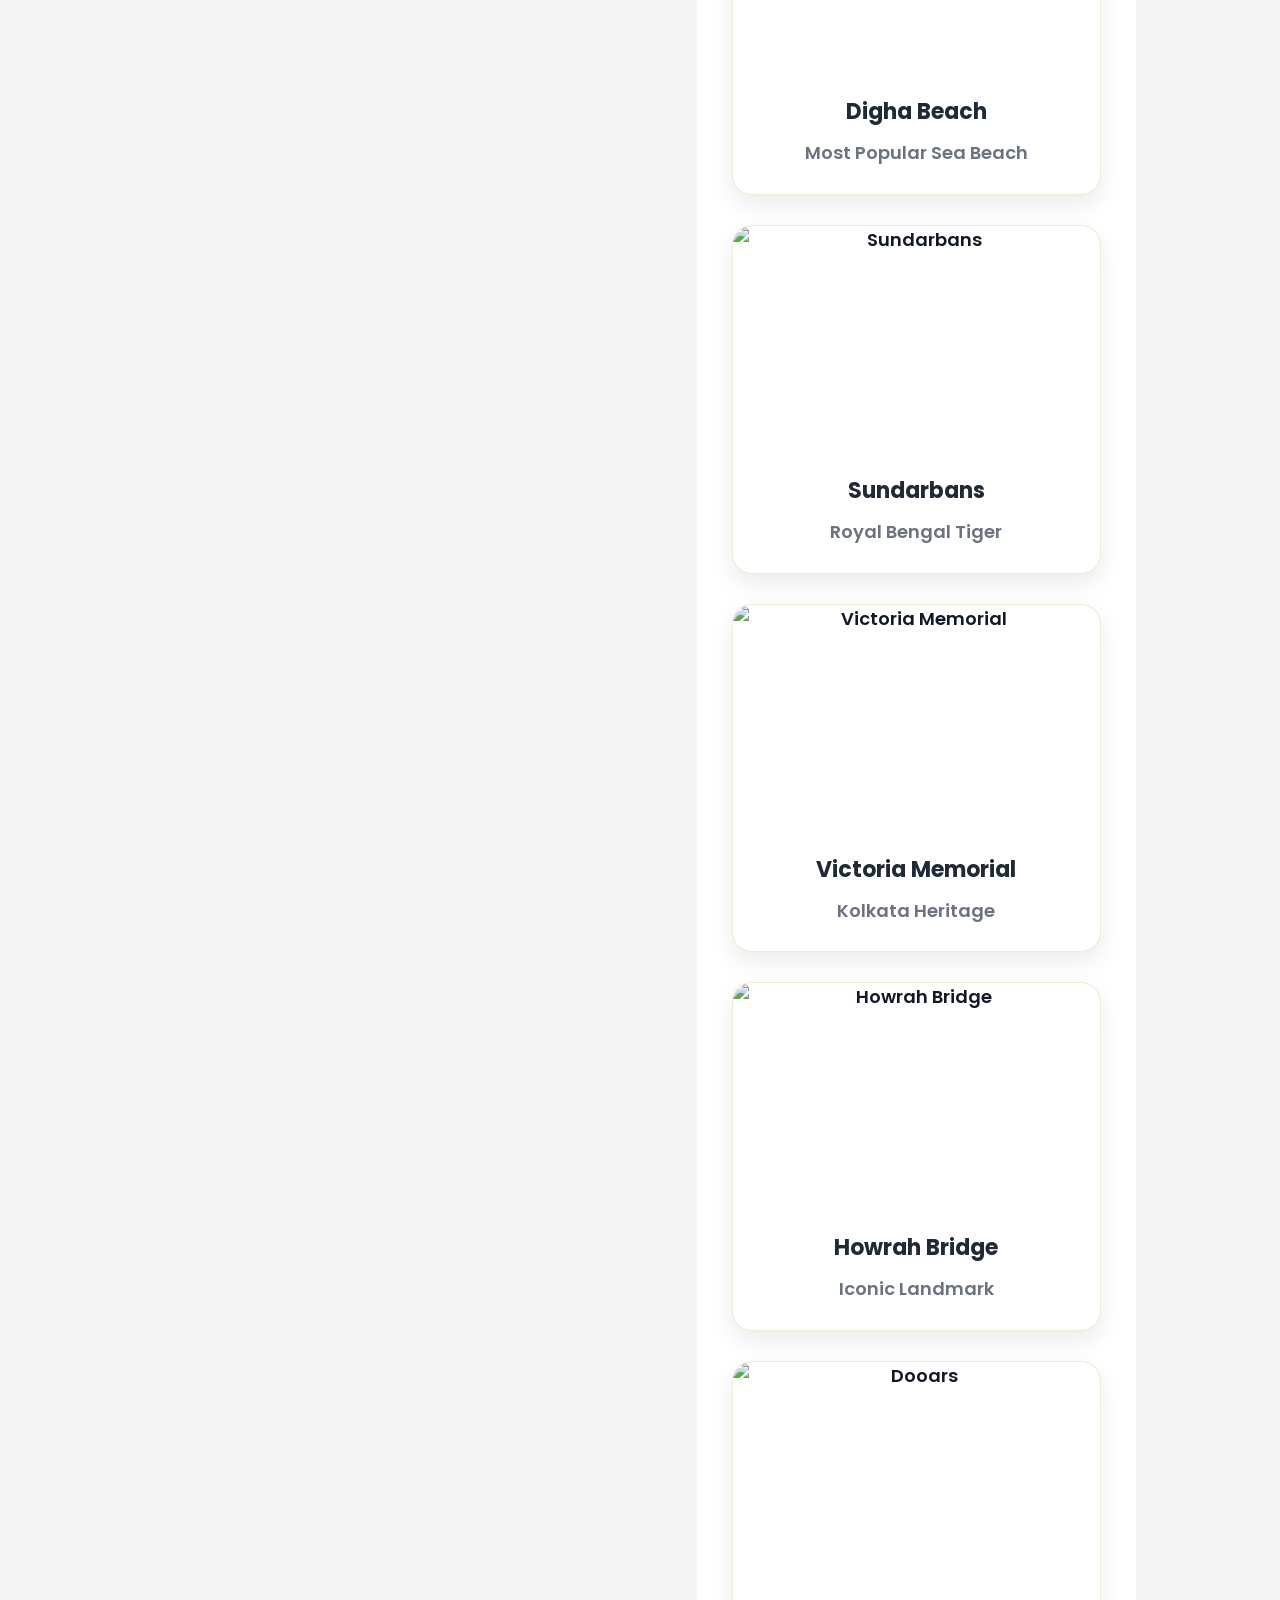
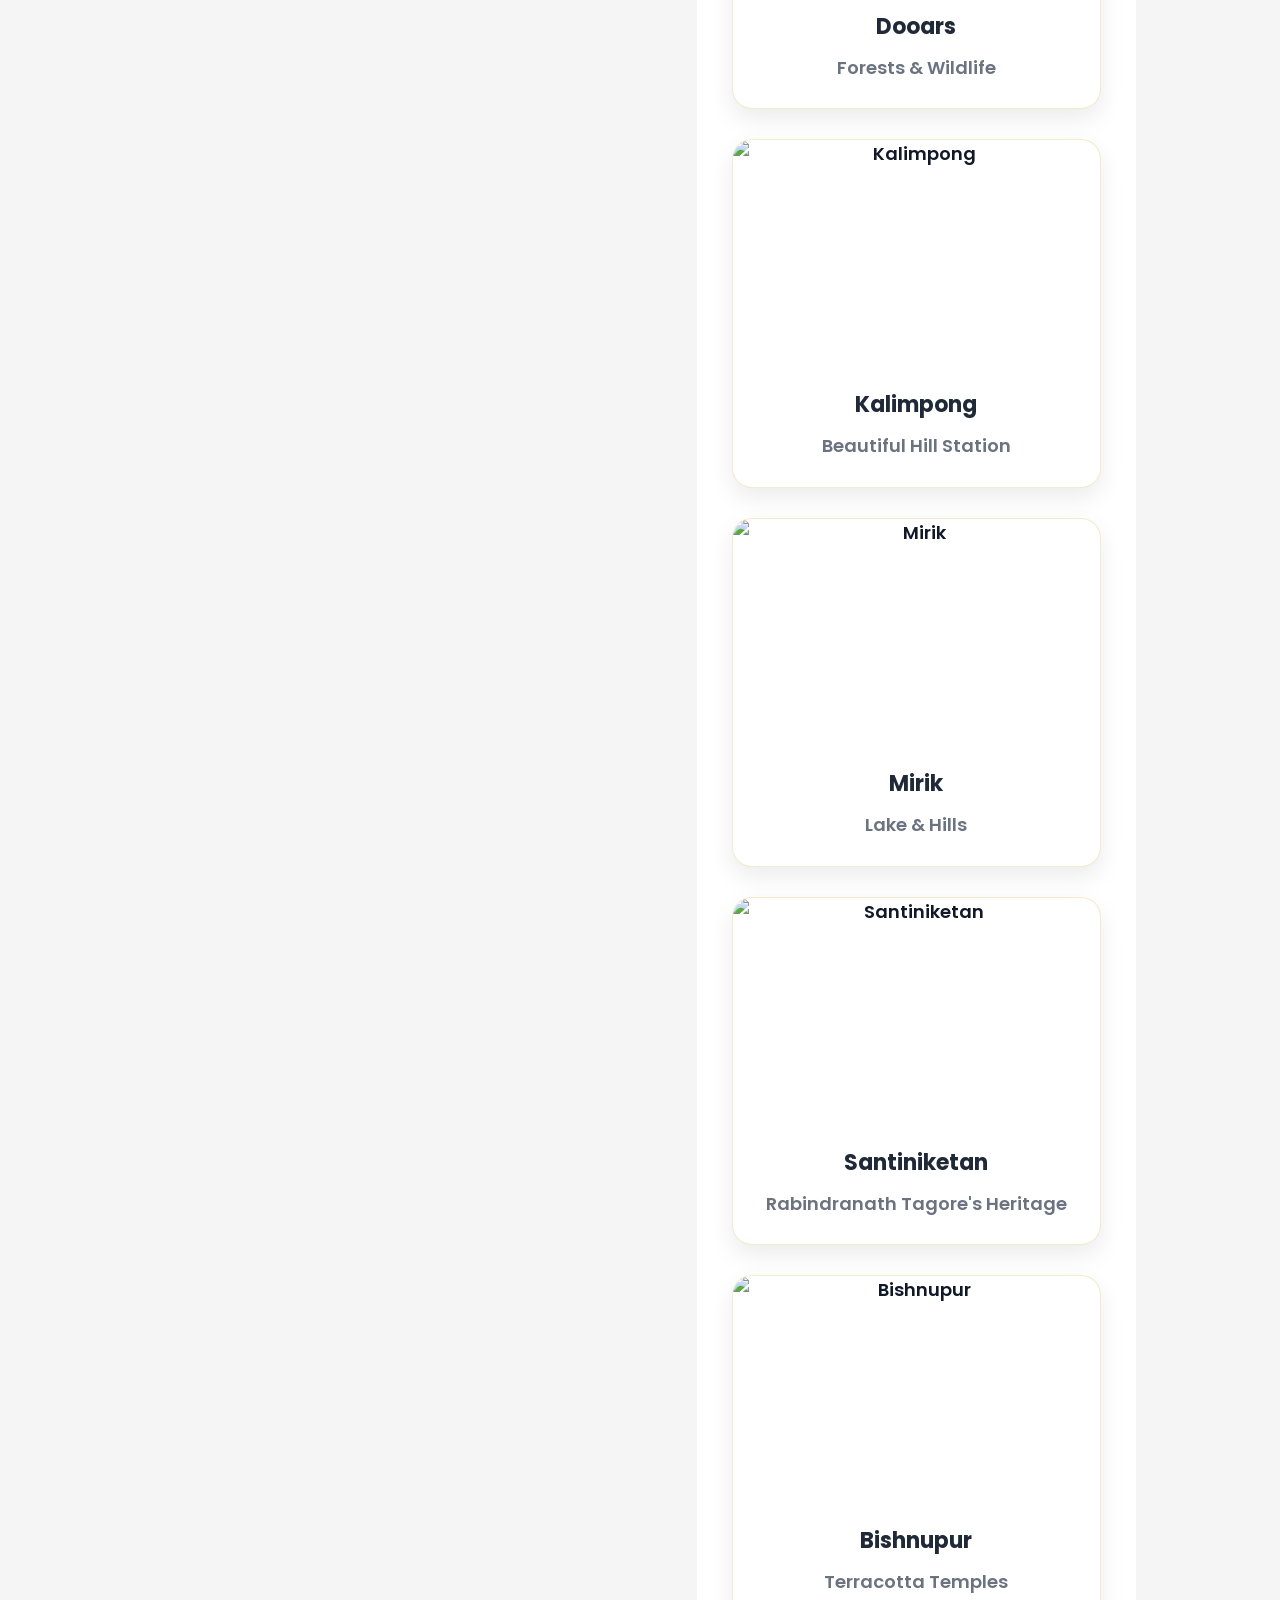
==== commit 5038d12d: "Update index.html" ====
--- a/index.html
+++ b/index.html
@@ -51,40 +51,6 @@
 </header>
 <div class="overlay">
 .hero{
-    width:100%;
-    min-height:55vh;
-    background:
-        linear-gradient(rgba(0,0,0,.35), rgba(0,0,0,.35)),
-        url("images/banner.jpg");
-    background-size:cover;
-    background-position:center;
-    background-repeat:no-repeat;
-
-    display:flex;
-    justify-content:center;
-    align-items:center;
-    text-align:center;
-
-    padding:120px 20px 50px;
-}
-
-.overlay{
-    width:100%;
-    max-width:900px;
-    margin:auto;
-}
-
-.overlay h1{
-    font-size:56px;
-    color:#fff;
-    margin-bottom:20px;
-}
-
-.overlay p{
-    color:#fff;
-    font-size:20px;
-    margin-bottom:30px;
-}
 
     <h1>Welcome to <br>West Bengal <br>Information Portal</h1>
 
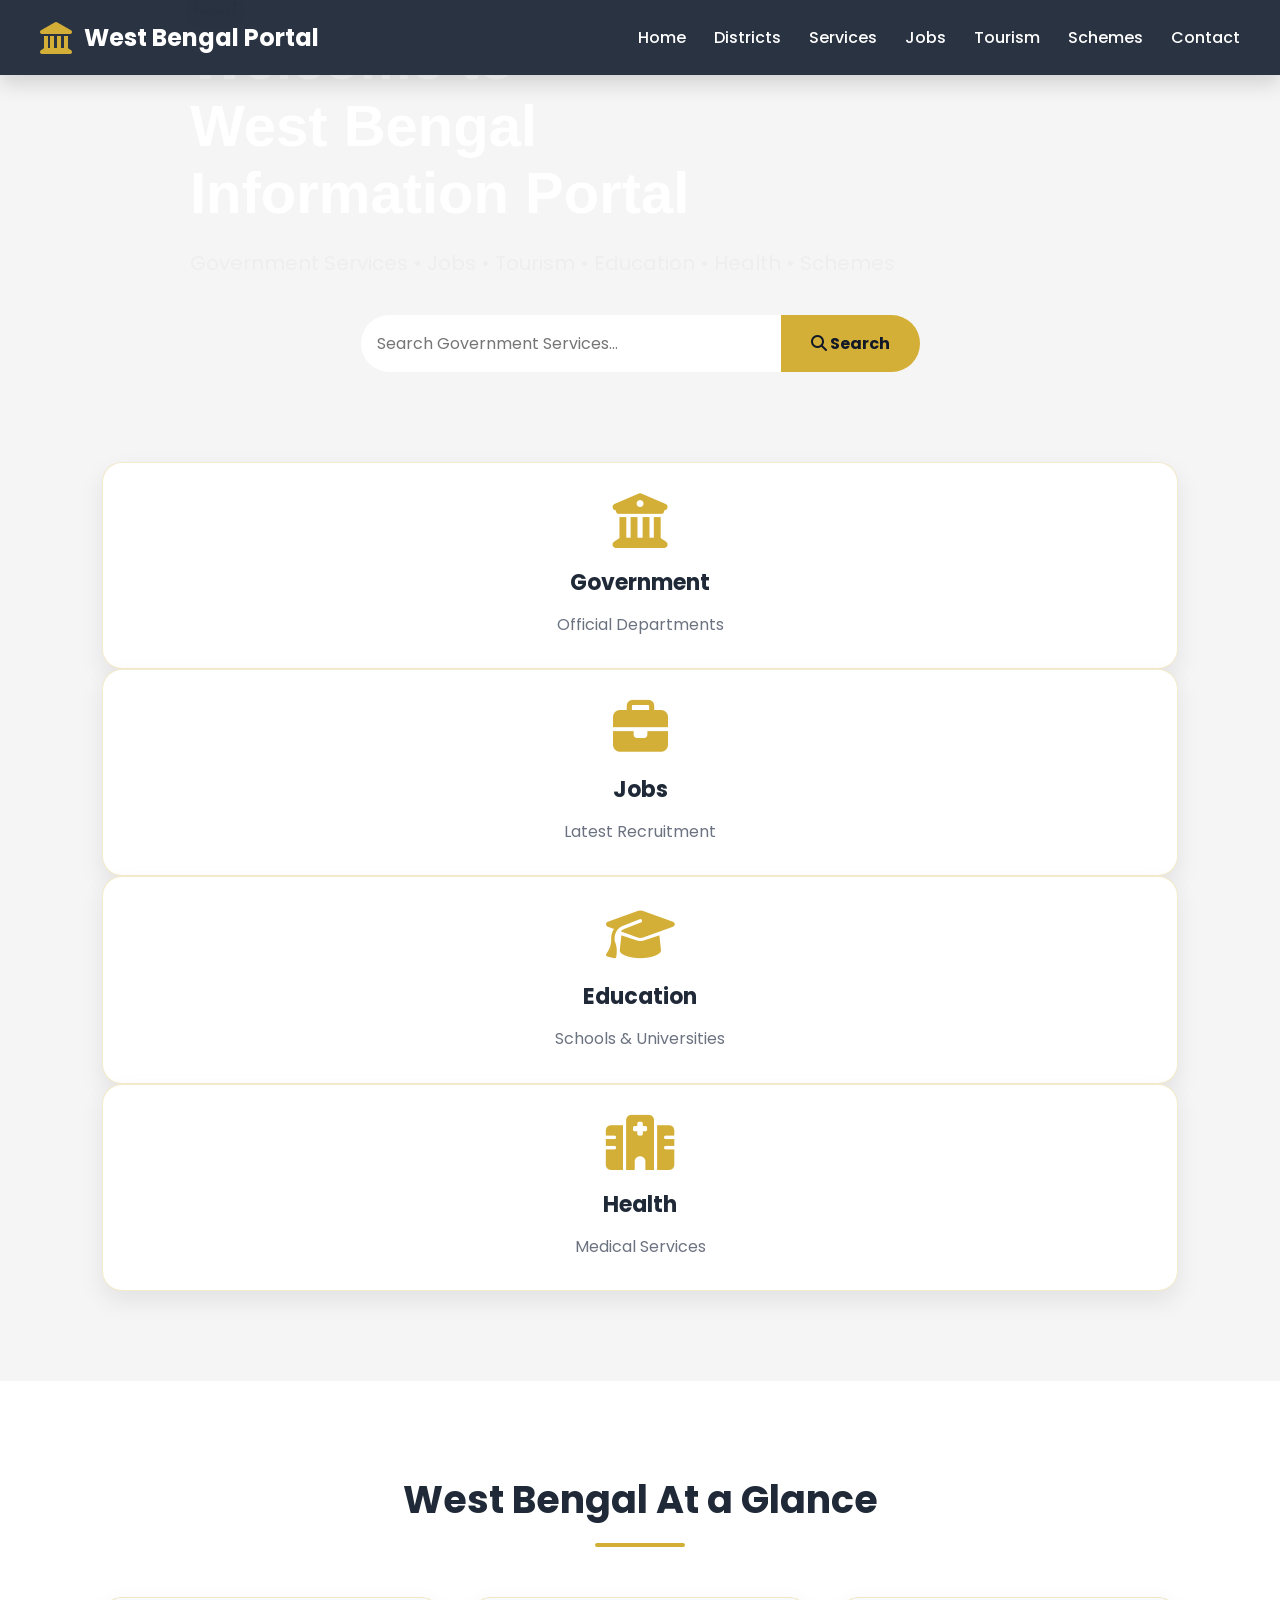
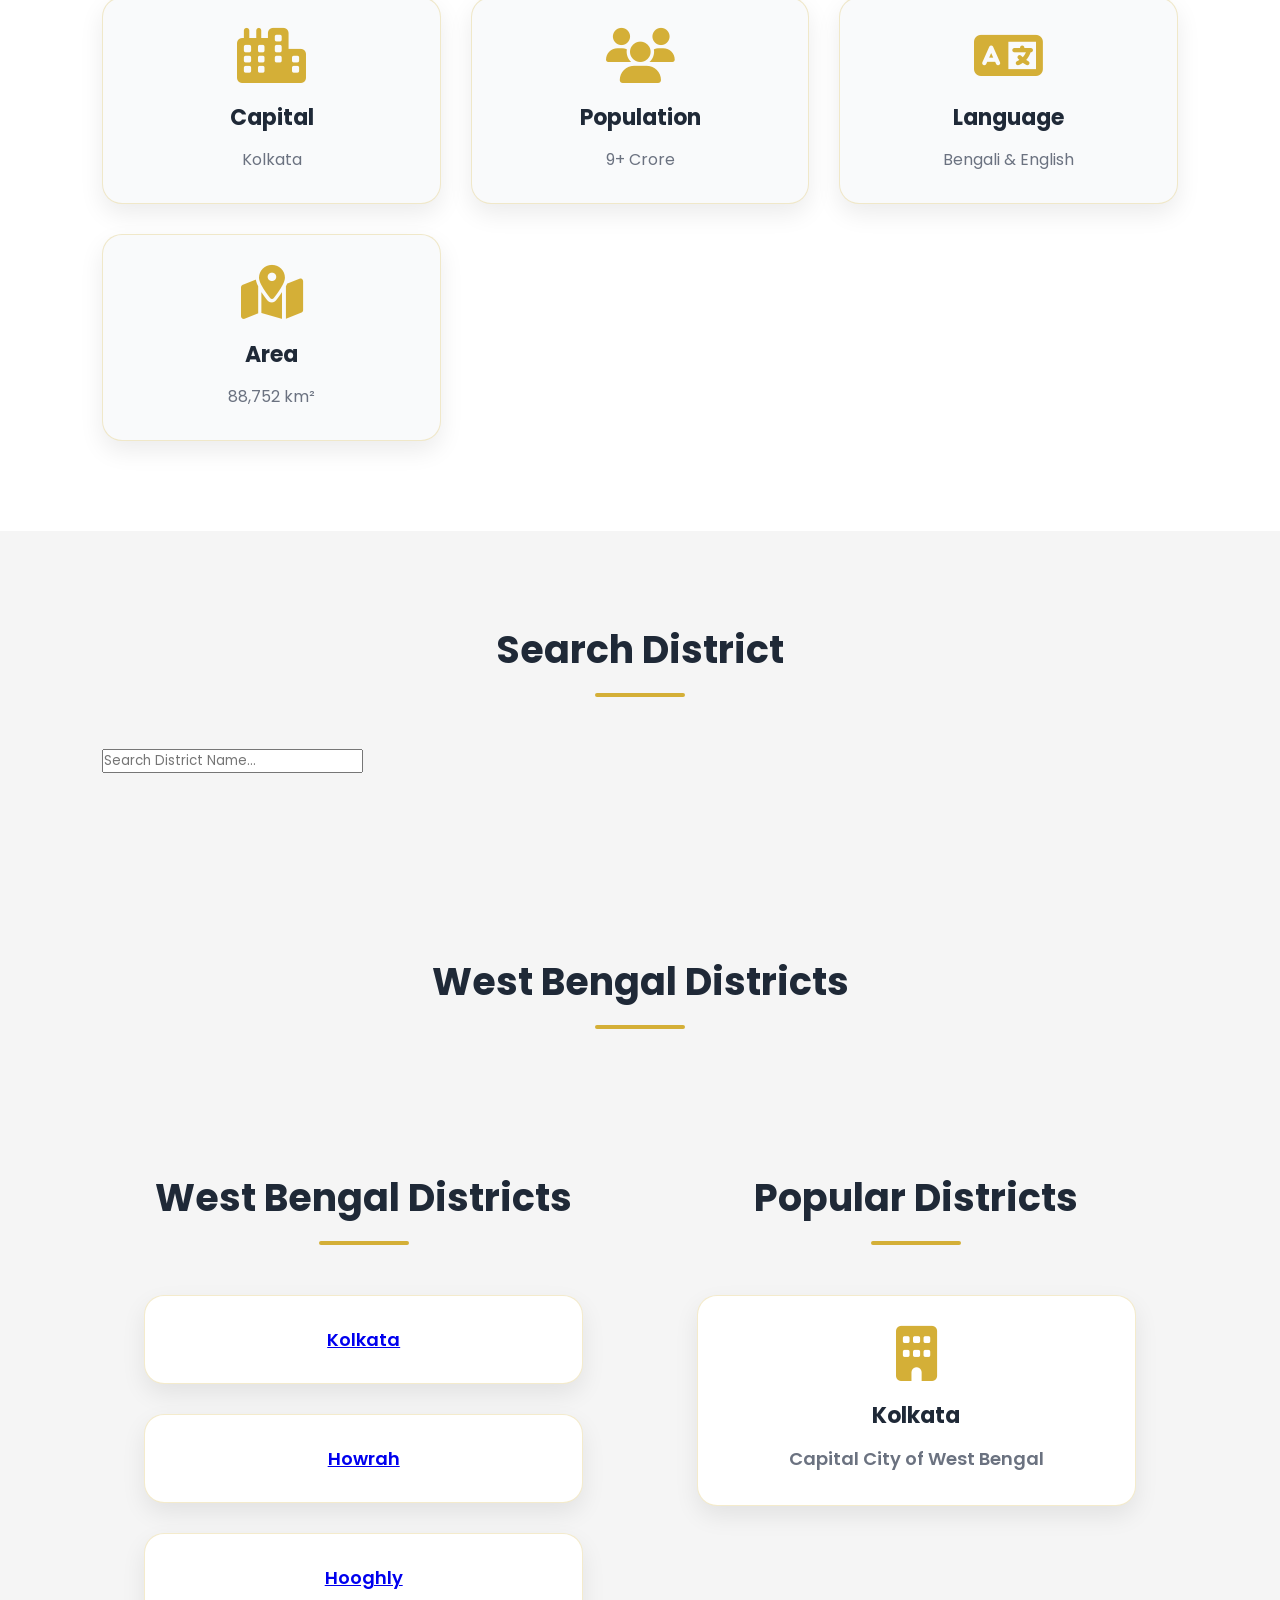
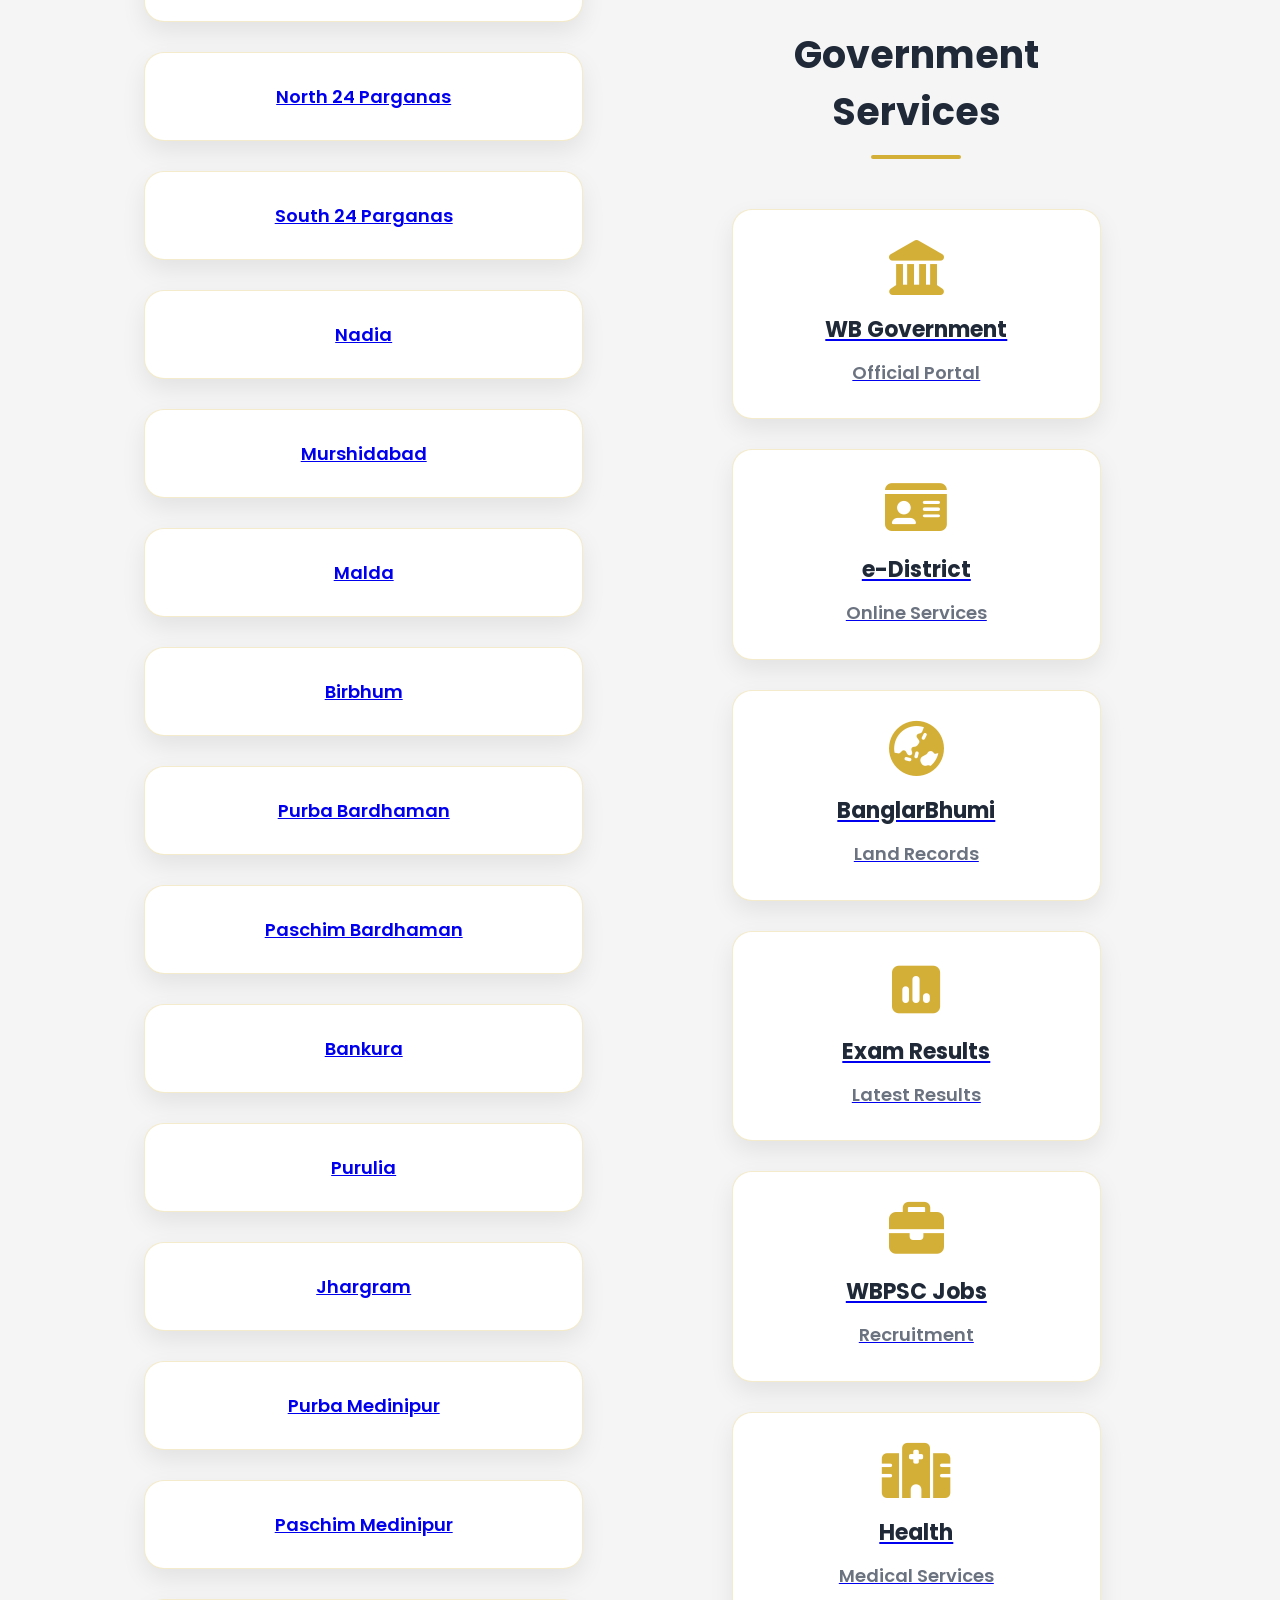
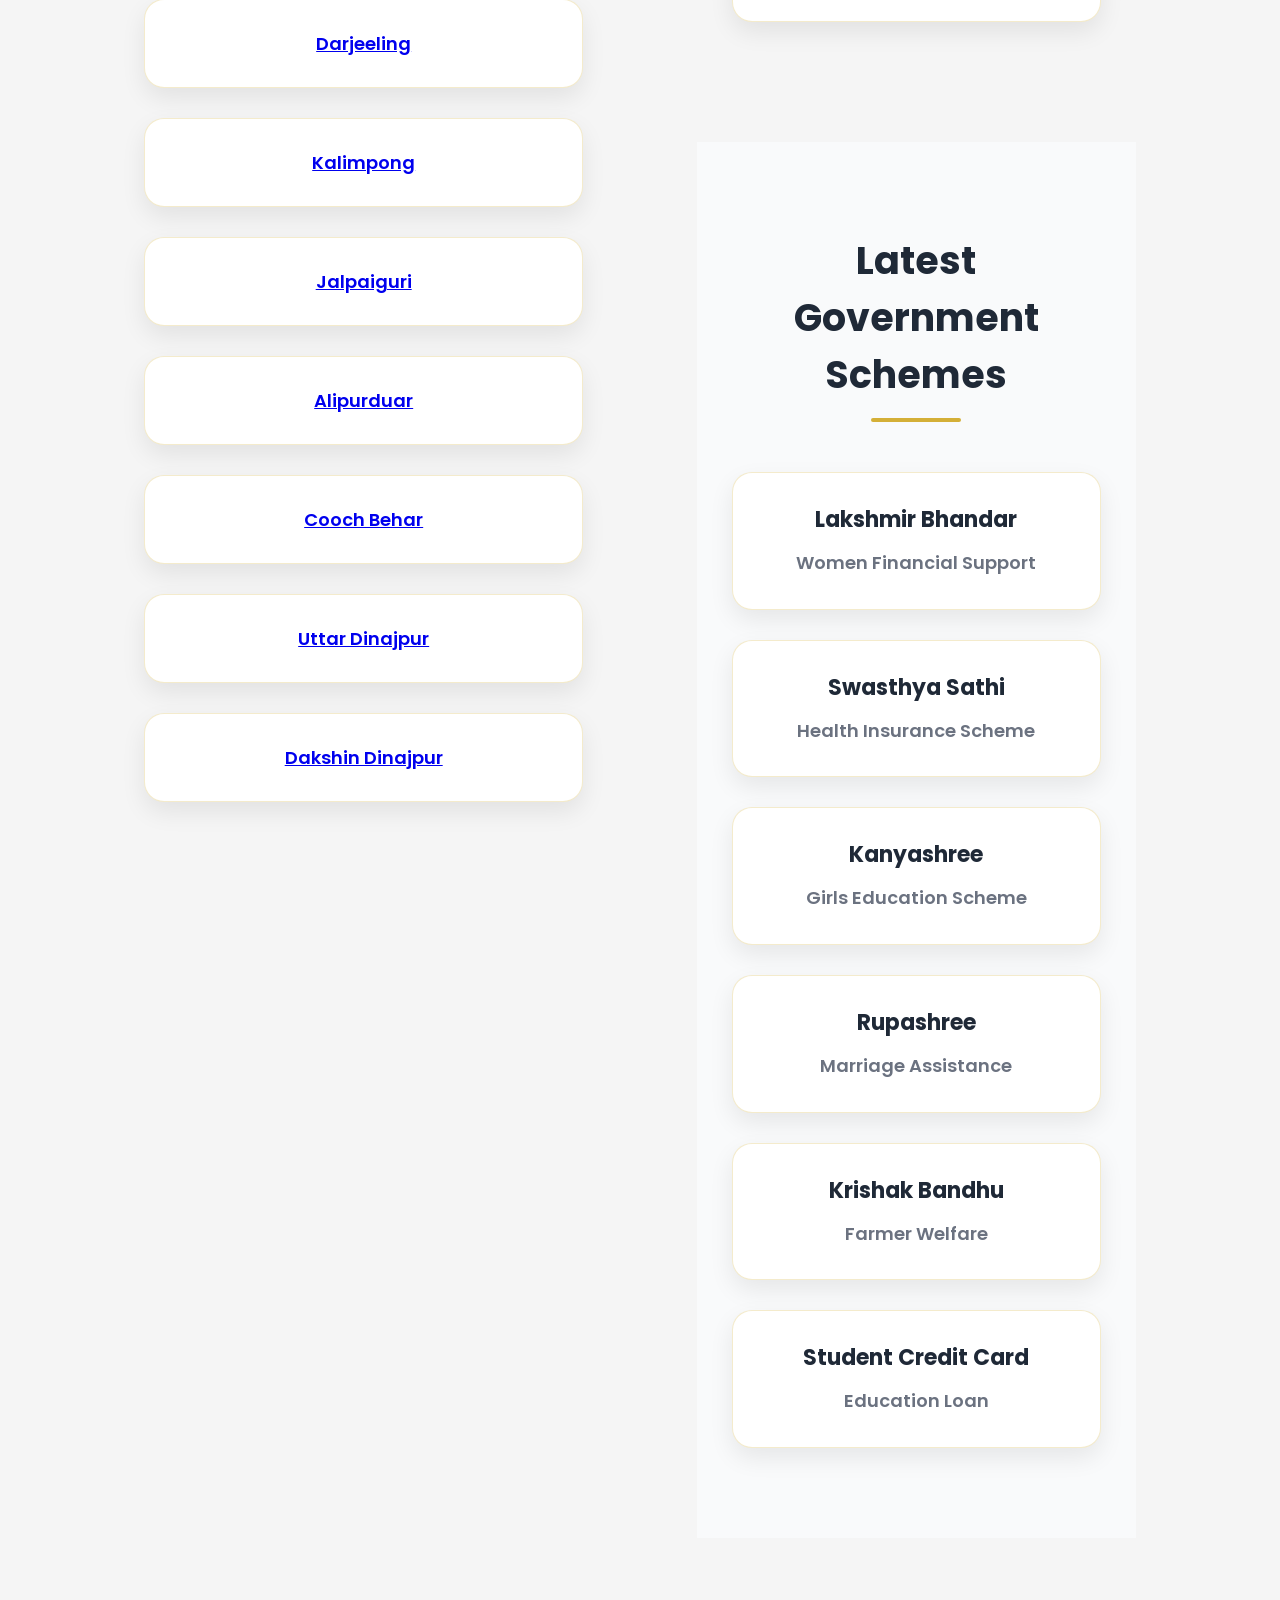
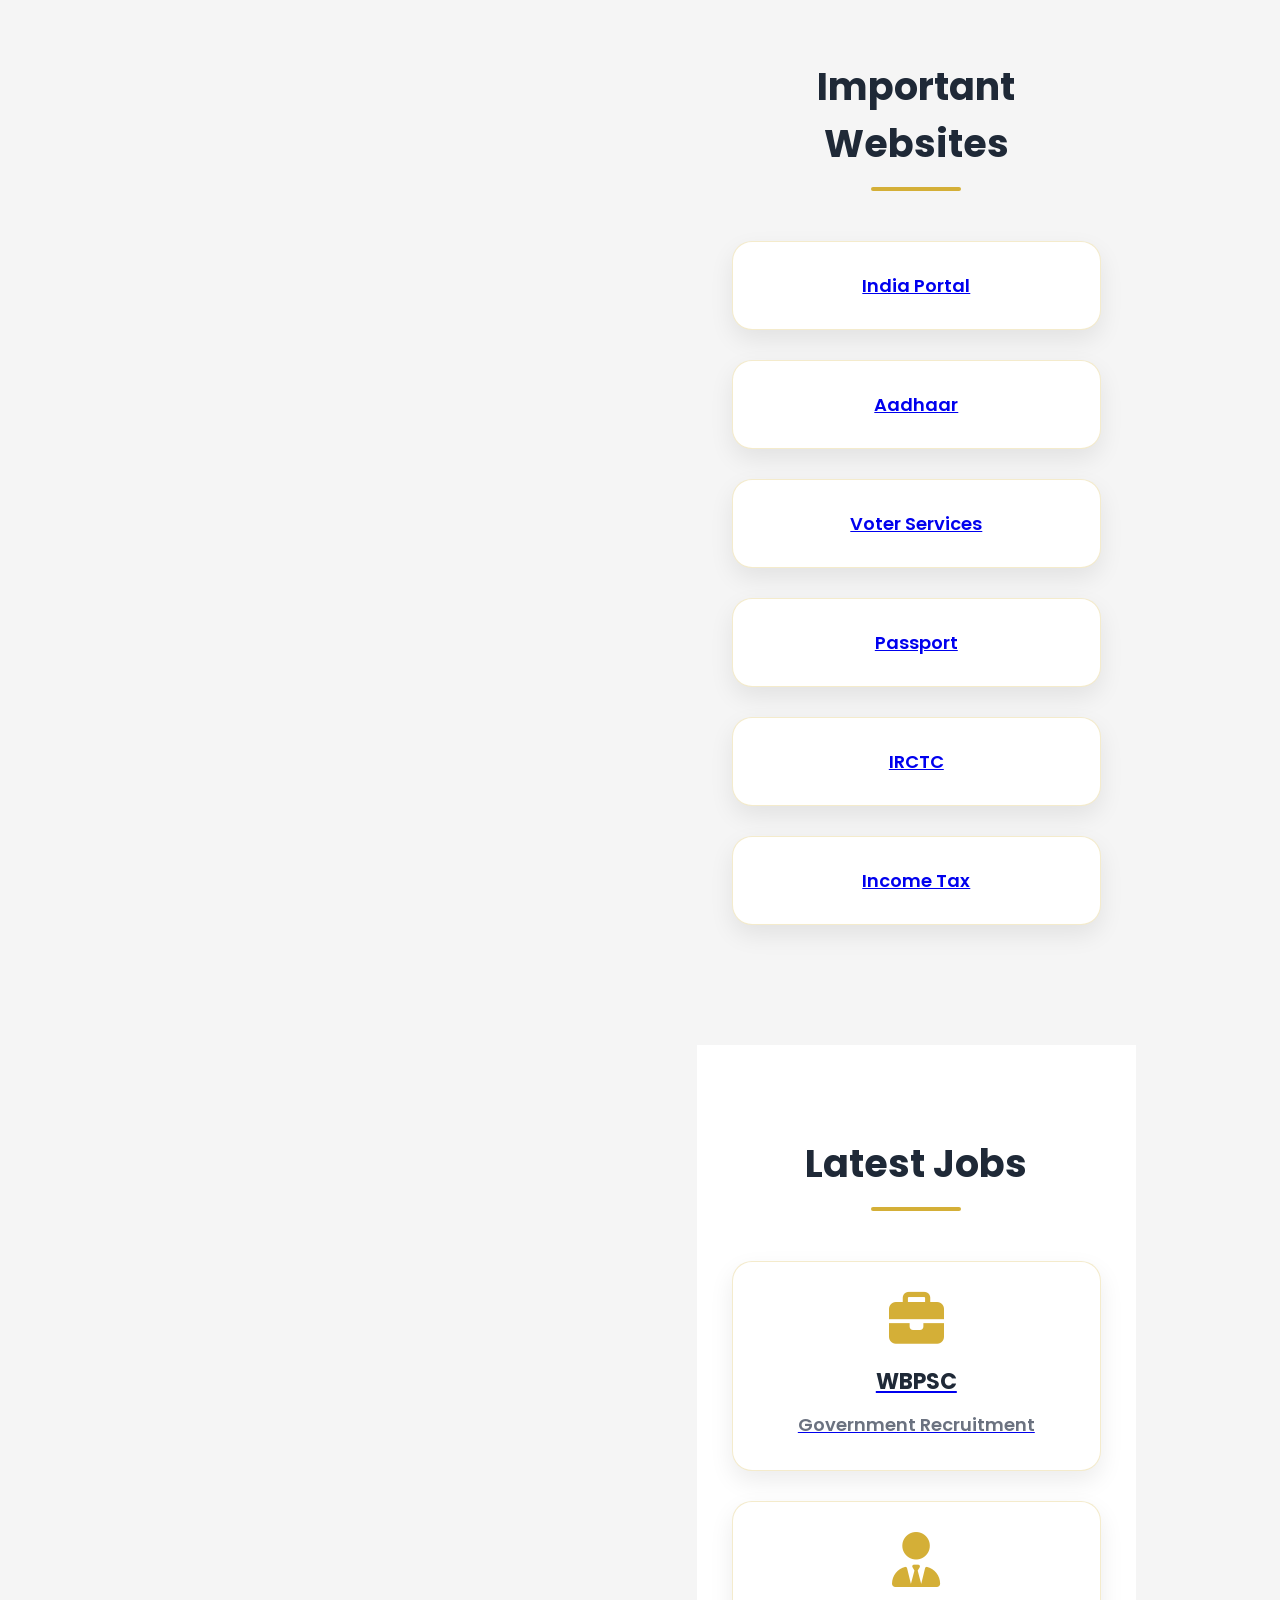
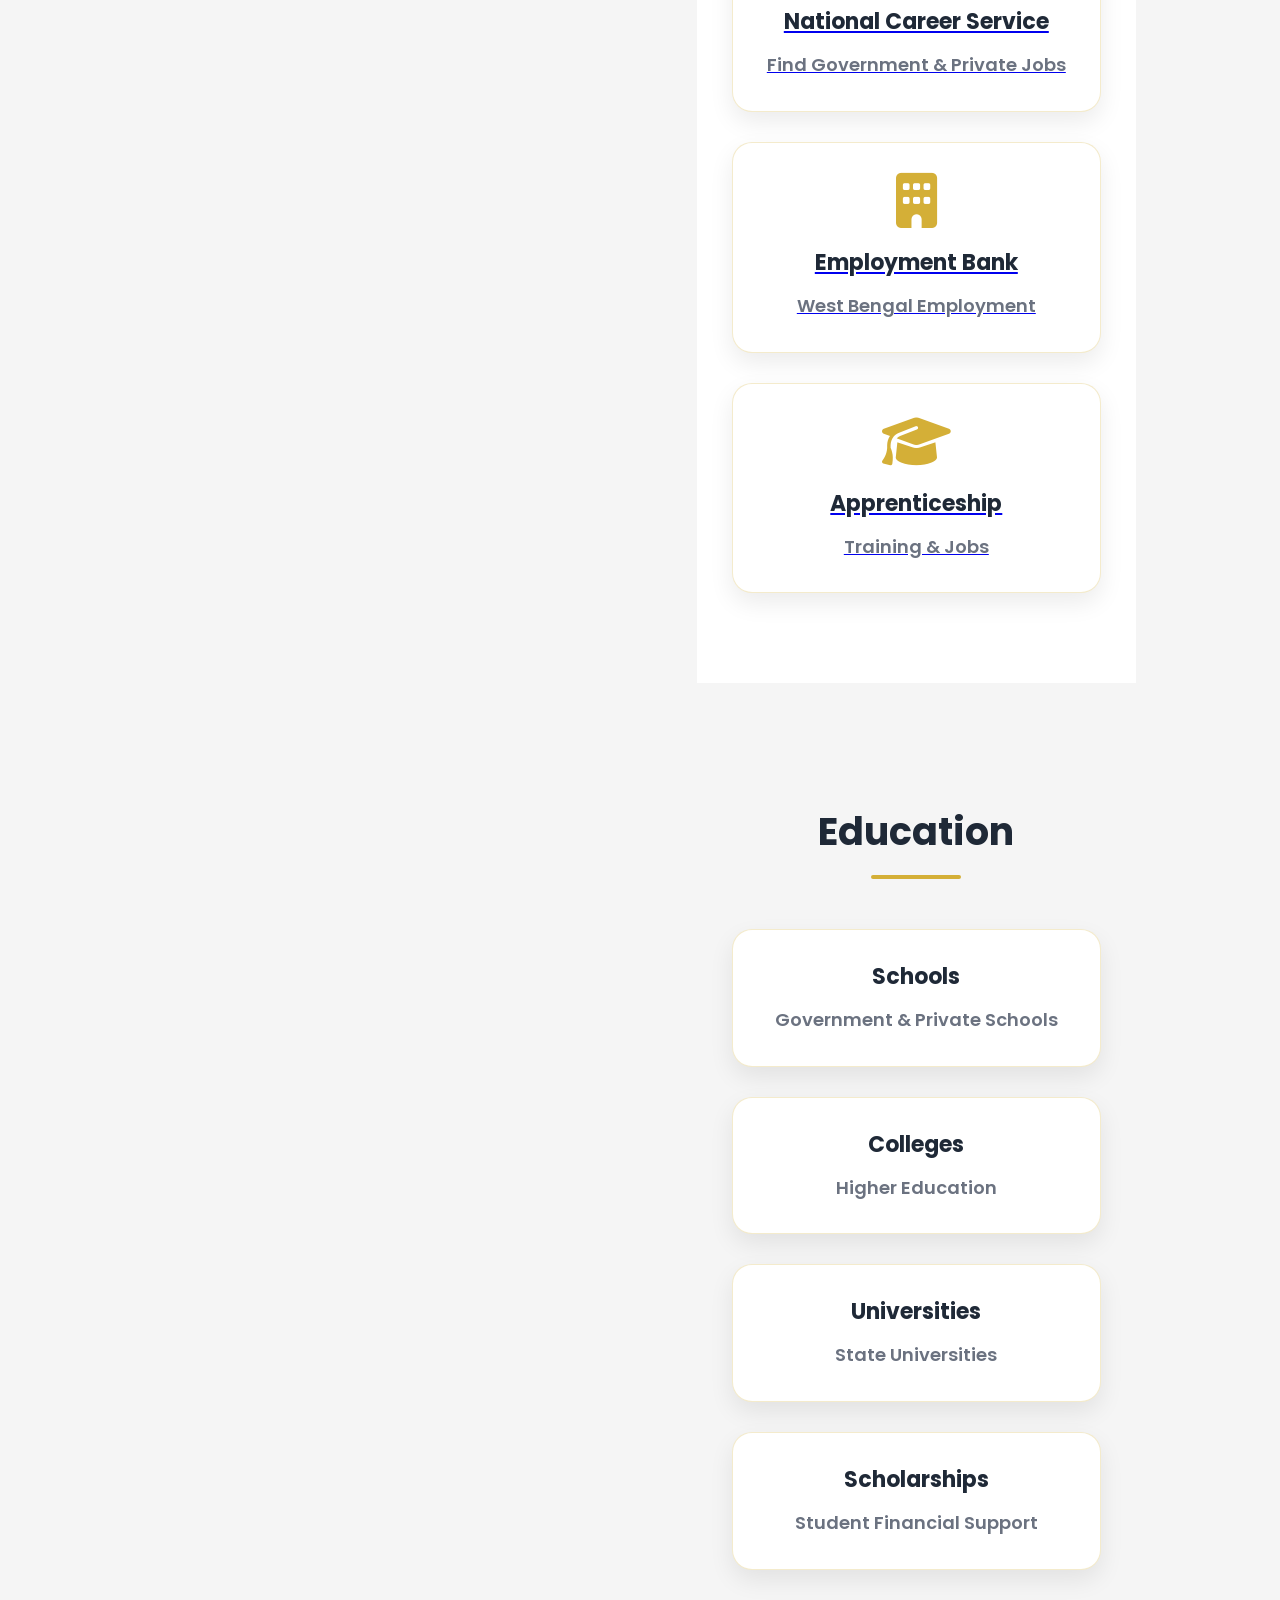
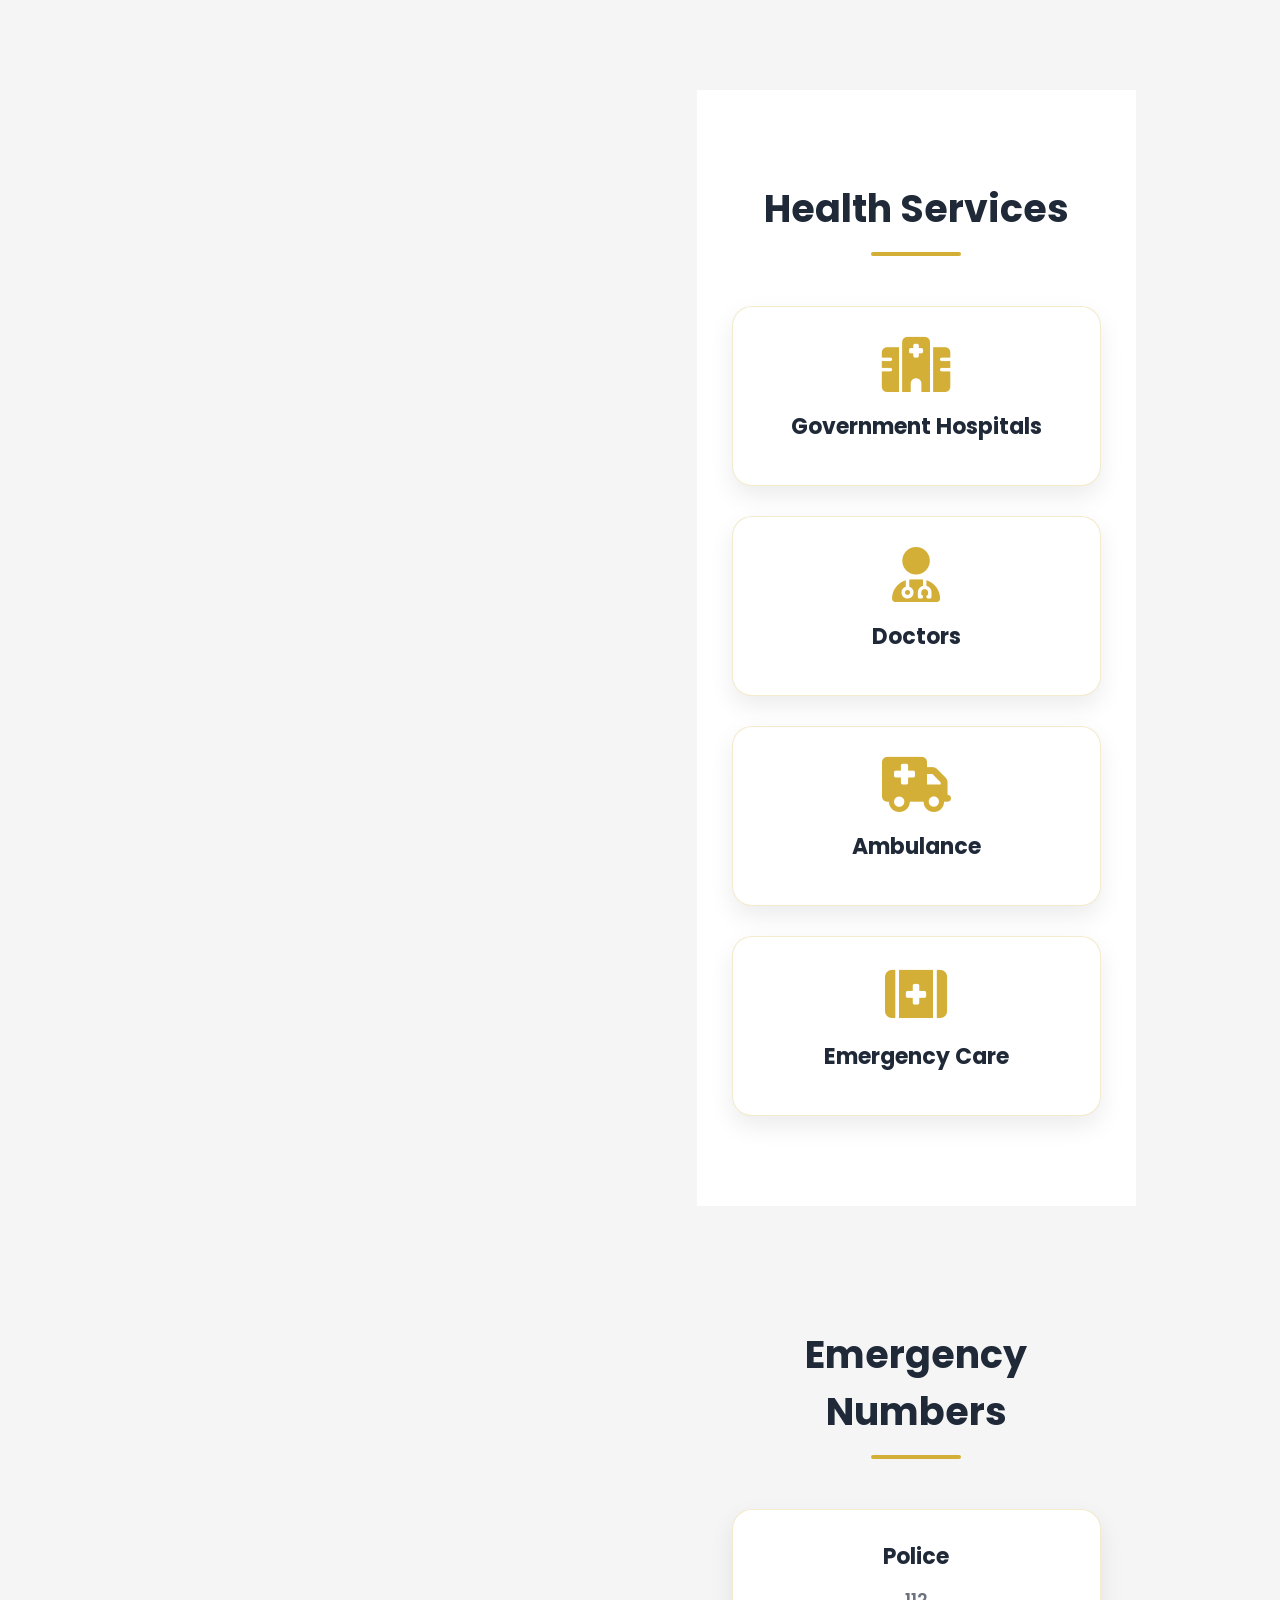
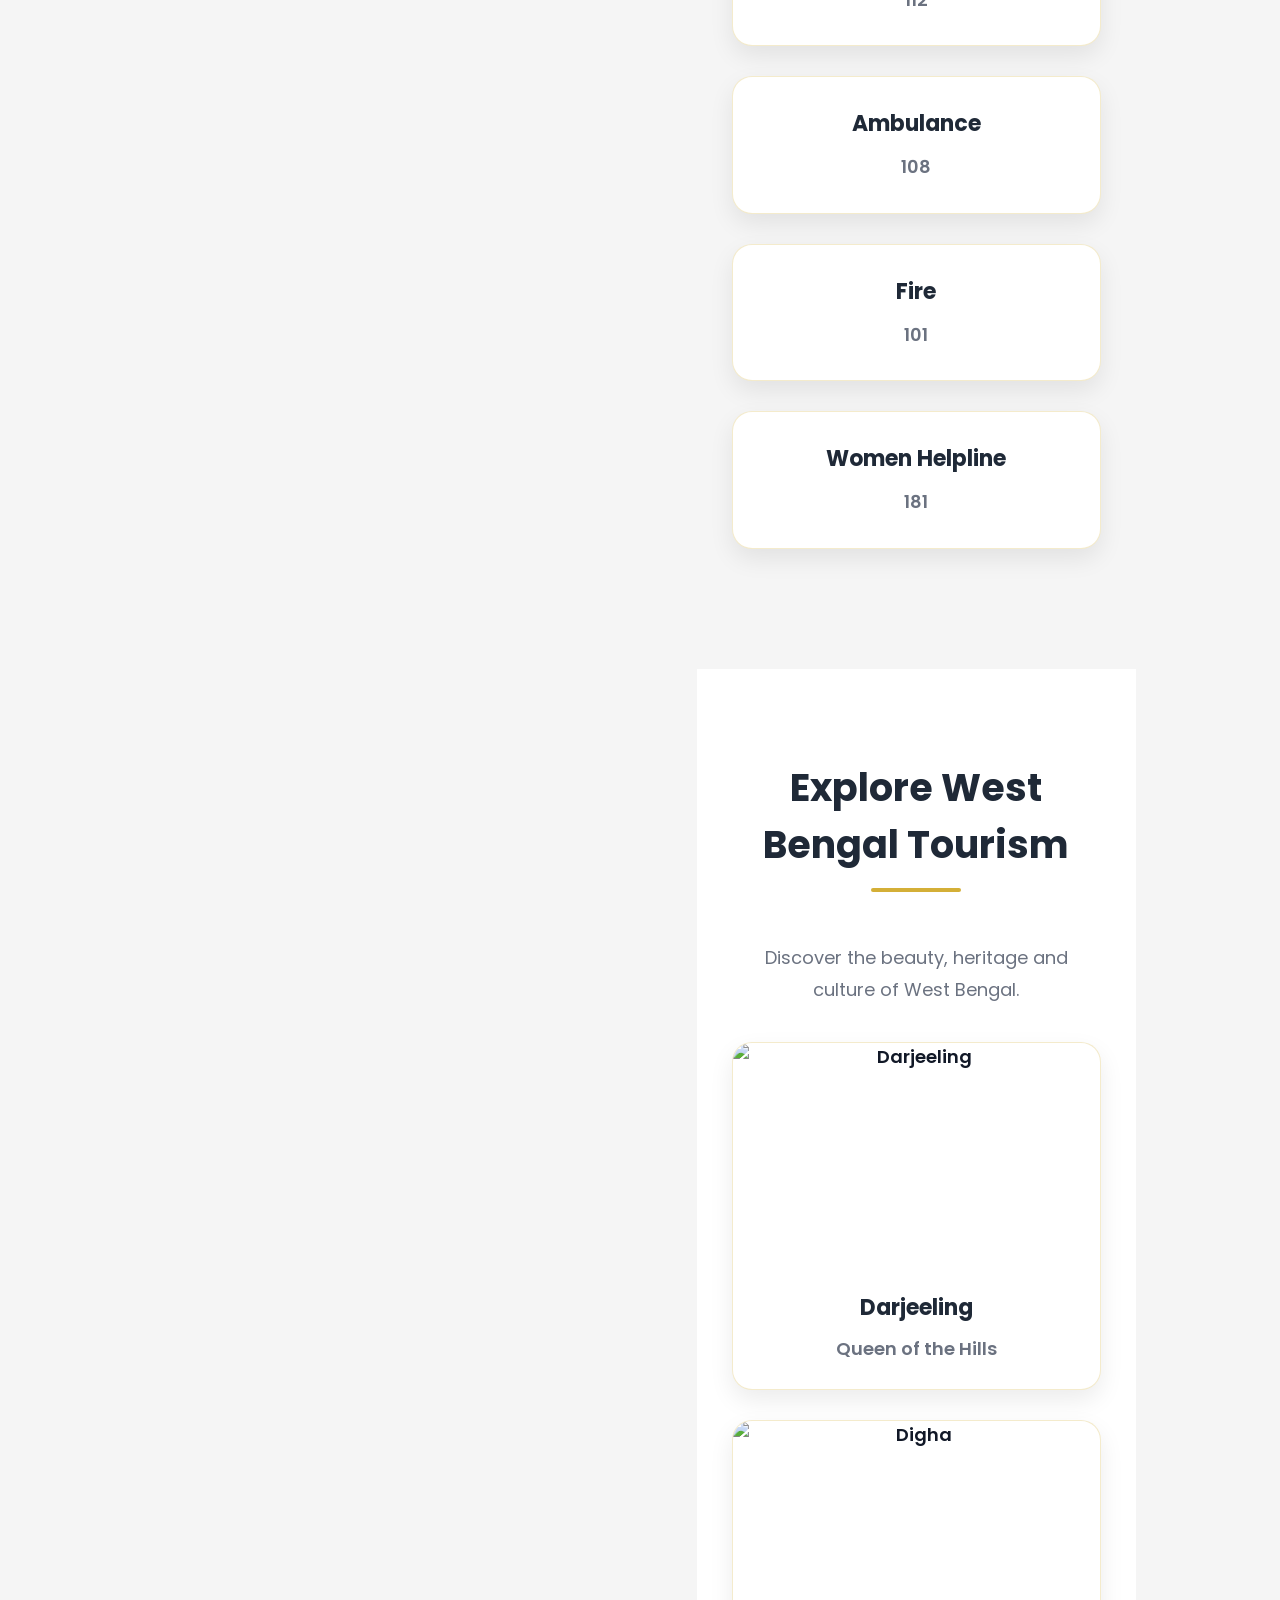
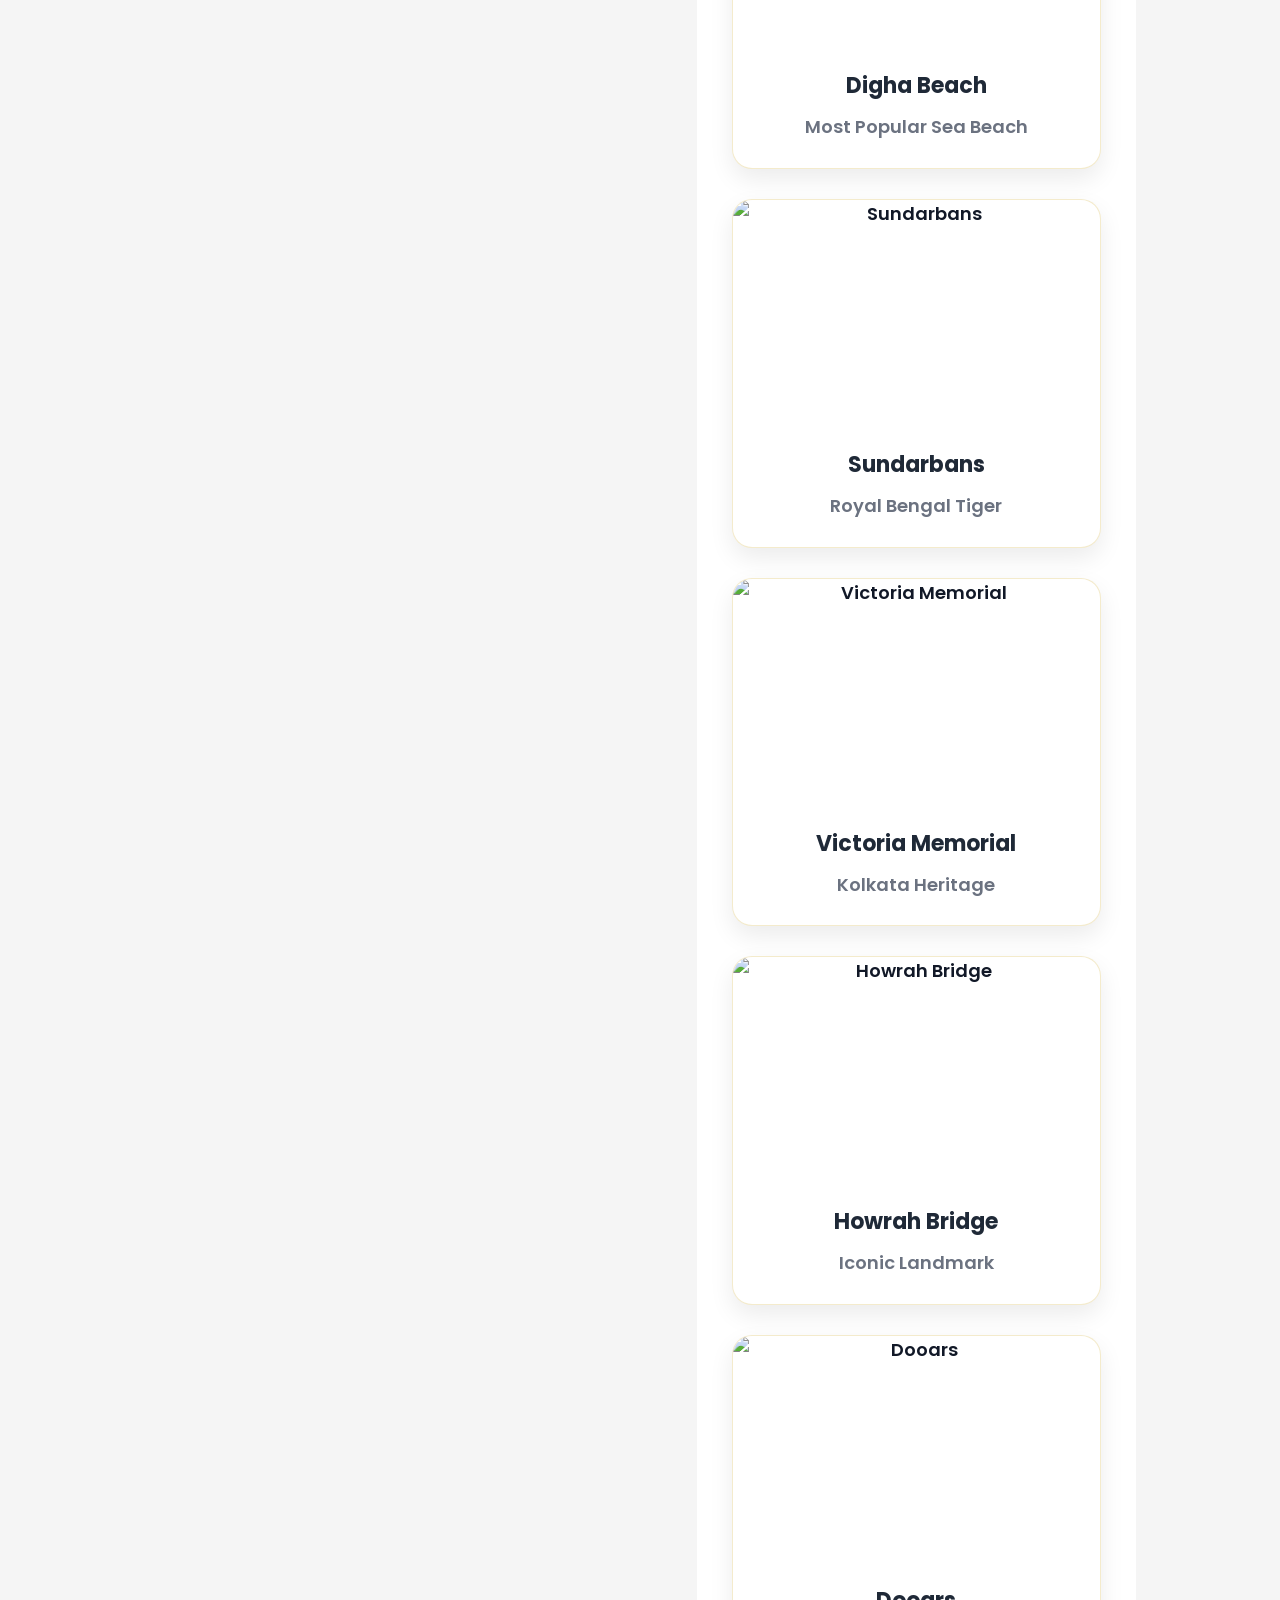
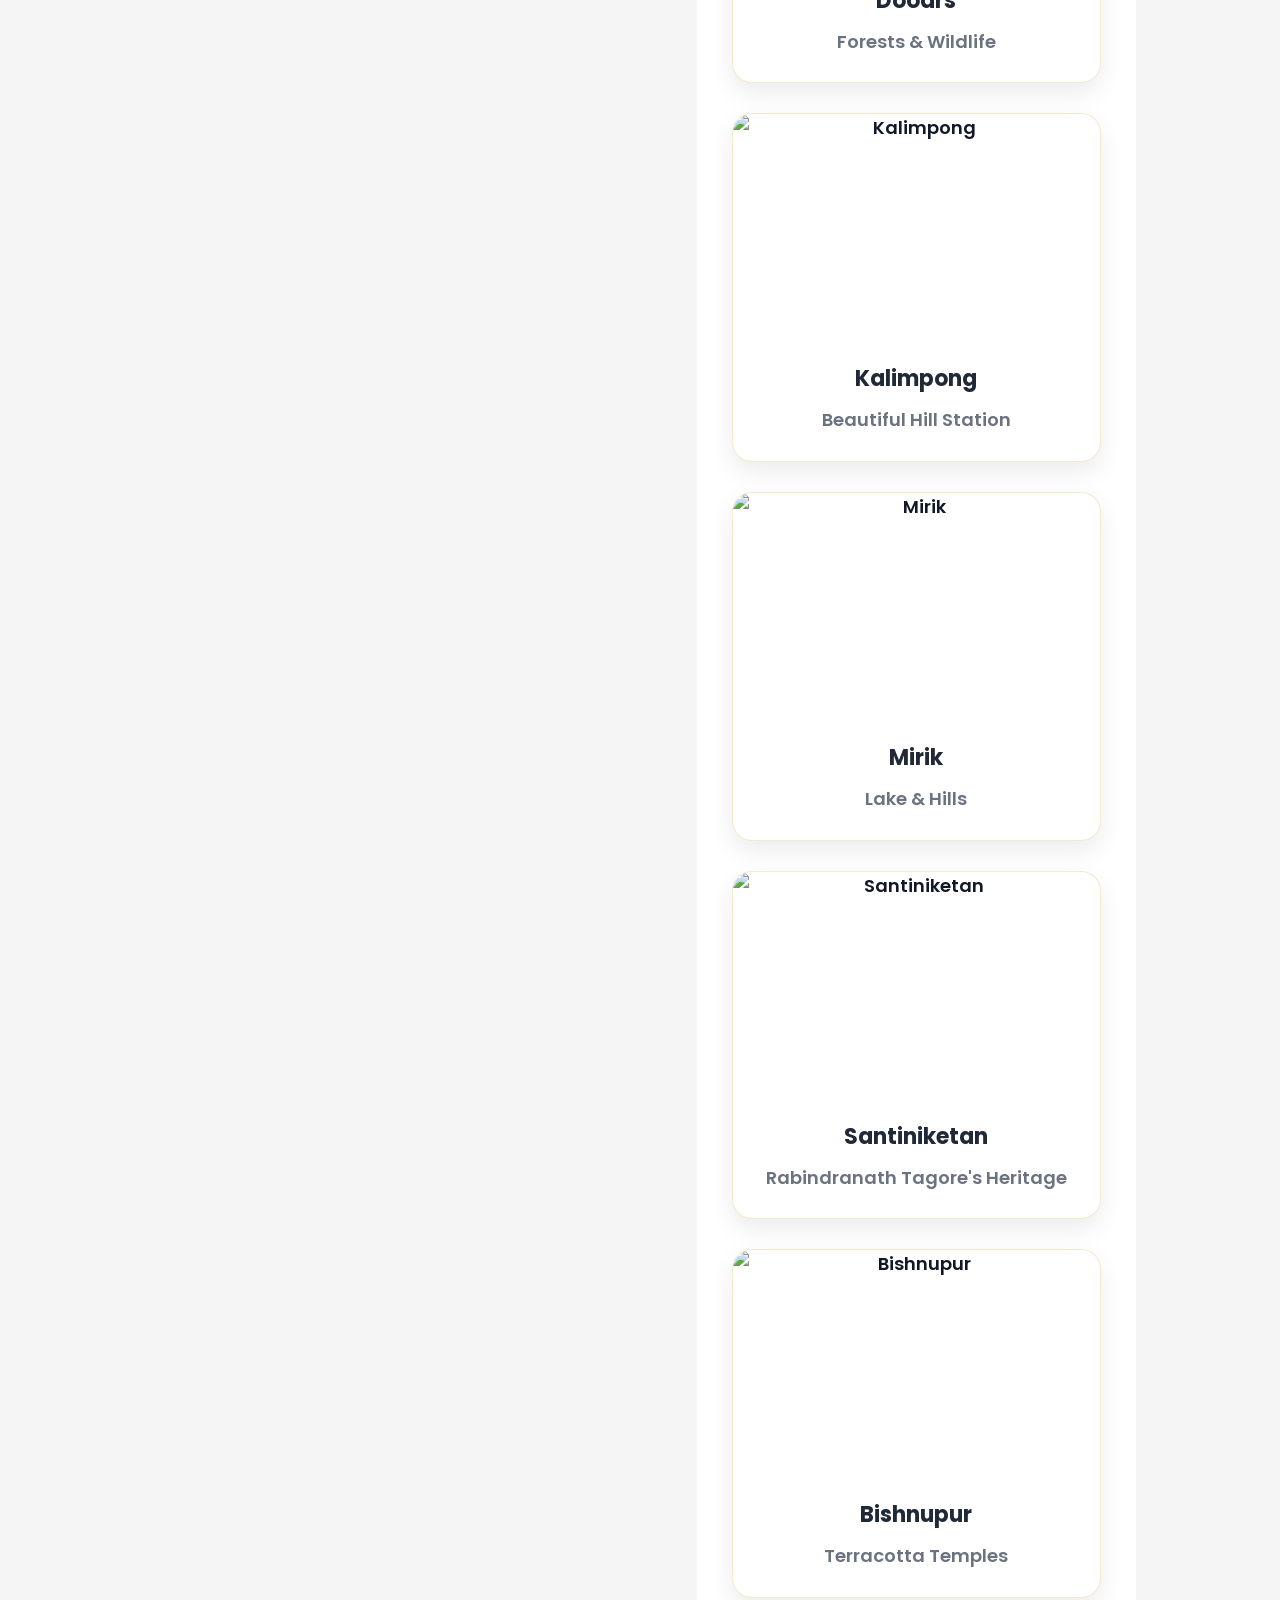
==== commit 77239049: "Update index.html" ====
--- a/index.html
+++ b/index.html
@@ -68,27 +68,7 @@
             Search
         </button>
     </div>
-
-
-
-<input
-type="text"
-placeholder="Search Government Services...">
-
-<button>
-
-<i class="fa-solid fa-magnifying-glass"></i>
-
-Search
-
-</button>
-
-</div>
-
-</div>
-
-</section>
-
+</div>
 <section class="quick-cards">
 
 <div class="card">
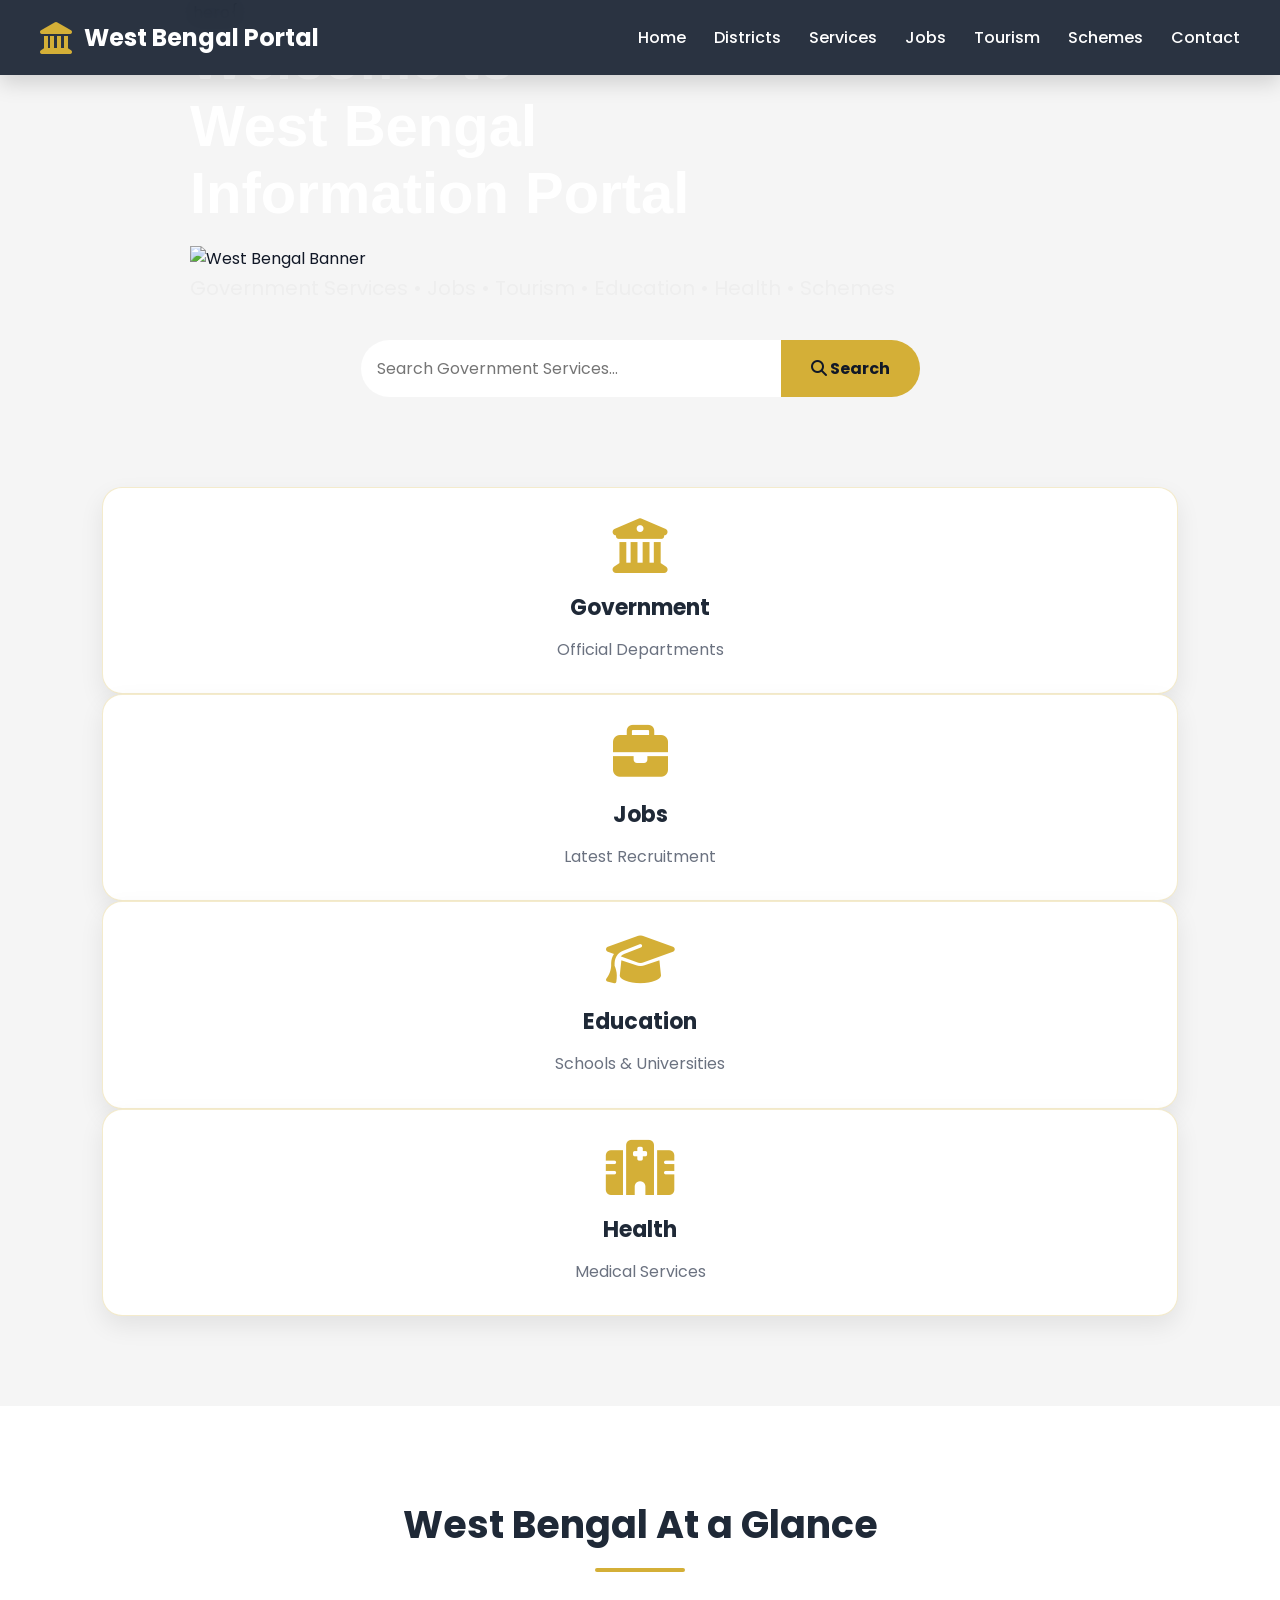
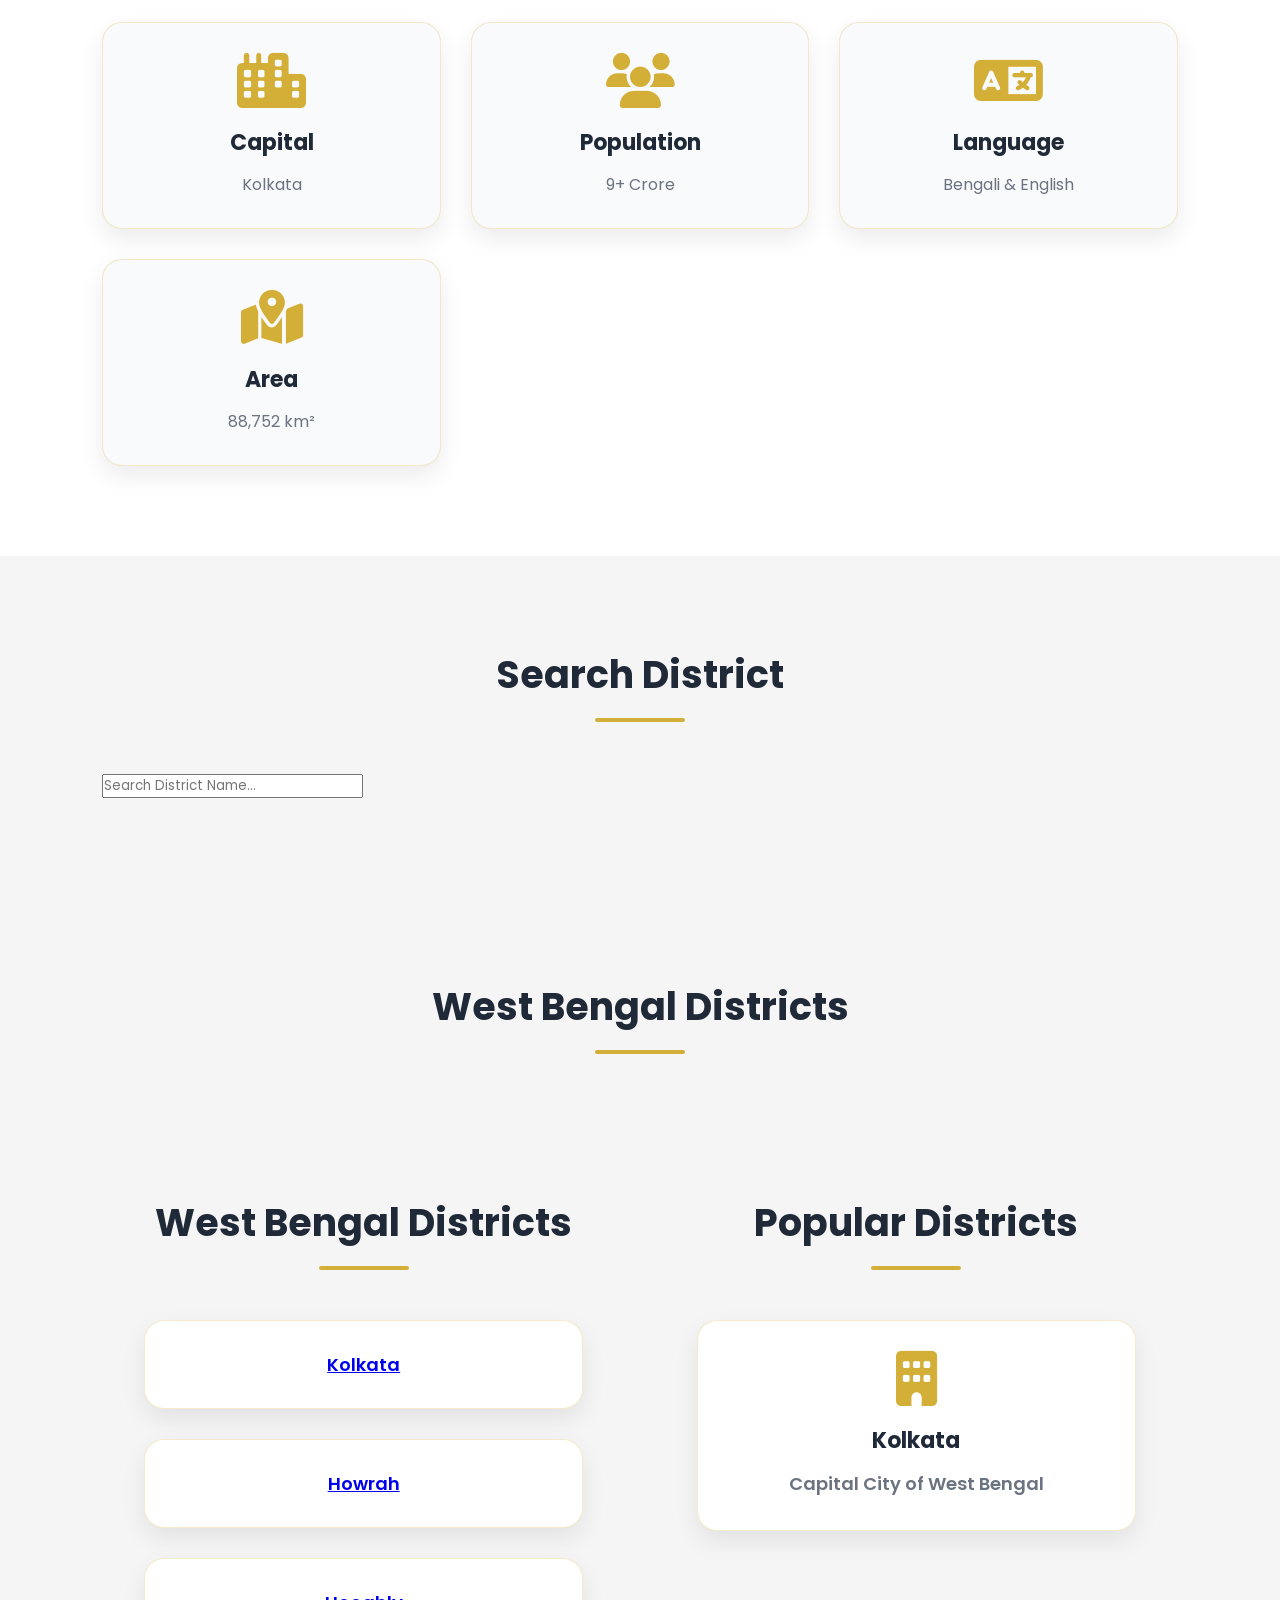
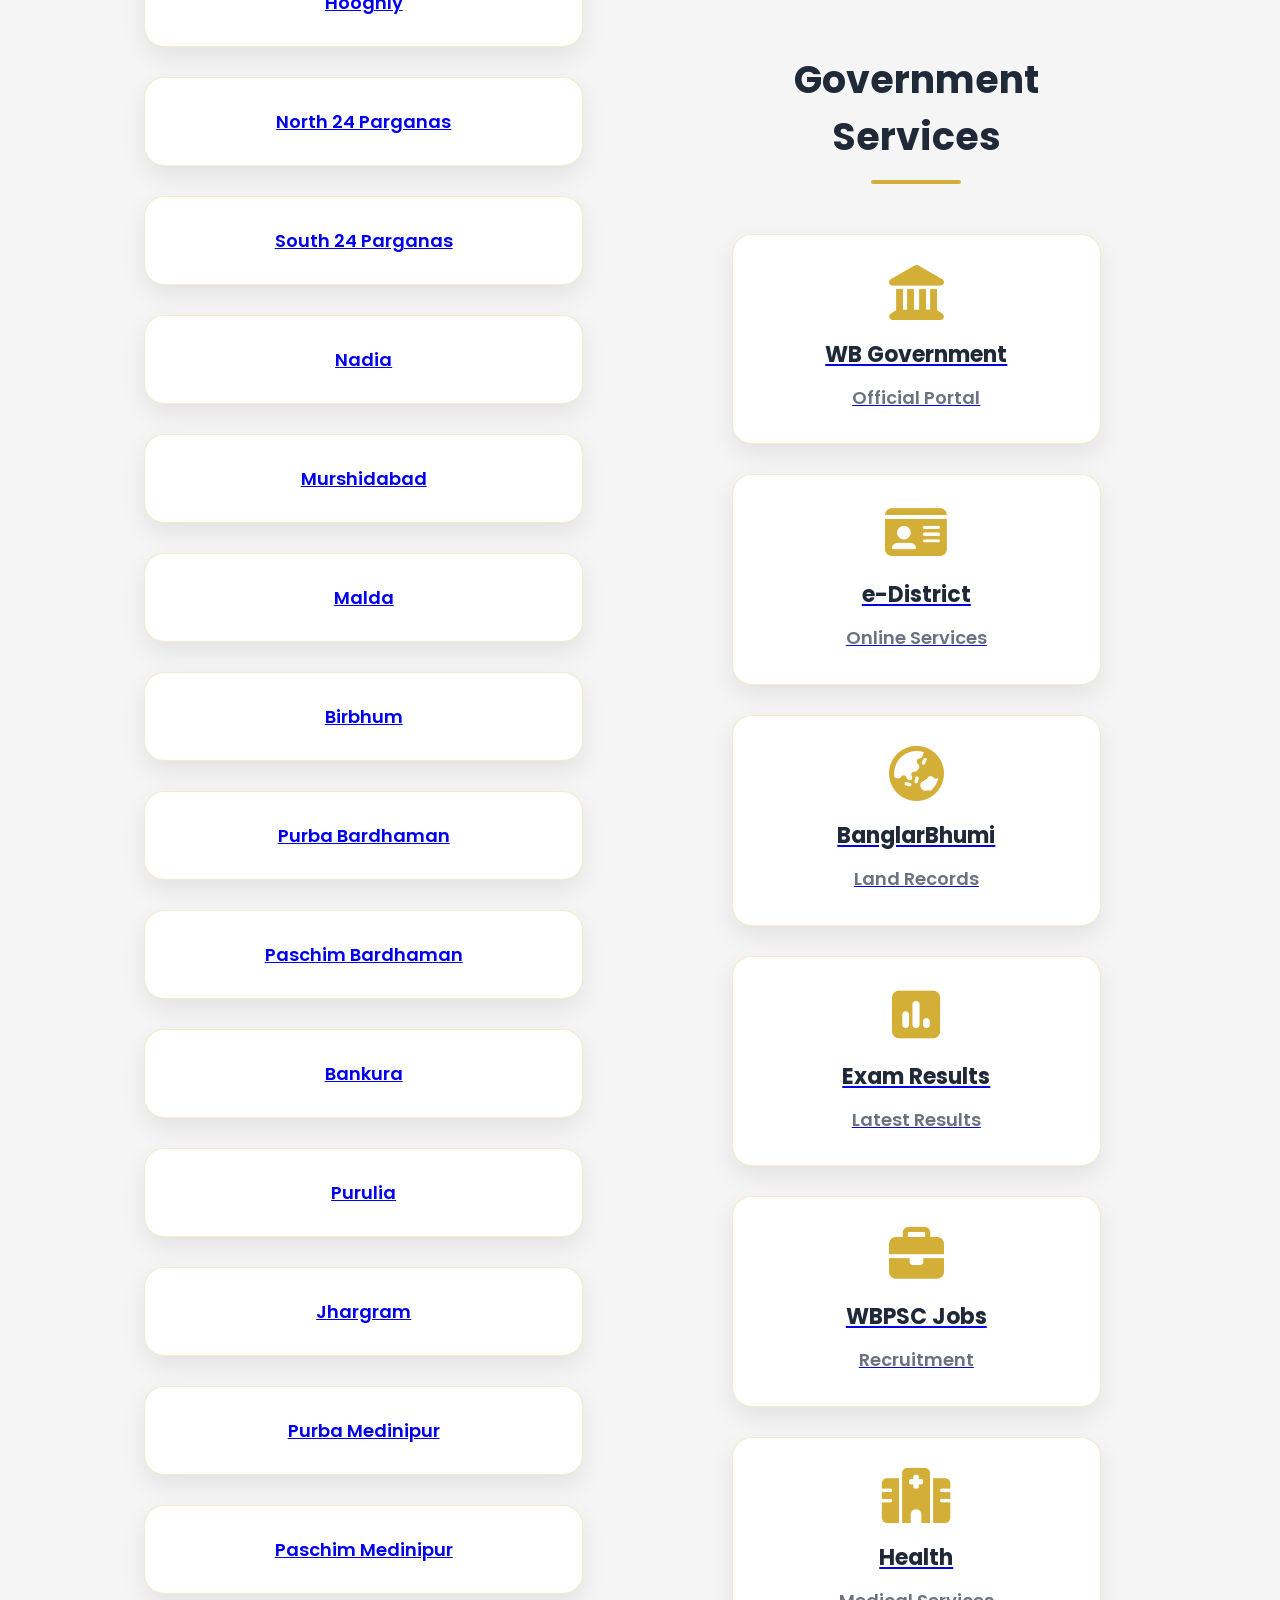
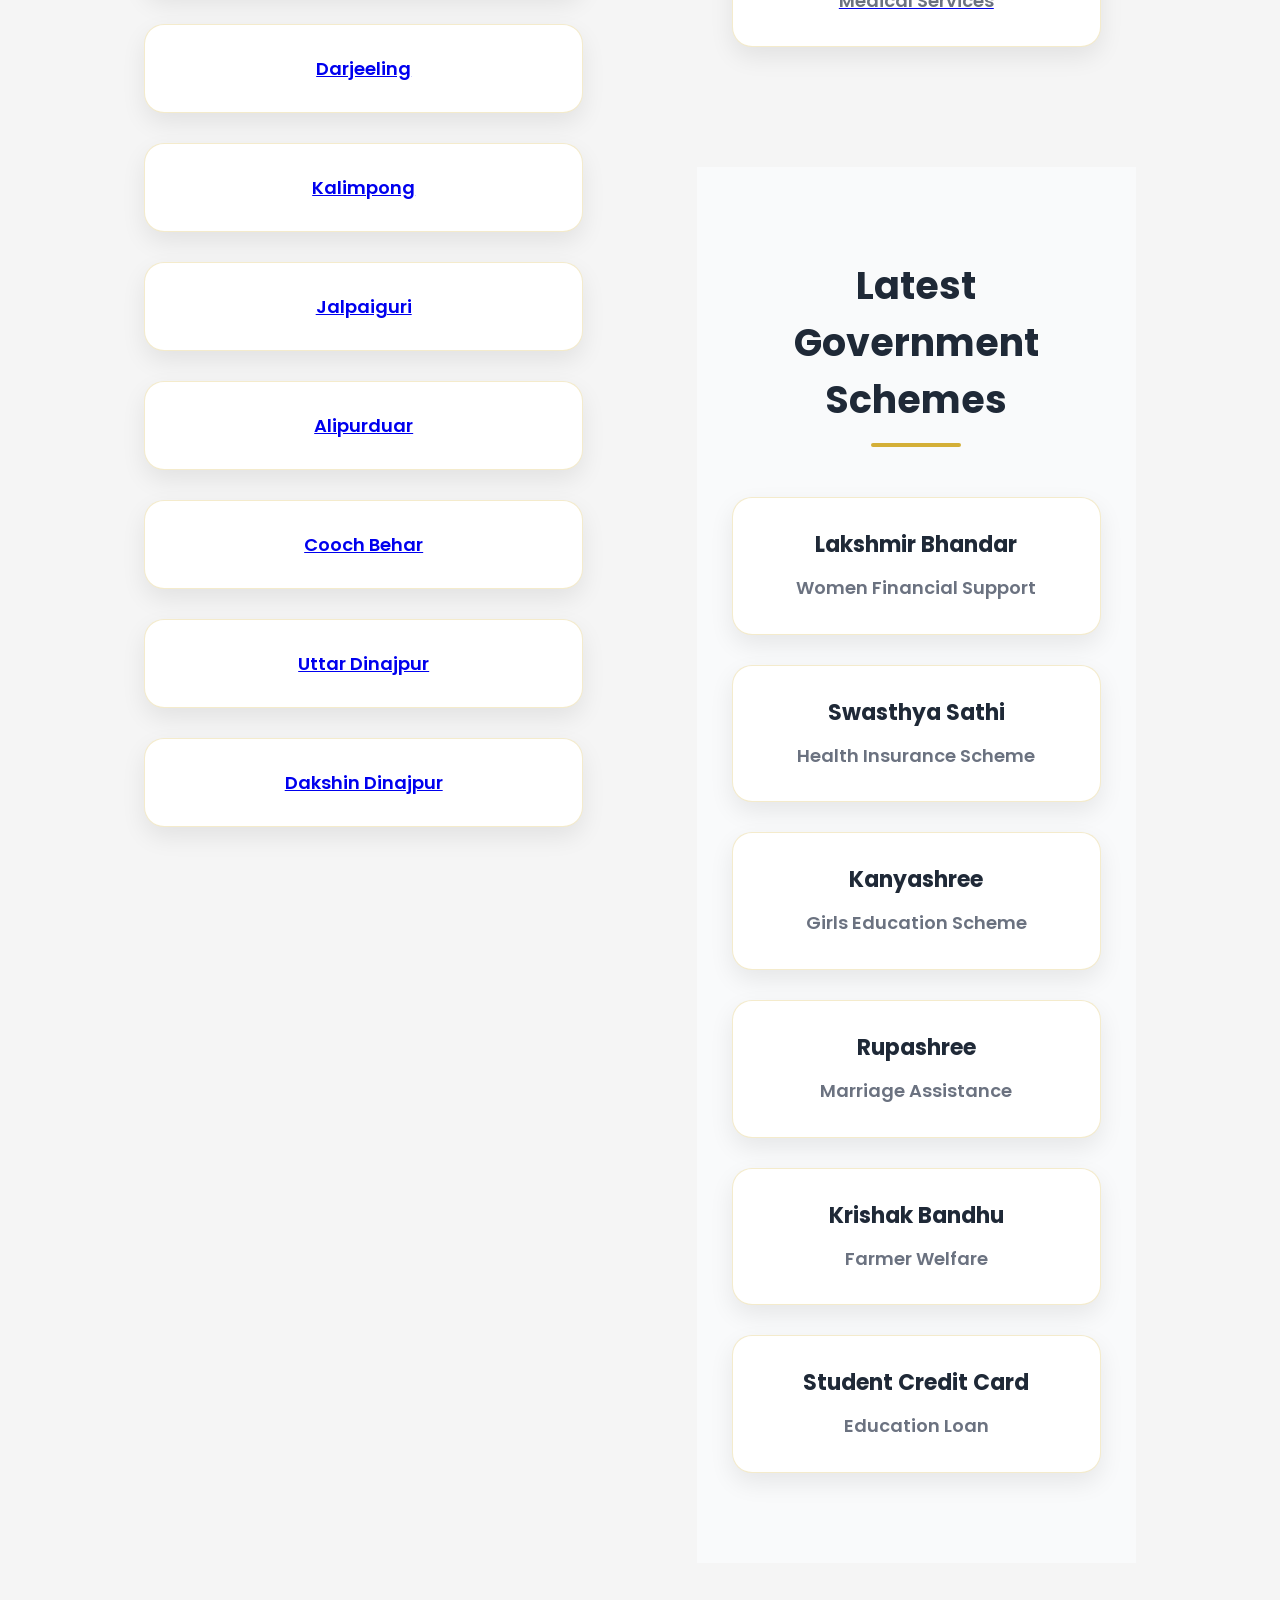
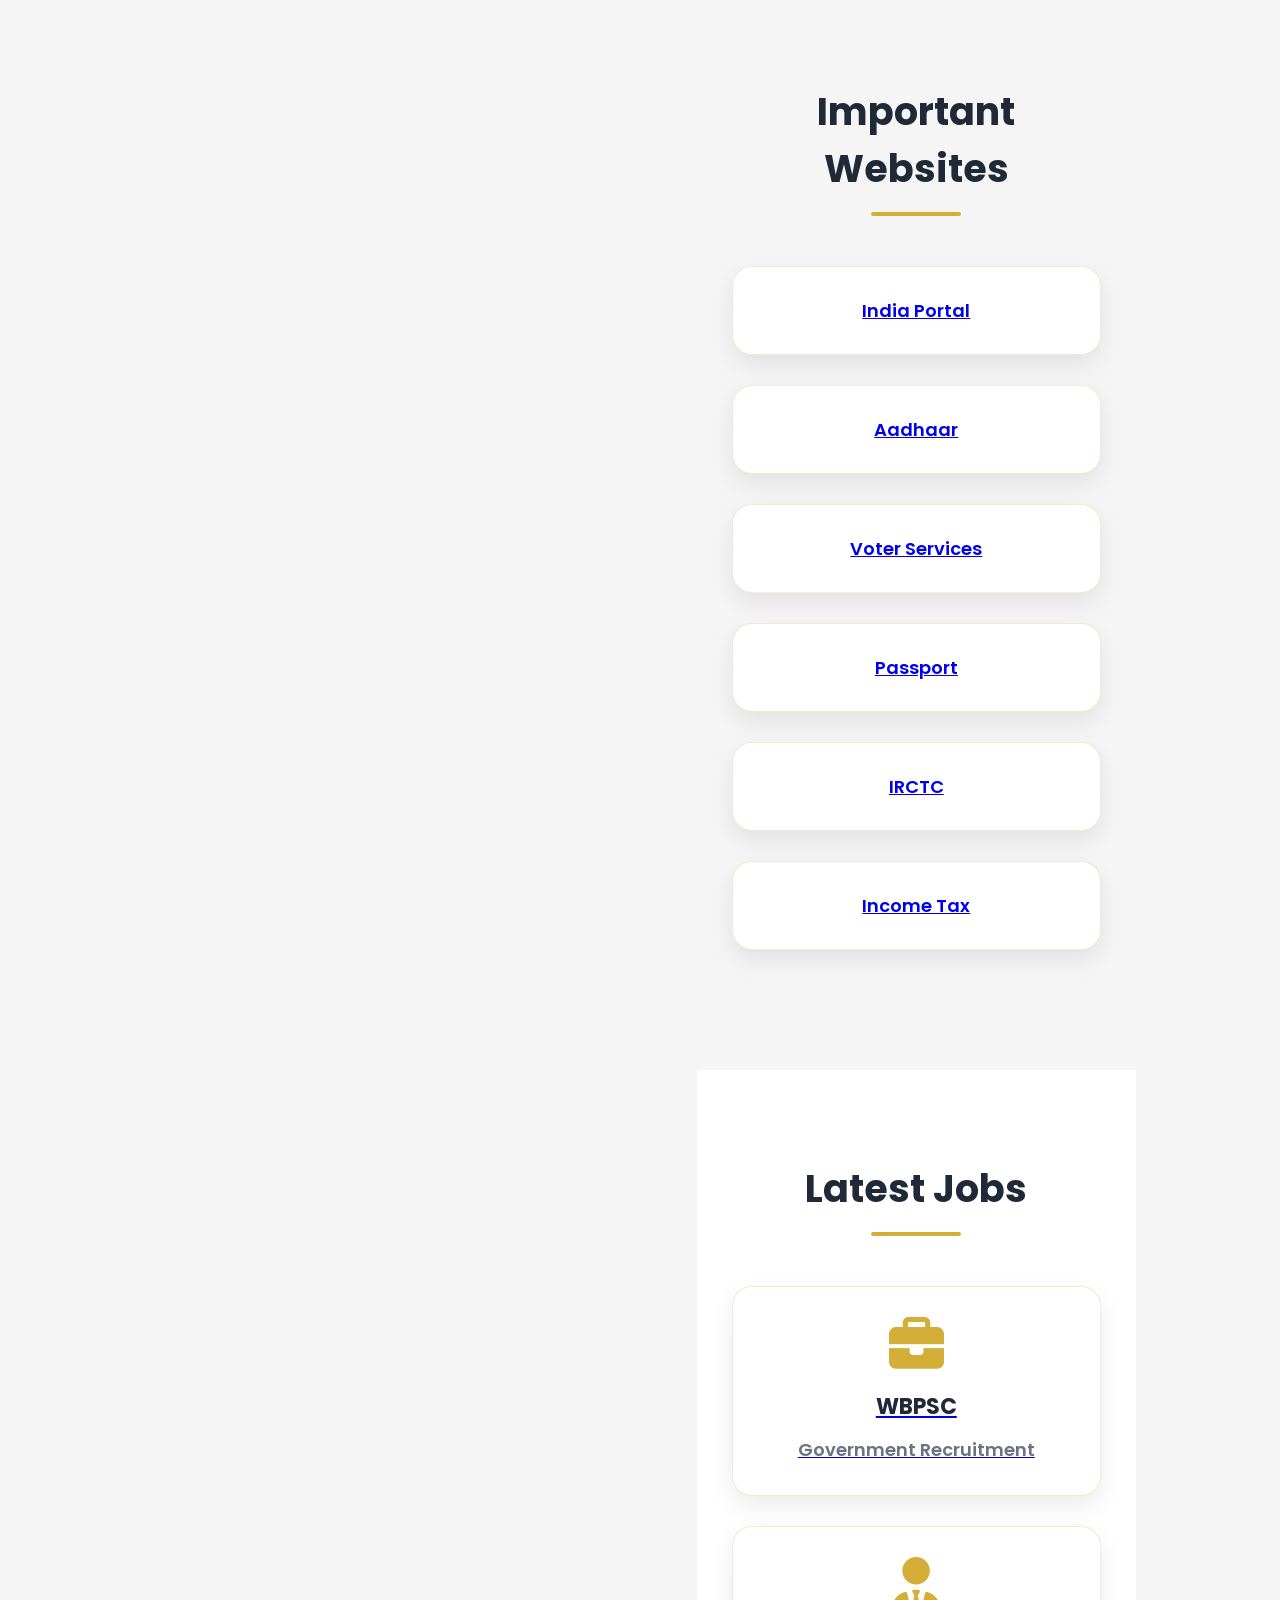
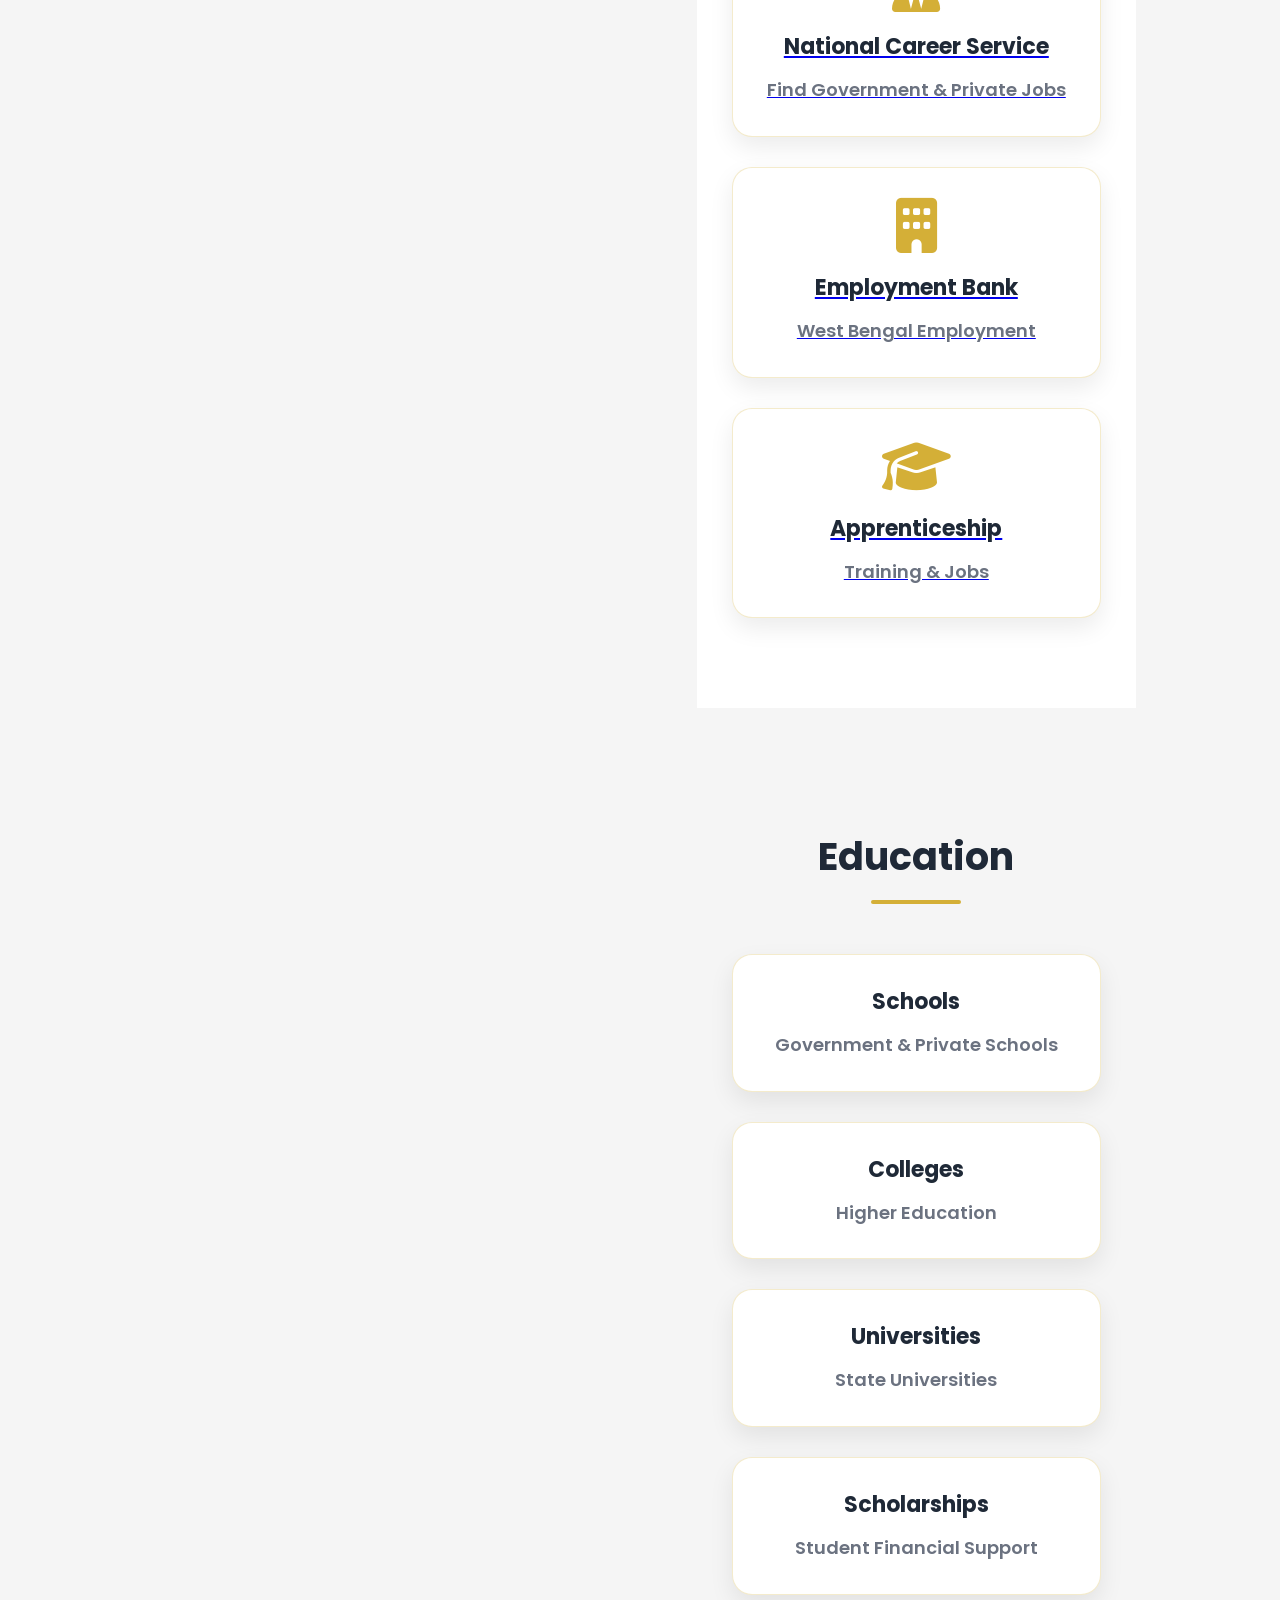
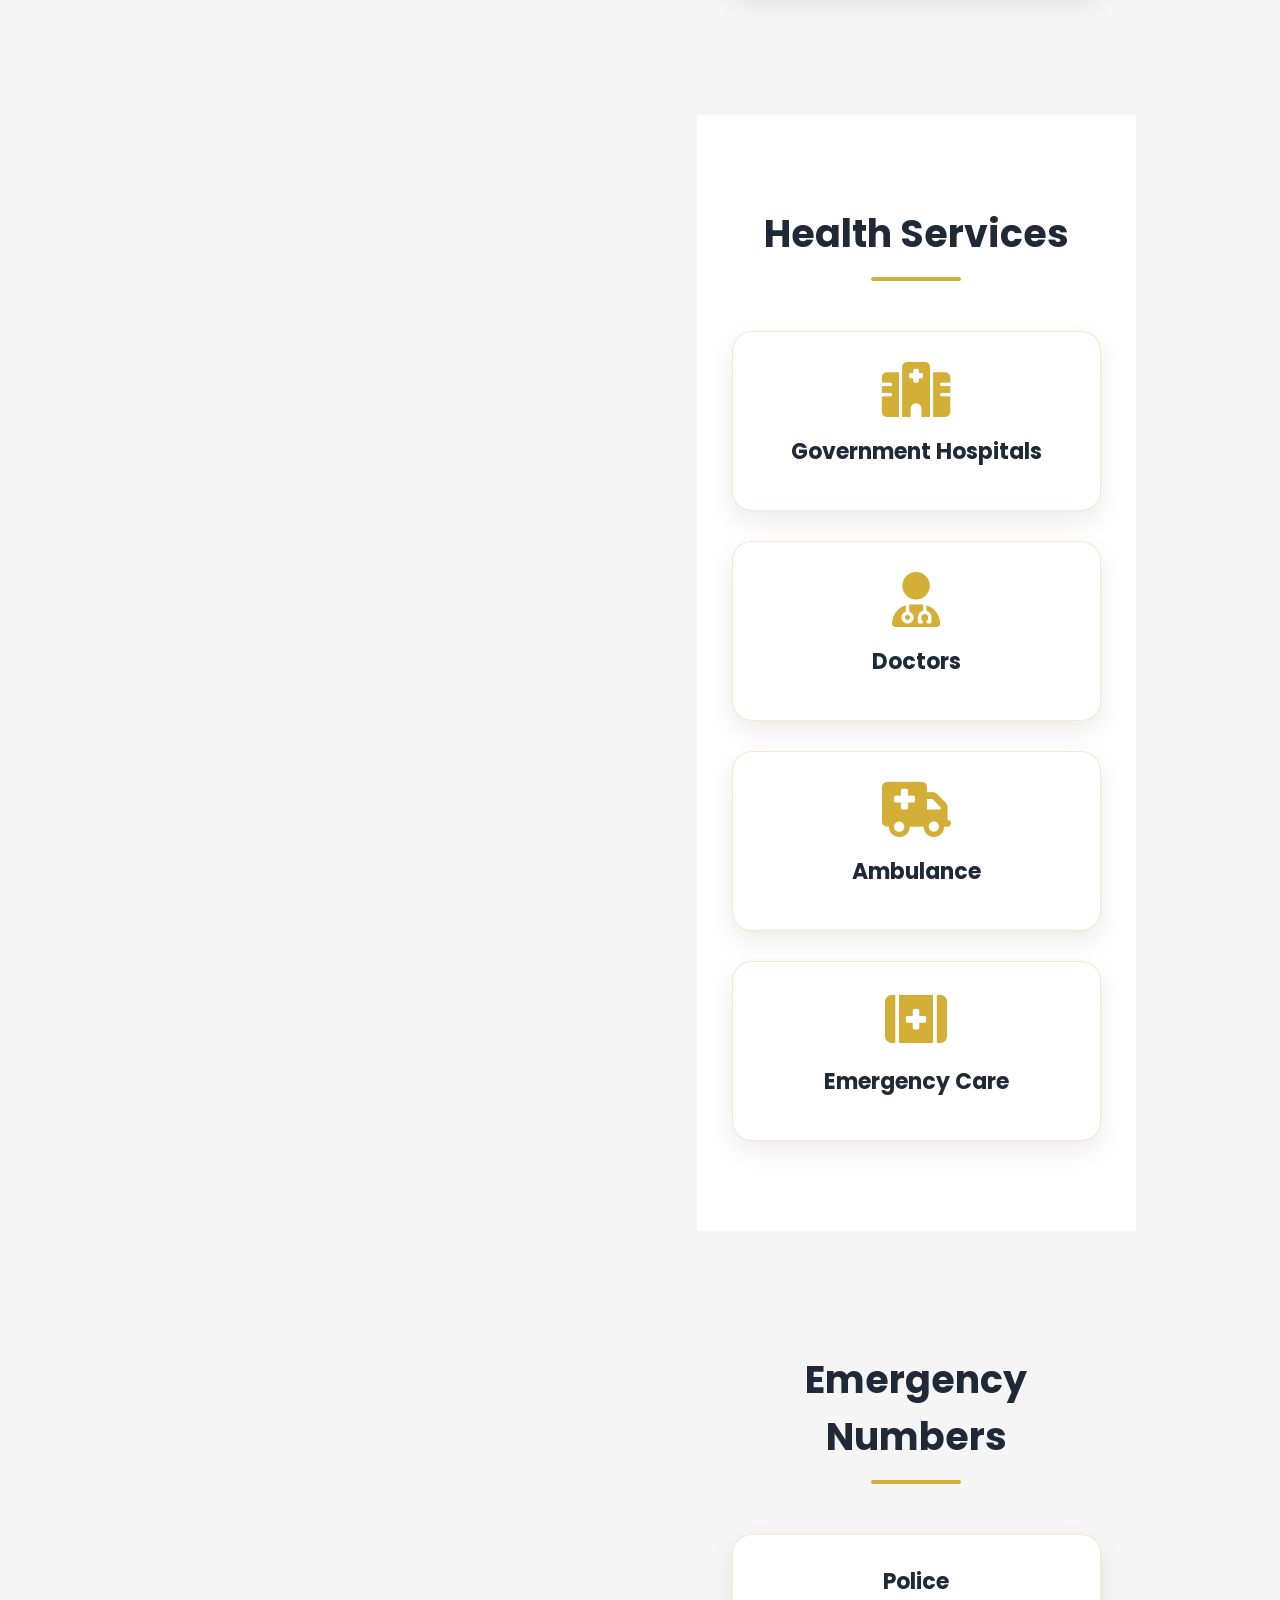
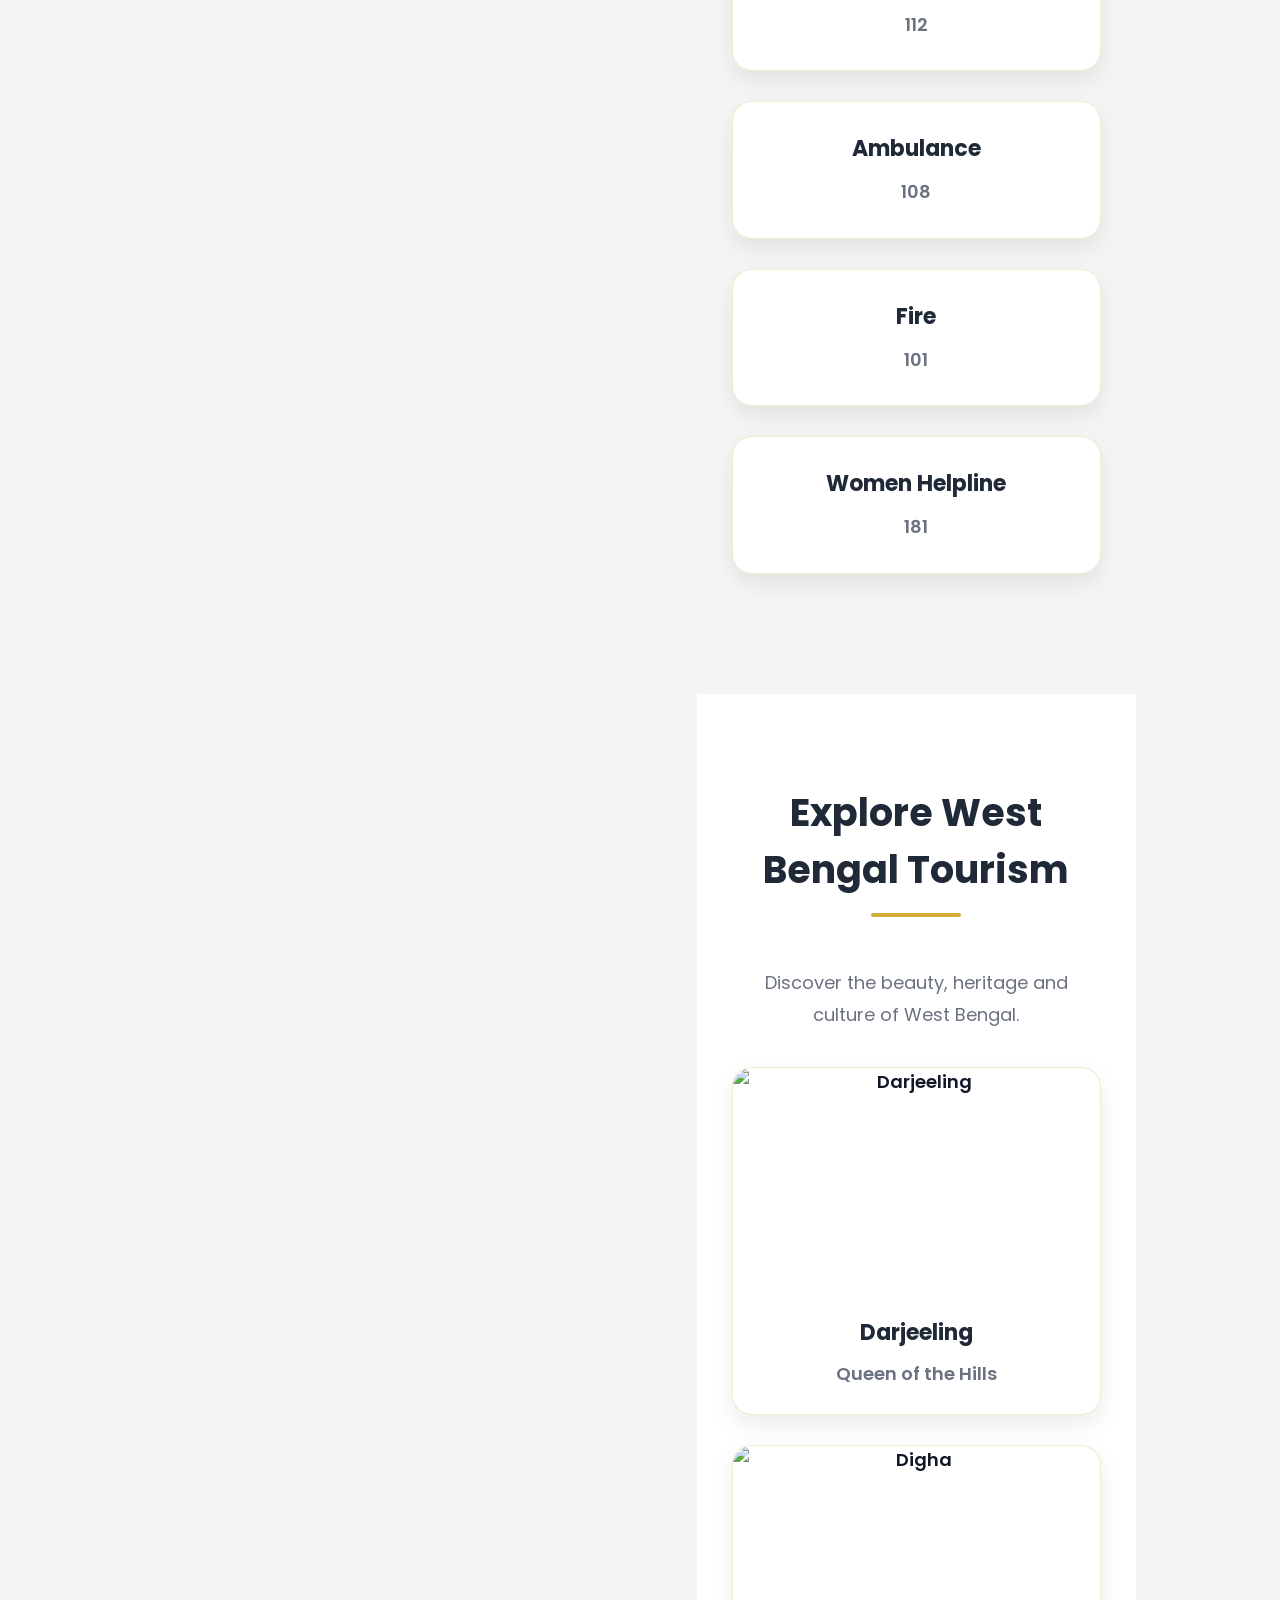
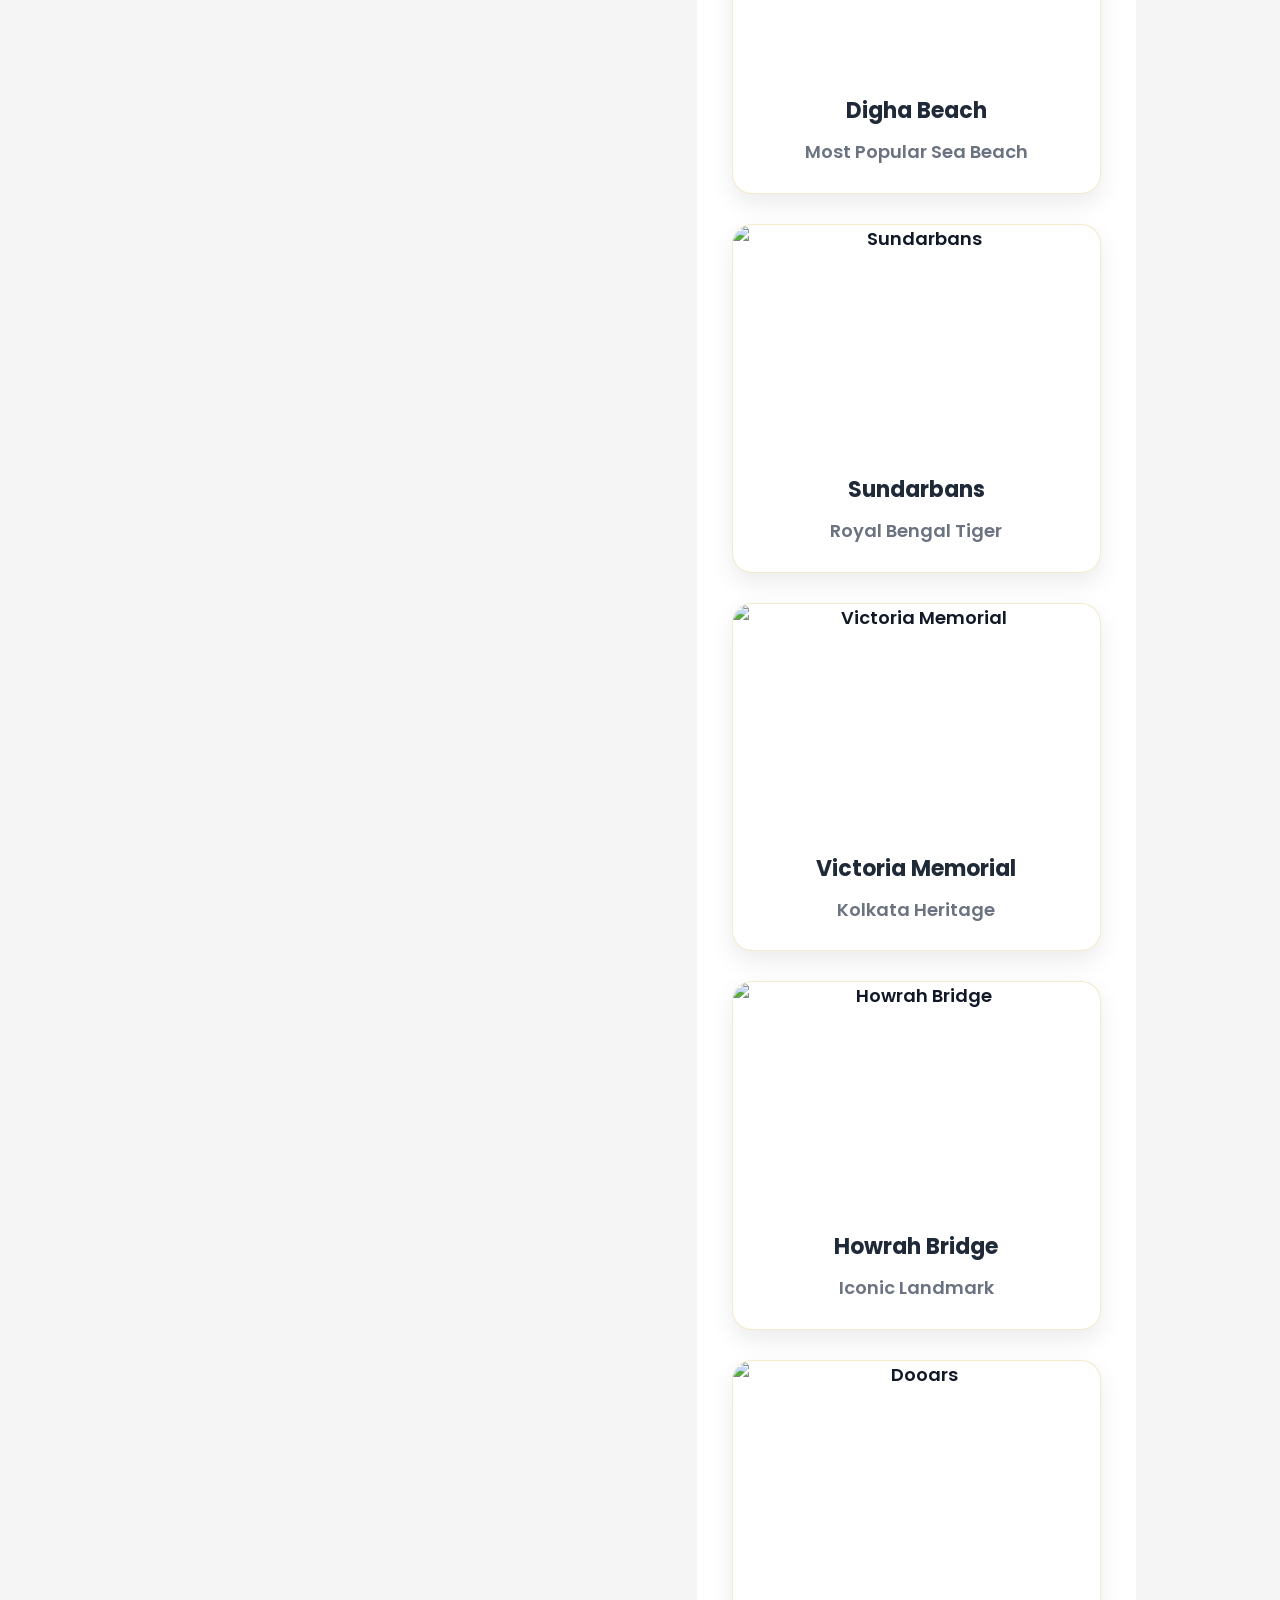
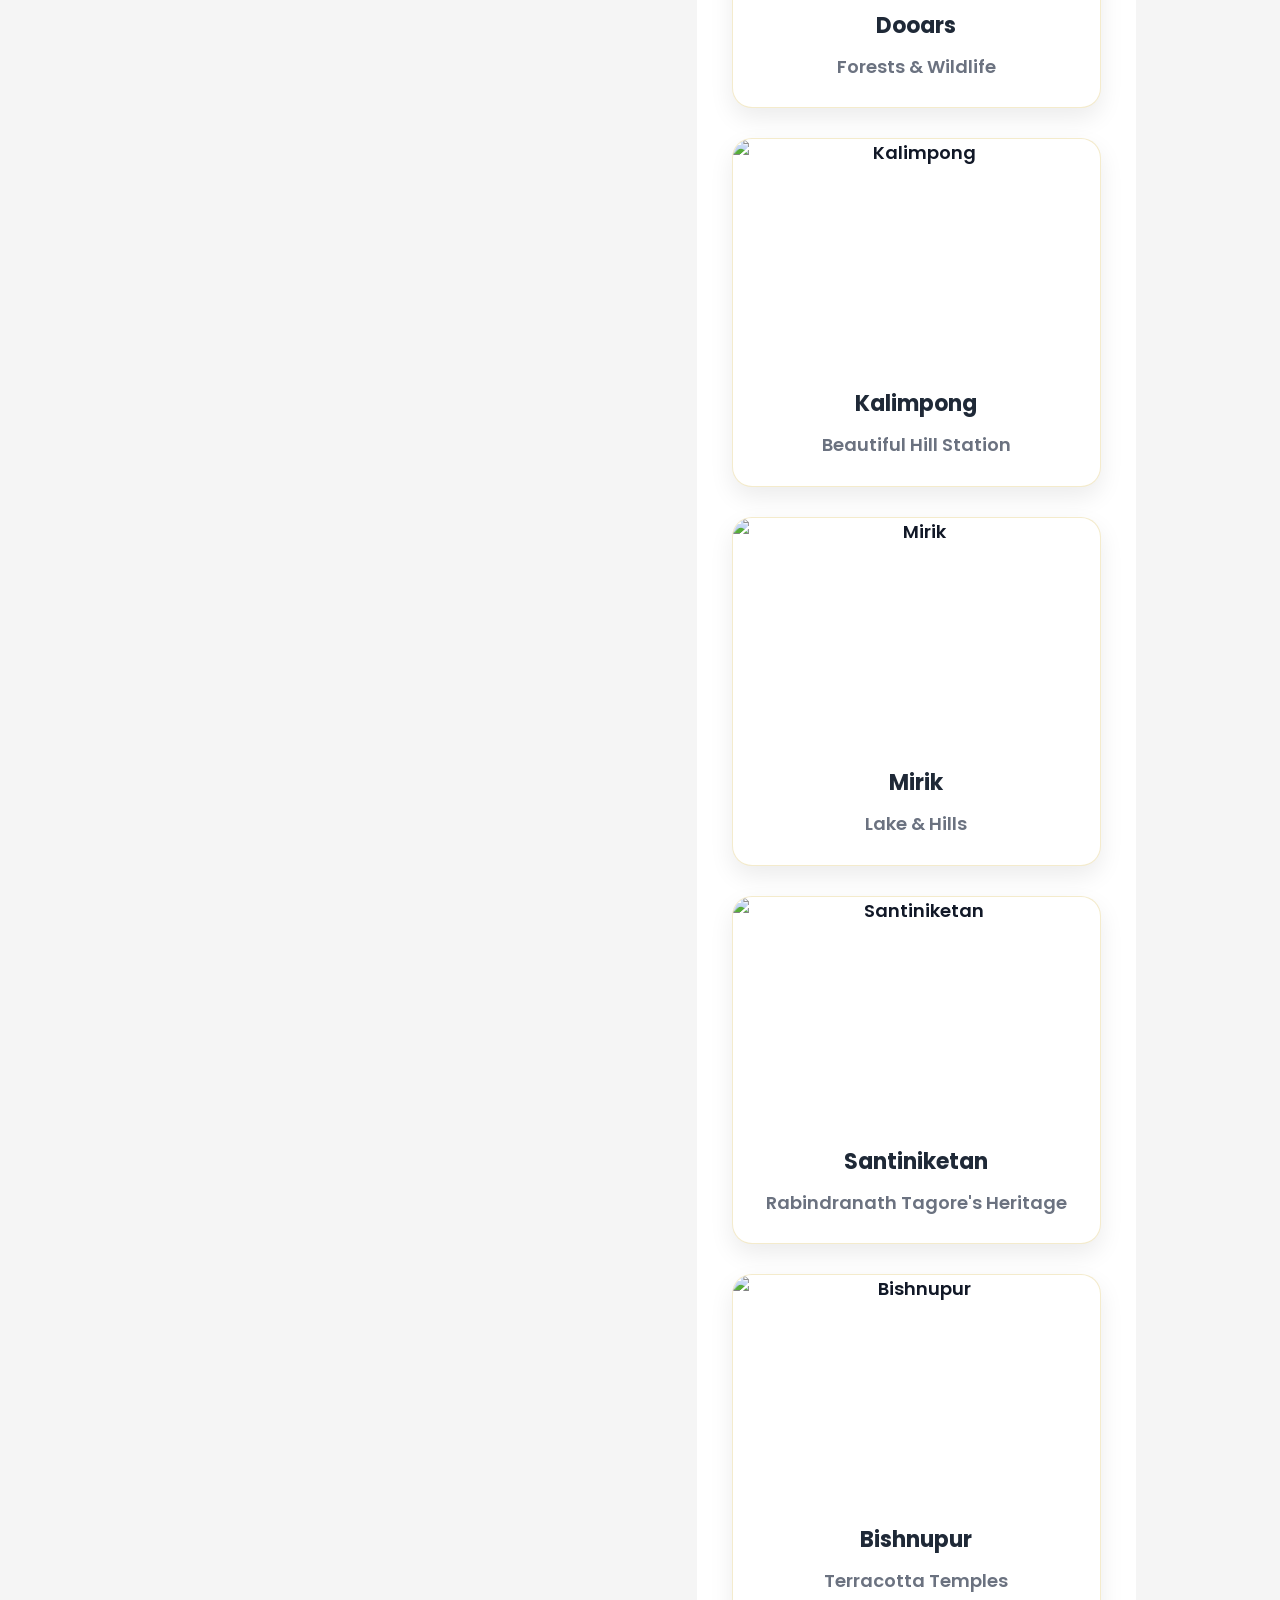
==== commit 980b928e: "Update index.html" ====
--- a/index.html
+++ b/index.html
@@ -53,6 +53,7 @@
 .hero{
 
     <h1>Welcome to <br>West Bengal <br>Information Portal</h1>
+    <img src="images/banner.jpg" alt="West Bengal Banner" class="welcome-banner">
 
     <p>
         Government Services • Jobs • Tourism • Education • Health • Schemes
